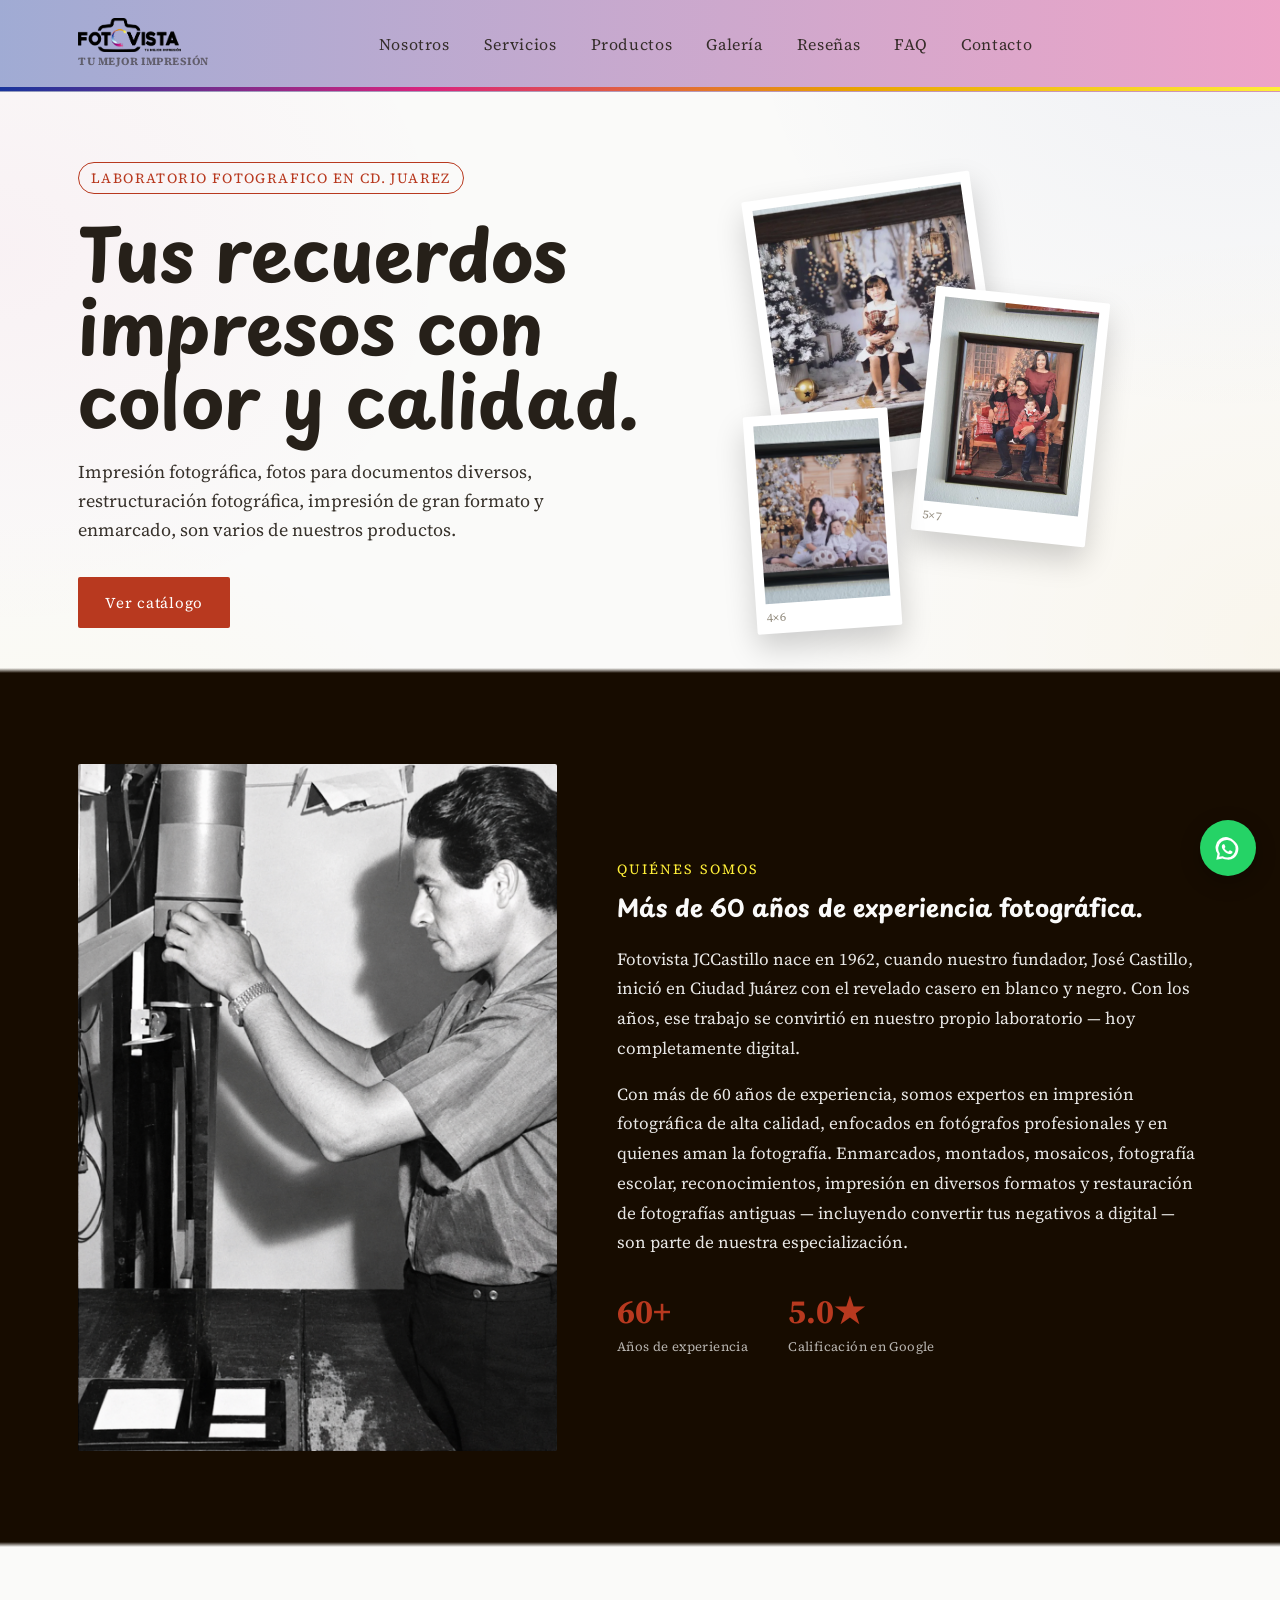
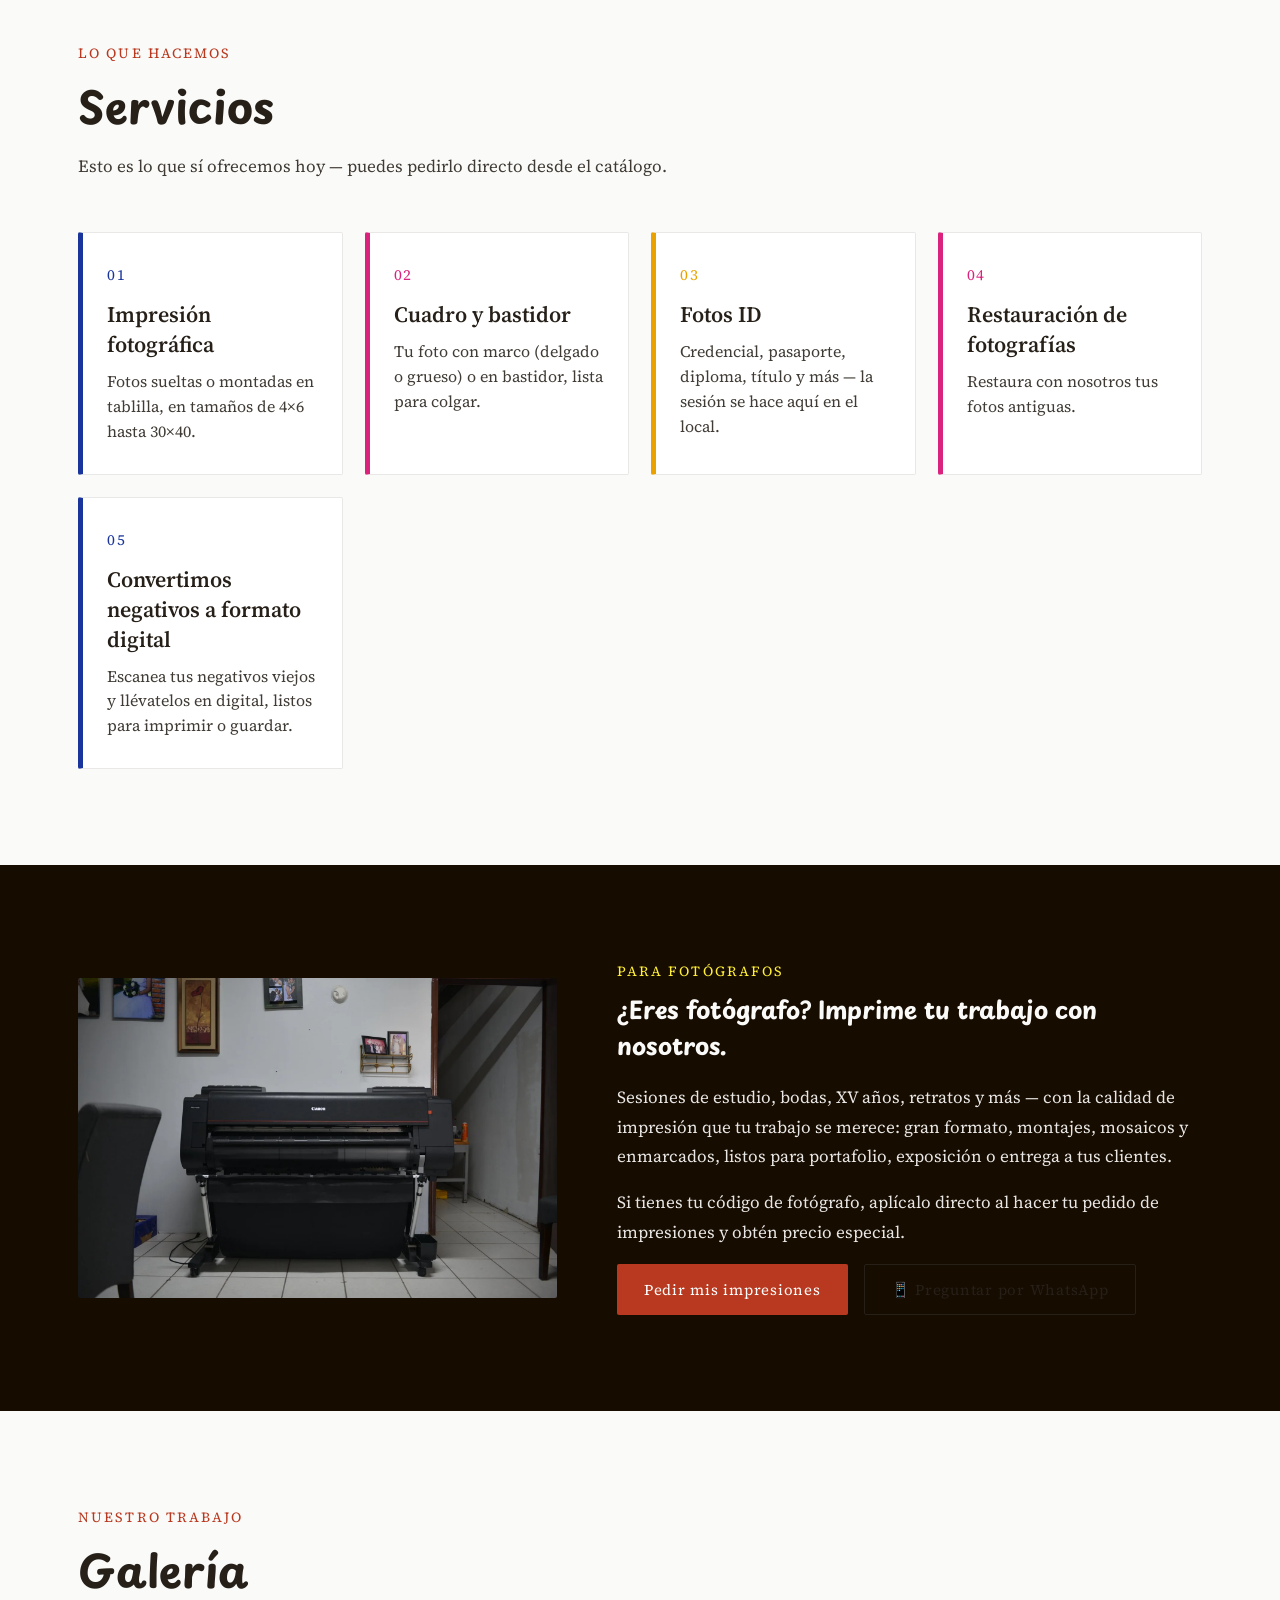
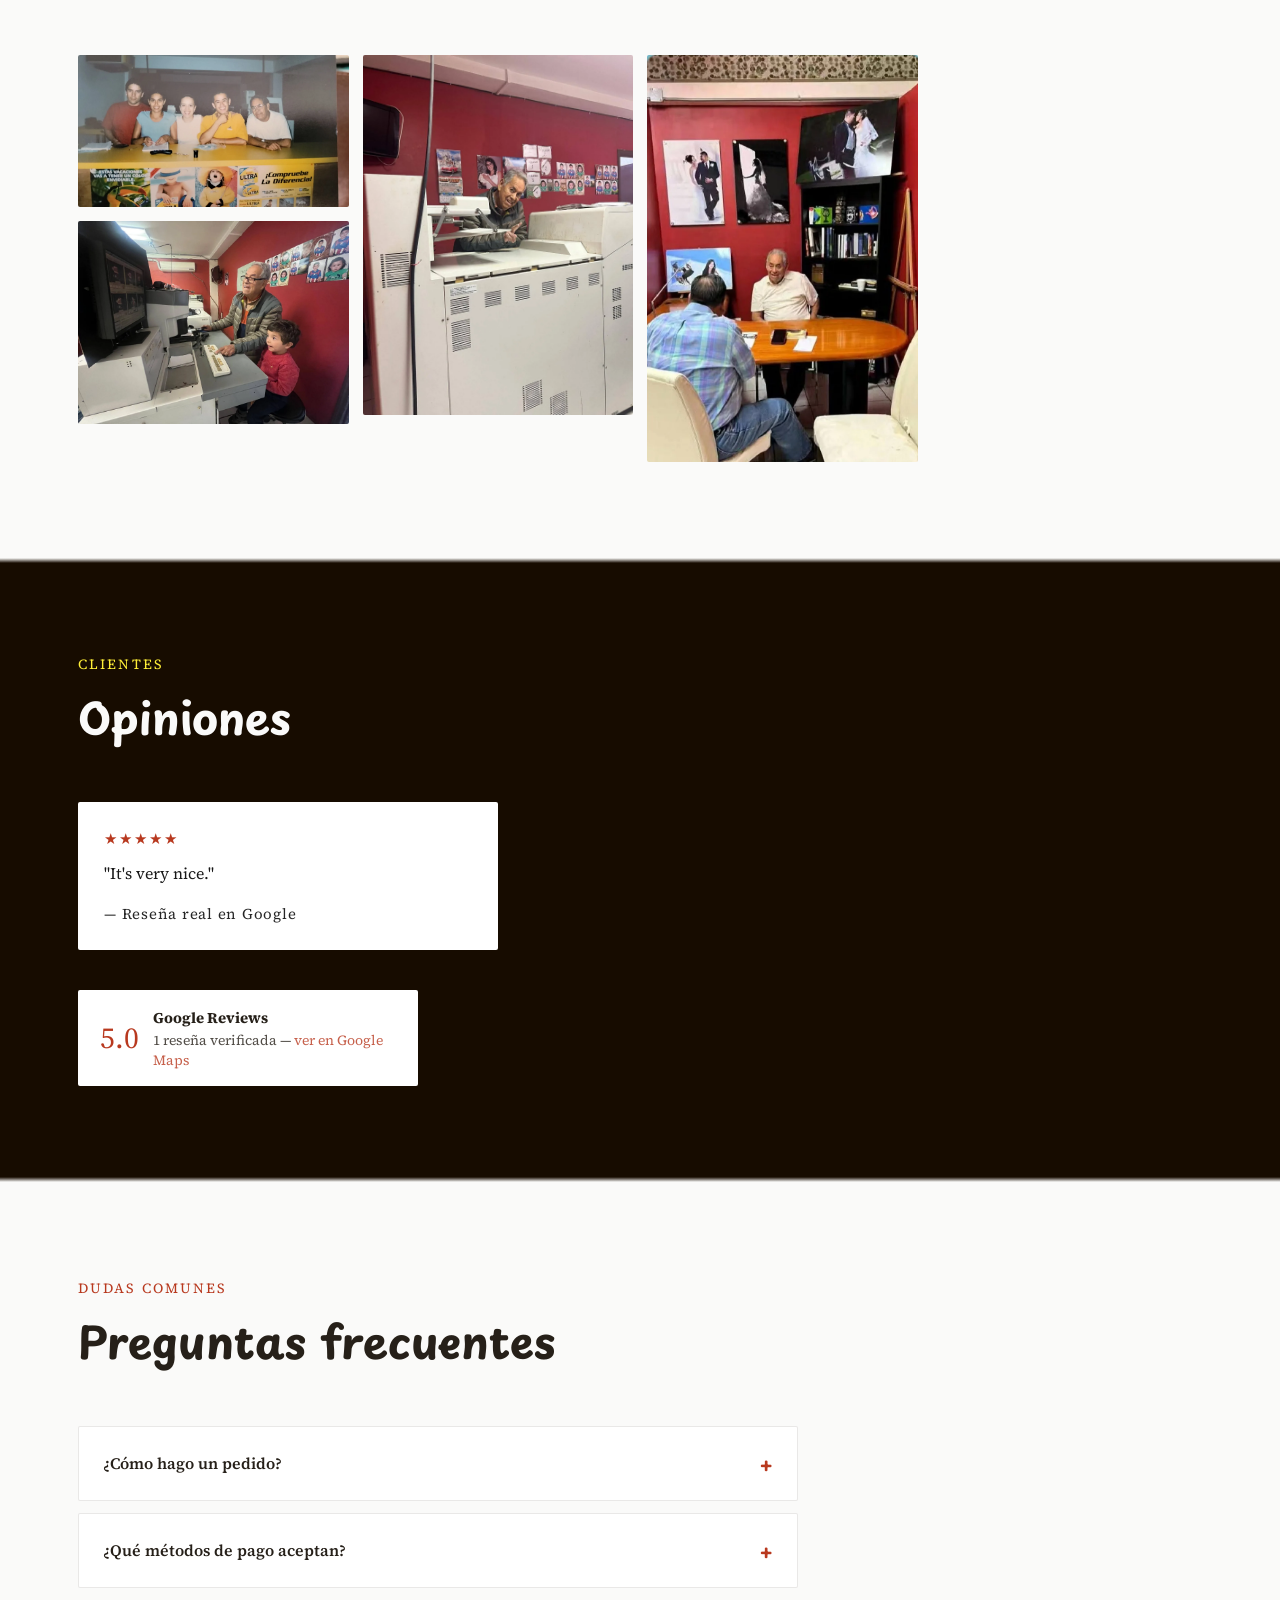
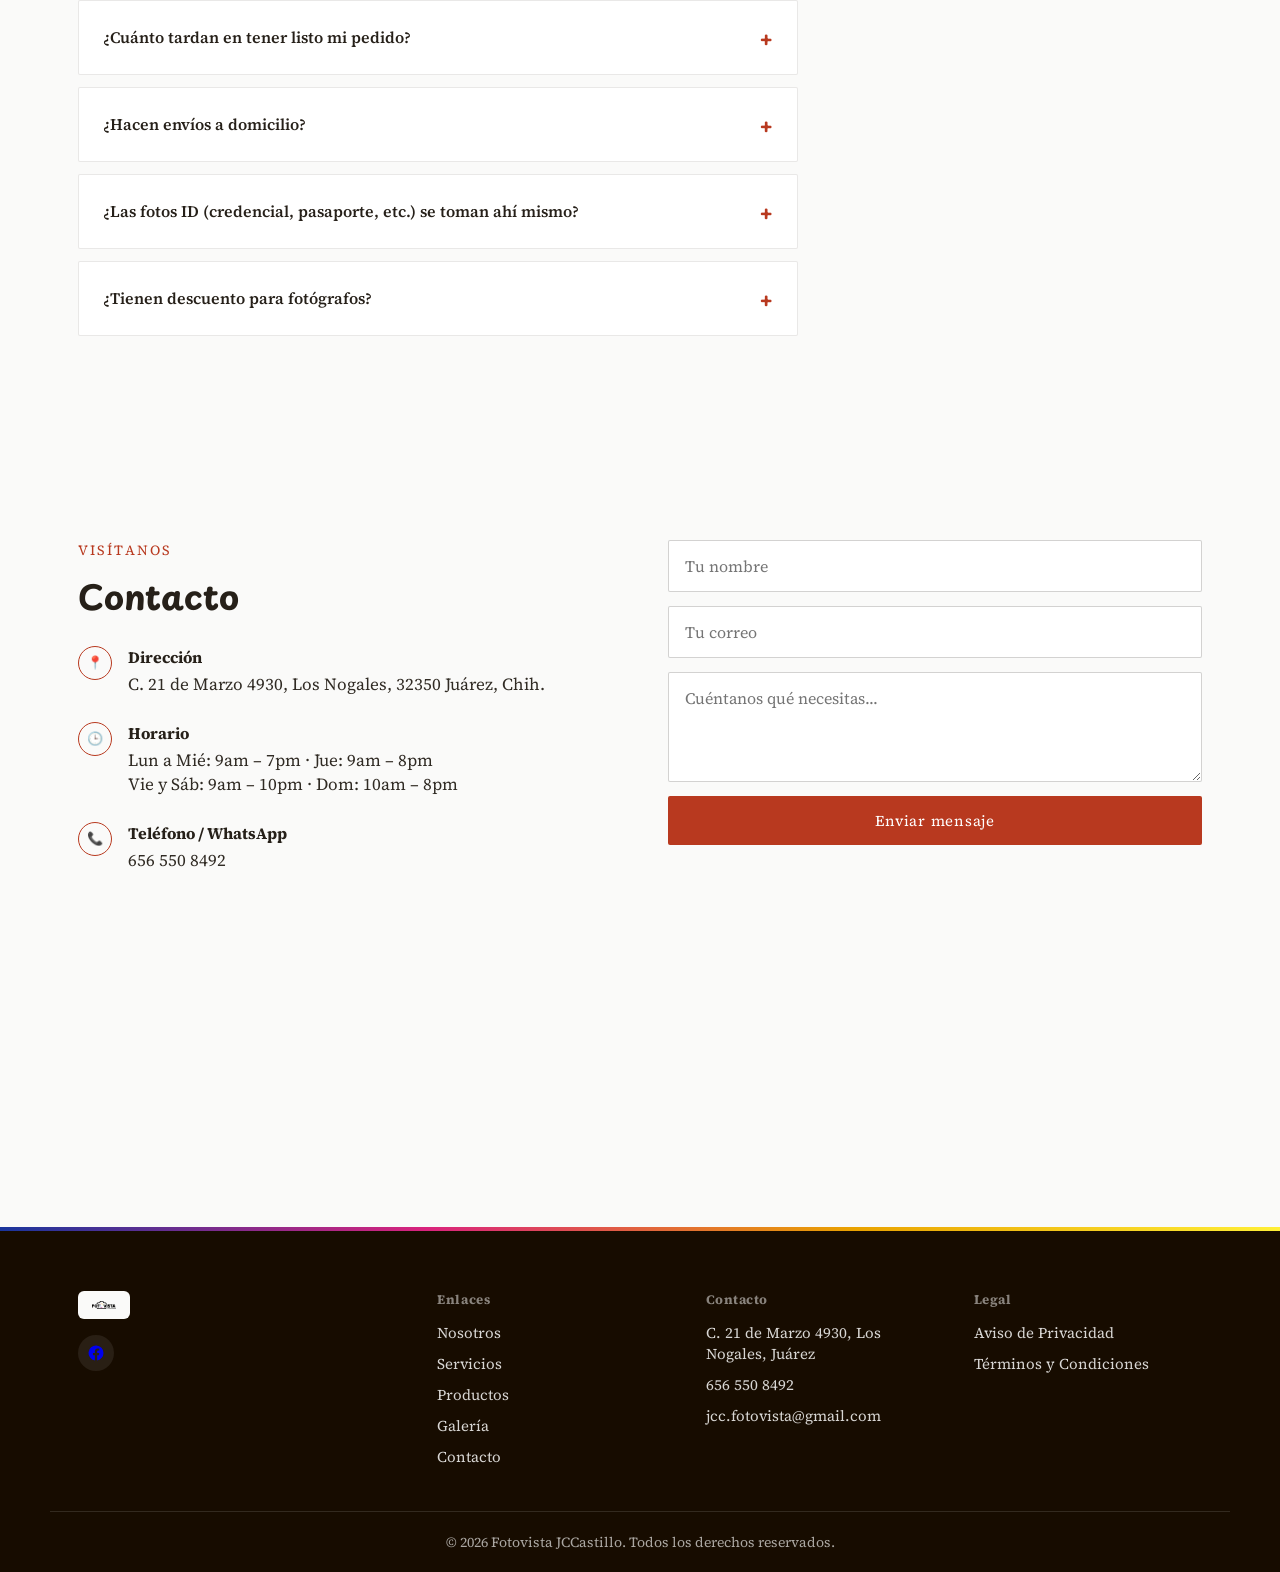
==== index.html @ 5ea89495 "Add files via upload" ====
<!DOCTYPE html>
<html lang="es">

<head>
  <meta charset="UTF-8">
  <meta name="viewport" content="width=device-width, initial-scale=1.0">
  <title>Fotovista JCCastillo — Laboratorio Fotográfico en Juárez</title>
  <meta name="description"
    content="Laboratorio fotográfico en Los Nogales, Juárez. Impresión fotográfica, fotos montadas en tablilla, cuadro, bastidor y fotos ID (credencial, pasaporte, diploma, título). Pide en línea por WhatsApp o correo.">
  <link rel="canonical" href="https://fotovistajz.com/">

  <!-- Favicon / ícono del sitio. El logo original es un lockup de letras + ícono
       entrelazados, así que se recortó a mano solo el remolino de color (el "swirl"
       del pincel) para que se vea reconocible incluso a 16px en la pestaña del
       navegador. Si algún día rehacen el logo con un ícono separado, basta con
       regenerar estos archivos en assets/ (favicon.ico, favicon-16/32/48/192/512,
       apple-touch-icon.png) con las mismas medidas. -->
  <link rel="icon" href="assets/favicon.ico" sizes="any">
  <link rel="icon" type="image/png" sizes="32x32" href="assets/favicon-32x32.png">
  <link rel="icon" type="image/png" sizes="16x16" href="assets/favicon-16x16.png">
  <link rel="apple-touch-icon" href="assets/apple-touch-icon.png">
  <link rel="manifest" href="assets/site.webmanifest">

  <!-- Vista previa cuando comparten el link en WhatsApp, Facebook, etc. Usa una
       imagen aparte (og-image.jpg, 1200x630 con fondo sólido) en vez del logo con
       fondo transparente, porque el logo transparente se ve mal en varios temas
       de WhatsApp/Facebook (se funde con el fondo oscuro o claro). -->
  <meta property="og:type" content="website">
  <meta property="og:site_name" content="Fotovista JCCastillo">
  <meta property="og:title" content="Fotovista JCCastillo — Laboratorio Fotográfico en Juárez">
  <meta property="og:description"
    content="Impresión fotográfica, cuadro, bastidor y fotos ID en Los Nogales, Juárez. Pide en línea por WhatsApp o correo.">
  <meta property="og:image" content="https://fotovistajz.com/assets/og-image.jpg">
  <meta property="og:image:width" content="1200">
  <meta property="og:image:height" content="630">
  <meta property="og:url" content="https://fotovistajz.com/">
  <meta property="og:locale" content="es_MX">
  <meta name="twitter:card" content="summary_large_image">
  <meta name="twitter:title" content="Fotovista JCCastillo — Laboratorio Fotográfico en Juárez">
  <meta name="twitter:description"
    content="Impresión fotográfica, cuadro, bastidor y fotos ID en Los Nogales, Juárez. Pide en línea por WhatsApp o correo.">
  <meta name="twitter:image" content="https://fotovistajz.com/assets/og-image.jpg">

  <link rel="preconnect" href="https://fonts.googleapis.com">
  <link rel="preconnect" href="https://fonts.gstatic.com" crossorigin>
  <!-- Solo 2 fuentes en todo el sitio: Playpen Sans (títulos h1/h2/h3) y
       Source Serif 4 (todo lo demás: texto, botones, menú, etiquetas). -->
  <link
    href="https://fonts.googleapis.com/css2?family=Playpen+Sans:wght@100..800&family=Source+Serif+4:opsz,wght@8..60,400;8..60,600;8..60,700&display=swap"
    rel="stylesheet">
  <link rel="stylesheet" href="styles.css">

  <!-- Datos estructurados para Google (JSON-LD). Usa los MISMOS datos que su
       ficha real de Google Business — nombre, dirección, teléfono y horario
       deben coincidir exactamente en los dos lugares, si no Google desconfía. -->
  <script type="application/ld+json">
  {
    "@context": "https://schema.org",
    "@type": "LocalBusiness",
    "name": "Fotovista JCCastillo",
    "image": "https://fotovistajz.com/assets/logo.png",
    "url": "https://fotovistajz.com/",
    "telephone": "+52 656 550 8492",
    "priceRange": "$",
    "address": {
      "@type": "PostalAddress",
      "streetAddress": "C. 21 de Marzo 4930, Los Nogales",
      "addressLocality": "Juárez",
      "addressRegion": "Chihuahua",
      "postalCode": "32350",
      "addressCountry": "MX"
    },
    "geo": {
      "@type": "GeoCoordinates",
      "latitude": 31.7218404,
      "longitude": -106.4437917
    },
    "openingHoursSpecification": [
      { "@type": "OpeningHoursSpecification", "dayOfWeek": ["Monday","Tuesday","Wednesday"], "opens": "09:00", "closes": "19:00" },
      { "@type": "OpeningHoursSpecification", "dayOfWeek": "Thursday", "opens": "09:00", "closes": "20:00" },
      { "@type": "OpeningHoursSpecification", "dayOfWeek": ["Friday","Saturday"], "opens": "09:00", "closes": "22:00" },
      { "@type": "OpeningHoursSpecification", "dayOfWeek": "Sunday", "opens": "10:00", "closes": "20:00" }
    ],
    "sameAs": [
      "https://www.facebook.com/profile.php?id=61593201084522"
    ]
  }
  </script>

  <!-- ============ GOOGLE ANALYTICS (GA4) ============
       Listo para activar en cuanto David tenga su Measurement ID (algo como
       "G-XXXXXXXXXX", se obtiene gratis en analytics.google.com creando una
       propiedad para fotovistajz.com). Mientras no se reemplace el ID de abajo,
       este bloque se queda comentado para no mandar datos falsos a una
       propiedad que no existe.

  <script async src="https://www.googletagmanager.com/gtag/js?id=G-XXXXXXXXXX"></script>
  <script>
    window.dataLayer = window.dataLayer || [];
    function gtag(){dataLayer.push(arguments);}
    gtag('js', new Date());
    gtag('config', 'G-XXXXXXXXXX');
  </script>
  -->
</head>

<body>

  <div id="safelight-overlay"></div>

  <!-- ============ SITE HEADER ============ -->
  <header>
    <div class="wrap">
      <div class="logo" id="siteLogo">
        <img src="assets/logo.webp" alt="Fotovista JCCastillo" class="logo-img" width="2073" height="687">
        <span class="logo-tagline">Tu mejor impresión</span>
      </div>
      <nav id="nav">
        <a href="#nosotros">Nosotros</a>
        <a href="#servicios">Servicios</a>
        <a href="#" id="navProductos">Productos</a>
        <a href="#galeria">Galería</a>
        <a href="#resenas">Reseñas</a>
        <a href="#faq">FAQ</a>
        <a href="#contacto">Contacto</a>
      </nav>
      <div style="display:flex; align-items:center; gap:14px;">
        <button class="menu-btn" id="menuBtn">☰</button>
      </div>
    </div>
  </header>

  <!-- ============ HERO ============ -->
  <section class="hero site-section">
    <div class="wrap hero-grid">
      <div>
        <span class="eyebrow">LABORATORIO FOTOGRAFICO EN CD. JUAREZ</span>
        <h1>Tus recuerdos impresos con color y calidad.</h1>
        <p>Impresión fotográfica, fotos para documentos diversos, restructuración fotográfica, impresión de gran
          formato y enmarcado, son varios de nuestros productos.</p>
        <div class="btn-row">
          <a href="#" class="btn btn-primary" id="heroCatalogoBtn">Ver catálogo</a>
        </div>
      </div>
      <!-- Montón de fotos regadas, cada una con su medida real. Tienen animación
           (se mecen solas) y se pueden arrastrar con el mouse o el dedo — ver
           el bloque "PHOTO STACK" en script.js para la parte de arrastrar. -->
      <div class="photo-stack" id="photoStack">
        <div class="photo-card pc-1" style="--rot:-8deg;">
          <img src="assets/fotos/hero-1.webp" alt="Trabajo de Fotovista, impresión 16×20" width="600" height="800">
          <span class="pc-tag">16×20</span>
        </div>
        <div class="photo-card pc-2" style="--rot:6deg;">
          <img src="assets/fotos/hero-2.webp" alt="Trabajo de Fotovista, impresión 5×7" width="600" height="800">
          <span class="pc-tag">5×7</span>
        </div>
        <div class="photo-card pc-3" style="--rot:-4deg;">
          <img src="assets/fotos/hero-3.webp" alt="Trabajo de Fotovista, impresión 4×6" width="600" height="800">
          <span class="pc-tag">4×6</span>
        </div>
      </div>
    </div>
  </section>

  <!-- ============ NOSOTROS ============ -->
  <section class="about site-section dark-section" id="nosotros">
    <div class="wrap about-grid">
      <img src="assets/fotos/srcastillo.webp" alt="Interior del laboratorio Fotovista" width="989" height="1420">
      <div>
        <span class="sec-num">QUIÉNES SOMOS</span>
        <h2 style="margin-bottom:20px;">Más de 60 años de experiencia fotográfica.</h2>
        <p>Fotovista JCCastillo nace en 1962, cuando nuestro fundador, José Castillo, inició en Ciudad Juárez con
          el revelado casero en blanco y negro. Con los años, ese trabajo se convirtió en nuestro propio
          laboratorio — hoy completamente digital.</p>
        <p>Con más de 60 años de experiencia, somos expertos en impresión fotográfica de alta calidad,
          enfocados en fotógrafos profesionales y en quienes aman la fotografía. Enmarcados, montados, mosaicos,
          fotografía escolar, reconocimientos, impresión en diversos formatos y restauración de fotografías
          antiguas — incluyendo convertir tus negativos a digital — son parte de nuestra especialización.</p>
        <div class="stat-row">
          <div class="stat"><b>60+</b><span>Años de experiencia</span></div>
          <div class="stat"><b>5.0★</b><span>Calificación en Google</span></div>
        </div>
      </div>
    </div>
  </section>

  <!-- ============ SERVICIOS ============ -->
  <section id="servicios" class="site-section">
    <div class="wrap">
      <div class="sec-head">
        <span class="sec-num">LO QUE HACEMOS</span>
        <h2>Servicios</h2>
        <p>Esto es lo que sí ofrecemos hoy — puedes pedirlo directo desde el catálogo.</p>
      </div>
      <div class="services-grid">
        <div class="card svc-blue">
          <span class="card-num">01</span>
          <h3>Impresión fotográfica</h3>
          <p>Fotos sueltas o montadas en tablilla, en tamaños de 4×6 hasta 30×40.</p>
        </div>
        <div class="card svc-pink">
          <span class="card-num">02</span>
          <h3>Cuadro y bastidor</h3>
          <p>Tu foto con marco (delgado o grueso) o en bastidor, lista para colgar.</p>
        </div>
        <div class="card svc-amber">
          <span class="card-num">03</span>
          <h3>Fotos ID</h3>
          <p>Credencial, pasaporte, diploma, título y más — la sesión se hace aquí en el local.</p>
        </div>
        <div class="card svc-pink">
          <span class="card-num">04</span>
          <h3>Restauración de fotografías</h3>
          <p>Restaura con nosotros tus fotos antiguas.</p>
        </div>
        <div class="card svc-blue">
          <span class="card-num">05</span>
          <h3>Convertimos negativos a formato digital</h3>
          <p>Escanea tus negativos viejos y llévatelos en digital, listos para imprimir o guardar.</p>
        </div>
      </div>
    </div>
  </section>

  <!-- ============ PARA FOTÓGRAFOS ============
       Anuncio dirigido a fotógrafos profesionales para que impriman su
       trabajo (sesiones, bodas, portafolios) con nosotros. Reutiliza el
       mismo layout de imagen + texto de la sección de Nosotros (clase
       "about-grid"). El botón principal abre el catálogo directo en
       Impresiones (openProductShortcut ya hace eso) y el de WhatsApp manda
       un mensaje con contexto de fotógrafo — armado en script.js, busca
       "photogWhatsappBtn". -->
  <section class="products site-section dark-section" id="para-fotografos">
    <div class="wrap about-grid">
      <img src="assets/fotos/extra/extra-1.webp" alt="Impresora de gran formato en el laboratorio Fotovista"
        width="1600" height="1068">
      <div>
        <span class="sec-num">PARA FOTÓGRAFOS</span>
        <h2 style="margin-bottom:20px;">¿Eres fotógrafo? Imprime tu trabajo con nosotros.</h2>
        <p>Sesiones de estudio, bodas, XV años, retratos y más — con la calidad de impresión que tu
          trabajo se merece: gran formato, montajes, mosaicos y enmarcados, listos para portafolio,
          exposición o entrega a tus clientes.</p>
        <p>Si tienes tu código de fotógrafo, aplícalo directo al hacer tu pedido de impresiones y obtén
          precio especial.</p>
        <div class="btn-row">
          <button type="button" class="btn btn-primary" onclick="openProductShortcut('impresiones')">Pedir mis
            impresiones</button>
          <a href="#" id="photogWhatsappBtn" class="btn btn-ghost" target="_blank" rel="noopener">📱 Preguntar por
            WhatsApp</a>
        </div>
      </div>
    </div>
  </section>

  <!-- ============ GALERÍA ============ -->
  <section id="galeria" class="site-section">
    <div class="wrap">
      <div class="sec-head">
        <span class="sec-num">NUESTRO TRABAJO</span>
        <h2>Galería</h2>
      </div>
      <div class="gallery-grid">
        <img src="assets/fotos/1.webp" alt="Trabajo Fotovista 1" width="1920" height="1080">
        <img src="assets/fotos/2.webp" alt="Trabajo Fotovista 2" width="1600" height="1200">
        <img src="assets/fotos/3.webp" alt="Trabajo Fotovista 3" width="1200" height="1600">
        <img src="assets/fotos/4.webp" alt="Trabajo Fotovista 4" width="742" height="1118">
      </div>
    </div>
  </section>

  <!-- ============ RESEÑAS ============ -->
  <section class="reviews site-section dark-section" id="resenas">
    <div class="wrap">
      <div class="sec-head">
        <span class="sec-num">CLIENTES</span>
        <h2>Opiniones</h2>
      </div>
      <!-- GOOGLE-REVIEWS-WIDGET: si más adelante conectan un widget (Elfsight, SociableKit, etc.)
           conectado al Place ID de Fotovista, pegar aquí el código que dé el proveedor y borrar
           el .reviews-grid de abajo. -->
      <div class="reviews-grid reviews-grid-1">
        <div class="review-card">
          <div class="stars">★★★★★</div>
          <p>"It's very nice."</p>
          <div class="review-name">— Reseña real en Google</div>
        </div>
      </div>
      <div class="google-badge">
        <div class="gscore">5.0</div>
        <div>
          <b style="font-size:15px;">Google Reviews</b>
          <small>1 reseña verificada — <a
              href="https://www.google.com/maps/search/?api=1&amp;query=Fotovista&amp;query_place_id=ChIJgVFO0Zlf54YR9XI2x5h827Y"
              target="_blank" rel="noopener">ver en Google Maps</a></small>
        </div>
      </div>
    </div>
  </section>

  <!-- ============ FAQ ============ -->
  <!-- Usa <details>/<summary> nativo del navegador: no necesita JavaScript para
       abrir/cerrar. Para agregar una pregunta nueva, copia un bloque <details> completo. -->
  <section id="faq" class="site-section">
    <div class="wrap">
      <div class="sec-head">
        <span class="sec-num">DUDAS COMUNES</span>
        <h2>Preguntas frecuentes</h2>
      </div>
      <div class="faq-list">
        <details class="faq-item">
          <summary>¿Cómo hago un pedido?</summary>
          <p>Eliges tu producto en el catálogo del sitio, confirmas y se abre WhatsApp o tu correo con el
            resumen. Nos mandas tus fotos ahí mismo, te confirmamos y te compartimos el link de pago.</p>
        </details>
        <details class="faq-item">
          <summary>¿Qué métodos de pago aceptan?</summary>
          <p>Pago por Mercado Pago: te mandamos un link de pago después de confirmar tu pedido.</p>
        </details>
        <details class="faq-item">
          <summary>¿Cuánto tardan en tener listo mi pedido?</summary>
          <p>Los pedidos de impresiones, cuadro y bastidor quedan listos el mismo día.</p>
        </details>
        <details class="faq-item">
          <summary>¿Hacen envíos a domicilio?</summary>
          <p>No por ahora — todos los pedidos se recogen en el local, en C. 21 de Marzo 4930, Los Nogales,
            Juárez.</p>
        </details>
        <details class="faq-item">
          <summary>¿Las fotos ID (credencial, pasaporte, etc.) se toman ahí mismo?</summary>
          <p>Sí, esas se toman en el local — no son fotos que nos mandes tú. Agenda tu tipo de foto desde el
            catálogo y te confirmamos por WhatsApp o correo.</p>
        </details>
        <details class="faq-item">
          <summary>¿Tienen descuento para fotógrafos?</summary>
          <p>Sí, si tienes membresía de fotógrafo puedes aplicar tu código en el paso de confirmar tu pedido
            de Impresiones.</p>
        </details>
      </div>
    </div>
  </section>

  <!-- ============ CONTACTO ============ -->
  <section id="contacto" class="site-section">
    <div class="wrap contact-grid">
      <div>
        <span class="sec-num">VISÍTANOS</span>
        <h2 style="font-size:34px; margin-bottom:24px;">Contacto</h2>
        <div class="info-row">
          <div class="ico">📍</div>
          <div><b>Dirección</b><span>C. 21 de Marzo 4930, Los Nogales, 32350 Juárez, Chih.</span></div>
        </div>
        <div class="info-row">
          <div class="ico">🕒</div>
          <div><b>Horario</b><span>
              Lun a Mié: 9am – 7pm · Jue: 9am – 8pm<br>
              Vie y Sáb: 9am – 10pm · Dom: 10am – 8pm
            </span></div>
        </div>
        <div class="info-row">
          <div class="ico">📞</div>
          <div><b>Teléfono / WhatsApp</b><span>656 550 8492</span></div>
        </div>
        <!-- Mapa incrustado sin necesidad de API key de Google. Antes usaba el texto
             de la dirección ("q=C. 21 de Marzo..."), pero el buscador de Google a
             veces no lo ubica bien y termina mostrando un mapa genérico sin el pin.
             Ahora usa directamente las coordenadas exactas (las mismas del JSON-LD
             de arriba en el <head>) con zoom fijo, que sí cae siempre en el punto
             correcto. Si alguna vez cambian de dirección, hay que actualizar TANTO
             estas coordenadas como las del JSON-LD arriba. -->
        <iframe class="map-embed" loading="lazy"
          src="https://www.google.com/maps?q=31.7218404,-106.4437917(Fotovista+JCCastillo)&z=17&output=embed"
          title="Ubicación de Fotovista JCCastillo"></iframe>
      </div>
      <form id="contactForm">
        <input type="text" id="contactName" placeholder="Tu nombre" required>
        <input type="email" id="contactEmail" placeholder="Tu correo" required>
        <textarea id="contactMessage" placeholder="Cuéntanos qué necesitas..." required></textarea>
        <button type="submit" class="btn btn-primary" style="border:none; cursor:pointer;">Enviar mensaje</button>

        <!-- Respaldo para cuando el "mailto:" no abre nada (muy común en celular,
             porque no todos tienen una app de correo configurada). Se muestra
             siempre después de enviar, con el mensaje listo para copiar o
             mandar por WhatsApp, para no perder el contacto si el correo no
             abrió. Ver "CONTACT FORM FALLBACK" en script.js. -->
        <div id="contactFallback" class="contact-fallback" hidden>
          <p><b>¿No se abrió tu correo?</b> No hay problema — aquí está tu mensaje listo para copiar o mandarlo por
            WhatsApp.</p>
          <pre id="contactFallbackText" class="contact-fallback-text"></pre>
          <div class="contact-fallback-actions">
            <button type="button" id="contactFallbackCopy" class="btn btn-ghost">📋 Copiar mensaje</button>
            <a id="contactFallbackWhatsapp" href="#" target="_blank" rel="noopener" class="btn btn-primary">📱 Mandar
              por WhatsApp</a>
            <a id="contactFallbackMailto" href="#" class="btn btn-ghost">✉️ Reintentar por correo</a>
          </div>
        </div>
      </form>
    </div>
  </section>

  <footer class="site-section">
    <div class="wrap footer-grid">
      <div class="footer-brand">
        <div class="logo"><img src="assets/logo.webp" alt="Fotovista JCCastillo" class="logo-img" width="2073"
            height="687"></div>
        <!-- Si más adelante tienen Instagram o TikTok, agrega otro <a class="social-link">
             igual al de abajo, con su propio emoji o SVG. -->
        <div class="social-row">
          <a class="social-link" href="https://www.facebook.com/profile.php?id=61593201084522" target="_blank"
            rel="noopener" aria-label="Facebook de Fotovista">
            <!-- Ícono de Facebook como SVG en vez de emoji (📘), porque en varios
                 sistemas/navegadores sin fuente de emoji a color el emoji se ve
                 como un cuadrito azul en vez del ícono — el SVG siempre se ve igual. -->
            <svg viewBox="0 0 24 24" width="18" height="18" fill="currentColor" aria-hidden="true">
              <path
                d="M22 12a10 10 0 1 0-11.56 9.88v-6.99H7.9V12h2.54V9.8c0-2.5 1.49-3.89 3.78-3.89 1.1 0 2.24.2 2.24.2v2.46h-1.26c-1.24 0-1.63.77-1.63 1.56V12h2.78l-.44 2.89h-2.34v6.99A10 10 0 0 0 22 12Z" />
            </svg>
          </a>
        </div>
      </div>
      <div class="footer-col">
        <b>Enlaces</b>
        <a href="#nosotros">Nosotros</a>
        <a href="#servicios">Servicios</a>
        <a href="#" id="footerProductos">Productos</a>
        <a href="#galeria">Galería</a>
        <a href="#contacto">Contacto</a>
      </div>
      <div class="footer-col">
        <b>Contacto</b>
        <span>C. 21 de Marzo 4930, Los Nogales, Juárez</span>
        <span>656 550 8492</span>
        <span>jcc.fotovista@gmail.com</span>
      </div>
      <div class="footer-col">
        <b>Legal</b>
        <a href="privacidad.html">Aviso de Privacidad</a>
        <a href="terminos.html">Términos y Condiciones</a>
      </div>
    </div>
    <div class="wrap footer-bottom">
      <p>© <span id="footerYear"></span> Fotovista JCCastillo. Todos los derechos reservados.</p>
    </div>
  </footer>

  <!-- ============ CATALOG / CONFIGURATOR OVERLAY ============ -->
  <div id="catalogOverlay">

    <main class="cfg-wrap">

      <!-- CATALOG ROOT -->
      <section class="view active" id="view-catalog">
        <span class="sec-num">CATÁLOGO</span>
        <h2 class="cfg-title">¿Qué quieres pedir hoy?</h2>
        <p class="subtitle">Elige una categoría, arma tu pedido y mándalo por WhatsApp o correo — ahí mismo
          nos mandas tus fotos y te confirmamos.</p>
        <div class="cat-grid">
          <div class="cat-card cat-c-blue" onclick="startImpresiones()">
            <span class="cat-icon">🖨️</span>
            <h3>Impresiones</h3>
            <p>Fotos sueltas o montadas en tablilla. Elige tamaño y cantidad.</p>
            <span class="cat-tag">PEDIR →</span>
          </div>
          <div class="cat-card cat-c-pink" onclick="startCuadro()">
            <span class="cat-icon">🖼️</span>
            <h3>Cuadro</h3>
            <p>Foto con marco (delgado o grueso) o en bastidor, en varios tamaños.</p>
            <span class="cat-tag">PEDIR →</span>
            <button type="button" class="cat-preview-link" onclick="event.stopPropagation(); startWallPreview();">👀
              Pruébalo en tu pared</button>
          </div>
          <div class="cat-card cat-c-amber" onclick="startPostumas()">
            <span class="cat-icon">🕯️</span>
            <h3>Homenaje Póstumo</h3>
            <p>Esquelas con foto grande, en el tamaño que elijas. El diseño lo vemos contigo por WhatsApp.</p>
            <span class="cat-tag">PEDIR →</span>
          </div>
          <div class="cat-card cat-c-yellow" onclick="startIdPhoto()">
            <span class="cat-icon">🪪</span>
            <h3>Fotos ID</h3>
            <p>Credencial, pasaporte, diploma, título y más. Se toman en el local.</p>
            <span class="cat-tag">AGENDAR →</span>
          </div>
          <!-- PAQUETES — todavía no hay precios definidos, así que por ahora es
               solo un aviso + contacto directo (igual que Póstumas al principio).
               En cuanto la jefa defina los combos y precios, se arma con pasos
               de verdad como las demás categorías. -->
          <div class="cat-card cat-c-gray" onclick="startPaquetes()">
            <span class="cat-icon">📦</span>
            <h3>Paquetes</h3>
            <p>Combos armados para fotógrafos y clientes frecuentes.</p>
            <span class="cat-tag">PRÓXIMAMENTE</span>
          </div>
        </div>
      </section>

      <!-- IMPRESIONES CONFIGURATOR -->
      <section class="view" id="view-impresiones">
        <span class="sec-num">IMPRESIONES</span>
        <h2 class="cfg-title">Manda tus fotos a imprimir</h2>
        <p class="subtitle">Cuatro pasos: acabado, tamaño, cantidad y confirmar.</p>

        <div class="steps">
          <div class="step" data-step="1"><span class="stepnum">1</span><span class="step-label">Acabado</span></div>
          <div class="step" data-step="2"><span class="stepnum">2</span><span class="step-label">Tamaño</span></div>
          <div class="step" data-step="3"><span class="stepnum">3</span><span class="step-label">Cantidad</span></div>
          <div class="step" data-step="4"><span class="stepnum">4</span><span class="step-label">Confirmar</span></div>
        </div>

        <div class="fstep" data-istep="1">
          <div class="opt-grid opt-grid-2" id="impAcabadoGrid"></div>
        </div>

        <div class="fstep" data-istep="2" style="display:none;">
          <div class="opt-grid" id="impSizeGrid"></div>
        </div>

        <div class="fstep" data-istep="3" style="display:none;">
          <div class="qty-stepper" id="impQtyStepper"></div>
        </div>

        <div class="fstep" data-istep="4" style="display:none;">
          <div class="review-box" id="impReview"></div>
          <div class="member-box">
            <b>¿Tienes código de fotógrafo?</b>
            <div class="member-row">
              <input type="text" id="impMemberInput" placeholder="Código">
              <button type="button" class="btn btn-ghost" onclick="applyImpMemberCode()">Aplicar</button>
            </div>
            <div class="member-feedback" id="impMemberFeedback"></div>
          </div>
          <div class="channel-row" id="impChannelRow" style="display:none;">
            <button class="btn btn-primary" onclick="submitImpresiones('whatsapp')">📱 Pedir por WhatsApp</button>
            <button class="btn btn-ghost" onclick="submitImpresiones('email')">✉️ Pedir por correo</button>
          </div>
        </div>

        <div class="nav-row" id="impNavRow">
          <button class="btn btn-ghost" onclick="impresionesBack()">← Atrás</button>
          <button class="btn btn-primary" id="impNextBtn" onclick="impresionesNext()" disabled>Continuar</button>
        </div>
      </section>

      <!-- CUADRO CONFIGURATOR -->
      <section class="view" id="view-cuadro">
        <span class="sec-num">CUADRO</span>
        <h2 class="cfg-title">Pide tu cuadro o bastidor</h2>
        <p class="subtitle">Tres pasos: elige marco o bastidor, cantidad y confirmar.</p>

        <div class="steps">
          <div class="step" data-step="1"><span class="stepnum">1</span><span class="step-label">Opción</span></div>
          <div class="step" data-step="2"><span class="stepnum">2</span><span class="step-label">Cantidad</span></div>
          <div class="step" data-step="3"><span class="stepnum">3</span><span class="step-label">Confirmar</span></div>
        </div>

        <div class="fstep" data-istep="1">
          <div class="opt-grid" id="cuadroOptionGrid"></div>
        </div>

        <div class="fstep" data-istep="2" style="display:none;">
          <div class="qty-stepper" id="cuadroQtyStepper"></div>
        </div>

        <div class="fstep" data-istep="3" style="display:none;">
          <div class="review-box" id="cuadroReview"></div>
          <div class="channel-row" id="cuadroChannelRow" style="display:none;">
            <button class="btn btn-primary" onclick="submitCuadro('whatsapp')">📱 Pedir por WhatsApp</button>
            <button class="btn btn-ghost" onclick="submitCuadro('email')">✉️ Pedir por correo</button>
          </div>
        </div>

        <div class="nav-row" id="cuadroNavRow">
          <button class="btn btn-ghost" onclick="cuadroBack()">← Atrás</button>
          <button class="btn btn-primary" id="cuadroNextBtn" onclick="cuadroNext()" disabled>Continuar</button>
        </div>
      </section>

      <!-- PÓSTUMAS (Homenaje Póstumo) — paquete = cantidad de esquelas, y cada
           paquete se puede pedir con la foto grande en distintos tamaños; el
           precio depende de esa combinación (ver postumasPackages en
           script.js). El diseño de la esquela en sí (texto, fotos chicas,
           estilo) no se elige aquí — se ve directo por WhatsApp/correo una
           vez que llega el pedido, por eso el paso 3 solo confirma
           paquete + tamaño y manda el mensaje. -->
      <section class="view" id="view-postumas">
        <span class="sec-num">PÓSTUMAS</span>
        <h2 class="cfg-title">Homenaje póstumo</h2>
        <p class="subtitle">Tres pasos: elige tu paquete de esquelas, el tamaño de la foto grande y
          confirma. El diseño y los detalles los vemos contigo directo por WhatsApp o correo.</p>

        <div class="steps">
          <div class="step" data-step="1"><span class="stepnum">1</span><span class="step-label">Paquete</span></div>
          <div class="step" data-step="2"><span class="stepnum">2</span><span class="step-label">Foto grande</span>
          </div>
          <div class="step" data-step="3"><span class="stepnum">3</span><span class="step-label">Confirmar</span>
          </div>
        </div>

        <div class="fstep" data-istep="1">
          <div class="opt-grid" id="postumasPackGrid"></div>
        </div>

        <div class="fstep" data-istep="2" style="display:none;">
          <div class="opt-grid" id="postumasSizeGrid"></div>
        </div>

        <div class="fstep" data-istep="3" style="display:none;">
          <div class="review-box" id="postumasReview"></div>
          <p class="postumas-note">El diseño de la esquela (texto, estilo, fotos chicas) lo vemos contigo
            directo por WhatsApp o correo en cuanto nos escribas — aquí solo confirmas el paquete.</p>
          <div class="channel-row" id="postumasChannelRow" style="display:none;">
            <button class="btn btn-primary" onclick="submitPostumas('whatsapp')">📱 Pedir por WhatsApp</button>
            <button class="btn btn-ghost" onclick="submitPostumas('email')">✉️ Pedir por correo</button>
          </div>
        </div>

        <div class="nav-row" id="postumasNavRow">
          <button class="btn btn-ghost" onclick="postumasBack()">← Atrás</button>
          <button class="btn btn-primary" id="postumasNextBtn" onclick="postumasNext()" disabled>Continuar</button>
        </div>

        <!-- EJEMPLOS DE TRABAJOS — galería de referencia para que el cliente vea
             más o menos cómo queda el producto antes de pedir. -->
        <div class="postumas-examples">
          <h3 class="postumas-examples-title">Ejemplos de nuestros trabajos</h3>
          <div class="gallery-grid" id="postumasExamplesGrid">
            <img src="assets/fotos/postuma 1.webp" alt="Ejemplo de homenaje póstumo" width="900" height="1200">
            <img src="assets/fotos/postuma 2.webp" alt="Ejemplo de homenaje póstumo" width="900" height="1200">
            <img src="assets/fotos/postuma 3.webp" alt="Ejemplo de homenaje póstumo" width="900" height="1200">
            <img src="assets/fotos/postuma 4.webp" alt="Ejemplo de homenaje póstumo" width="900" height="1200">
          </div>
        </div>
      </section>

      <!-- FOTOS ID CONFIGURATOR (se toman en el local, no llevan "manda tus fotos") -->
      <section class="view" id="view-fotosid">
        <span class="sec-num">FOTOS ID</span>
        <h2 class="cfg-title">Agenda tu foto ID</h2>
        <p class="subtitle">Estas fotos se toman aquí en el local. Dos pasos: elige el tipo y agenda por
          WhatsApp o correo.</p>

        <div class="steps">
          <div class="step" data-step="1"><span class="stepnum">1</span><span class="step-label">Tipo</span></div>
          <div class="step" data-step="2"><span class="stepnum">2</span><span class="step-label">Confirmar</span></div>
        </div>

        <div class="fstep" data-istep="1">
          <div class="opt-grid" id="idPhotoGrid"></div>
        </div>

        <div class="fstep" data-istep="2" style="display:none;">
          <div class="review-box" id="idPhotoReview"></div>
          <div class="channel-row" id="idPhotoChannelRow" style="display:none;">
            <button class="btn btn-primary" onclick="submitIdPhoto('whatsapp')">📱 Agendar por WhatsApp</button>
            <button class="btn btn-ghost" onclick="submitIdPhoto('email')">✉️ Agendar por correo</button>
          </div>
        </div>

        <div class="nav-row" id="idPhotoNavRow">
          <button class="btn btn-ghost" onclick="idPhotoBack()">← Atrás</button>
          <button class="btn btn-primary" id="idPhotoNextBtn" onclick="idPhotoNext()" disabled>Continuar</button>
        </div>
      </section>

      <!-- PAQUETES — todavía no hay combos ni precios definidos, así que por
           ahora es solo un aviso + contacto directo, no un flujo de pedido
           completo. En cuanto la jefa tenga los datos, se arma igual que las
           demás categorías (avísenme y le hago los pasos de elegir/confirmar). -->
      <section class="view" id="view-paquetes">
        <span class="sec-num">PAQUETES</span>
        <h2 class="cfg-title">Paquetes</h2>
        <p class="subtitle">Estamos armando combos especiales para fotógrafos y clientes frecuentes —
          todavía no tenemos los precios definidos. Escríbenos directo y te avisamos en cuanto estén listos.</p>

        <div class="channel-row" style="display:flex;">
          <button class="btn btn-primary" onclick="submitPaquetes('whatsapp')">📱 Preguntar por WhatsApp</button>
          <button class="btn btn-ghost" onclick="submitPaquetes('email')">✉️ Preguntar por correo</button>
        </div>

        <div class="nav-row">
          <button class="btn btn-ghost" onclick="goToCatalog()">← Atrás</button>
        </div>
      </section>

      <!-- VISTA PREVIA "CÓMO SE VERÍA EN TU PARED"
               Herramienta de solo diseño/entretenimiento — NO es parte del flujo de
               pedido. Todo pasa en el navegador del cliente: la foto que sube nunca
               se manda a ningún lado, solo se muestra ahí mismo con FileReader. -->
      <section class="view" id="view-preview">
        <span class="sec-num" id="previewSecNum">VISTA PREVIA</span>
        <h2 class="cfg-title">Pruébalo antes de pedir</h2>
        <p class="subtitle">Sube una foto tuya y velo montado en la pared. Tu foto no se guarda ni se
          manda a ningún lado — solo se muestra aquí en tu pantalla.</p>

        <div class="wall-preview-stage" id="wallPreviewStage">
          <div class="wall-frame" id="wallFrame">
            <img id="wallFrameImg" alt="Tu foto en el marco" style="display:none;">
            <span class="wall-frame-placeholder" id="wallFramePlaceholder">Tu foto aparece aquí</span>
          </div>
        </div>

        <!-- Selector de acabado: Cuadro y Bastidor ahora son un solo producto,
             así que aquí se eligen los 3 estilos posibles. -->
        <div class="frame-type-row" id="frameTypeRow">
          <button type="button" class="frame-type-btn active" id="frameTypeDelgadoBtn"
            onclick="setWallFrameType('delgado')">Marco delgado</button>
          <button type="button" class="frame-type-btn" id="frameTypeGruesoBtn"
            onclick="setWallFrameType('grueso')">Marco grueso</button>
          <button type="button" class="frame-type-btn" id="frameTypeBastidorBtn"
            onclick="setWallFrameType('bastidor')">Bastidor</button>
        </div>

        <div class="upload-row">
          <label class="btn btn-primary" for="wallPreviewInput">📤 Subir mi foto</label>
          <input type="file" id="wallPreviewInput" accept="image/*" style="display:none;">
          <span class="upload-hint">JPG o PNG, no se guarda en ningún servidor</span>
        </div>

        <div class="nav-row">
          <button class="btn btn-ghost" onclick="goToCatalog()">← Atrás</button>
          <button class="btn btn-primary" id="wallPreviewOrderBtn" onclick="startCuadro()">Pedir este producto
            →</button>
        </div>
      </section>

      <!-- SUCCESS -->
      <section class="view" id="view-success">
        <div class="success-box">
          <div class="success-icon">✓</div>
          <h2 class="cfg-title">¡Ya casi!</h2>
          <p>Se abrió tu pedido <b id="successChannel">por WhatsApp</b> con el resumen de lo que elegiste.
            Solo falta que mandes tus fotos ahí mismo — en cuanto las tengamos te confirmamos y te
            mandamos el link de pago.</p>
          <button class="btn btn-primary" onclick="goToCatalog()">Volver al catálogo</button>
        </div>
      </section>

    </main>
  </div>

  <script src="script.js"></script>

  <!-- Botón flotante de WhatsApp: visible en toda la página para preguntas rápidas
         (se oculta solo mientras el catálogo está abierto, para no estorbar ahí).
         Ícono de WhatsApp como SVG en vez de emoji (💬), por la misma razón que
         el de Facebook en el footer: sin fuente de emoji a color, un emoji se
         puede ver como un cuadrito roto — el SVG siempre se ve igual. -->
  <a href="#" id="whatsappFloat" class="whatsapp-float" aria-label="Escríbenos por WhatsApp" target="_blank"
    rel="noopener">
    <svg viewBox="0 0 24 24" width="28" height="28" fill="currentColor" aria-hidden="true">
      <path
        d="M17.6 6.32A8.86 8.86 0 0 0 3.05 16.9L2 22l5.25-1.02a8.86 8.86 0 0 0 4.02.97h.01a8.86 8.86 0 0 0 6.32-15.63ZM11.28 20.2h-.01a7.36 7.36 0 0 1-3.75-1.03l-.27-.16-2.78.54.56-2.7-.18-.28a7.36 7.36 0 0 1 11.5-9.1 7.3 7.3 0 0 1 2.17 5.22 7.37 7.37 0 0 1-7.24 7.51Zm4.03-5.5c-.22-.11-1.3-.64-1.5-.72-.2-.07-.35-.11-.5.11-.15.22-.57.72-.7.87-.13.15-.26.16-.48.06-.22-.11-.94-.35-1.8-1.1-.66-.6-1.11-1.33-1.24-1.55-.13-.22-.01-.34.1-.45.1-.1.22-.26.33-.39.11-.13.15-.22.22-.37.07-.15.04-.28-.02-.4-.06-.11-.5-1.2-.68-1.65-.18-.43-.36-.37-.5-.38h-.43c-.15 0-.39.06-.6.28-.2.22-.79.77-.79 1.87 0 1.1.81 2.16.92 2.31.11.15 1.6 2.44 3.87 3.42.54.23.96.37 1.29.48.54.17 1.03.15 1.42.09.43-.06 1.3-.53 1.49-1.05.18-.51.18-.95.13-1.05-.05-.1-.2-.16-.42-.27Z" />
    </svg>
  </a>

  <!-- Burbujita de "avísenme de promociones" — chiquita, aparece sola cada
         cierto tiempo y se puede cerrar con la X. Toda la lógica de cuándo
         aparece/desaparece está en script.js (busca "PROMO BUBBLE"). -->
  <div id="promoBubble" class="promo-bubble">
    <button type="button" id="promoBubbleClose" class="promo-bubble-close" aria-label="Cerrar aviso">×</button>
    <p>¿Te avisamos cuando haya promociones? 🎉</p>
    <a href="#" id="promoOptInBtn" class="promo-bubble-btn" target="_blank" rel="noopener">Sí, avísenme</a>
  </div>

</body>

</html>
---- styles.css ----
:root {
  --paper: #FAFAF9;
  --paper-dim: #F0ECE3;
  --charcoal: #170c00;
  --charcoal-2: #2A241E;
  --amber: #C97A3D;
  --safelight: #B8391F;
  --ink: #262019;
  --metal: #968F82;
  --ok: #4C7A5A;

  --dark-r: 190;
  --dark-g: 40;
  --dark-b: 20;

  /* Colores de marca nuevos */
  --brand-pink: #D9237D;
  --brand-blue: #19359C;
  --brand-amber: #E9A200;
  --brand-yellow: #FFEF37;
}

* {
  box-sizing: border-box;
  margin: 0;
  padding: 0;
}

html {
  scroll-behavior: smooth;
}

img,
svg {
  max-width: 100%;
}

/* ==========================================================
   BODY
   ========================================================== */

body {
  font-family: 'Source Serif 4', serif;
  color: var(--ink);
  transition: background .6s ease, color .6s ease;
  overflow-x: hidden;

  background:
    radial-gradient(700px 600px at 96% 0%,
      color-mix(in srgb, var(--brand-blue) 5%, transparent),
      transparent 70%),
    radial-gradient(650px 550px at 0% 28%,
      color-mix(in srgb, var(--brand-pink) 4%, transparent),
      transparent 70%),
    radial-gradient(700px 600px at 100% 72%,
      color-mix(in srgb, var(--brand-amber) 5%, transparent),
      transparent 70%),
    radial-gradient(650px 550px at 4% 100%,
      color-mix(in srgb, var(--brand-yellow) 6%, transparent),
      transparent 70%),
    var(--paper);

  background-attachment: fixed;
  background-color: var(--paper);
}

/* ==========================================================
   DARKROOM
   ========================================================== */

body.darkroom {
  background:
    radial-gradient(700px 600px at 96% 0%,
      color-mix(in srgb, var(--brand-blue) 8%, transparent),
      transparent 70%),
    radial-gradient(650px 550px at 0% 28%,
      color-mix(in srgb, var(--brand-pink) 7%, transparent),
      transparent 70%),
    radial-gradient(700px 600px at 100% 72%,
      color-mix(in srgb, var(--brand-amber) 8%, transparent),
      transparent 70%),
    radial-gradient(650px 550px at 4% 100%,
      color-mix(in srgb, var(--brand-yellow) 9%, transparent),
      transparent 70%),
    #120c0a;

  background-attachment: fixed;
  color: #EAD9C9;
}

body.darkroom .panel {
  background: #1c1210;
}

body.darkroom .card {
  background: #1c1210;
  border-color: #4a2318;
}

body.darkroom img {
  filter: grayscale(.2) contrast(1.05);
}

/* ---------- Fuentes ---------- */

.label,
nav a,
.btn,
.card-tag,
.logo,
.stepnum {
  font-family: 'Source Serif 4', serif;
  letter-spacing: .04em;
}

h1,
h2,
h3,
.cfg-title {
  font-family: 'Playpen Sans', cursive;
  letter-spacing: normal;
}

/* ---------- Darkroom overlay ---------- */

#safelight-overlay {
  position: fixed;
  inset: 0;
  pointer-events: none;
  z-index: 9998;
  background: rgba(var(--dark-r), var(--dark-g), var(--dark-b), 0);
  mix-blend-mode: multiply;
  transition: background .8s ease;
}

body.darkroom #safelight-overlay {
  background: rgba(var(--dark-r), var(--dark-g), var(--dark-b), .55);
}

/* ==========================================================
   LAYOUT
   ========================================================== */

.wrap {
  max-width: 1180px;
  margin: 0 auto;
  padding: 0 28px;
}

section {
  padding: 96px 0;
}

/* ==========================================================
   HEADER
   ========================================================== */

header {
  position: sticky;
  top: 0;
  z-index: 50;

  background: linear-gradient(90deg,
      color-mix(in srgb, var(--brand-blue) 40%, var(--paper)),
      color-mix(in srgb, var(--brand-pink) 40%, var(--paper)));

  border-bottom: 1px solid rgba(38, 32, 25, .12);
  transition: background .6s ease, border-color .6s ease;
}

header::after {
  content: '';
  display: block;
  height: 4px;

  background: linear-gradient(90deg,
      var(--brand-blue),
      var(--brand-pink),
      var(--brand-amber),
      var(--brand-yellow));
}

body.darkroom header::after {
  opacity: .7;
}

body.darkroom header {
  background: #120c0a;
  border-bottom-color: rgba(234, 217, 201, .15);
}

header .wrap {
  display: flex;
  align-items: center;
  justify-content: space-between;
  padding-top: 18px;
  padding-bottom: 18px;
}

.logo {
  font-size: 26px;
  color: var(--ink);
  transition: color .6s;
  cursor: pointer;
  display: flex;
  flex-direction: column;
  align-items: flex-start;
  gap: 2px;
}

/* Frase corta bajo el logo del header, para que se identifique el giro del
   negocio de un vistazo (el logo ya trae "Tu mejor impresión" dentro de la
   imagen, pero a este tamaño es ilegible, así que se repite como texto real). */
.logo-tagline {
  font-size: 11px;
  letter-spacing: .05em;
  text-transform: uppercase;
  color: var(--ink);
  opacity: .55;
  transition: color .6s;
}

body.darkroom .logo-tagline {
  color: #EAD9C9;
}

footer .logo-tagline {
  display: none;
}

body.darkroom .logo {
  color: #EAD9C9;
}

.logo span {
  color: var(#000000);
  font-weight: bold;
}

nav {
  display: flex;
  gap: 34px;
  align-items: center;
}

nav a {
  font-size: 16px;
  color: var(--ink);
  text-decoration: none;
  opacity: .9;
  transition: opacity .2s, color .6s;
  cursor: pointer;
}

nav a:hover {
  opacity: 1;
}

body.darkroom nav a {
  color: #EAD9C9;
}

.safelight-toggle {
  display: flex;
  align-items: center;
  gap: 10px;

  background: transparent;
  border: 1px solid var(--metal);
  color: var(--ink);

  font-family: 'Source Serif 4', serif;
  font-size: 14px;
  letter-spacing: .06em;

  padding: 9px 16px;
  border-radius: 20px;
  cursor: pointer;

  transition: all .3s;
}

.safelight-toggle:hover {
  border-color: var(--safelight);
  color: var(--safelight);
}

body.darkroom .safelight-toggle {
  color: #EAD9C9;
  border-color: #EAD9C9;
}

.dot {
  width: 9px;
  height: 9px;
  border-radius: 50%;
  background: var(--metal);
  transition: background .4s;
}

body.darkroom .dot {
  background: var(--safelight);
  box-shadow: 0 0 8px var(--safelight);
}

.menu-btn {
  display: none;
  background: none;
  border: none;
  font-size: 26px;
  color: var(--ink);
  cursor: pointer;
}

body.darkroom .menu-btn {
  color: #EAD9C9;
}

/* ==========================================================
   HERO
   ========================================================== */

.hero {
  padding: 70px 0 40px;
}

.hero-grid {
  display: grid;
  grid-template-columns: 1.1fr .9fr;
  gap: 56px;
  align-items: center;
}

.eyebrow {
  display: inline-block;
  font-size: 14px;
  color: var(--safelight);
  border: 1px solid var(--safelight);
  padding: 5px 12px;
  border-radius: 16px;
  margin-bottom: 22px;

  font-family: 'Source Serif 4', serif;
  letter-spacing: .1em;
}

.hero h1 {
  font-size: clamp(42px, 6vw, 72px);
  line-height: 1.02;
  color: var(--ink);
  transition: color .6s;
  margin-bottom: 22px;
}

body.darkroom .hero h1 {
  color: #EAD9C9;
}

.hero p {
  font-size: 18px;
  line-height: 1.6;
  color: var(--ink);
  max-width: 480px;
  opacity: .92;
  margin-bottom: 32px;
}

body.darkroom .hero p {
  color: #EAD9C9;
}

.btn-row {
  display: flex;
  gap: 16px;
  flex-wrap: wrap;
}

.btn {
  font-size: 15px;
  padding: 14px 26px;
  border-radius: 2px;
  text-decoration: none;
  display: inline-block;
  cursor: pointer;

  border: 1px solid transparent;
  letter-spacing: .05em;

  transition:
    transform .2s,
    background .3s,
    color .3s;
}

.btn-primary {
  background: var(--safelight);
  color: #fff;
}

.btn-primary:hover {
  transform: translateY(-2px);
}

.btn-ghost {
  border-color: var(--ink);
  color: var(--ink);
  background: transparent;
}

body.darkroom .btn-ghost {
  border-color: #EAD9C9;
  color: #EAD9C9;
}

.btn-ghost:hover {
  transform: translateY(-2px);
}

.btn:disabled {
  opacity: .35;
  cursor: not-allowed;
}

/* ==========================================================
   PHOTO STACK
   ========================================================== */

.photo-stack {
  position: relative;
  height: 420px;
  width: 100%;
}

.photo-card {
  position: absolute;
  background: #fff;

  padding: 10px 10px 30px;
  border-radius: 2px;

  box-shadow: 0 14px 30px rgba(0, 0, 0, .18);

  transform: rotate(var(--rot));
  animation: pc-float 6s ease-in-out infinite;

  cursor: grab;
  touch-action: none;
  user-select: none;
}

.photo-card:active {
  cursor: grabbing;
}

.photo-card img {
  display: block;
  width: 100%;
  height: 100%;
  object-fit: cover;
  pointer-events: none;
}

.photo-card .pc-tag {
  position: absolute;
  left: 10px;
  bottom: 8px;

  font-family: 'Source Serif 4', serif;
  font-size: 12px;
  letter-spacing: .04em;
  color: var(--metal);
}

.pc-1 {
  width: min(46vw, 230px);
  aspect-ratio: 16/20;
  top: 0;
  left: 8%;
  z-index: 1;
}

.pc-2 {
  width: min(34vw, 175px);
  aspect-ratio: 5/7;
  top: 26%;
  left: 42%;
  z-index: 2;
}

.pc-3 {
  width: min(28vw, 145px);
  aspect-ratio: 4/6;
  top: 54%;
  left: 6%;
  z-index: 3;
}

.photo-card.dragging {
  animation-play-state: paused;
  box-shadow: 0 20px 40px rgba(0, 0, 0, .28);
}

@keyframes pc-float {

  0%,
  100% {
    transform: rotate(var(--rot)) translateY(0);
  }

  50% {
    transform: rotate(calc(var(--rot) + 1.5deg)) translateY(-10px);
  }
}

@media(prefers-reduced-motion: reduce) {
  .photo-card {
    animation: none;
  }
}

@media(max-width:900px) {
  .photo-stack {
    height: 360px;
    margin-top: 20px;
  }
}

/* ==========================================================
   SECTION HEADS
   ========================================================== */

.sec-head {
  margin-bottom: 52px;
  max-width: 640px;
}

.sec-num {
  font-size: 14px;
  color: var(--safelight);

  font-family: 'Source Serif 4', serif;
  letter-spacing: .15em;

  margin-bottom: 10px;
  display: block;
}

.sec-head h2 {
  font-size: clamp(30px, 4vw, 44px);
  color: var(--ink);
  transition: color .6s;
}

body.darkroom .sec-head h2 {
  color: #EAD9C9;
}

.sec-head p {
  margin-top: 14px;
  font-size: 17px;
  opacity: .88;
  line-height: 1.6;
}

/* ==========================================================
   NOSOTROS
   ========================================================== */

.dark-section {
  position: relative;
  color: var(--paper);

  background-image:
    linear-gradient(to bottom,
      transparent,
      var(--charcoal) 5px,
      var(--charcoal) calc(100% - 5px),
      transparent);
}

.dark-section h1,
.dark-section h2,
.dark-section h3 {
  color: var(--paper);
}

.dark-section .sec-num {
  color: var(--brand-yellow);
}

.dark-section .stat span {
  color: var(--paper);
  opacity: .7;
}

.about {
  transition: background .6s;
}

.about-grid {
  display: grid;
  grid-template-columns: .9fr 1.1fr;
  gap: 60px;
  align-items: center;
}

.about-grid img {
  width: 100%;
  height: auto;
  border-radius: 2px;
  display: block;
}

.about-grid p {
  font-size: 17px;
  line-height: 1.75;
  opacity: .92;
  margin-bottom: 16px;
}

.stat-row {
  display: flex;
  gap: 40px;
  margin-top: 30px;
}

.stat b {
  display: block;

  font-family: 'Source Serif 4', serif;
  font-size: 34px;
  color: var(--safelight);
}

.stat span {
  font-size: 13px;
  opacity: .7;
  letter-spacing: .03em;
}

/* ==========================================================
   SERVICIOS
   ========================================================== */

.services-grid {
  display: grid;
  grid-template-columns: repeat(4, 1fr);
  gap: 22px;
}

.card {
  background: #fff;
  border: 1px solid rgba(38, 32, 25, .1);
  border-radius: 2px;

  padding: 30px 24px;

  transition:
    transform .25s,
    background .6s,
    border-color .6s;
}

body.darkroom .card {
  background: #1c1210;
  border-color: #3a231c;
}

.card:hover {
  transform: translateY(-6px);
}

.card-num {
  font-family: 'Source Serif 4', serif;
  color: var(--safelight);
  font-size: 15px;
  letter-spacing: .1em;
}

.card h3 {
  font-size: 22px;
  margin: 14px 0 10px;

  font-family: 'Source Serif 4', serif;
  font-weight: 600;
}

.card p {
  font-size: 16px;
  opacity: .88;
  line-height: 1.55;
}

.svc-blue {
  border-left: 5px solid var(--brand-blue);
}

.svc-pink {
  border-left: 5px solid var(--brand-pink);
}

.svc-amber {
  border-left: 5px solid var(--brand-amber);
}

.svc-blue .card-num {
  color: var(--brand-blue);
}

.svc-pink .card-num {
  color: var(--brand-pink);
}

.svc-amber .card-num {
  color: var(--brand-amber);
}

.svc-blue:hover {
  background: color-mix(in srgb, var(--brand-blue) 14%, #fff);
}

.svc-pink:hover {
  background: color-mix(in srgb, var(--brand-pink) 14%, #fff);
}

.svc-amber:hover {
  background: color-mix(in srgb, var(--brand-amber) 16%, #fff);
}

body.darkroom .svc-blue:hover {
  background: color-mix(in srgb, var(--brand-blue) 22%, #1c1210);
}

body.darkroom .svc-pink:hover {
  background: color-mix(in srgb, var(--brand-pink) 22%, #1c1210);
}

body.darkroom .svc-amber:hover {
  background: color-mix(in srgb, var(--brand-amber) 22%, #1c1210);
}

/* ==========================================================
   PRODUCTOS
   ========================================================== */

.products {
  background: var(--charcoal);
  color: var(--paper);
}

.products .sec-head h2 {
  color: var(--paper);
}

.products .sec-head p {
  color: var(--paper);
  opacity: .65;
}

.prod-grid {
  display: grid;
  grid-template-columns: repeat(3, 1fr);
  gap: 24px;
}

.prod-card {
  position: relative;
  border-radius: 2px;
  overflow: hidden;

  border: none;
  padding: 0;
  margin: 0;

  cursor: pointer;
  text-align: left;

  background: none;
  display: block;
  width: 100%;

  transition: transform .2s;
}

.prod-card:hover {
  transform: translateY(-4px);
}

.prod-card:focus-visible {
  outline: 2px solid var(--safelight);
  outline-offset: 3px;
}

.prod-card img {
  width: 100%;
  height: 280px;
  object-fit: cover;
  display: block;

  transition: transform .5s;
}

.prod-card:hover img {
  transform: scale(1.06);
}

.prod-tag {
  position: absolute;
  top: 16px;
  left: 16px;

  background: var(--safelight);
  color: #fff;

  font-family: 'Source Serif 4', serif;
  font-size: 12px;
  letter-spacing: .08em;

  padding: 5px 10px;
  border-radius: 20px;
}

.prod-info {
  position: absolute;
  bottom: 0;
  left: 0;
  right: 0;

  padding: 20px;

  background: linear-gradient(0deg,
      rgba(0, 0, 0, .75),
      transparent);
}

.prod-info h3 {
  font-family: 'Source Serif 4', serif;
  font-size: 19px;
  color: #fff;
  font-weight: 600;
}

.prod-info span {
  font-size: 15px;
  color: #e6c9a8;
  display: block;
  margin-top: 2px;
}

.prod-info em {
  font-style: normal;
  display: block;
  margin-top: 8px;

  font-family: 'Source Serif 4', serif;
  font-size: 12px;
  letter-spacing: .08em;

  color: var(--safelight);
}

/* ==========================================================
   GALERÍA
   ========================================================== */

.gallery-grid {
  columns: 4 220px;
  column-gap: 14px;
}

.gallery-grid img {
  width: 100%;
  height: auto;
  display: block;
  object-fit: contain;

  border-radius: 2px;
  cursor: pointer;

  transition: opacity .2s;

  margin-bottom: 14px;
  break-inside: avoid;
}

.gallery-grid img:hover {
  opacity: .85;
}

/* ==========================================================
   RESEÑAS
   ========================================================== */

.reviews {
  transition: background .6s;
}

.reviews-grid {
  display: grid;
  grid-template-columns: repeat(3, 1fr);
  gap: 22px;
  margin-bottom: 40px;
}

.reviews-grid-1 {
  grid-template-columns: 1fr;
  max-width: 420px;
}

.review-card {
  color: #000000;
  background: #fff;

  padding: 26px;
  border-radius: 2px;

  transition: background .6s;
}

body.darkroom .review-card {
  background: #1c1210;
  color: #EAD9C9;
}

.stars {
  color: var(--safelight);
  font-size: 15px;
  margin-bottom: 12px;
  letter-spacing: 2px;
}

.review-card p {
  font-size: 16px;
  line-height: 1.6;
  opacity: .9;
  margin-bottom: 16px;
}

.review-name {
  font-family: 'Source Serif 4', serif;
  font-size: 15px;
  letter-spacing: .05em;
  opacity: .85;
}

.google-badge {
  display: flex;
  align-items: center;
  gap: 14px;

  color: var(--ink);
  background: #fff;
  padding: 16px 22px;
  border-radius: 2px;

  max-width: 340px;

  transition: background .6s;
}

body.darkroom .google-badge {
  background: #1c1210;
  color: #EAD9C9;
}

.google-badge .gscore {
  font-family: 'Source Serif 4', serif;
  font-size: 30px;
  color: var(--safelight);
}

.google-badge small {
  display: block;
  opacity: .8;
  font-size: 14px;
  margin-top: 2px;
}

.google-badge small a {
  color: var(--safelight);
  text-decoration: none;
}

.google-badge small a:hover {
  text-decoration: underline;
}

/* ==========================================================
   PROMO BUBBLE
   ========================================================== */

.promo-bubble {
  position: fixed;
  bottom: 96px;
  right: 24px;
  z-index: 69;

  width: 230px;

  background: #fff;
  border-radius: 14px;

  padding: 16px 18px 18px;

  box-shadow: 0 10px 30px rgba(0, 0, 0, .18);

  opacity: 0;
  visibility: hidden;

  transform: translateY(10px) scale(.96);

  transition:
    opacity .3s,
    transform .3s,
    visibility .3s;

  pointer-events: none;
}

.promo-bubble.show {
  opacity: 1;
  visibility: visible;

  transform: translateY(0) scale(1);

  pointer-events: auto;
}

.promo-bubble::after {
  content: '';

  position: absolute;
  bottom: -8px;
  right: 26px;

  width: 16px;
  height: 16px;

  background: #fff;

  clip-path: polygon(0 0, 100% 0, 0 100%);
}

.promo-bubble-close {
  position: absolute;
  top: 6px;
  right: 8px;

  background: none;
  border: none;

  font-size: 18px;
  line-height: 1;

  color: var(--metal);
  cursor: pointer;
  padding: 4px;
}

.promo-bubble-close:hover {
  color: var(--ink);
}

.promo-bubble p {
  font-size: 14px;
  line-height: 1.4;

  margin: 6px 0 12px;
  padding-right: 10px;
}

.promo-bubble-btn {
  display: inline-block;

  background: var(--safelight);
  color: #fff;

  text-decoration: none;

  font-size: 13px;
  padding: 8px 14px;
  border-radius: 16px;

  font-family: 'Source Serif 4', serif;
}

body.catalog-mode .promo-bubble {
  display: none;
}

@media(max-width:560px) {
  .promo-bubble {
    right: 16px;
    bottom: 80px;
    width: 200px;
  }
}

/* ==========================================================
   FAQ
   ========================================================== */

.faq-list {
  max-width: 720px;
}

.faq-item {
  background: #fff;

  border: 1px solid rgba(38, 32, 25, .1);
  border-radius: 2px;

  padding: 20px 24px;
  margin-bottom: 12px;

  transition: border-color .2s;
}

.faq-item[open] {
  border-color: var(--safelight);
}

body.darkroom .faq-item {
  background: #1c1210;
}

.faq-item summary {
  cursor: pointer;

  font-size: 16px;
  font-weight: 600;

  list-style: none;

  display: flex;
  align-items: center;
  justify-content: space-between;

  gap: 16px;
}

.faq-item summary::-webkit-details-marker {
  display: none;
}

.faq-item summary::after {
  content: '+';

  font-family: 'Playpen Sans', cursive;
  font-size: 22px;

  color: var(--safelight);

  flex-shrink: 0;
}

.faq-item[open] summary::after {
  content: '–';
}

.faq-item p {
  font-size: 16px;
  opacity: .88;
  line-height: 1.6;
  margin-top: 14px;
}

/* ==========================================================
   CONTACTO
   ========================================================== */

.contact-grid {
  display: grid;
  grid-template-columns: 1fr 1fr;
  gap: 56px;
}

.info-row {
  display: flex;
  gap: 16px;
  margin-bottom: 26px;
  align-items: flex-start;
}

.info-row .ico {
  font-family: 'Source Serif 4', serif;

  color: var(--safelight);

  font-size: 13px;

  border: 1px solid var(--safelight);
  border-radius: 50%;

  width: 34px;
  height: 34px;

  display: flex;
  align-items: center;
  justify-content: center;

  flex-shrink: 0;
}

.map-embed {
  width: 100%;
  height: 220px;

  border: 0;
  border-radius: 3px;

  margin-top: 8px;

  filter: grayscale(.15);
}

body.darkroom .map-embed {
  filter: grayscale(.4) invert(.92) contrast(.9);
}

.info-row b {
  display: block;
  font-size: 16px;
  margin-bottom: 4px;
}

.info-row span {
  font-size: 17px;
  opacity: .95;
}

form {
  display: flex;
  flex-direction: column;
  gap: 14px;
}

input,
textarea {
  width: 100%;

  font-family: 'Source Serif 4', serif;
  font-size: 16px;

  padding: 14px 16px;

  border: 1px solid rgba(38, 32, 25, .2);
  border-radius: 2px;

  background: #fff;
  color: var(--ink);

  transition:
    background .6s,
    color .6s,
    border-color .3s;
}

body.darkroom input,
body.darkroom textarea {
  background: #1c1210;
  color: #EAD9C9;
  border-color: #4a2318;
}

input:focus,
textarea:focus {
  outline: 2px solid var(--safelight);
  outline-offset: 1px;
}

textarea {
  resize: vertical;
  min-height: 110px;
}

/* ==========================================================
   FOOTER
   ========================================================== */

footer {
  background: var(--charcoal);
  color: var(--paper);

  padding: 60px 0 0;

  border-top: 4px solid transparent;

  border-image:
    linear-gradient(90deg,
      var(--brand-blue),
      var(--brand-pink),
      var(--brand-amber),
      var(--brand-yellow)) 1;
}

.footer-grid {
  display: grid;
  grid-template-columns: 1.4fr 1fr 1fr 1fr;

  gap: 40px;
  padding-bottom: 44px;
}

.footer-brand p {
  font-size: 15px;
  opacity: .8;

  margin-top: 10px;

  max-width: 260px;
  line-height: 1.5;
}

/* El logo trae texto negro + un remolino de color, así que sobre el fondo
   oscuro del footer no se puede dejar "tal cual" (se pierde) ni ponerlo
   todo blanco con un filtro (se pierde el color de marca). En vez de eso
   se le da una placa clara detrás, para que se vea completo y con color. */
.footer-brand .logo-img {
  background: var(--paper);
  padding: 10px 14px;
  border-radius: 6px;
  opacity: 1;
}

.social-row {
  display: flex;
  gap: 10px;
  margin-top: 16px;
}

.social-link {
  width: 36px;
  height: 36px;

  border-radius: 50%;

  background: rgba(255, 255, 255, .08);

  display: flex;
  align-items: center;
  justify-content: center;

  font-size: 17px;
  text-decoration: none;

  transition: background .2s;
}

.social-link:hover {
  background: rgba(255, 255, 255, .18);
}

.footer-col {
  display: flex;
  flex-direction: column;

  gap: 10px;

  font-size: 15px;
}

.footer-col b {
  font-family: 'Source Serif 4', serif;

  letter-spacing: .04em;
  opacity: .5;

  font-size: 13px;

  margin-bottom: 4px;
}

.footer-col a,
.footer-col span {
  color: var(--paper);
  opacity: .85;
  text-decoration: none;
}

.footer-col a:hover {
  opacity: 1;
}

.footer-bottom {
  border-top: 1px solid rgba(255, 255, 255, .12);

  padding: 20px 0;

  text-align: center;
}

.footer-bottom p {
  font-size: 14px;
  opacity: .65;
}

/* ==========================================================
   CATALOG / CONFIGURATOR
   ========================================================== */

body.catalog-mode .site-section {
  display: none;
}

#catalogOverlay {
  display: none;
}

body.catalog-mode #catalogOverlay {
  display: block;
}

.cfg-wrap {
  max-width: 900px;
  margin: 0 auto;
  padding: 0 28px;
}

.cfg-topbar {
  background: var(--paper-dim);

  border-bottom: 1px solid rgba(38, 32, 25, .12);

  padding: 14px 0;

  position: sticky;
  top: 0;
  z-index: 20;
}

.cfg-topbar .cfg-wrap {
  display: flex;
  align-items: center;
  justify-content: space-between;
}

.cfg-topbar .sec-num {
  color: var(--metal);
}

.back-link {
  font-size: 14px;

  color: var(--metal);

  background: none;
  border: 1px solid transparent;

  cursor: pointer;

  opacity: .85;

  font-family: 'Source Serif 4', serif;
}

.back-link:hover {
  color: var(--safelight);
}

/* Antes esto decía "padding: 24px 0 100px" — al usar un ID (#catalogOverlay)
   le ganaba en especificidad a .cfg-wrap y ponía el padding izquierdo y
   derecho en 0 en TODO el catálogo, pegando todo al borde en el celular.
   Ahora solo toca arriba/abajo; los lados los controla .cfg-wrap. */
#catalogOverlay main {
  padding-top: 24px;
  padding-bottom: 100px;
}

.view {
  display: none;
}

.view.active {
  display: block;
  animation: cfg-fadein .35s ease;
}

@keyframes cfg-fadein {
  from {
    opacity: 0;
    transform: translateY(6px);
  }

  to {
    opacity: 1;
    transform: translateY(0);
  }
}

.cfg-title {
  font-size: clamp(28px, 4vw, 40px);
  margin-bottom: 12px;
}

.subtitle {
  font-size: 16px;
  opacity: .85;

  max-width: 560px;

  margin-bottom: 44px;

  line-height: 1.55;
}

/* ==========================================================
   CATÁLOGO
   ========================================================== */

.cat-grid {
  display: grid;
  grid-template-columns: repeat(2, 1fr);
  gap: 20px;
}

.cat-card {
  background: #fff;

  border: 1px solid rgba(38, 32, 25, .1);
  border-radius: 2px;

  padding: 32px;

  cursor: pointer;

  transition:
    transform .2s,
    border-color .2s;

  text-align: left;
}

.cat-card:hover {
  transform: translateY(-4px);
  border-color: var(--safelight);
}

.cat-icon {
  font-size: 26px;
  margin-bottom: 16px;

  width: 56px;
  height: 56px;

  border-radius: 50%;

  display: flex;
  align-items: center;
  justify-content: center;

  background: var(--paper-dim);
}

.cat-card h3 {
  font-family: 'Source Serif 4', serif;
  font-weight: 600;
  font-size: 22px;
  margin-bottom: 8px;
}

.cat-card p {
  font-size: 15px;
  opacity: .85;
  line-height: 1.5;
}

.cat-tag {
  display: inline-block;

  margin-top: 14px;

  font-size: 12px;
  color: var(--safelight);

  letter-spacing: .06em;

  font-family: 'Source Serif 4', serif;
}

/* ---------- Colores de categoría ---------- */

.cat-c-blue {
  border-top: 4px solid var(--brand-blue);
}

.cat-c-pink {
  border-top: 4px solid var(--brand-pink);
}

.cat-c-amber {
  border-top: 4px solid var(--brand-amber);
}

.cat-c-yellow {
  border-top: 4px solid var(--brand-yellow);
}

/* Paquetes — todavía "próximamente", por eso usa un tono neutro (--metal)
   en vez de uno de los 4 colores de marca, para que se vea distinto a las
   categorías que sí se pueden pedir hoy. */
.cat-c-gray {
  border-top: 4px solid var(--metal);
}

.cat-c-blue .cat-icon {
  background: color-mix(in srgb, var(--brand-blue) 14%, transparent);
}

.cat-c-pink .cat-icon {
  background: color-mix(in srgb, var(--brand-pink) 14%, transparent);
}

.cat-c-amber .cat-icon {
  background: color-mix(in srgb, var(--brand-amber) 16%, transparent);
}

.cat-c-yellow .cat-icon {
  background: color-mix(in srgb, var(--brand-yellow) 30%, transparent);
}

.cat-c-gray .cat-icon {
  background: color-mix(in srgb, var(--metal) 20%, transparent);
}

.cat-c-blue .cat-tag {
  color: var(--brand-blue);
}

.cat-c-pink .cat-tag {
  color: var(--brand-pink);
}

.cat-c-amber .cat-tag {
  color: var(--brand-amber);
}

.cat-c-yellow .cat-tag {
  color: #8a7400;
}

.cat-c-gray .cat-tag {
  color: var(--metal);
}

.prod-card.cat-c-blue .prod-info em {
  color: var(--brand-blue);
}

.prod-card.cat-c-pink .prod-info em {
  color: var(--brand-pink);
}

.prod-card.cat-c-amber .prod-info em {
  color: var(--brand-amber);
}

/* ==========================================================
   STEPS
   ========================================================== */

.steps {
  display: flex;
  gap: 0;

  margin-bottom: 48px;

  border-bottom: 1px solid rgba(38, 32, 25, .15);
}

.step {
  flex: 1;

  padding-bottom: 14px;

  border-bottom: 2px solid transparent;

  opacity: .4;

  display: flex;
  align-items: center;

  gap: 8px;

  font-size: 13px;
}

.step.active {
  opacity: 1;
  border-color: var(--safelight);
}

.step.done {
  opacity: .8;
}

.stepnum {
  width: 22px;
  height: 22px;

  border-radius: 50%;

  border: 1px solid currentColor;

  display: flex;
  align-items: center;
  justify-content: center;

  font-size: 12px;

  flex-shrink: 0;
}

/* ==========================================================
   OPTION CARDS
   ========================================================== */

.opt-grid {
  display: grid;
  grid-template-columns: repeat(4, 1fr);

  gap: 16px;

  margin-bottom: 40px;
}

.opt-grid-2 {
  grid-template-columns: repeat(2, 1fr);
}

.opt-card {
  background: #fff;

  border: 2px solid rgba(38, 32, 25, .12);
  border-radius: 2px;

  padding: 18px 14px;

  text-align: center;

  cursor: pointer;

  transition: all .2s;
}

.opt-card:hover {
  border-color: var(--metal);
}

.opt-card.selected {
  border-color: var(--safelight);

  box-shadow:
    0 0 0 1px var(--safelight);
}

.opt-preview {
  height: 90px;

  display: flex;
  align-items: center;
  justify-content: center;

  margin-bottom: 12px;
}

.opt-preview .rect {
  background: var(--paper-dim);
  border: 1px solid var(--metal);
}

.opt-card b {
  display: block;

  font-size: 16px;

  font-family: 'Source Serif 4', serif;
  font-weight: 600;
}

.opt-card span {
  font-size: 14px;
  opacity: .85;
}

/* ==========================================================
   FRAME SWATCHES
   ========================================================== */

.swatch {
  width: 64px;
  height: 64px;
  border-radius: 3px;
}

.sw-madera {
  background:
    repeating-linear-gradient(115deg,
      #8B5A2B,
      #8B5A2B 4px,
      #a06a35 4px,
      #a06a35 8px);

  border: 3px solid #6e451f;
}

.sw-negro {
  background: #1c1c1c;
  border: 5px solid #0c0c0c;
}

.sw-blanco {
  background: #fff;

  border: 5px solid #eee;

  box-shadow:
    inset 0 0 0 1px #ccc;
}

.sw-dorado {
  background:
    linear-gradient(135deg,
      #d4af6a,
      #a9812f,
      #e8cf8f);

  border: 4px solid #a9812f;
}

/* ==========================================================
   UPLOAD
   ========================================================== */

.upload-zone {
  border: 2px dashed var(--metal);
  border-radius: 4px;

  padding: 40px 20px;

  text-align: center;

  cursor: pointer;

  transition: border-color .2s;

  margin-bottom: 32px;

  background: #fff;
}

.upload-zone:hover,
.upload-zone.drag {
  border-color: var(--safelight);
}

.upload-zone p {
  font-size: 15px;
  opacity: .7;
  margin-top: 8px;
}

.upload-zone .up-ico {
  font-size: 30px;
}

/* ==========================================================
   PREVIEW
   ========================================================== */

.preview-stage {
  display: flex;
  align-items: center;
  justify-content: center;

  background: var(--paper-dim);

  border-radius: 4px;

  padding: 50px 20px;

  margin-bottom: 32px;

  min-height: 340px;
}

.frame-box {
  display: flex;
  align-items: center;
  justify-content: center;

  background: #fff;

  box-shadow:
    0 12px 30px rgba(0, 0, 0, .18);
}

.frame-box img {
  display: block;

  object-fit: cover;

  width: 100%;
  height: 100%;
}

.frame-placeholder {
  color: var(--metal);

  font-size: 14px;

  text-align: center;

  padding: 20px;
}

/* ==========================================================
   PHOTO GRID
   ========================================================== */

.photo-grid {
  display: grid;
  grid-template-columns: repeat(4, 1fr);

  gap: 14px;

  margin-bottom: 32px;
}

.photo-item {
  position: relative;

  border-radius: 3px;
  overflow: hidden;

  background: #fff;

  border: 1px solid rgba(38, 32, 25, .1);
}

.photo-item img {
  width: 100%;
  height: 120px;

  object-fit: cover;

  display: block;
}

.photo-item .qty-row {
  display: flex;
  align-items: center;
  justify-content: space-between;

  padding: 8px 10px;

  font-size: 13px;
}

.qty-row button {
  width: 22px;
  height: 22px;

  border: 1px solid var(--metal);

  background: #fff;

  border-radius: 50%;

  cursor: pointer;

  font-size: 13px;
  line-height: 1;
}

.photo-item .remove {
  position: absolute;

  top: 6px;
  right: 6px;

  background: rgba(0, 0, 0, .6);
  color: #fff;

  border: none;

  width: 22px;
  height: 22px;

  border-radius: 50%;

  cursor: pointer;

  font-size: 13px;
}

.add-more {
  border: 2px dashed var(--metal);
  border-radius: 3px;

  display: flex;
  align-items: center;
  justify-content: center;

  min-height: 120px;

  cursor: pointer;

  font-size: 26px;

  color: var(--metal);

  background: #fff;
}

.add-more:hover {
  border-color: var(--safelight);
  color: var(--safelight);
}

/* ==========================================================
   REVIEW SUMMARY
   ========================================================== */

.review-box {
  background: #fff;

  border: 1px solid rgba(38, 32, 25, .1);

  border-radius: 3px;

  padding: 26px;

  margin-bottom: 32px;
}

.review-row {
  display: flex;
  justify-content: space-between;

  padding: 10px 0;

  border-bottom: 1px solid rgba(38, 32, 25, .08);

  font-size: 16px;
}

.review-row:last-child {
  border-bottom: none;
}

.review-row span:first-child {
  opacity: .8;
}

.review-row b {
  font-family: 'Source Serif 4', serif;
  font-weight: 600;
}

/* ==========================================================
   NAV ROW
   ========================================================== */

.nav-row {
  display: flex;
  justify-content: space-between;

  gap: 14px;
}

/* ==========================================================
   PÓSTUMAS — nota de diseño + galería de ejemplos
   ========================================================== */

.postumas-note {
  font-size: 14px;
  opacity: .75;
  line-height: 1.6;

  margin: -14px 0 32px;
}

.postumas-examples {
  margin-top: 56px;

  padding-top: 40px;

  border-top: 1px solid rgba(38, 32, 25, .12);
}

.postumas-examples-title {
  font-size: 18px;
  margin-bottom: 18px;
}

.postumas-examples-empty {
  font-size: 14px;
  opacity: .7;
  line-height: 1.6;

  max-width: 480px;
}

/* ==========================================================
   SUCCESS
   ========================================================== */

.success-box {
  text-align: center;

  padding: 60px 20px;
}

.success-icon {
  width: 70px;
  height: 70px;

  border-radius: 50%;

  background: var(--ok);
  color: #fff;

  display: flex;
  align-items: center;
  justify-content: center;

  font-size: 32px;

  margin: 0 auto 26px;
}

.folio {
  font-family: 'Source Serif 4', serif;

  font-size: 38px;

  color: var(--safelight);

  margin: 14px 0;
}

.success-box p {
  font-size: 16px;
  opacity: .88;

  max-width: 460px;

  margin: 0 auto 30px;

  line-height: 1.6;
}

input[type=file] {
  display: none;
}

input[type=number] {
  width: 46px;

  text-align: center;

  border: 1px solid var(--metal);

  border-radius: 2px;

  padding: 4px;

  font-family: 'Source Serif 4', serif;
}

/* ==========================================================
   LOGO IMAGE
   ========================================================== */

.logo-img {
  height: 34px;
  width: auto;

  display: block;
}

footer .logo-img {
  height: 28px;
}

/* ==========================================================
   QUANTITY STEPPER
   ========================================================== */

.qty-stepper {
  display: flex;
  align-items: center;

  gap: 22px;

  margin-bottom: 40px;
}

.qty-btn {
  width: 44px;
  height: 44px;

  border-radius: 50%;

  border: 1px solid var(--metal);

  background: #fff;

  font-size: 20px;
  line-height: 1;

  cursor: pointer;

  transition: all .2s;
}

.qty-btn:hover {
  border-color: var(--safelight);
  color: var(--safelight);
}

.qty-value {
  font-family: 'Source Serif 4', serif;

  font-size: 30px;

  min-width: 40px;

  text-align: center;
}

/* ==========================================================
   ORDER CHANNEL
   ========================================================== */

.channel-row {
  display: flex;
  gap: 14px;
  flex-wrap: wrap;
}

.channel-row .btn {
  flex: 1;

  min-width: 200px;

  text-align: center;
}

/* ==========================================================
   MEMBERSHIP
   ========================================================== */

.member-box {
  background: var(--paper-dim);

  border: 1px dashed rgba(38, 32, 25, .25);

  border-radius: 3px;

  padding: 18px 20px;

  margin-bottom: 28px;
}

.member-box b {
  display: block;

  font-size: 14px;

  margin-bottom: 10px;
}

.member-row {
  display: flex;

  gap: 10px;
}

.member-row input {
  flex: 1;

  border: 1px solid rgba(38, 32, 25, .2);

  border-radius: 2px;

  padding: 10px 12px;

  font-family: 'Source Serif 4', serif;

  font-size: 16px;

  background: #fff;
}

.member-row .btn {
  padding: 10px 18px;
}

.member-feedback {
  font-size: 13px;

  margin-top: 8px;

  min-height: 16px;
}

.member-feedback.ok {
  color: var(--ok);
}

.member-feedback.err {
  color: var(--safelight);
}

.pro-tag {
  color: var(--ok);
}

/* ==========================================================
   BOTÓN "PRUÉBALO EN TU PARED"
   ========================================================== */

.cat-preview-link {
  display: block;

  margin-top: 10px;

  background: none;
  border: none;

  padding: 0;

  font-family: 'Source Serif 4', serif;

  font-size: 13px;

  color: var(--metal);

  cursor: pointer;

  text-align: left;
}

.cat-preview-link:hover {
  color: var(--safelight);
}

/* ==========================================================
   WALL PREVIEW
   ========================================================== */

.wall-preview-stage {
  position: relative;

  border-radius: 4px;

  overflow: hidden;

  height: 360px;

  display: flex;
  align-items: center;
  justify-content: center;

  margin-bottom: 20px;

  background:
    radial-gradient(120% 100% at 50% 20%,
      rgba(0, 0, 0, 0) 55%,
      rgba(0, 0, 0, .06) 100%),
    linear-gradient(180deg,
      #E7E6E2,
      #DAD8D2);
}

.wall-frame {
  position: relative;

  z-index: 1;

  width: min(70%, 280px);

  aspect-ratio: 4/5;

  display: flex;
  align-items: center;
  justify-content: center;

  overflow: hidden;

  box-shadow:
    0 20px 40px rgba(0, 0, 0, .28);
}

.wall-frame-delgado {
  padding: 10px;

  border-radius: 1px;

  background:
    linear-gradient(155deg,
      #3a3a3a,
      #060606 55%,
      #2c2c2c);
}

.wall-frame-grueso {
  padding: 32px;

  border-radius: 1px;

  background:
    linear-gradient(155deg,
      #7a7067,
      #4f463e 55%,
      #6b6157);
}

.wall-frame-bastidor {
  padding: 0;

  box-shadow:
    0 20px 40px rgba(0, 0, 0, .3),
    inset 0 0 0 3px rgba(255, 255, 255, .5);
}

.wall-frame img {
  width: 100%;
  height: 100%;

  object-fit: cover;

  display: block;

  background: #fff;
}

.wall-frame-placeholder {
  color: #565049;

  font-size: 14px;

  text-align: center;

  padding: 0 20px;

  opacity: .7;

  font-family: 'Source Serif 4', serif;
}

/* ==========================================================
   FRAME TYPE SELECTOR
   ========================================================== */

.frame-type-row {
  display: flex;

  gap: 10px;

  margin-bottom: 20px;
}

.frame-type-btn {
  padding: 9px 18px;

  border-radius: 20px;

  border: 1px solid rgba(38, 32, 25, .2);

  background: #fff;

  font-family: 'Source Serif 4', serif;

  font-size: 14px;

  cursor: pointer;

  transition: all .2s;
}

.frame-type-btn.active {
  background: var(--ink);

  color: #fff;

  border-color: var(--ink);
}

.upload-row {
  display: flex;

  align-items: center;

  gap: 16px;

  flex-wrap: wrap;

  margin-bottom: 32px;
}

.upload-hint {
  font-size: 13px;
  color: var(--metal);
}

/* ==========================================================
   WHATSAPP FLOAT
   ========================================================== */

.whatsapp-float {
  position: fixed;

  bottom: 24px;
  right: 24px;

  width: 56px;
  height: 56px;

  border-radius: 50%;

  background: #25D366;
  color: #fff;

  display: flex;
  align-items: center;
  justify-content: center;

  font-size: 26px;

  text-decoration: none;

  box-shadow:
    0 6px 20px rgba(0, 0, 0, .25);

  z-index: 70;

  transition: transform .2s;
}

.whatsapp-float:hover {
  transform: scale(1.08);
}

body.catalog-mode .whatsapp-float {
  display: none;
}

/* ==========================================================
   ACCESSIBILITY / MOTION
   ========================================================== */

@media (prefers-reduced-motion: reduce) {
  * {
    transition: none !important;
  }
}

/* ==========================================================
   RESPONSIVE — 900px
   ========================================================== */

@media(max-width:900px) {

  .hero .wrap {
    grid-template-columns: 1fr !important;
  }

  .about-grid,
  .contact-grid {
    grid-template-columns: 1fr;
  }

  .services-grid {
    grid-template-columns: repeat(2, 1fr);
  }

  .prod-grid {
    grid-template-columns: 1fr 1fr;
  }

  .reviews-grid {
    grid-template-columns: 1fr;
  }

  .gallery-grid {
    columns: 2 200px;
  }

  .cat-grid,
  .opt-grid {
    grid-template-columns: repeat(2, 1fr);
  }

  .photo-grid {
    grid-template-columns: repeat(2, 1fr);
  }

  nav {
    position: fixed;

    top: 64px;
    left: 0;
    right: 0;

    background: var(--paper);

    flex-direction: column;

    padding: 20px 28px;

    gap: 18px;

    border-bottom: 1px solid rgba(0, 0, 0, .1);

    transform: translateY(-140%);

    transition: transform .3s;

    z-index: 60;
  }

  body.darkroom nav {
    background: #120c0a;
  }

  nav.open {
    transform: translateY(0);
  }

  .menu-btn {
    display: block;
  }

  .footer-grid {
    grid-template-columns: 1fr 1fr;
    gap: 32px;
  }
}

/* ==========================================================
   RESPONSIVE — 560px
   ========================================================== */

@media(max-width:560px) {

  .services-grid,
  .prod-grid,
  .cat-grid,
  .opt-grid {
    grid-template-columns: 1fr;
  }

  section {
    padding: 64px 0;
  }

  .steps {
    flex-wrap: wrap;
    gap: 10px;
  }

  .step span.step-label {
    display: none;
  }

  .channel-row {
    flex-direction: column;
  }

  .channel-row .btn {
    min-width: 0;
  }

  .member-row {
    flex-direction: column;
    align-items: stretch;
  }

  .cat-card {
    padding: 24px;
  }

  .whatsapp-float {
    width: 50px;
    height: 50px;

    font-size: 22px;

    bottom: 18px;
    right: 18px;
  }

  .promo-bubble {
    right: 16px;
    bottom: 80px;
    width: 200px;
  }
}

/* ==========================================================
   RESPONSIVE — 420px
   ========================================================== */

@media(max-width:420px) {

  .footer-grid {
    grid-template-columns: 1fr;
  }
}

/* ==========================================================
   CONTACT FORM FALLBACK
   Respaldo que aparece bajo el formulario cuando se manda el mensaje,
   por si el "mailto:" no abrió ninguna app de correo (común en celular).
   ========================================================== */

.contact-fallback {
  background: var(--paper-dim);
  border: 1px dashed rgba(38, 32, 25, .25);
  border-radius: 3px;
  padding: 18px 20px;
}

.contact-fallback p {
  font-size: 14px;
  margin-bottom: 12px;
}

.contact-fallback-text {
  white-space: pre-wrap;
  word-break: break-word;
  font-family: 'Source Serif 4', serif;
  font-size: 14px;
  background: #fff;
  border: 1px solid rgba(38, 32, 25, .15);
  border-radius: 2px;
  padding: 12px 14px;
  margin-bottom: 14px;
}

.contact-fallback-actions {
  display: flex;
  flex-wrap: wrap;
  gap: 10px;
}

.contact-fallback-actions .btn {
  font-size: 14px;
  padding: 10px 16px;
}
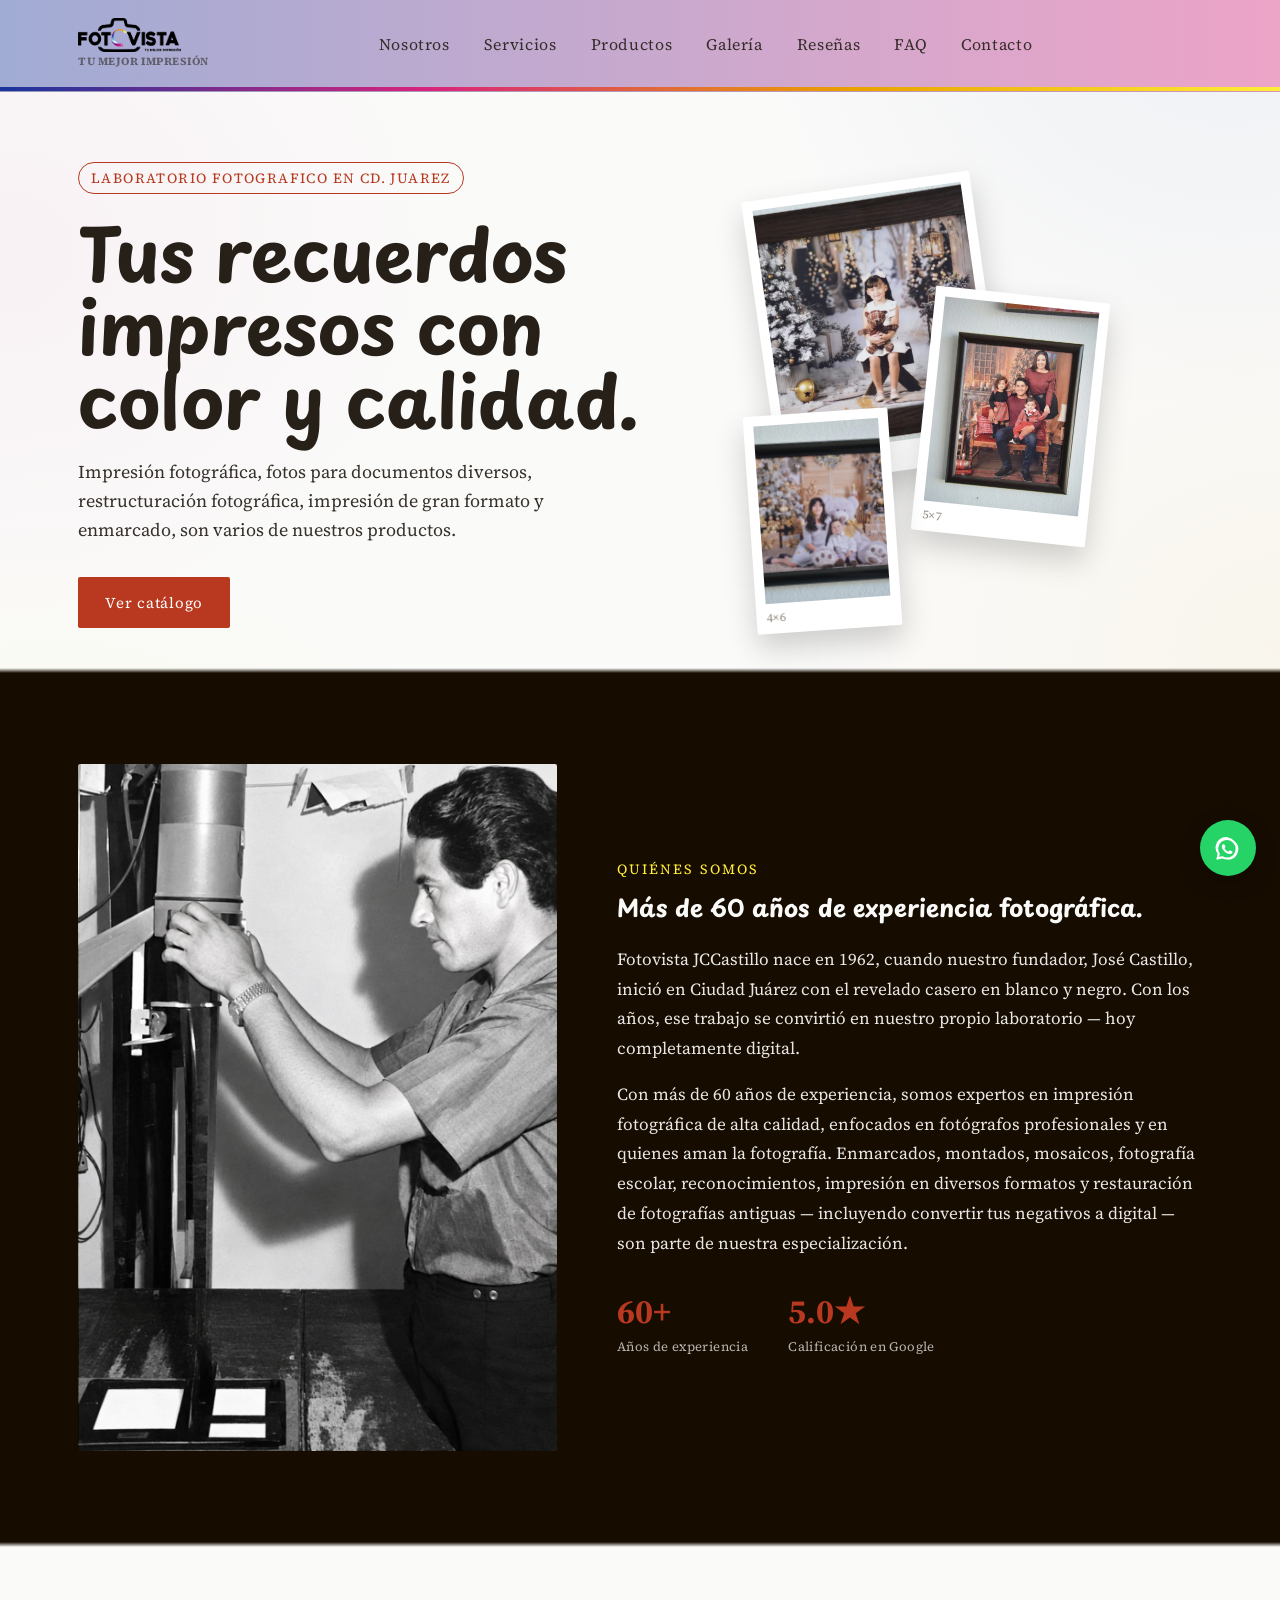
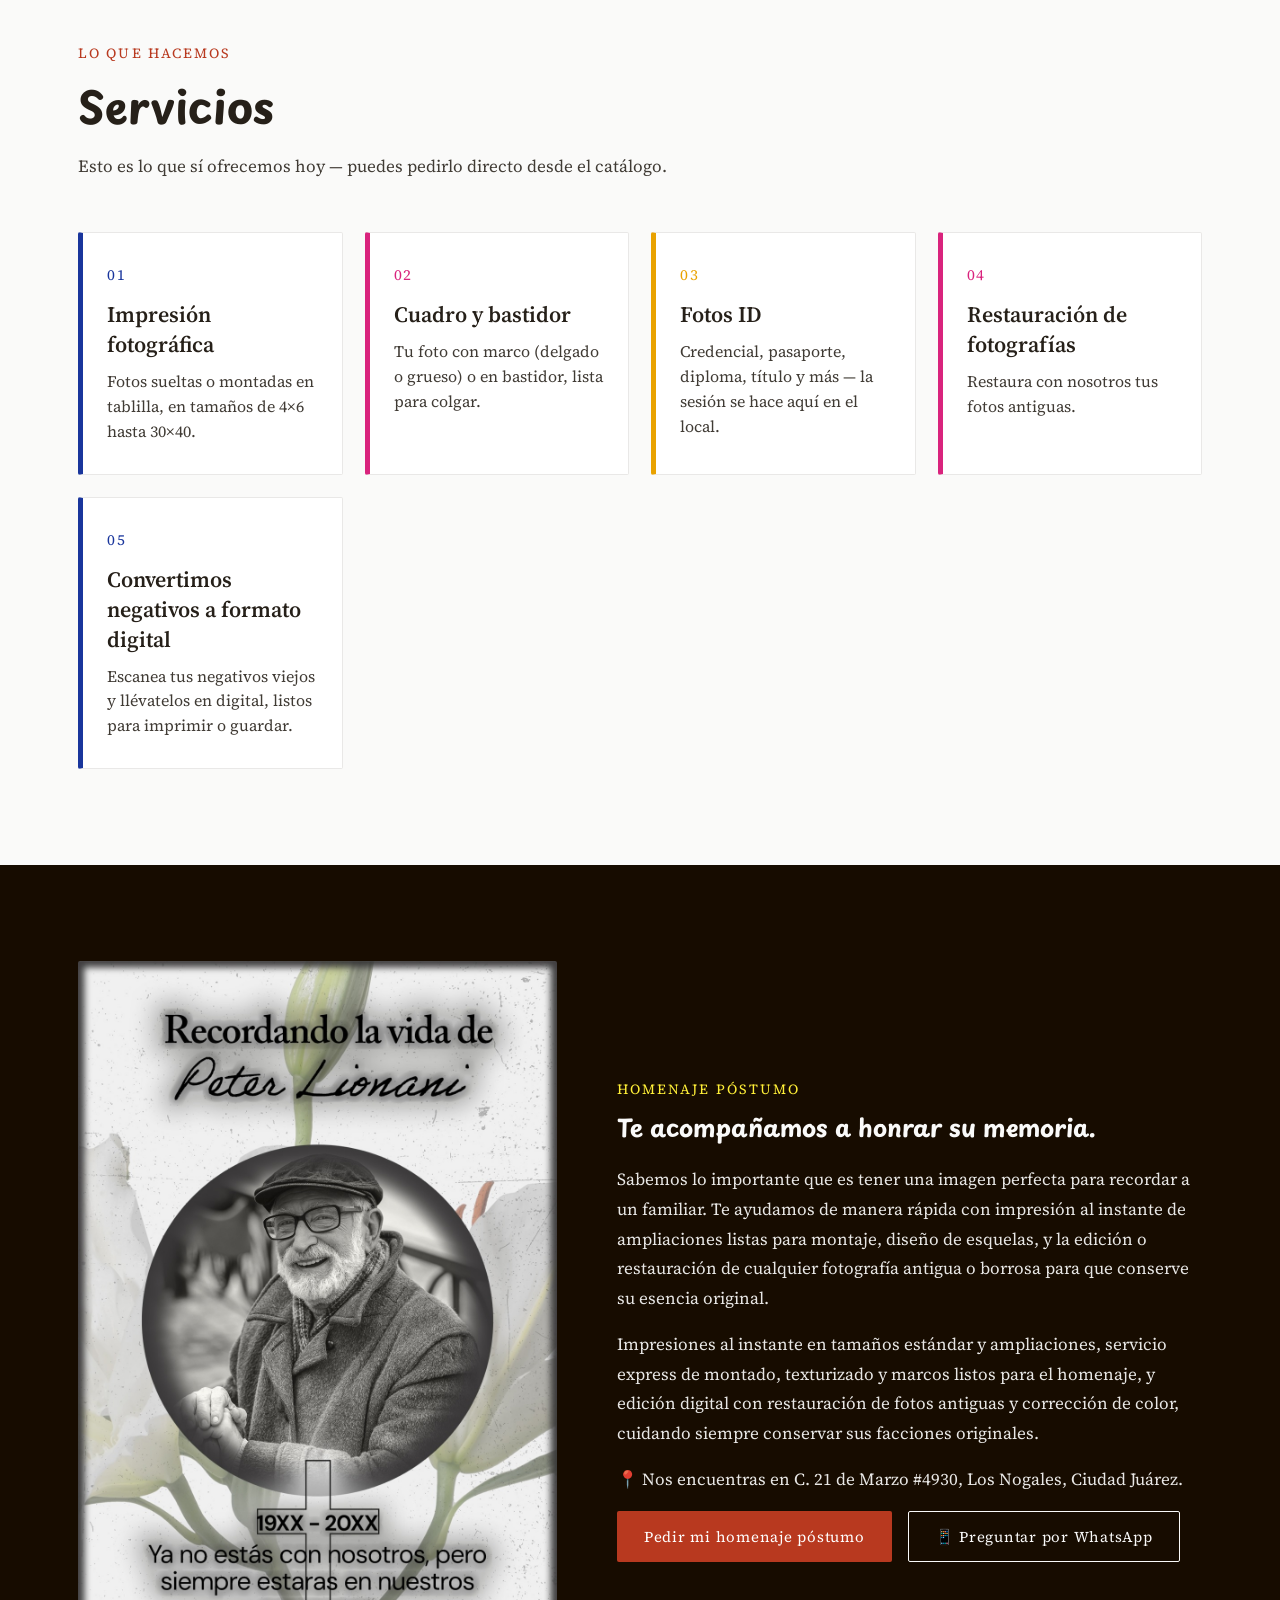
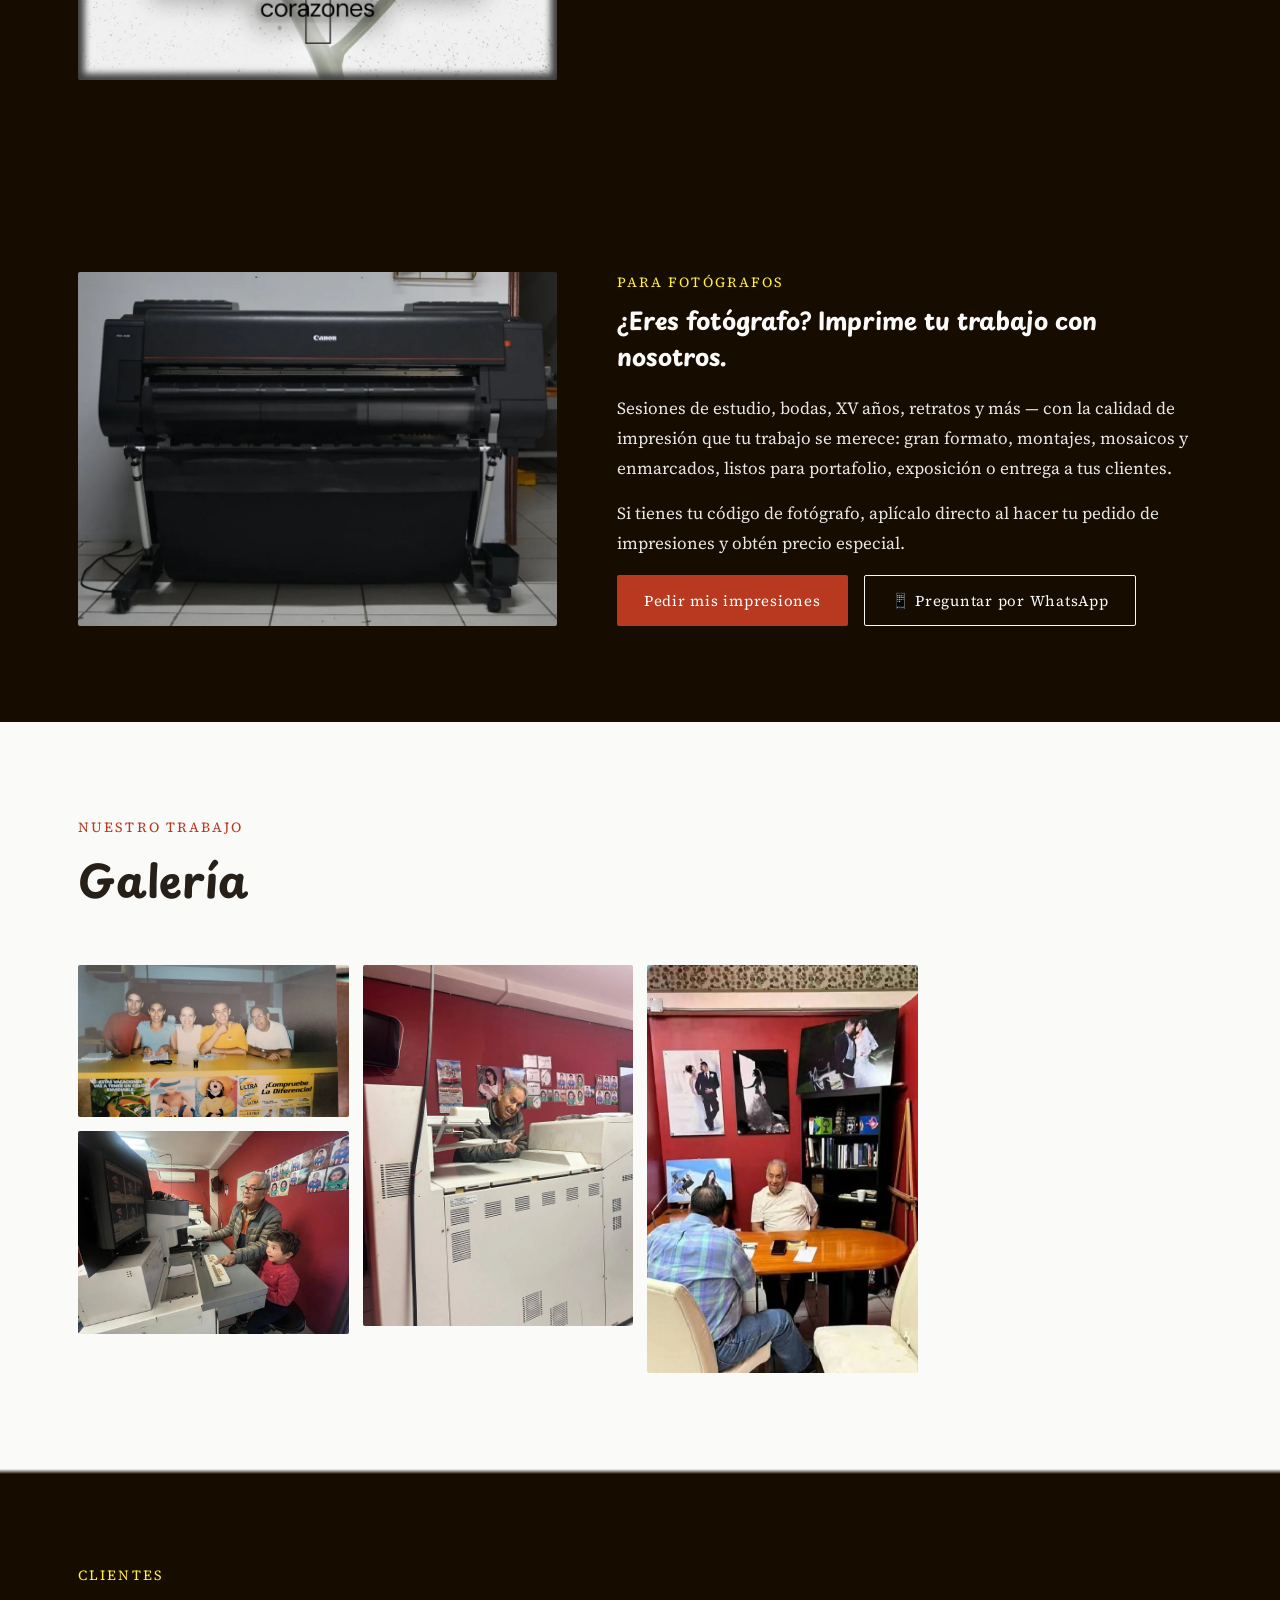
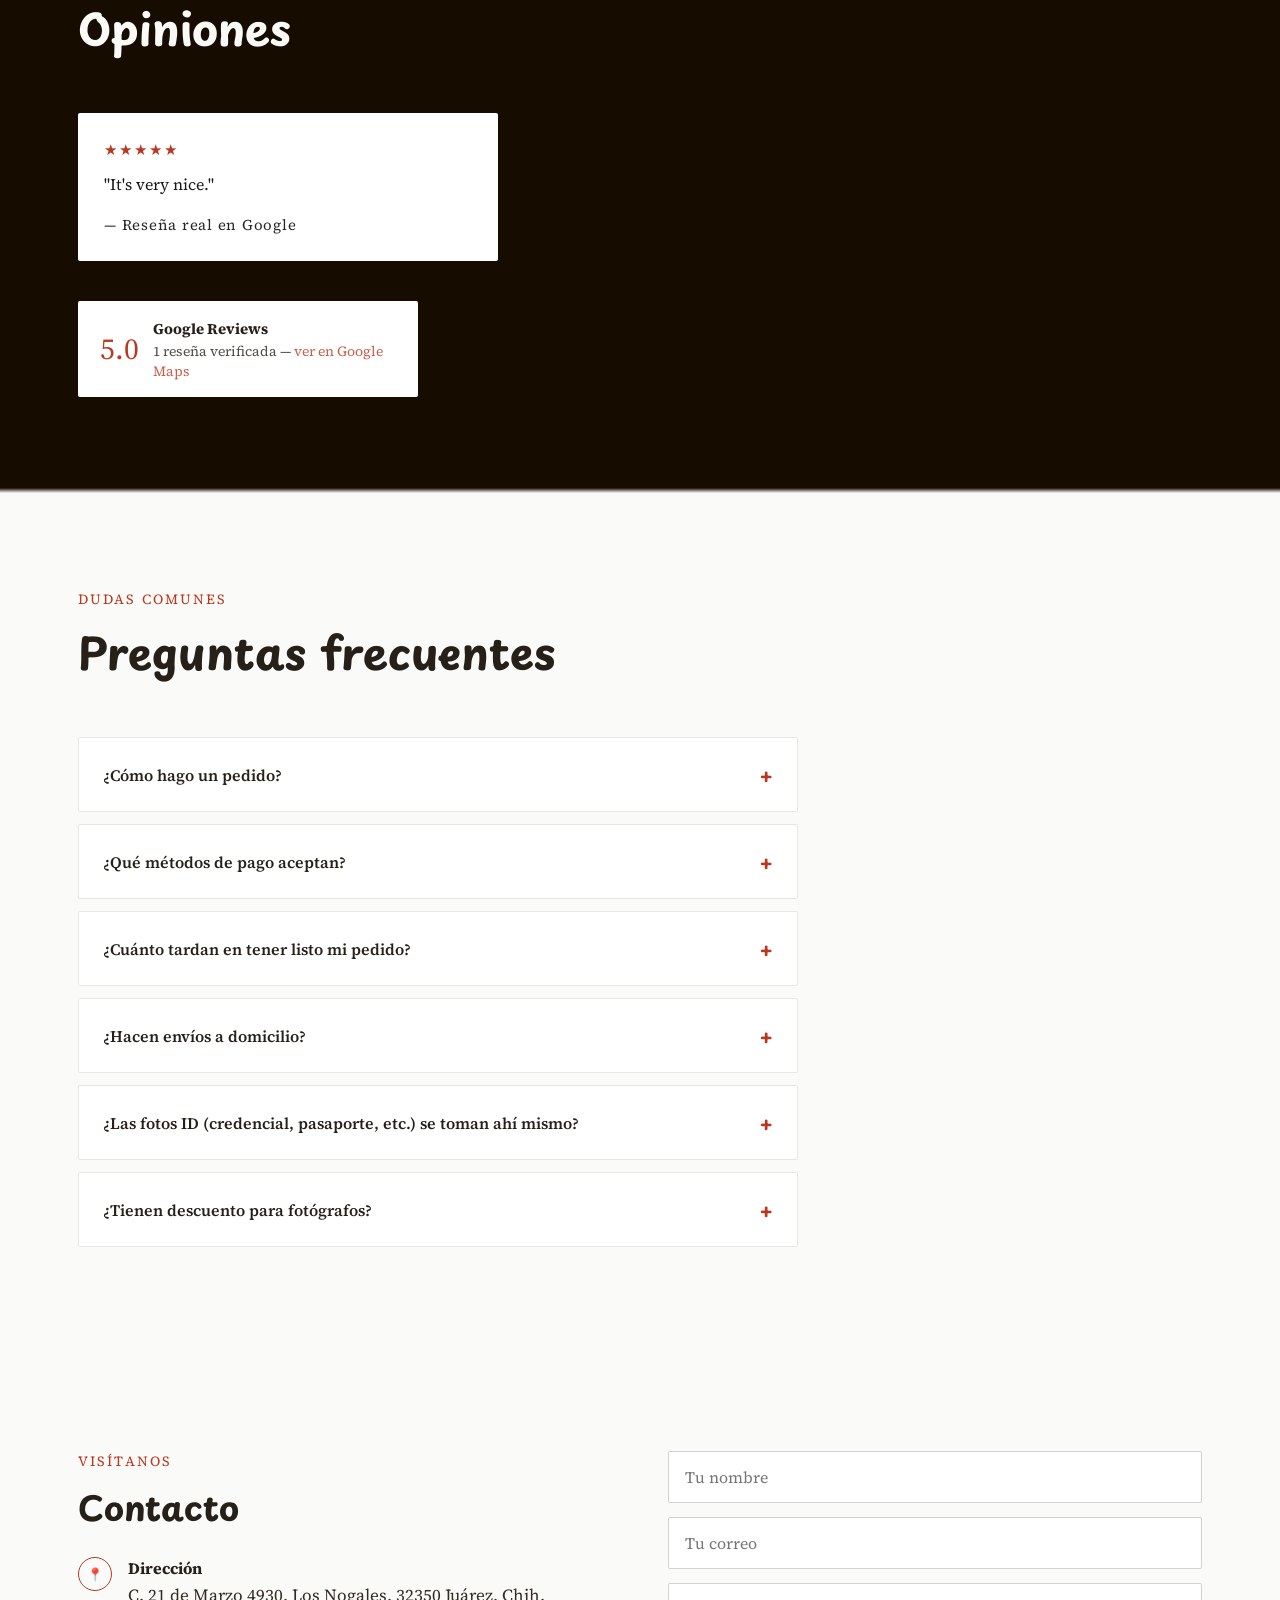
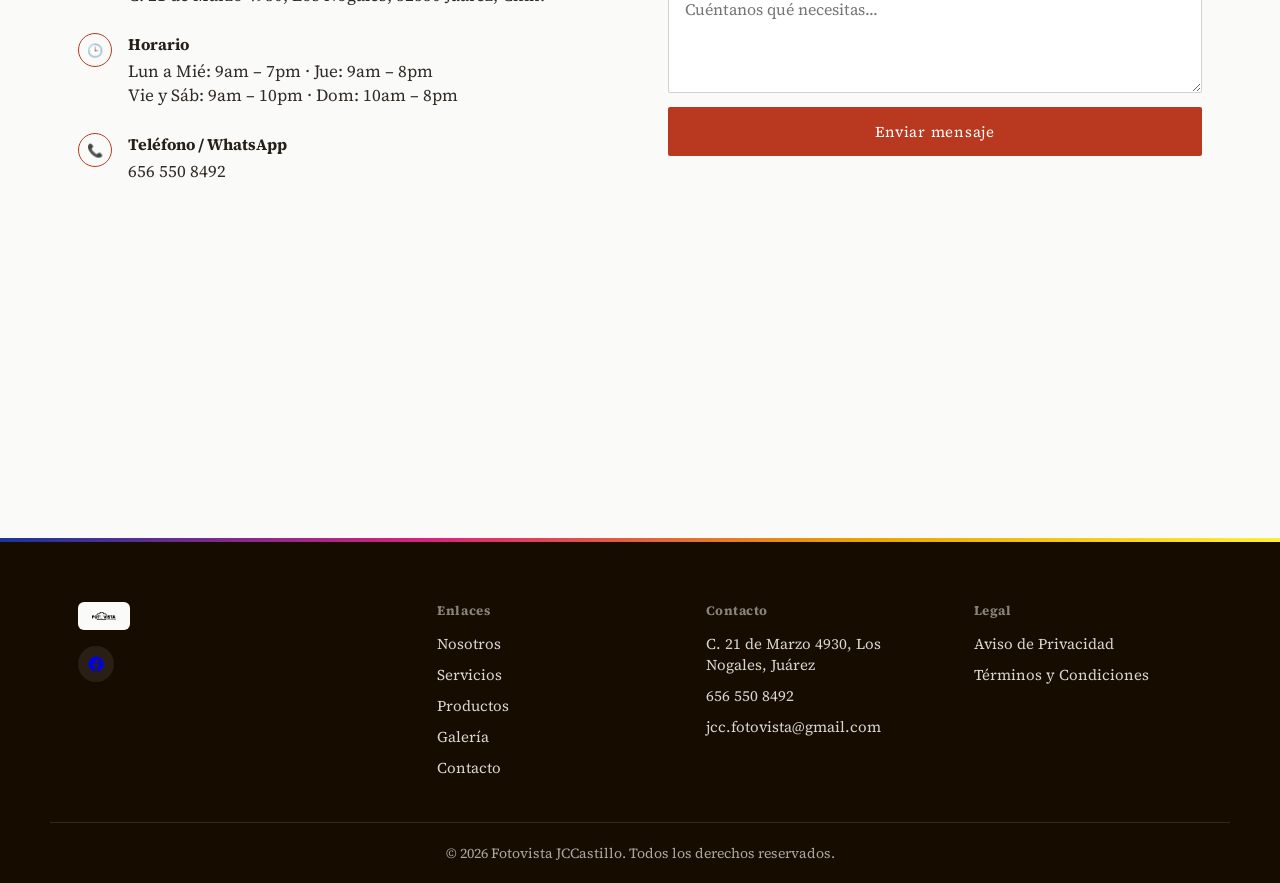
==== commit 6f7dffde: "Add files via upload" ====
--- a/index.html
+++ b/index.html
@@ -177,8 +177,9 @@
           fotografía escolar, reconocimientos, impresión en diversos formatos y restauración de fotografías
           antiguas — incluyendo convertir tus negativos a digital — son parte de nuestra especialización.</p>
         <div class="stat-row">
-          <div class="stat"><b>60+</b><span>Años de experiencia</span></div>
-          <div class="stat"><b>5.0★</b><span>Calificación en Google</span></div>
+          <div class="stat"><b data-count-to="60" data-suffix="+">60+</b><span>Años de experiencia</span></div>
+          <div class="stat"><b data-count-to="5" data-decimals="1" data-suffix="★">5.0★</b><span>Calificación en
+              Google</span></div>
         </div>
       </div>
     </div>
@@ -217,6 +218,37 @@
           <span class="card-num">05</span>
           <h3>Convertimos negativos a formato digital</h3>
           <p>Escanea tus negativos viejos y llévatelos en digital, listos para imprimir o guardar.</p>
+        </div>
+      </div>
+    </div>
+  </section>
+
+  <!-- ============ HOMENAJE PÓSTUMO ============
+       Anuncio del servicio de Homenaje Póstumo (esquelas, ampliaciones y
+       restauración) pedido por la jefa. Mismo layout imagen + texto
+       ("about-grid") que Nosotros/Para fotógrafos. El botón principal abre
+       el catálogo directo en Póstumas (openProductShortcut ya tiene el caso
+       'postumas') y el de WhatsApp manda un mensaje con este contexto —
+       armado en script.js, busca "homenajeWhatsappBtn". -->
+  <section class="products site-section dark-section" id="homenaje">
+    <div class="wrap about-grid">
+      <img src="assets/fotos/postuma 2.webp" alt="Ejemplo de homenaje póstumo enmarcado" width="900" height="1200">
+      <div>
+        <span class="sec-num">HOMENAJE PÓSTUMO</span>
+        <h2 style="margin-bottom:20px;">Te acompañamos a honrar su memoria.</h2>
+        <p>Sabemos lo importante que es tener una imagen perfecta para recordar a un familiar. Te ayudamos
+          de manera rápida con impresión al instante de ampliaciones listas para montaje, diseño de
+          esquelas, y la edición o restauración de cualquier fotografía antigua o borrosa para que conserve
+          su esencia original.</p>
+        <p>Impresiones al instante en tamaños estándar y ampliaciones, servicio express de montado,
+          texturizado y marcos listos para el homenaje, y edición digital con restauración de fotos
+          antiguas y corrección de color, cuidando siempre conservar sus facciones originales.</p>
+        <p>📍 Nos encuentras en C. 21 de Marzo #4930, Los Nogales, Ciudad Juárez.</p>
+        <div class="btn-row">
+          <button type="button" class="btn btn-primary" onclick="openProductShortcut('postumas')">Pedir mi
+            homenaje póstumo</button>
+          <a href="#" id="homenajeWhatsappBtn" class="btn btn-ghost" target="_blank" rel="noopener">📱 Preguntar por
+            WhatsApp</a>
         </div>
       </div>
     </div>
@@ -763,4 +795,4 @@
 
 </body>
 
-</html>
+</html>
--- a/styles.css
+++ b/styles.css
@@ -412,6 +412,11 @@
   color: #EAD9C9;
 }
 
+.dark-section .btn-ghost {
+  border-color: var(--paper);
+  color: var(--paper);
+}
+
 .btn-ghost:hover {
   transform: translateY(-2px);
 }
@@ -657,6 +662,7 @@
 
   transition:
     transform .25s,
+    box-shadow .25s,
     background .6s,
     border-color .6s;
 }
@@ -668,6 +674,7 @@
 
 .card:hover {
   transform: translateY(-6px);
+  box-shadow: 0 14px 28px rgba(38, 32, 25, .12);
 }
 
 .card-num {
@@ -877,14 +884,15 @@
   border-radius: 2px;
   cursor: pointer;
 
-  transition: opacity .2s;
+  transition: transform .3s, box-shadow .3s;
 
   margin-bottom: 14px;
   break-inside: avoid;
 }
 
 .gallery-grid img:hover {
-  opacity: .85;
+  transform: scale(1.045);
+  box-shadow: 0 12px 24px rgba(38, 32, 25, .25);
 }
 
 /* ==========================================================
@@ -1526,6 +1534,7 @@
 
   transition:
     transform .2s,
+    box-shadow .2s,
     border-color .2s;
 
   text-align: left;
@@ -1534,6 +1543,7 @@
 .cat-card:hover {
   transform: translateY(-4px);
   border-color: var(--safelight);
+  box-shadow: 0 14px 28px rgba(38, 32, 25, .12);
 }
 
 .cat-icon {
@@ -2750,4 +2760,90 @@
 .contact-fallback-actions .btn {
   font-size: 14px;
   padding: 10px 16px;
+}
+
+/* ==========================================================
+   ANIMACIONES AL HACER SCROLL
+   script.js le pone la clase "reveal-on-scroll" a cada sección
+   principal y luego prende/apaga "is-visible" según entra o sale de
+   la pantalla — por eso la transición sirve tanto bajando como
+   subiendo la página.
+   ========================================================== */
+.reveal-on-scroll {
+  opacity: 0;
+  transform: translateY(32px);
+  transition: opacity .7s cubic-bezier(.22, .61, .36, 1),
+    transform .7s cubic-bezier(.22, .61, .36, 1);
+  will-change: opacity, transform;
+}
+
+.reveal-on-scroll.is-visible {
+  opacity: 1;
+  transform: translateY(0);
+}
+
+@media (prefers-reduced-motion: reduce) {
+  .reveal-on-scroll {
+    opacity: 1;
+    transform: none;
+    transition: none;
+  }
+}
+
+/* Cuadrículas con aparición "en cascada": script.js le pone la clase
+   "stagger-grid" a las cuadrículas (servicios, categorías, galería) y
+   luego prende/apaga "is-visible" igual que arriba. Cada tarjeta/foto
+   tiene su propio pequeño retraso según su posición, así no aparecen
+   todas de golpe. */
+.stagger-grid>* {
+  transition: opacity .5s ease, transform .5s ease;
+}
+
+.stagger-grid:not(.is-visible)>* {
+  opacity: 0;
+  transform: translateY(20px);
+}
+
+.stagger-grid.is-visible>*:nth-child(1) {
+  transition-delay: 0ms;
+}
+
+.stagger-grid.is-visible>*:nth-child(2) {
+  transition-delay: 70ms;
+}
+
+.stagger-grid.is-visible>*:nth-child(3) {
+  transition-delay: 140ms;
+}
+
+.stagger-grid.is-visible>*:nth-child(4) {
+  transition-delay: 210ms;
+}
+
+.stagger-grid.is-visible>*:nth-child(5) {
+  transition-delay: 280ms;
+}
+
+.stagger-grid.is-visible>*:nth-child(6) {
+  transition-delay: 350ms;
+}
+
+.stagger-grid.is-visible>*:nth-child(7) {
+  transition-delay: 420ms;
+}
+
+.stagger-grid.is-visible>*:nth-child(8) {
+  transition-delay: 490ms;
+}
+
+.stagger-grid.is-visible>*:nth-child(n+9) {
+  transition-delay: 560ms;
+}
+
+@media (prefers-reduced-motion: reduce) {
+  .stagger-grid>* {
+    opacity: 1;
+    transform: none;
+    transition: none;
+  }
 }
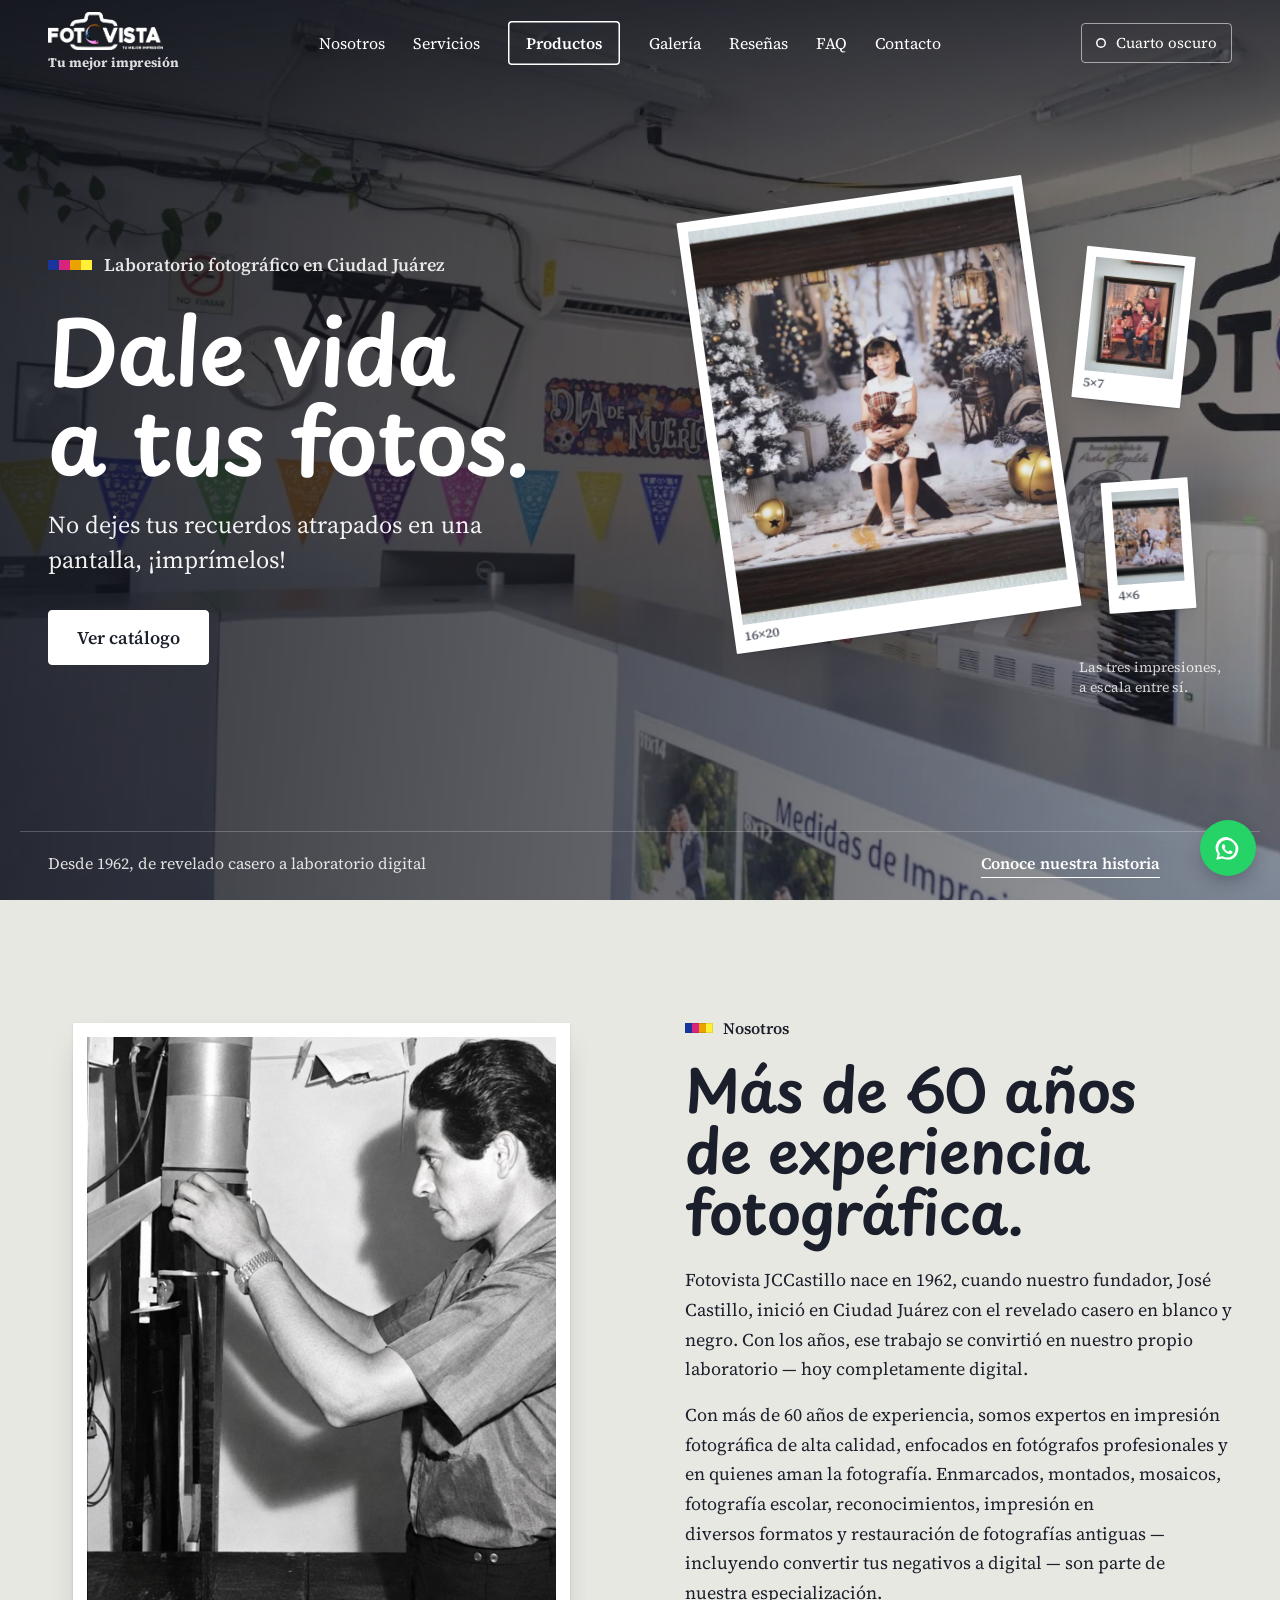
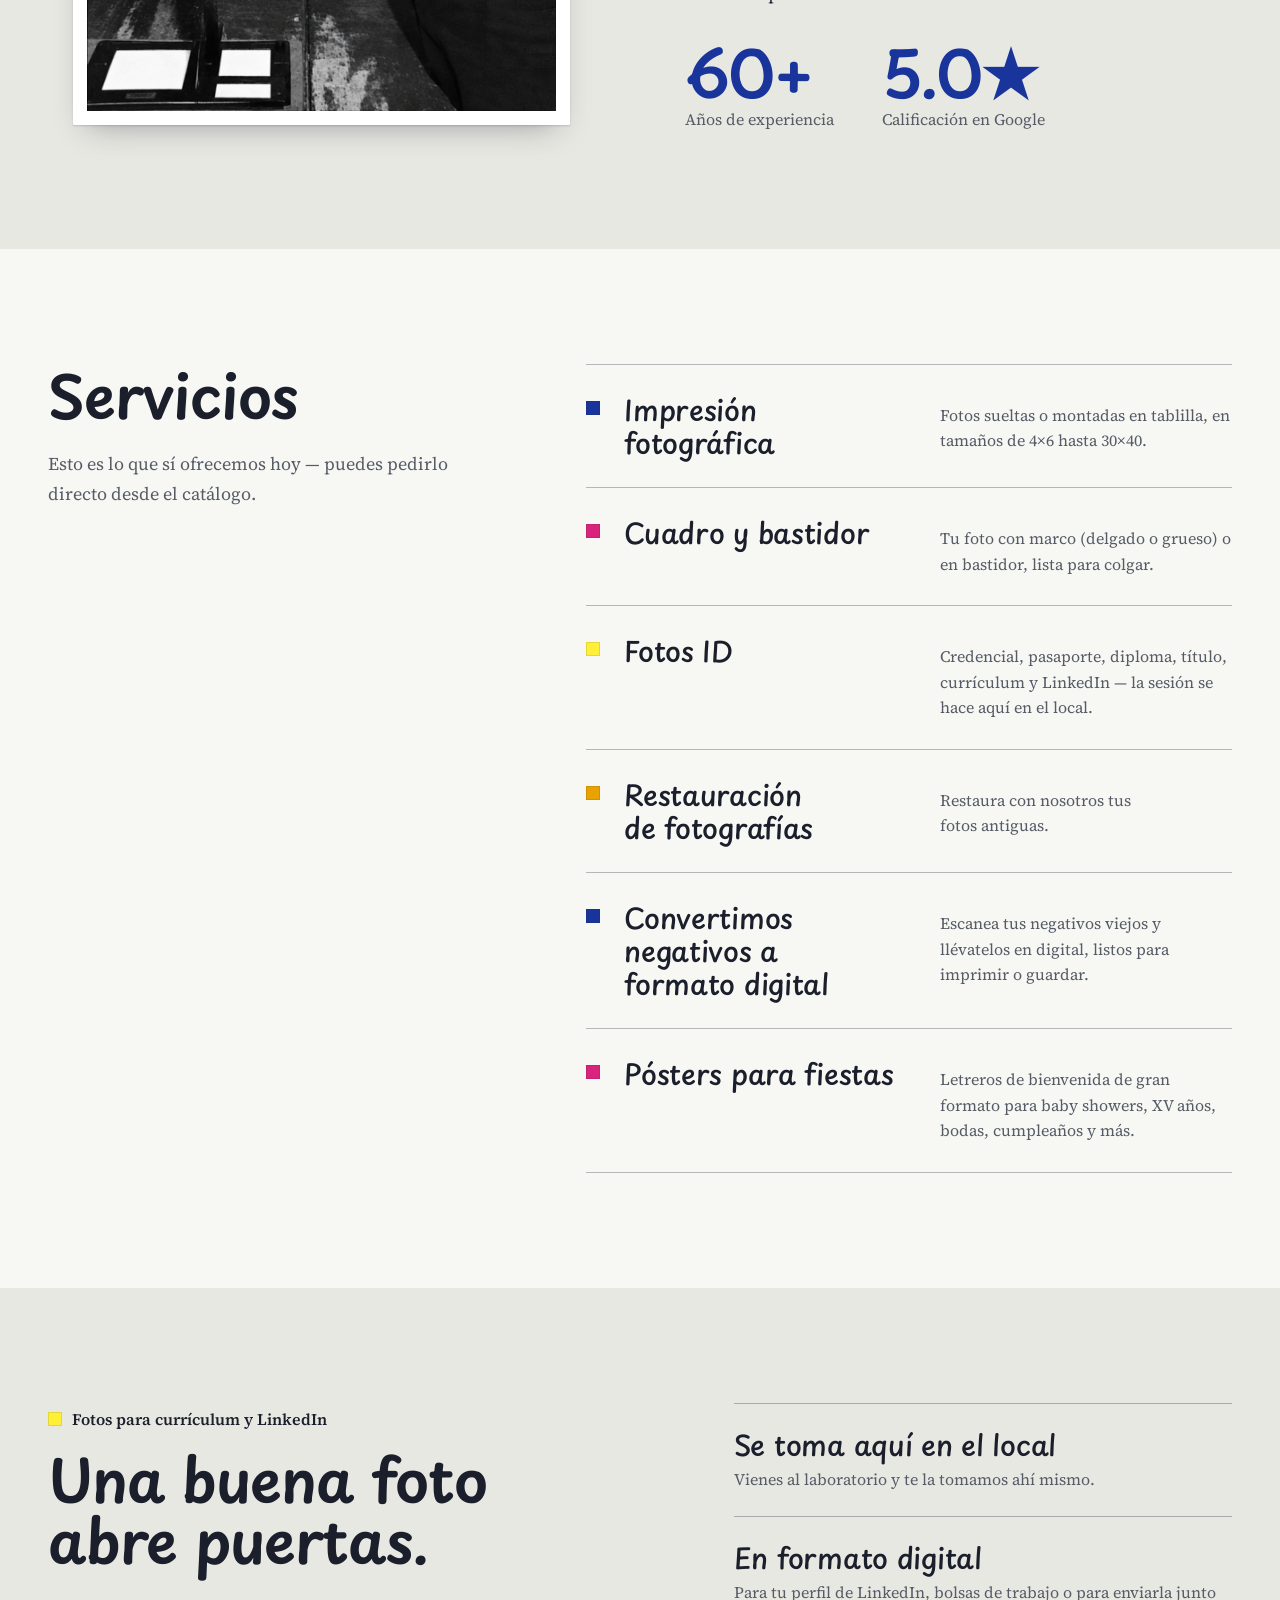
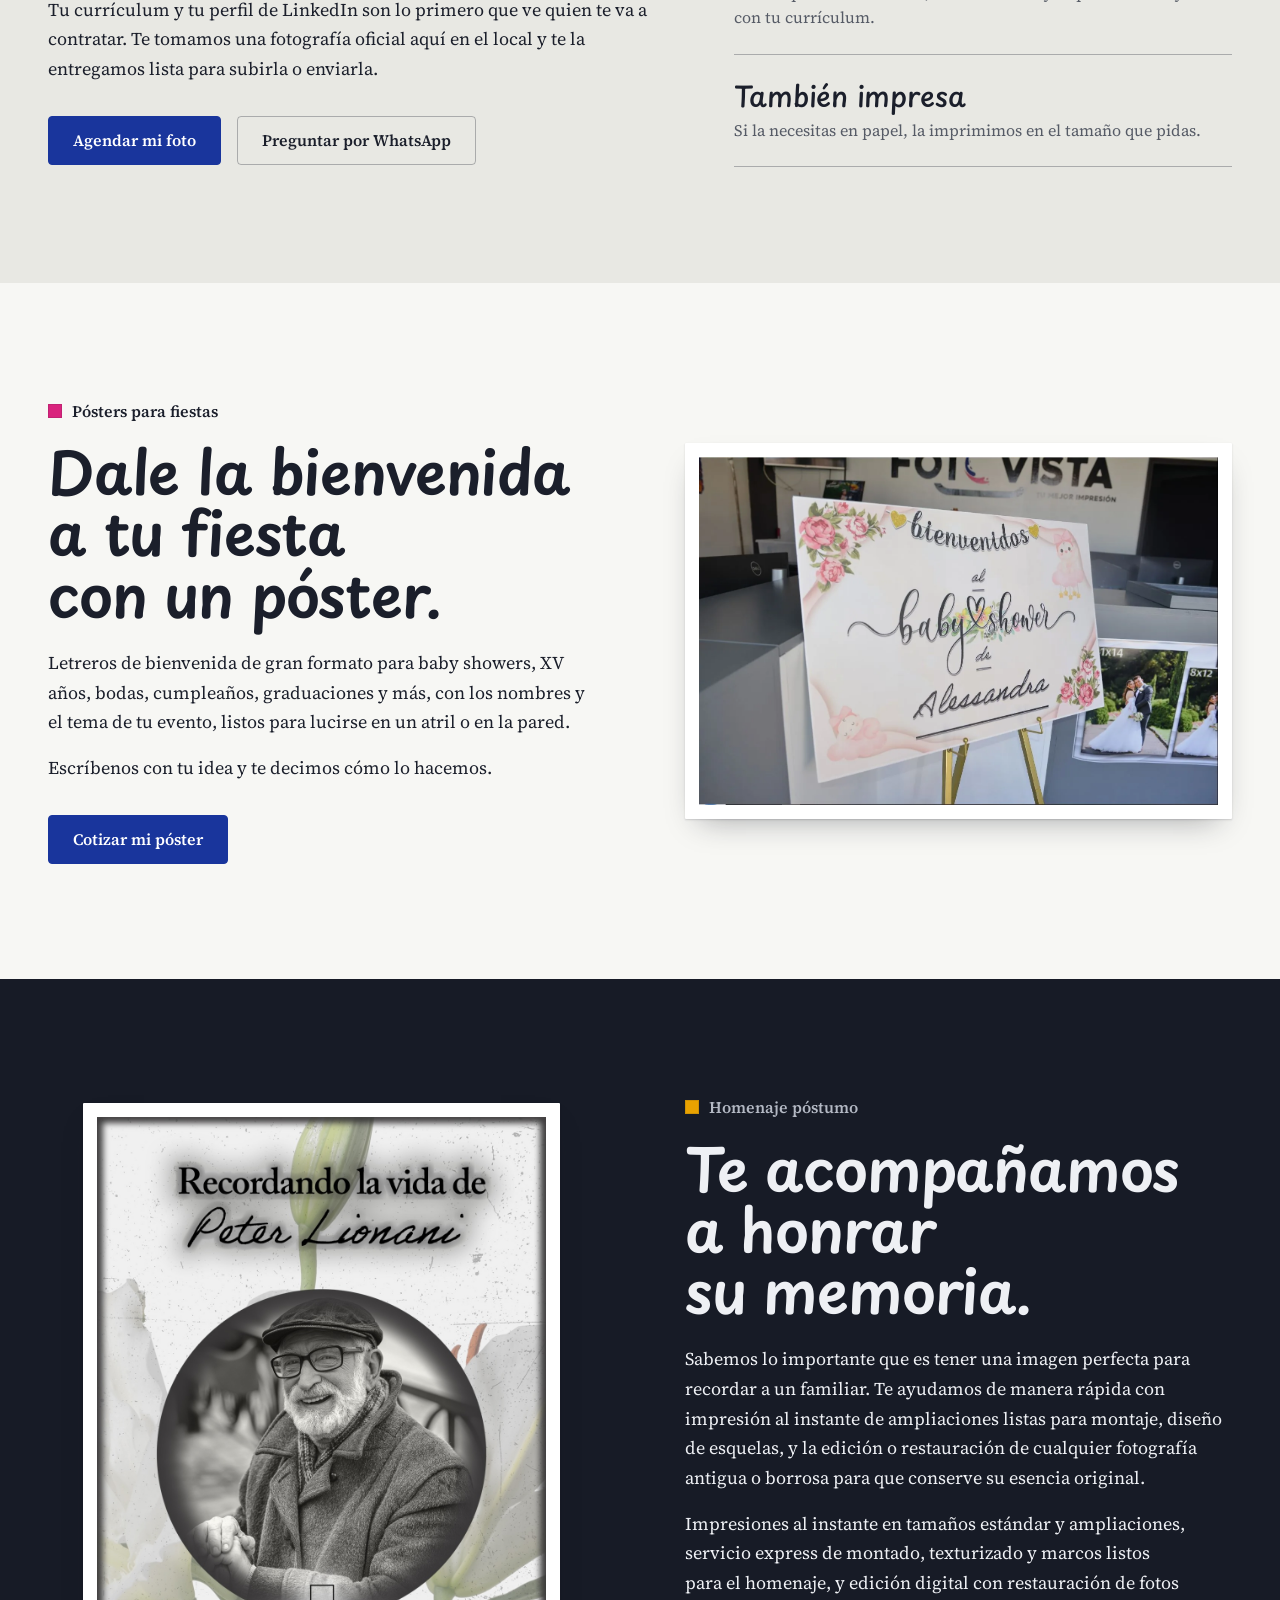
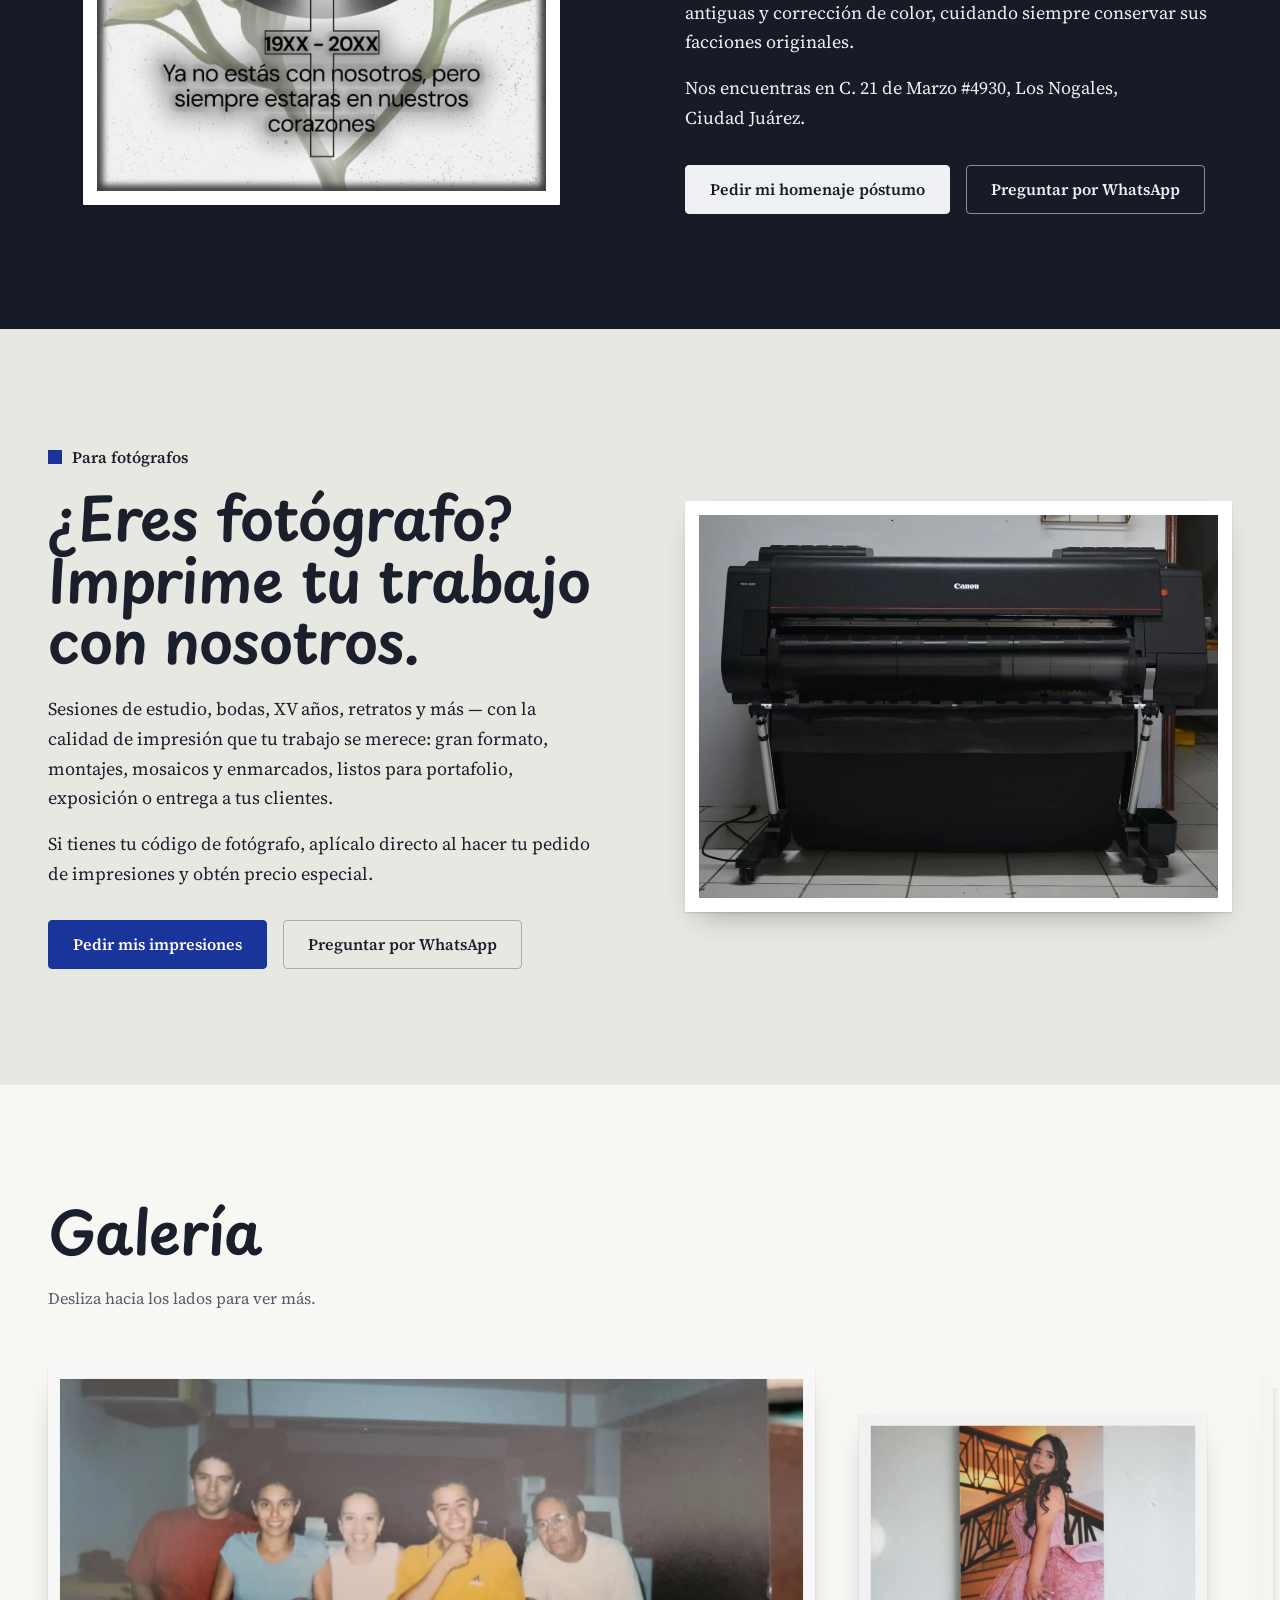
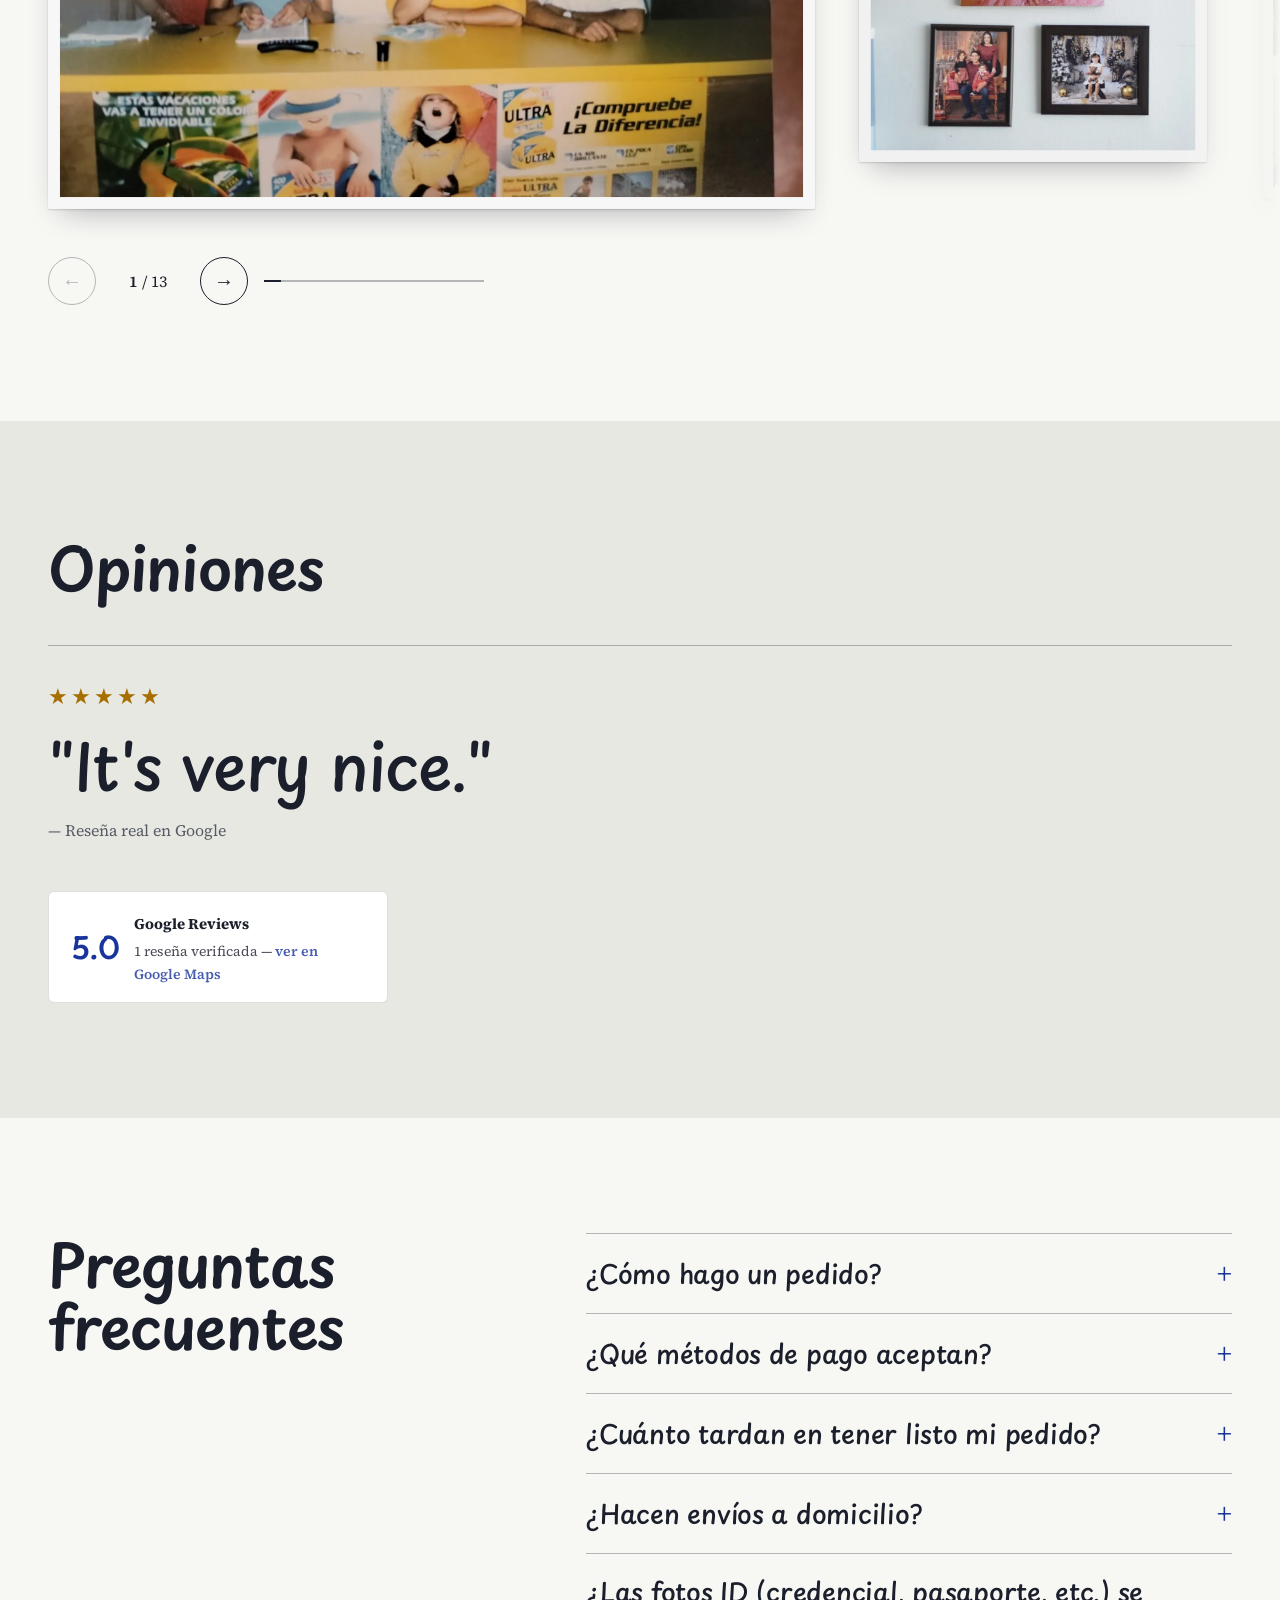
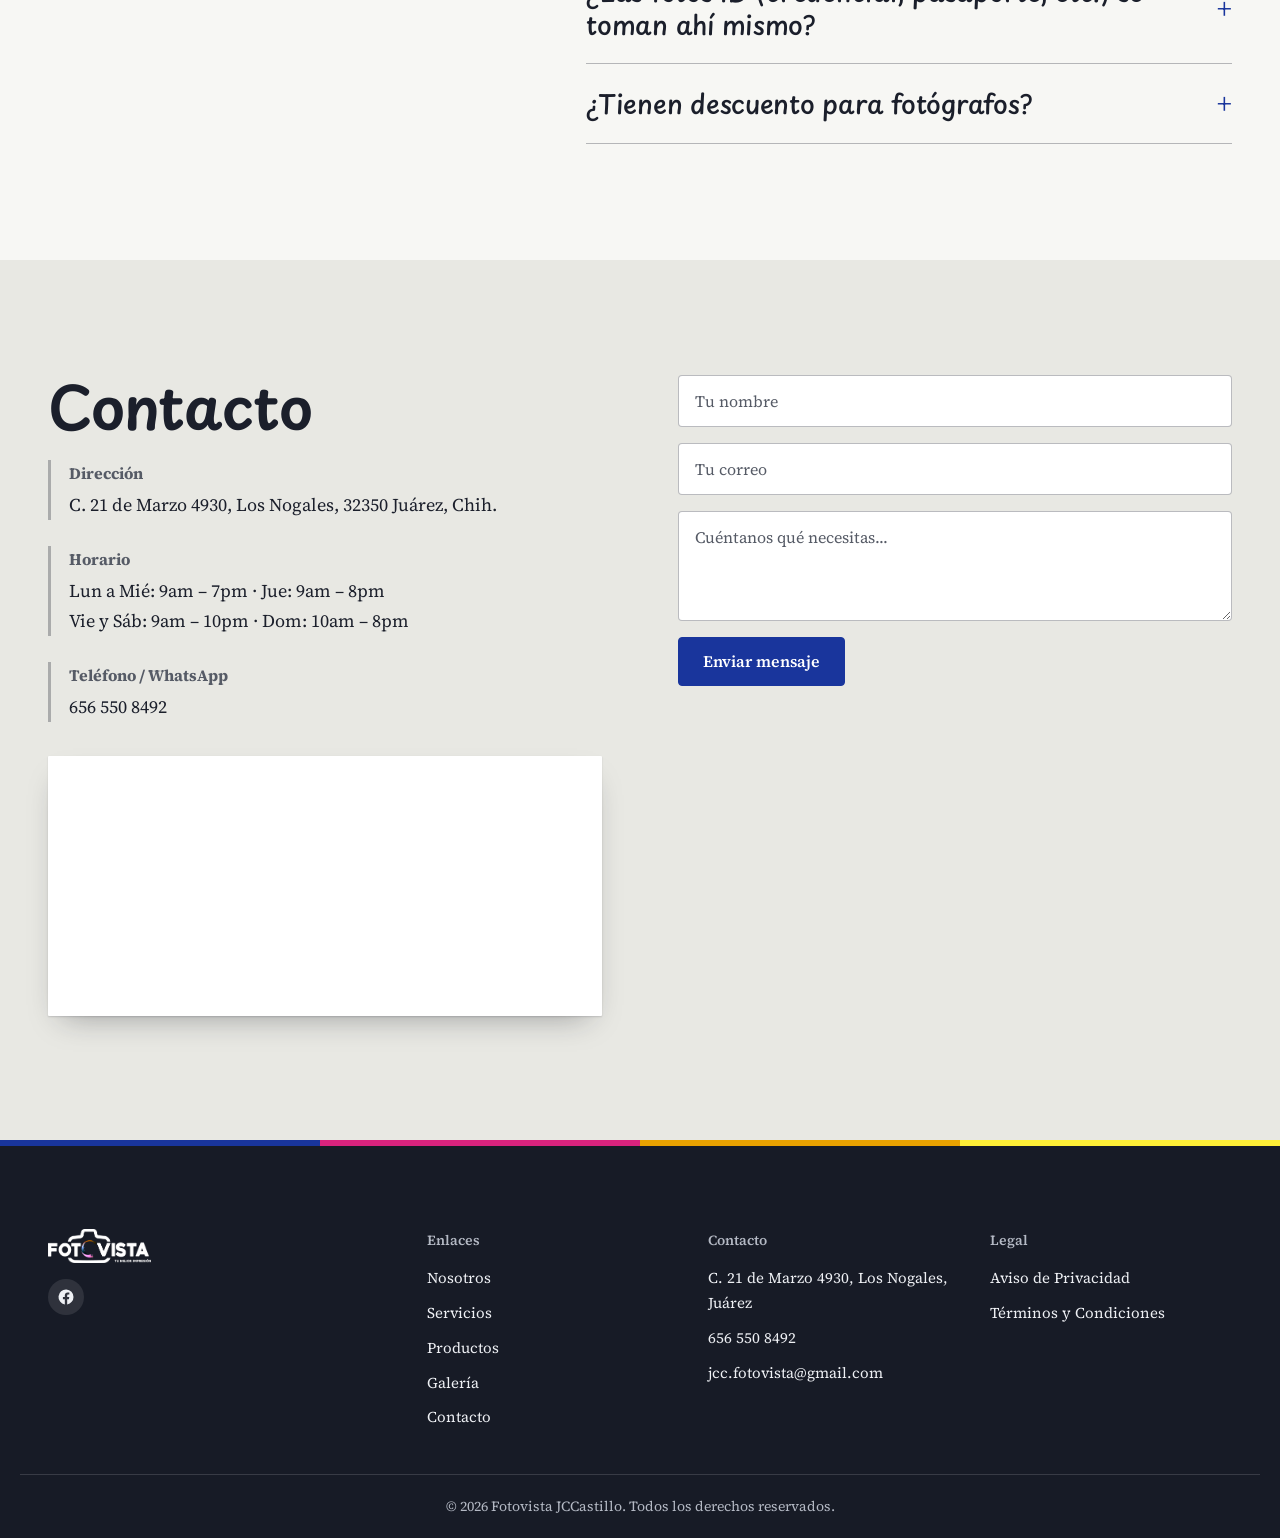
==== commit 24a58b56: "Add files via upload" ====
--- a/index.html
+++ b/index.html
@@ -6,7 +6,7 @@
   <meta name="viewport" content="width=device-width, initial-scale=1.0">
   <title>Fotovista JCCastillo — Laboratorio Fotográfico en Juárez</title>
   <meta name="description"
-    content="Laboratorio fotográfico en Los Nogales, Juárez. Impresión fotográfica, fotos montadas en tablilla, cuadro, bastidor y fotos ID (credencial, pasaporte, diploma, título). Pide en línea por WhatsApp o correo.">
+    content="Laboratorio fotográfico en Los Nogales, Juárez. Impresión fotográfica, fotos montadas en tablilla, cuadro, bastidor y fotos ID (credencial, pasaporte, diploma, título), fotos para currículum y LinkedIn y pósters para fiestas. Pide en línea por WhatsApp o correo.">
   <link rel="canonical" href="https://fotovistajz.com/">
 
   <!-- Favicon / ícono del sitio. El logo original es un lockup de letras + ícono
@@ -49,6 +49,7 @@
     href="https://fonts.googleapis.com/css2?family=Playpen+Sans:wght@100..800&family=Source+Serif+4:opsz,wght@8..60,400;8..60,600;8..60,700&display=swap"
     rel="stylesheet">
   <link rel="stylesheet" href="styles.css">
+  <link rel="stylesheet" href="theme.css">
 
   <!-- Datos estructurados para Google (JSON-LD). Usa los MISMOS datos que su
        ficha real de Google Business — nombre, dirección, teléfono y horario
@@ -104,7 +105,7 @@
   -->
 </head>
 
-<body>
+<body class="immersive">
 
   <div id="safelight-overlay"></div>
 
@@ -124,20 +125,22 @@
         <a href="#faq">FAQ</a>
         <a href="#contacto">Contacto</a>
       </nav>
-      <div style="display:flex; align-items:center; gap:14px;">
-        <button class="menu-btn" id="menuBtn">☰</button>
+      <div class="header-tools">
+        <button type="button" class="safelight-toggle" id="safelightBtn" aria-pressed="false" aria-label="Modo cuarto oscuro"><span class="dot" aria-hidden="true"></span><span class="safelight-label">Cuarto oscuro</span></button>
+        <button class="menu-btn" id="menuBtn" type="button" aria-label="Abrir menú" aria-expanded="false" aria-controls="nav"><span class="menu-label">Menú</span><span class="menu-lines" aria-hidden="true"></span></button>
       </div>
     </div>
   </header>
 
   <!-- ============ HERO ============ -->
   <section class="hero site-section">
+    <!-- Foto de fondo a pantalla completa: lab-1.webp (se cambia en theme.css, busca ".hero-bg") -->
+    <div class="hero-bg" aria-hidden="true"></div>
     <div class="wrap hero-grid">
       <div>
-        <span class="eyebrow">LABORATORIO FOTOGRAFICO EN CD. JUAREZ</span>
-        <h1>Tus recuerdos impresos con color y calidad.</h1>
-        <p>Impresión fotográfica, fotos para documentos diversos, restructuración fotográfica, impresión de gran
-          formato y enmarcado, son varios de nuestros productos.</p>
+        <span class="eyebrow">Laboratorio fotográfico en Ciudad Juárez</span>
+        <h1>Dale vida a tus fotos.</h1>
+        <p>No dejes tus recuerdos atrapados en una pantalla, ¡imprímelos!</p>
         <div class="btn-row">
           <a href="#" class="btn btn-primary" id="heroCatalogoBtn">Ver catálogo</a>
         </div>
@@ -158,17 +161,22 @@
           <img src="assets/fotos/hero-3.webp" alt="Trabajo de Fotovista, impresión 4×6" width="600" height="800">
           <span class="pc-tag">4×6</span>
         </div>
-      </div>
+        <span class="stack-note">Las tres impresiones, a escala entre sí.</span>
+      </div>
+    </div>
+    <div class="hero-foot">
+      <span>Desde 1962, de revelado casero a laboratorio digital</span>
+      <a href="#nosotros">Conoce nuestra historia</a>
     </div>
   </section>
 
   <!-- ============ NOSOTROS ============ -->
-  <section class="about site-section dark-section" id="nosotros">
+  <section class="about site-section dark-section tone-light" id="nosotros">
     <div class="wrap about-grid">
       <img src="assets/fotos/srcastillo.webp" alt="Interior del laboratorio Fotovista" width="989" height="1420">
       <div>
-        <span class="sec-num">QUIÉNES SOMOS</span>
-        <h2 style="margin-bottom:20px;">Más de 60 años de experiencia fotográfica.</h2>
+        <span class="sec-num">Nosotros</span>
+        <h2>Más de 60 años de experiencia fotográfica.</h2>
         <p>Fotovista JCCastillo nace en 1962, cuando nuestro fundador, José Castillo, inició en Ciudad Juárez con
           el revelado casero en blanco y negro. Con los años, ese trabajo se convirtió en nuestro propio
           laboratorio — hoy completamente digital.</p>
@@ -189,37 +197,87 @@
   <section id="servicios" class="site-section">
     <div class="wrap">
       <div class="sec-head">
-        <span class="sec-num">LO QUE HACEMOS</span>
         <h2>Servicios</h2>
         <p>Esto es lo que sí ofrecemos hoy — puedes pedirlo directo desde el catálogo.</p>
       </div>
       <div class="services-grid">
         <div class="card svc-blue">
-          <span class="card-num">01</span>
           <h3>Impresión fotográfica</h3>
           <p>Fotos sueltas o montadas en tablilla, en tamaños de 4×6 hasta 30×40.</p>
         </div>
         <div class="card svc-pink">
-          <span class="card-num">02</span>
           <h3>Cuadro y bastidor</h3>
           <p>Tu foto con marco (delgado o grueso) o en bastidor, lista para colgar.</p>
         </div>
+        <div class="card svc-yellow">
+          <h3>Fotos ID</h3>
+          <p>Credencial, pasaporte, diploma, título, currículum y LinkedIn — la sesión se hace aquí en el local.</p>
+        </div>
         <div class="card svc-amber">
-          <span class="card-num">03</span>
-          <h3>Fotos ID</h3>
-          <p>Credencial, pasaporte, diploma, título y más — la sesión se hace aquí en el local.</p>
-        </div>
-        <div class="card svc-pink">
-          <span class="card-num">04</span>
           <h3>Restauración de fotografías</h3>
           <p>Restaura con nosotros tus fotos antiguas.</p>
         </div>
         <div class="card svc-blue">
-          <span class="card-num">05</span>
           <h3>Convertimos negativos a formato digital</h3>
           <p>Escanea tus negativos viejos y llévatelos en digital, listos para imprimir o guardar.</p>
         </div>
-      </div>
+        <div class="card svc-pink">
+          <h3>Pósters para fiestas</h3>
+          <p>Letreros de bienvenida de gran formato para baby showers, XV años, bodas, cumpleaños y más.</p>
+        </div>
+      </div>
+    </div>
+  </section>
+
+  <!-- ============ FOTOS PARA CURRÍCULUM Y LINKEDIN ============
+       Anuncio del servicio de fotografía oficial (formato digital) para CV y
+       perfiles profesionales. Reutiliza el flujo de "Fotos ID" del catálogo:
+       el botón principal abre directo "Agenda tu foto ID" (openProductShortcut
+       ya tiene el caso 'fotosid'). El botón de WhatsApp lleva el mensaje
+       escrito en el href (mismo número que WHATSAPP_NUMBER en script.js).
+       Para poner una foto de ejemplo, agrega un <img> como en "Pósters". -->
+  <section class="products site-section dark-section" id="foto-cv">
+    <div class="wrap cv-grid">
+      <div>
+        <span class="sec-num">Fotos para currículum y LinkedIn</span>
+        <h2>Una buena foto abre puertas.</h2>
+        <p>Tu currículum y tu perfil de LinkedIn son lo primero que ve quien te va a contratar. Te tomamos una
+          fotografía oficial aquí en el local y te la entregamos lista para subirla o enviarla.</p>
+        <div class="btn-row">
+          <button type="button" class="btn btn-primary" onclick="openProductShortcut('fotosid')">Agendar mi foto</button>
+          <a href="https://wa.me/526565508492?text=Hola%2C%20quisiera%20agendar%20una%20foto%20para%20mi%20curr%C3%ADculum%20o%20LinkedIn.%20%C2%BFMe%20pueden%20dar%20informaci%C3%B3n%3F"
+            class="btn btn-ghost" target="_blank" rel="noopener">Preguntar por WhatsApp</a>
+        </div>
+      </div>
+      <ul class="cv-points">
+        <li><div><h3>Se toma aquí en el local</h3>
+            <p>Vienes al laboratorio y te la tomamos ahí mismo.</p></div></li>
+        <li><div><h3>En formato digital</h3>
+            <p>Para tu perfil de LinkedIn, bolsas de trabajo o para enviarla junto con tu currículum.</p></div></li>
+        <li><div><h3>También impresa</h3>
+            <p>Si la necesitas en papel, la imprimimos en el tamaño que pidas.</p></div></li>
+      </ul>
+    </div>
+  </section>
+
+  <!-- ============ PÓSTERS PARA FIESTAS ============
+       Letreros de bienvenida de gran formato (baby shower, XV años, bodas...).
+       Todavía no hay flujo de pedido ni precios en el catálogo, así que el
+       único botón es WhatsApp con el mensaje en el href. -->
+  <section class="products site-section dark-section tone-light" id="posters">
+    <div class="wrap about-grid">
+      <div>
+        <span class="sec-num">Pósters para fiestas</span>
+        <h2>Dale la bienvenida a tu fiesta con un póster.</h2>
+        <p>Letreros de bienvenida de gran formato para baby showers, XV años, bodas, cumpleaños, graduaciones y más,
+          con los nombres y el tema de tu evento, listos para lucirse en un atril o en la pared.</p>
+        <p>Escríbenos con tu idea y te decimos cómo lo hacemos.</p>
+        <div class="btn-row">
+          <a href="https://wa.me/526565508492?text=Hola%2C%20quisiera%20informaci%C3%B3n%20para%20hacer%20un%20p%C3%B3ster%20de%20bienvenida%20para%20mi%20fiesta."
+            class="btn btn-primary" target="_blank" rel="noopener">Cotizar mi póster</a>
+        </div>
+      </div>
+      <img src="assets/fotos/lab-4.webp" alt="Póster de bienvenida para baby shower impreso en gran formato, sobre un atril dorado" width="1377" height="922" loading="lazy">
     </div>
   </section>
 
@@ -234,8 +292,8 @@
     <div class="wrap about-grid">
       <img src="assets/fotos/postuma 2.webp" alt="Ejemplo de homenaje póstumo enmarcado" width="900" height="1200">
       <div>
-        <span class="sec-num">HOMENAJE PÓSTUMO</span>
-        <h2 style="margin-bottom:20px;">Te acompañamos a honrar su memoria.</h2>
+        <span class="sec-num">Homenaje póstumo</span>
+        <h2>Te acompañamos a honrar su memoria.</h2>
         <p>Sabemos lo importante que es tener una imagen perfecta para recordar a un familiar. Te ayudamos
           de manera rápida con impresión al instante de ampliaciones listas para montaje, diseño de
           esquelas, y la edición o restauración de cualquier fotografía antigua o borrosa para que conserve
@@ -243,11 +301,11 @@
         <p>Impresiones al instante en tamaños estándar y ampliaciones, servicio express de montado,
           texturizado y marcos listos para el homenaje, y edición digital con restauración de fotos
           antiguas y corrección de color, cuidando siempre conservar sus facciones originales.</p>
-        <p>📍 Nos encuentras en C. 21 de Marzo #4930, Los Nogales, Ciudad Juárez.</p>
+        <p>Nos encuentras en C. 21 de Marzo #4930, Los Nogales, Ciudad Juárez.</p>
         <div class="btn-row">
           <button type="button" class="btn btn-primary" onclick="openProductShortcut('postumas')">Pedir mi
             homenaje póstumo</button>
-          <a href="#" id="homenajeWhatsappBtn" class="btn btn-ghost" target="_blank" rel="noopener">📱 Preguntar por
+          <a href="#" id="homenajeWhatsappBtn" class="btn btn-ghost" target="_blank" rel="noopener">Preguntar por
             WhatsApp</a>
         </div>
       </div>
@@ -262,13 +320,13 @@
        Impresiones (openProductShortcut ya hace eso) y el de WhatsApp manda
        un mensaje con contexto de fotógrafo — armado en script.js, busca
        "photogWhatsappBtn". -->
-  <section class="products site-section dark-section" id="para-fotografos">
+  <section class="products site-section dark-section tone-light" id="para-fotografos">
     <div class="wrap about-grid">
       <img src="assets/fotos/extra/extra-1.webp" alt="Impresora de gran formato en el laboratorio Fotovista"
         width="1600" height="1068">
       <div>
-        <span class="sec-num">PARA FOTÓGRAFOS</span>
-        <h2 style="margin-bottom:20px;">¿Eres fotógrafo? Imprime tu trabajo con nosotros.</h2>
+        <span class="sec-num">Para fotógrafos</span>
+        <h2>¿Eres fotógrafo? Imprime tu trabajo con nosotros.</h2>
         <p>Sesiones de estudio, bodas, XV años, retratos y más — con la calidad de impresión que tu
           trabajo se merece: gran formato, montajes, mosaicos y enmarcados, listos para portafolio,
           exposición o entrega a tus clientes.</p>
@@ -277,7 +335,7 @@
         <div class="btn-row">
           <button type="button" class="btn btn-primary" onclick="openProductShortcut('impresiones')">Pedir mis
             impresiones</button>
-          <a href="#" id="photogWhatsappBtn" class="btn btn-ghost" target="_blank" rel="noopener">📱 Preguntar por
+          <a href="#" id="photogWhatsappBtn" class="btn btn-ghost" target="_blank" rel="noopener">Preguntar por
             WhatsApp</a>
         </div>
       </div>
@@ -288,23 +346,31 @@
   <section id="galeria" class="site-section">
     <div class="wrap">
       <div class="sec-head">
-        <span class="sec-num">NUESTRO TRABAJO</span>
         <h2>Galería</h2>
+        <span class="gallery-hint">Desliza hacia los lados para ver más.</span>
       </div>
       <div class="gallery-grid">
-        <img src="assets/fotos/1.webp" alt="Trabajo Fotovista 1" width="1920" height="1080">
-        <img src="assets/fotos/2.webp" alt="Trabajo Fotovista 2" width="1600" height="1200">
-        <img src="assets/fotos/3.webp" alt="Trabajo Fotovista 3" width="1200" height="1600">
-        <img src="assets/fotos/4.webp" alt="Trabajo Fotovista 4" width="742" height="1118">
+        <img src="assets/fotos/1.webp" alt="Equipo de Fotovista en el mostrador del laboratorio" width="1920" height="1080">
+        <img src="assets/fotos/producto-cuadro.webp" alt="Fotografías enmarcadas y en cuadro colgadas en la pared" width="900" height="900">
+        <img src="assets/fotos/2.webp" alt="Trabajando con la impresora fotográfica del laboratorio" width="1600" height="1200">
+        <img src="assets/fotos/galeria-6.webp" alt="Retrato de quinceañera impreso en gran formato" width="700" height="525">
+        <img src="assets/fotos/3.webp" alt="Revisando impresiones en el laboratorio" width="1200" height="1600">
+        <img src="assets/fotos/producto-bastidor.webp" alt="Fotografía en bastidor lista para colgar" width="900" height="900">
+        <img src="assets/fotos/4.webp" alt="Atención a un cliente en el laboratorio" width="742" height="1118">
+        <img src="assets/fotos/galeria-1-tall.webp" alt="Pared con muestras de fotografías de nuestros clientes" width="700" height="1050">
+        <img src="assets/fotos/lab-1.webp" alt="Mostrador y área de impresión del laboratorio, con papel picado de Día de Muertos" width="1378" height="917">
+        <img src="assets/fotos/lab-2.webp" alt="Logotipo de Fotovista en la pared del laboratorio, junto a las impresoras" width="1377" height="919">
+        <img src="assets/fotos/lab-3.webp" alt="Muro del laboratorio con retratos enmarcados y muestras de paquetes para graduaciones y confirmaciones" width="1378" height="915">
+        <img src="assets/fotos/lab-4.webp" alt="Letrero de bienvenida para baby shower impreso en gran formato sobre un atril" width="1377" height="922">
+        <img src="assets/fotos/lab-5.webp" alt="Homenaje póstumo enmarcado sobre un atril, listo para entregar" width="613" height="919">
       </div>
     </div>
   </section>
 
   <!-- ============ RESEÑAS ============ -->
-  <section class="reviews site-section dark-section" id="resenas">
+  <section class="reviews site-section dark-section tone-light" id="resenas">
     <div class="wrap">
       <div class="sec-head">
-        <span class="sec-num">CLIENTES</span>
         <h2>Opiniones</h2>
       </div>
       <!-- GOOGLE-REVIEWS-WIDGET: si más adelante conectan un widget (Elfsight, SociableKit, etc.)
@@ -335,7 +401,6 @@
   <section id="faq" class="site-section">
     <div class="wrap">
       <div class="sec-head">
-        <span class="sec-num">DUDAS COMUNES</span>
         <h2>Preguntas frecuentes</h2>
       </div>
       <div class="faq-list">
@@ -375,8 +440,7 @@
   <section id="contacto" class="site-section">
     <div class="wrap contact-grid">
       <div>
-        <span class="sec-num">VISÍTANOS</span>
-        <h2 style="font-size:34px; margin-bottom:24px;">Contacto</h2>
+        <h2>Contacto</h2>
         <div class="info-row">
           <div class="ico">📍</div>
           <div><b>Dirección</b><span>C. 21 de Marzo 4930, Los Nogales, 32350 Juárez, Chih.</span></div>
@@ -407,7 +471,7 @@
         <input type="text" id="contactName" placeholder="Tu nombre" required>
         <input type="email" id="contactEmail" placeholder="Tu correo" required>
         <textarea id="contactMessage" placeholder="Cuéntanos qué necesitas..." required></textarea>
-        <button type="submit" class="btn btn-primary" style="border:none; cursor:pointer;">Enviar mensaje</button>
+        <button type="submit" class="btn btn-primary">Enviar mensaje</button>
 
         <!-- Respaldo para cuando el "mailto:" no abre nada (muy común en celular,
              porque no todos tienen una app de correo configurada). Se muestra
@@ -419,10 +483,10 @@
             WhatsApp.</p>
           <pre id="contactFallbackText" class="contact-fallback-text"></pre>
           <div class="contact-fallback-actions">
-            <button type="button" id="contactFallbackCopy" class="btn btn-ghost">📋 Copiar mensaje</button>
-            <a id="contactFallbackWhatsapp" href="#" target="_blank" rel="noopener" class="btn btn-primary">📱 Mandar
+            <button type="button" id="contactFallbackCopy" class="btn btn-ghost">Copiar mensaje</button>
+            <a id="contactFallbackWhatsapp" href="#" target="_blank" rel="noopener" class="btn btn-primary">Mandar
               por WhatsApp</a>
-            <a id="contactFallbackMailto" href="#" class="btn btn-ghost">✉️ Reintentar por correo</a>
+            <a id="contactFallbackMailto" href="#" class="btn btn-ghost">Reintentar por correo</a>
           </div>
         </div>
       </form>
@@ -481,53 +545,52 @@
 
       <!-- CATALOG ROOT -->
       <section class="view active" id="view-catalog">
-        <span class="sec-num">CATÁLOGO</span>
+        <span class="sec-num">Catálogo</span>
         <h2 class="cfg-title">¿Qué quieres pedir hoy?</h2>
         <p class="subtitle">Elige una categoría, arma tu pedido y mándalo por WhatsApp o correo — ahí mismo
           nos mandas tus fotos y te confirmamos.</p>
         <div class="cat-grid">
           <div class="cat-card cat-c-blue" onclick="startImpresiones()">
-            <span class="cat-icon">🖨️</span>
+            <span class="cat-icon" aria-hidden="true"></span>
             <h3>Impresiones</h3>
             <p>Fotos sueltas o montadas en tablilla. Elige tamaño y cantidad.</p>
-            <span class="cat-tag">PEDIR →</span>
+            <span class="cat-tag">Pedir</span>
           </div>
           <div class="cat-card cat-c-pink" onclick="startCuadro()">
-            <span class="cat-icon">🖼️</span>
+            <span class="cat-icon" aria-hidden="true"></span>
             <h3>Cuadro</h3>
             <p>Foto con marco (delgado o grueso) o en bastidor, en varios tamaños.</p>
-            <span class="cat-tag">PEDIR →</span>
-            <button type="button" class="cat-preview-link" onclick="event.stopPropagation(); startWallPreview();">👀
-              Pruébalo en tu pared</button>
+            <span class="cat-tag">Pedir</span>
+            <button type="button" class="cat-preview-link" onclick="event.stopPropagation(); startWallPreview();">Pruébalo en tu pared</button>
           </div>
           <div class="cat-card cat-c-amber" onclick="startPostumas()">
-            <span class="cat-icon">🕯️</span>
+            <span class="cat-icon" aria-hidden="true"></span>
             <h3>Homenaje Póstumo</h3>
             <p>Esquelas con foto grande, en el tamaño que elijas. El diseño lo vemos contigo por WhatsApp.</p>
-            <span class="cat-tag">PEDIR →</span>
+            <span class="cat-tag">Pedir</span>
           </div>
           <div class="cat-card cat-c-yellow" onclick="startIdPhoto()">
-            <span class="cat-icon">🪪</span>
+            <span class="cat-icon" aria-hidden="true"></span>
             <h3>Fotos ID</h3>
             <p>Credencial, pasaporte, diploma, título y más. Se toman en el local.</p>
-            <span class="cat-tag">AGENDAR →</span>
+            <span class="cat-tag">Agendar</span>
           </div>
           <!-- PAQUETES — todavía no hay precios definidos, así que por ahora es
                solo un aviso + contacto directo (igual que Póstumas al principio).
                En cuanto la jefa defina los combos y precios, se arma con pasos
                de verdad como las demás categorías. -->
           <div class="cat-card cat-c-gray" onclick="startPaquetes()">
-            <span class="cat-icon">📦</span>
+            <span class="cat-icon" aria-hidden="true"></span>
             <h3>Paquetes</h3>
             <p>Combos armados para fotógrafos y clientes frecuentes.</p>
-            <span class="cat-tag">PRÓXIMAMENTE</span>
+            <span class="cat-tag">Próximamente</span>
           </div>
         </div>
       </section>
 
       <!-- IMPRESIONES CONFIGURATOR -->
       <section class="view" id="view-impresiones">
-        <span class="sec-num">IMPRESIONES</span>
+        <span class="sec-num">Impresiones</span>
         <h2 class="cfg-title">Manda tus fotos a imprimir</h2>
         <p class="subtitle">Cuatro pasos: acabado, tamaño, cantidad y confirmar.</p>
 
@@ -561,20 +624,20 @@
             <div class="member-feedback" id="impMemberFeedback"></div>
           </div>
           <div class="channel-row" id="impChannelRow" style="display:none;">
-            <button class="btn btn-primary" onclick="submitImpresiones('whatsapp')">📱 Pedir por WhatsApp</button>
-            <button class="btn btn-ghost" onclick="submitImpresiones('email')">✉️ Pedir por correo</button>
+            <button class="btn btn-primary" onclick="submitImpresiones('whatsapp')">Pedir por WhatsApp</button>
+            <button class="btn btn-ghost" onclick="submitImpresiones('email')">Pedir por correo</button>
           </div>
         </div>
 
         <div class="nav-row" id="impNavRow">
-          <button class="btn btn-ghost" onclick="impresionesBack()">← Atrás</button>
+          <button class="btn btn-ghost" onclick="impresionesBack()">Atrás</button>
           <button class="btn btn-primary" id="impNextBtn" onclick="impresionesNext()" disabled>Continuar</button>
         </div>
       </section>
 
       <!-- CUADRO CONFIGURATOR -->
       <section class="view" id="view-cuadro">
-        <span class="sec-num">CUADRO</span>
+        <span class="sec-num">Cuadro</span>
         <h2 class="cfg-title">Pide tu cuadro o bastidor</h2>
         <p class="subtitle">Tres pasos: elige marco o bastidor, cantidad y confirmar.</p>
 
@@ -595,13 +658,13 @@
         <div class="fstep" data-istep="3" style="display:none;">
           <div class="review-box" id="cuadroReview"></div>
           <div class="channel-row" id="cuadroChannelRow" style="display:none;">
-            <button class="btn btn-primary" onclick="submitCuadro('whatsapp')">📱 Pedir por WhatsApp</button>
-            <button class="btn btn-ghost" onclick="submitCuadro('email')">✉️ Pedir por correo</button>
+            <button class="btn btn-primary" onclick="submitCuadro('whatsapp')">Pedir por WhatsApp</button>
+            <button class="btn btn-ghost" onclick="submitCuadro('email')">Pedir por correo</button>
           </div>
         </div>
 
         <div class="nav-row" id="cuadroNavRow">
-          <button class="btn btn-ghost" onclick="cuadroBack()">← Atrás</button>
+          <button class="btn btn-ghost" onclick="cuadroBack()">Atrás</button>
           <button class="btn btn-primary" id="cuadroNextBtn" onclick="cuadroNext()" disabled>Continuar</button>
         </div>
       </section>
@@ -614,7 +677,7 @@
            vez que llega el pedido, por eso el paso 3 solo confirma
            paquete + tamaño y manda el mensaje. -->
       <section class="view" id="view-postumas">
-        <span class="sec-num">PÓSTUMAS</span>
+        <span class="sec-num">Póstumas</span>
         <h2 class="cfg-title">Homenaje póstumo</h2>
         <p class="subtitle">Tres pasos: elige tu paquete de esquelas, el tamaño de la foto grande y
           confirma. El diseño y los detalles los vemos contigo directo por WhatsApp o correo.</p>
@@ -640,13 +703,13 @@
           <p class="postumas-note">El diseño de la esquela (texto, estilo, fotos chicas) lo vemos contigo
             directo por WhatsApp o correo en cuanto nos escribas — aquí solo confirmas el paquete.</p>
           <div class="channel-row" id="postumasChannelRow" style="display:none;">
-            <button class="btn btn-primary" onclick="submitPostumas('whatsapp')">📱 Pedir por WhatsApp</button>
-            <button class="btn btn-ghost" onclick="submitPostumas('email')">✉️ Pedir por correo</button>
+            <button class="btn btn-primary" onclick="submitPostumas('whatsapp')">Pedir por WhatsApp</button>
+            <button class="btn btn-ghost" onclick="submitPostumas('email')">Pedir por correo</button>
           </div>
         </div>
 
         <div class="nav-row" id="postumasNavRow">
-          <button class="btn btn-ghost" onclick="postumasBack()">← Atrás</button>
+          <button class="btn btn-ghost" onclick="postumasBack()">Atrás</button>
           <button class="btn btn-primary" id="postumasNextBtn" onclick="postumasNext()" disabled>Continuar</button>
         </div>
 
@@ -665,7 +728,7 @@
 
       <!-- FOTOS ID CONFIGURATOR (se toman en el local, no llevan "manda tus fotos") -->
       <section class="view" id="view-fotosid">
-        <span class="sec-num">FOTOS ID</span>
+        <span class="sec-num">Fotos ID</span>
         <h2 class="cfg-title">Agenda tu foto ID</h2>
         <p class="subtitle">Estas fotos se toman aquí en el local. Dos pasos: elige el tipo y agenda por
           WhatsApp o correo.</p>
@@ -682,13 +745,13 @@
         <div class="fstep" data-istep="2" style="display:none;">
           <div class="review-box" id="idPhotoReview"></div>
           <div class="channel-row" id="idPhotoChannelRow" style="display:none;">
-            <button class="btn btn-primary" onclick="submitIdPhoto('whatsapp')">📱 Agendar por WhatsApp</button>
-            <button class="btn btn-ghost" onclick="submitIdPhoto('email')">✉️ Agendar por correo</button>
+            <button class="btn btn-primary" onclick="submitIdPhoto('whatsapp')">Agendar por WhatsApp</button>
+            <button class="btn btn-ghost" onclick="submitIdPhoto('email')">Agendar por correo</button>
           </div>
         </div>
 
         <div class="nav-row" id="idPhotoNavRow">
-          <button class="btn btn-ghost" onclick="idPhotoBack()">← Atrás</button>
+          <button class="btn btn-ghost" onclick="idPhotoBack()">Atrás</button>
           <button class="btn btn-primary" id="idPhotoNextBtn" onclick="idPhotoNext()" disabled>Continuar</button>
         </div>
       </section>
@@ -698,18 +761,18 @@
            completo. En cuanto la jefa tenga los datos, se arma igual que las
            demás categorías (avísenme y le hago los pasos de elegir/confirmar). -->
       <section class="view" id="view-paquetes">
-        <span class="sec-num">PAQUETES</span>
+        <span class="sec-num">Paquetes</span>
         <h2 class="cfg-title">Paquetes</h2>
         <p class="subtitle">Estamos armando combos especiales para fotógrafos y clientes frecuentes —
           todavía no tenemos los precios definidos. Escríbenos directo y te avisamos en cuanto estén listos.</p>
 
         <div class="channel-row" style="display:flex;">
-          <button class="btn btn-primary" onclick="submitPaquetes('whatsapp')">📱 Preguntar por WhatsApp</button>
-          <button class="btn btn-ghost" onclick="submitPaquetes('email')">✉️ Preguntar por correo</button>
+          <button class="btn btn-primary" onclick="submitPaquetes('whatsapp')">Preguntar por WhatsApp</button>
+          <button class="btn btn-ghost" onclick="submitPaquetes('email')">Preguntar por correo</button>
         </div>
 
         <div class="nav-row">
-          <button class="btn btn-ghost" onclick="goToCatalog()">← Atrás</button>
+          <button class="btn btn-ghost" onclick="goToCatalog()">Atrás</button>
         </div>
       </section>
 
@@ -718,7 +781,7 @@
                pedido. Todo pasa en el navegador del cliente: la foto que sube nunca
                se manda a ningún lado, solo se muestra ahí mismo con FileReader. -->
       <section class="view" id="view-preview">
-        <span class="sec-num" id="previewSecNum">VISTA PREVIA</span>
+        <span class="sec-num" id="previewSecNum">Vista previa</span>
         <h2 class="cfg-title">Pruébalo antes de pedir</h2>
         <p class="subtitle">Sube una foto tuya y velo montado en la pared. Tu foto no se guarda ni se
           manda a ningún lado — solo se muestra aquí en tu pantalla.</p>
@@ -742,15 +805,14 @@
         </div>
 
         <div class="upload-row">
-          <label class="btn btn-primary" for="wallPreviewInput">📤 Subir mi foto</label>
+          <label class="btn btn-primary" for="wallPreviewInput">Subir mi foto</label>
           <input type="file" id="wallPreviewInput" accept="image/*" style="display:none;">
           <span class="upload-hint">JPG o PNG, no se guarda en ningún servidor</span>
         </div>
 
         <div class="nav-row">
-          <button class="btn btn-ghost" onclick="goToCatalog()">← Atrás</button>
-          <button class="btn btn-primary" id="wallPreviewOrderBtn" onclick="startCuadro()">Pedir este producto
-            →</button>
+          <button class="btn btn-ghost" onclick="goToCatalog()">Atrás</button>
+          <button class="btn btn-primary" id="wallPreviewOrderBtn" onclick="startCuadro()">Pedir este producto</button>
         </div>
       </section>
 
@@ -770,6 +832,7 @@
   </div>
 
   <script src="script.js"></script>
+  <script src="immersive.js" defer></script>
 
   <!-- Botón flotante de WhatsApp: visible en toda la página para preguntas rápidas
          (se oculta solo mientras el catálogo está abierto, para no estorbar ahí).
@@ -789,7 +852,7 @@
          aparece/desaparece está en script.js (busca "PROMO BUBBLE"). -->
   <div id="promoBubble" class="promo-bubble">
     <button type="button" id="promoBubbleClose" class="promo-bubble-close" aria-label="Cerrar aviso">×</button>
-    <p>¿Te avisamos cuando haya promociones? 🎉</p>
+    <p>¿Te avisamos cuando haya promociones?</p>
     <a href="#" id="promoOptInBtn" class="promo-bubble-btn" target="_blank" rel="noopener">Sí, avísenme</a>
   </div>
 
--- a/theme.css
+++ b/theme.css
@@ -0,0 +1,1744 @@
+/* ==========================================================
+   theme.css — identidad "Hoja de contactos" (se carga DESPUÉS de styles.css)
+
+   Idea: un laboratorio fotográfico de barrio con 60 años de oficio.
+   - Papel claro y neutro, tinta negro-azulada (sale del azul del logo).
+   - Los 4 colores del logo funcionan como una tira de control de color
+     de imprenta, y cada uno identifica una familia de productos:
+       azul     → Impresiones, negativos, fotógrafos
+       rosa     → Cuadro, bastidor y pósters
+       ámbar    → Homenaje póstumo y restauración
+       amarillo → Fotos ID, currículum y LinkedIn
+   - Las fotos se ven como impresiones físicas: borde blanco de papel y
+     sombra de mesa. Lo más llamativo son las tres impresiones del hero,
+     dibujadas a escala real entre sí (16×20, 5×7 y 4×6).
+   - Modo "cuarto oscuro": luz roja de seguridad, se prende con el botón
+     del header (body.darkroom). Solo cambia los tokens de color.
+
+   Títulos: Playpen Sans (elegida por la dueña). Texto: Source Serif 4.
+
+   La lógica (script.js, immersive.js, IDs, onclick) NO se toca.
+   ========================================================== */
+
+/* ==========================================================
+   0) TOKENS
+   ========================================================== */
+
+:root {
+  /* Superficies y tinta */
+  --papel: #F7F7F4;          /* fondo general, blanco neutro (no crema) */
+  --fijador: #E8E8E3;        /* gris de cuba de fijador: secciones alternas */
+  --superficie: #FFFFFF;     /* tarjetas, campos, recuadros */
+  --tinta: #1B1F2B;          /* texto principal, negro azulado */
+  --tinta-2: #565B66;        /* texto secundario (≥5.5:1 sobre papel y fijador) */
+  --linea: rgba(27, 31, 43, .14);
+  --linea-fuerte: rgba(27, 31, 43, .30);
+
+  /* Escenario oscuro (Homenaje y footer) */
+  --escenario: #171B26;
+  --sobre-escenario: #EEF0F4;
+  --sobre-escenario-2: #B4B9C4;
+
+  /* Los 4 colores del logo */
+  --azul: #19359C;           /* acciones y enlaces (10:1 sobre papel) */
+  --azul-hondo: #11266F;
+  --rosa: #D9237D;           /* solo bloques, bordes y textos grandes */
+  --ambar: #E9A200;          /* solo bloques de color */
+  --ambar-oscuro: #A66F00;   /* estrellas y detalles sobre fondo claro */
+  --amarillo: #FFEF37;       /* solo bloques y detalles sobre oscuro */
+
+  --accion: var(--azul);
+  --accion-hover: var(--azul-hondo);
+  --sobre-accion: #FFFFFF;
+  --foco: var(--azul);
+
+  /* Tira de control de color: 4 bloques sólidos, sin degradado */
+  --tira: linear-gradient(90deg,
+      var(--azul) 0 25%, var(--rosa) 25% 50%,
+      var(--ambar) 50% 75%, var(--amarillo) 75% 100%);
+
+  /* Impresión física */
+  --impresion-borde: #FFFFFF;
+  --sombra-impresion: 0 1px 2px rgba(23, 27, 38, .16), 0 14px 30px -14px rgba(23, 27, 38, .38);
+
+  /* Tipografía */
+  --font-display: 'Playpen Sans', cursive;
+  --font-text: 'Source Serif 4', serif;
+  --t-14: 14px;
+  --t-16: 16px;
+  --t-18: 18px;
+  --t-21: 21px;
+  --t-24: 24px;
+  --t-h3: clamp(22px, 2.2vw, 28px);
+  --t-h2: clamp(34px, 4.6vw, 60px);
+  --t-h1: clamp(50px, 7vw, 108px);
+  --lh-text: 1.65;
+  --medida: 34em;
+
+  /* Espaciado (base 4) */
+  --s-2: 8px;
+  --s-3: 12px;
+  --s-4: 16px;
+  --s-6: 24px;
+  --s-8: 32px;
+  --s-12: 48px;
+  --s-18: 72px;
+  --seccion: clamp(72px, 9vw, 128px);
+
+  /* Radios con jerarquía */
+  --r-control: 4px;
+  --r-panel: 6px;
+
+  --ancho: 1240px;
+  --margen: 28px;
+  --header-h: 72px;
+  --ease-out: cubic-bezier(0.19, 1, 0.22, 1);
+  --rapido: .15s cubic-bezier(0.4, 0, 0.2, 1);
+
+  /* Alias para que styles.css (la base) use la misma paleta */
+  --paper: var(--papel);
+  --paper-dim: var(--fijador);
+  --ink: var(--tinta);
+  --charcoal: var(--escenario);
+  --metal: #8A8E96;
+  --safelight: var(--accion);
+}
+
+/* Cuarto oscuro: mismo diseño, iluminado con luz roja de seguridad */
+body.darkroom {
+  --papel: #140C0A;
+  --fijador: #1C1210;
+  --superficie: #22160F;
+  --tinta: #F3DFD0;
+  --tinta-2: #C9AE9C;
+  --linea: rgba(243, 223, 208, .16);
+  --linea-fuerte: rgba(243, 223, 208, .32);
+
+  --escenario: #0B0605;
+  --sobre-escenario: #F3DFD0;
+  --sobre-escenario-2: #C9AE9C;
+
+  --accion: #C8361F;           /* rojo de luz de seguridad (5:1 con blanco) */
+  --accion-hover: #A82A16;
+  --foco: #FF7A5C;
+
+  --impresion-borde: #E4CDBE;
+  --sombra-impresion: 0 1px 2px rgba(0, 0, 0, .5), 0 16px 34px -14px rgba(0, 0, 0, .8);
+
+  --metal: #9C8273;
+}
+
+/* ==========================================================
+   1) BASE
+   ========================================================== */
+
+body,
+body.darkroom {
+  background: var(--papel);
+  color: var(--tinta);
+  font-family: var(--font-text);
+  font-size: var(--t-18);
+  line-height: var(--lh-text);
+  transition: background-color .6s ease, color .6s ease;
+}
+
+h1,
+h2,
+h3,
+.cfg-title {
+  font-family: var(--font-display);
+  color: inherit;
+  text-wrap: balance;
+}
+
+h1, h2 {
+  font-weight: 600;
+  letter-spacing: -0.02em;
+  line-height: 1.04;
+}
+
+h3 {
+  font-weight: 500;
+  letter-spacing: -0.01em;
+  line-height: 1.18;
+}
+
+p { text-wrap: pretty; }
+
+a { transition: color var(--rapido); }
+
+::selection { background: var(--amarillo); color: #1B1F2B; }
+
+:focus-visible {
+  outline: 3px solid var(--foco);
+  outline-offset: 3px;
+}
+
+/* La luz de seguridad: un velo rojo muy suave sobre todo, incluidas las fotos */
+#safelight-overlay { background: rgba(200, 40, 20, 0); }
+body.darkroom #safelight-overlay { background: rgba(200, 40, 20, .14); }
+
+/* Sin aparición en cascada en cada sección: el contenido ya está ahí.
+   El único momento animado es la entrada de las impresiones del hero. */
+.reveal-on-scroll,
+.reveal-on-scroll.is-visible {
+  opacity: 1;
+  transform: none;
+  transition: none;
+  will-change: auto;
+}
+
+.stagger-grid > *,
+.stagger-grid:not(.is-visible) > * {
+  opacity: 1;
+  transform: none;
+}
+
+/* ==========================================================
+   2) BOTONES Y CAMPOS
+   ========================================================== */
+
+.btn {
+  font-family: var(--font-text);
+  font-size: var(--t-16);
+  font-weight: 600;
+  letter-spacing: 0;
+  line-height: 1.2;
+  padding: 14px 24px;
+  border-radius: var(--r-control);
+  border: 1.5px solid transparent;
+  transition:
+    background-color var(--rapido),
+    color var(--rapido),
+    border-color var(--rapido),
+    transform var(--rapido);
+}
+
+.btn:active { transform: translateY(1px); }
+
+.btn-primary,
+body.darkroom .btn-primary {
+  background: var(--accion);
+  border-color: var(--accion);
+  color: var(--sobre-accion);
+}
+
+.btn-primary:hover {
+  background: var(--accion-hover);
+  border-color: var(--accion-hover);
+  transform: none;
+}
+
+.btn-ghost,
+.dark-section .btn-ghost,
+body.darkroom .btn-ghost {
+  background: transparent;
+  border-color: var(--linea-fuerte);
+  color: var(--tinta);
+}
+
+.btn-ghost:hover {
+  border-color: var(--tinta);
+  background: transparent;
+  transform: none;
+}
+
+.btn:disabled,
+.btn[disabled] {
+  opacity: .4;
+  cursor: not-allowed;
+  transform: none;
+}
+
+input,
+textarea,
+body.darkroom input,
+body.darkroom textarea {
+  font-family: var(--font-text);
+  font-size: var(--t-16);
+  background: var(--superficie);
+  color: var(--tinta);
+  border: 1px solid var(--linea-fuerte);
+  border-radius: var(--r-control);
+}
+
+input::placeholder,
+textarea::placeholder { color: var(--tinta-2); opacity: 1; }
+
+input:focus,
+textarea:focus {
+  outline: 3px solid color-mix(in srgb, var(--foco) 35%, transparent);
+  outline-offset: 0;
+  border-color: var(--foco);
+}
+
+/* ==========================================================
+   3) ETIQUETAS DE SECCIÓN
+   Una muestra de color dice a qué familia de productos pertenece
+   la sección. Si no hay familia, la muestra es la tira completa.
+   ========================================================== */
+
+.sec-num {
+  display: flex;
+  align-items: center;
+  gap: 10px;
+  font-family: var(--font-text);
+  font-size: var(--t-16);
+  font-weight: 600;
+  letter-spacing: 0;
+  text-transform: none;
+  color: var(--tinta-2);
+  margin-bottom: var(--s-4);
+}
+
+.sec-num::before {
+  content: '';
+  flex: none;
+  width: 28px;
+  height: 10px;
+  background: var(--muestra, var(--tira));
+  box-shadow: inset 0 0 0 1px rgba(27, 31, 43, .12);
+}
+
+.dark-section .sec-num,
+body.immersive .dark-section .sec-num { color: inherit; }
+
+#foto-cv, .cat-c-yellow, .svc-yellow, #view-fotosid { --muestra: var(--amarillo); --familia: var(--amarillo); }
+#posters, .cat-c-pink, .svc-pink, #view-cuadro, #view-preview { --muestra: var(--rosa); --familia: var(--rosa); }
+#homenaje, .cat-c-amber, .svc-amber, #view-postumas { --muestra: var(--ambar); --familia: var(--ambar); }
+#para-fotografos, .cat-c-blue, .svc-blue, #view-impresiones { --muestra: var(--azul); --familia: var(--azul); }
+.cat-c-gray, #view-paquetes { --familia: var(--metal); }
+
+/* Muestra cuadrada para las secciones de producto */
+#foto-cv .sec-num::before,
+#posters .sec-num::before,
+#homenaje .sec-num::before,
+#para-fotografos .sec-num::before,
+.view .sec-num::before {
+  width: 14px;
+  height: 14px;
+}
+
+/* ==========================================================
+   4) HEADER
+   ========================================================== */
+
+body.immersive header,
+body.darkroom header {
+  position: fixed;
+  top: 0;
+  left: 0;
+  right: 0;
+  z-index: 80;
+  background: color-mix(in srgb, var(--papel) 94%, transparent);
+  border-bottom: 0;
+  transition: background-color .6s ease;
+}
+
+@supports (backdrop-filter: blur(1px)) {
+  body.immersive header {
+    backdrop-filter: blur(12px);
+    -webkit-backdrop-filter: blur(12px);
+  }
+}
+
+header::after,
+body.darkroom header::after {
+  height: 4px;
+  background: var(--tira);
+  opacity: 1;
+}
+
+body.immersive header .wrap {
+  max-width: var(--ancho);
+  min-height: var(--header-h);
+  padding: 12px var(--margen);
+  gap: 24px;
+}
+
+body.immersive header .logo,
+body.immersive .menu-btn {
+  position: relative;
+  z-index: 2;
+}
+
+body.immersive .logo-img {
+  height: 38px;
+  width: auto;
+}
+
+/* El logo tiene letras negras: en oscuro se invierten sin perder el color del remolino */
+body.darkroom .logo-img {
+  filter: invert(1) hue-rotate(180deg);
+}
+
+.logo-tagline,
+body.darkroom .logo-tagline {
+  font-size: 13px;
+  letter-spacing: 0;
+  text-transform: none;
+  color: var(--tinta-2);
+  opacity: 1;
+}
+
+nav a,
+body.darkroom nav a {
+  font-family: var(--font-text);
+  color: var(--tinta);
+  letter-spacing: 0;
+}
+
+.header-tools {
+  display: flex;
+  align-items: center;
+  gap: 12px;
+  position: relative;
+  z-index: 2;
+}
+
+/* Interruptor del cuarto oscuro */
+.safelight-toggle,
+body.darkroom .safelight-toggle {
+  display: inline-flex;
+  align-items: center;
+  gap: 10px;
+  background: transparent;
+  border: 1px solid var(--linea-fuerte);
+  border-radius: var(--r-control);
+  color: var(--tinta);
+  font-family: var(--font-text);
+  font-size: 15px;
+  letter-spacing: 0;
+  line-height: 1;
+  padding: 10px 14px;
+  min-height: 40px;
+  cursor: pointer;
+  transition: border-color var(--rapido), color var(--rapido), background-color var(--rapido);
+}
+
+.safelight-toggle:hover { border-color: var(--tinta); color: var(--tinta); }
+
+.safelight-toggle .dot {
+  width: 10px;
+  height: 10px;
+  border-radius: 50%;
+  background: transparent;
+  box-shadow: inset 0 0 0 1.5px currentColor;
+}
+
+body.darkroom .safelight-toggle .dot,
+body.darkroom .dot {
+  background: #FF3B1F;
+  box-shadow: 0 0 0 1.5px #FF3B1F, 0 0 10px 2px rgba(255, 59, 31, .7);
+}
+
+/* Escritorio: links en línea; "Productos" es la acción principal */
+@media (min-width: 901px) {
+  body.immersive .menu-btn { display: none; }
+
+  body.immersive nav { gap: clamp(16px, 2.2vw, 30px); }
+
+  body.immersive nav a {
+    font-size: var(--t-16);
+    opacity: 1;
+    position: relative;
+  }
+
+  body.immersive nav a:not(#navProductos)::after {
+    content: '';
+    position: absolute;
+    left: 0;
+    right: 0;
+    bottom: -6px;
+    height: 1.5px;
+    background: currentColor;
+    transform: scaleX(0);
+    transform-origin: left;
+    transition: transform .35s var(--ease-out);
+  }
+
+  body.immersive nav a:not(#navProductos):hover::after { transform: scaleX(1); }
+
+  body.immersive nav #navProductos {
+    background: var(--accion);
+    color: var(--sobre-accion);
+    border-radius: var(--r-control);
+    padding: 9px 18px;
+    font-weight: 600;
+    transition: background-color var(--rapido);
+  }
+
+  body.immersive nav #navProductos:hover { background: var(--accion-hover); }
+}
+
+@media (min-width: 901px) and (max-width: 1140px) {
+  .safelight-label {
+    position: absolute;
+    width: 1px;
+    height: 1px;
+    overflow: hidden;
+    clip: rect(0 0 0 0);
+    white-space: nowrap;
+  }
+}
+
+/* Botón "Menú" (celular) */
+body.immersive .menu-btn {
+  align-items: center;
+  gap: 10px;
+  background: var(--tinta);
+  color: var(--papel);
+  border: 0;
+  border-radius: var(--r-control);
+  padding: 11px 16px;
+  min-height: 40px;
+  font-family: var(--font-text);
+  font-size: var(--t-16);
+  line-height: 1;
+  cursor: pointer;
+}
+
+body.immersive .menu-lines {
+  display: inline-block;
+  width: 18px;
+  height: 9px;
+  border-top: 1.5px solid currentColor;
+  border-bottom: 1.5px solid currentColor;
+}
+
+body.menu-open { overflow: hidden; }
+
+@media (max-width: 900px) {
+  body.immersive .menu-btn { display: inline-flex; }
+
+  .safelight-label {
+    position: absolute;
+    width: 1px;
+    height: 1px;
+    overflow: hidden;
+    clip: rect(0 0 0 0);
+    white-space: nowrap;
+  }
+
+  /* Menú a pantalla completa, sobre papel */
+  body.immersive nav,
+  body.darkroom nav {
+    position: fixed;
+    inset: 0;
+    height: 100vh;
+    height: 100dvh;
+    z-index: 1;
+    background: var(--papel);
+    padding: calc(var(--header-h) + 28px) 24px 40px;
+    gap: 0;
+    align-items: stretch;
+    justify-content: flex-start;
+    overflow-y: auto;
+    border: 0;
+    transform: none;
+    opacity: 0;
+    visibility: hidden;
+    transition: opacity .35s var(--ease-out), visibility .35s;
+  }
+
+  body.immersive nav.open {
+    opacity: 1;
+    visibility: visible;
+    transform: none;
+  }
+
+  body.immersive nav a {
+    display: block;
+    font-family: var(--font-display);
+    font-weight: 500;
+    font-size: clamp(28px, 8vw, 40px);
+    letter-spacing: -0.01em;
+    line-height: 1.15;
+    padding: 14px 0;
+    border-bottom: 1px solid var(--linea);
+  }
+
+  body.immersive nav #navProductos { color: var(--accion); }
+}
+
+/* ---------- Header transparente sobre la foto del hero ----------
+   Arriba del todo el header no tiene fondo y va en blanco. Al bajar
+   (immersive.js le pone .scrolled), con el menú del celular abierto o
+   con el catálogo abierto vuelve a ser sólido. */
+
+body.immersive:not(.catalog-mode):not(.menu-open) header:not(.scrolled) {
+  background: transparent;
+  backdrop-filter: none;
+  -webkit-backdrop-filter: none;
+}
+
+body.immersive:not(.catalog-mode):not(.menu-open) header:not(.scrolled)::after { opacity: 0; }
+
+header::after { transition: opacity .45s ease; }
+
+body.immersive:not(.catalog-mode):not(.menu-open) header:not(.scrolled) .logo-img {
+  filter: invert(1) hue-rotate(180deg);
+}
+
+body.immersive:not(.catalog-mode):not(.menu-open) header:not(.scrolled) .logo-tagline,
+body.immersive:not(.catalog-mode):not(.menu-open) header:not(.scrolled) nav a,
+body.immersive:not(.catalog-mode):not(.menu-open) header:not(.scrolled) .safelight-toggle {
+  color: #FFFFFF;
+}
+
+body.immersive:not(.catalog-mode):not(.menu-open) header:not(.scrolled) .logo-tagline { opacity: .85; }
+
+body.immersive:not(.catalog-mode):not(.menu-open) header:not(.scrolled) .safelight-toggle {
+  border-color: rgba(255, 255, 255, .55);
+}
+
+body.immersive:not(.catalog-mode):not(.menu-open) header:not(.scrolled) .safelight-toggle:hover {
+  border-color: #FFFFFF;
+}
+
+/* "Productos": contorno blanco sobre la foto, se rellena al pasar el mouse */
+@media (min-width: 901px) {
+  body.immersive:not(.catalog-mode):not(.menu-open) header:not(.scrolled) nav #navProductos {
+    background: transparent;
+    box-shadow: inset 0 0 0 1.5px #FFFFFF;
+  }
+  body.immersive:not(.catalog-mode):not(.menu-open) header:not(.scrolled) nav #navProductos:hover {
+    background: #FFFFFF;
+    color: #1B1F2B;
+  }
+}
+
+body.immersive:not(.catalog-mode):not(.menu-open) header:not(.scrolled) .menu-btn {
+  background: rgba(255, 255, 255, .12);
+  color: #FFFFFF;
+  box-shadow: inset 0 0 0 1px rgba(255, 255, 255, .45);
+}
+
+/* Con el catálogo abierto se ocultan las secciones (incluido el hero) */
+body.immersive.catalog-mode .site-section { display: none; }
+body.immersive #catalogOverlay { padding-top: var(--header-h); }
+
+/* ==========================================================
+   5) HERO — foto del laboratorio de fondo (lab-1.webp, pedido de la
+      jefa) y encima las tres impresiones a escala real.
+      Para cambiar la foto, edita la url de ".hero-bg".
+   ========================================================== */
+
+body.immersive .hero {
+  position: relative;
+  display: flex;
+  flex-direction: column;
+  min-height: min(100svh, 940px);
+  padding: calc(var(--header-h) + clamp(24px, 5vw, 64px)) 0 0;
+  background: var(--escenario);
+  color: #FFFFFF;
+  overflow: hidden;
+  isolation: isolate;
+}
+
+body.immersive .hero-bg {
+  display: block;
+  position: absolute;
+  inset: -8% 0;
+  z-index: -2;
+  background: url("assets/fotos/lab-1.webp") center 40% / cover no-repeat;
+  will-change: transform;
+}
+
+/* Velo para que el texto blanco siempre se lea sobre la foto */
+body.immersive .hero::before {
+  content: '';
+  display: block;
+  position: absolute;
+  inset: 0;
+  z-index: -1;
+  background:
+    linear-gradient(180deg, rgba(14, 16, 24, .6) 0, rgba(14, 16, 24, 0) 180px),
+    linear-gradient(95deg, rgba(14, 16, 24, .86) 0%, rgba(14, 16, 24, .66) 50%, rgba(14, 16, 24, .38) 100%);
+}
+
+body.darkroom .hero::before {
+  background:
+    linear-gradient(180deg, rgba(20, 8, 6, .6) 0, rgba(20, 8, 6, 0) 180px),
+    linear-gradient(95deg, rgba(20, 8, 6, .9) 0%, rgba(20, 8, 6, .74) 50%, rgba(20, 8, 6, .5) 100%);
+}
+
+.hero-mark { display: none; }
+
+body.immersive .hero-grid {
+  flex: 1;
+  width: 100%;
+  max-width: var(--ancho);
+  padding: 0 var(--margen);
+  display: grid;
+  grid-template-columns: minmax(0, 1.05fr) minmax(0, .95fr);
+  gap: clamp(32px, 5vw, 80px);
+  align-items: center;
+}
+
+body.immersive .hero .eyebrow {
+  display: flex;
+  align-items: center;
+  gap: 12px;
+  padding: 0;
+  margin-bottom: var(--s-6);
+  border: 0;
+  border-radius: 0;
+  background: none;
+  font-family: var(--font-text);
+  font-size: var(--t-18);
+  font-weight: 600;
+  letter-spacing: 0;
+  text-transform: none;
+  color: rgba(255, 255, 255, .88);
+}
+
+body.immersive .hero .eyebrow::before {
+  content: '';
+  flex: none;
+  width: 44px;
+  height: 10px;
+  background: var(--tira);
+}
+
+body.immersive .hero h1 {
+  font-size: var(--t-h1);
+  line-height: 1;
+  max-width: 9em;
+  margin-bottom: var(--s-6);
+  color: #FFFFFF;
+}
+
+body.immersive .hero p {
+  font-size: clamp(20px, 1.9vw, 26px);
+  line-height: 1.45;
+  max-width: 22em;
+  margin-bottom: var(--s-8);
+  color: rgba(255, 255, 255, .94);
+  opacity: 1;
+}
+
+/* Sobre la foto oscura el botón principal va en blanco */
+body.immersive .hero .btn-primary {
+  font-size: var(--t-18);
+  padding: 16px 28px;
+  background: #FFFFFF;
+  border-color: #FFFFFF;
+  color: #1B1F2B;
+}
+
+body.immersive .hero .btn-primary:hover {
+  background: var(--amarillo);
+  border-color: var(--amarillo);
+  color: #1B1F2B;
+}
+
+/* La mesa de impresiones: 1 "pulgada" = --pulgada px, así que las tres
+   fotos guardan la proporción real entre sus tamaños. */
+body.immersive .photo-stack {
+  --pulgada: clamp(14px, 1.7vw, 22px);
+  position: relative;
+  width: calc(var(--pulgada) * 24);
+  max-width: 100%;
+  height: calc(var(--pulgada) * 24);
+  justify-self: center;
+  transform: perspective(1100px) rotateX(var(--rx, 0deg)) rotateY(var(--ry, 0deg));
+  transition: transform .9s var(--ease-out);
+}
+
+body.immersive .photo-card {
+  background: var(--impresion-borde);
+  padding: calc(var(--pulgada) * .45) calc(var(--pulgada) * .45) 28px;
+  border-radius: 1px;
+  box-shadow: var(--sombra-impresion);
+  transform: rotate(var(--rot));
+  animation: pc-in 1.1s var(--ease-out) var(--d, .3s) both;
+}
+
+body.immersive .photo-card.dragging { box-shadow: 0 24px 48px -16px rgba(23, 27, 38, .5); }
+
+body.immersive .pc-1 { width: calc(var(--pulgada) * 16); top: 0; left: 0; --d: .25s; }
+body.immersive .pc-2 { width: calc(var(--pulgada) * 5); top: calc(var(--pulgada) * 2.5); left: calc(var(--pulgada) * 17.2); --d: .45s; }
+body.immersive .pc-3 { width: calc(var(--pulgada) * 4); top: calc(var(--pulgada) * 13); left: calc(var(--pulgada) * 18.4); --d: .65s; }
+
+body.immersive .photo-card .pc-tag {
+  left: calc(var(--pulgada) * .45);
+  bottom: 6px;
+  font-family: var(--font-text);
+  font-size: 13px;
+  font-weight: 600;
+  letter-spacing: 0;
+  color: #565B66;
+}
+
+.stack-note {
+  position: absolute;
+  left: calc(var(--pulgada) * 17.2);
+  top: calc(var(--pulgada) * 21.2);
+  max-width: calc(var(--pulgada) * 6.8);
+  font-size: var(--t-14);
+  line-height: 1.4;
+  color: rgba(255, 255, 255, .8);
+}
+
+@keyframes pc-in {
+  from { opacity: 0; transform: rotate(calc(var(--rot) * 2.2)) translateY(-60px) scale(1.04); }
+  to { opacity: 1; transform: rotate(var(--rot)); }
+}
+
+.hero-foot {
+  width: 100%;
+  max-width: var(--ancho);
+  margin: clamp(32px, 4vw, 56px) auto 0;
+  padding: 18px var(--margen) 22px;
+  display: flex;
+  justify-content: space-between;
+  flex-wrap: wrap;
+  gap: 8px 32px;
+  border-top: 1px solid rgba(255, 255, 255, .22);
+  font-size: var(--t-16);
+  color: rgba(255, 255, 255, .85);
+}
+
+.hero-foot a {
+  color: #FFFFFF;
+  font-weight: 600;
+  text-decoration: none;
+  border-bottom: 1.5px solid currentColor;
+  padding-bottom: 1px;
+}
+
+.hero-foot a:hover { color: var(--amarillo); }
+
+@media (max-width: 900px) {
+  body.immersive .hero { min-height: 0; }
+  body.immersive .hero-grid {
+    grid-template-columns: 1fr;
+    gap: var(--s-12);
+    padding: 0 20px;
+  }
+  body.immersive .hero h1 { font-size: clamp(46px, 13vw, 76px); }
+  body.immersive .hero p { font-size: var(--t-21); }
+  body.immersive .photo-stack {
+    --pulgada: min(18px, calc((100vw - 40px) / 24));
+    justify-self: start;
+  }
+  .hero-foot { padding: 16px 20px 20px; }
+}
+
+/* deja libre la esquina del botón flotante de WhatsApp */
+@media (min-width: 901px) {
+  .hero-foot { padding-right: calc(var(--margen) + 72px); }
+}
+
+/* ==========================================================
+   6) SECCIONES — ritmo papel / fijador, una sola sección oscura
+   ========================================================== */
+
+body.immersive .site-section h2,
+body.immersive .site-section h3 { color: inherit; }
+
+/* Al saltar desde el menú, el título no queda bajo el header fijo */
+body.immersive .site-section { scroll-margin-top: var(--header-h); }
+
+body.immersive .sec-head { max-width: 620px; margin-bottom: var(--s-12); }
+
+body.immersive .sec-head h2,
+body.immersive .about-grid h2,
+body.immersive #foto-cv h2,
+body.immersive #contacto h2 {
+  font-size: var(--t-h2);
+  margin-bottom: var(--s-6);
+}
+
+body.immersive .sec-head p {
+  font-size: var(--t-18);
+  line-height: var(--lh-text);
+  color: var(--tinta-2);
+  opacity: 1;
+  max-width: 28em;
+  margin-top: var(--s-4);
+}
+
+/* Fondos: claro predomina; Homenaje y footer son el escenario oscuro */
+body.immersive #nosotros,
+body.immersive #foto-cv,
+body.immersive #para-fotografos,
+body.immersive #resenas,
+body.immersive #contacto {
+  background: var(--fijador);
+  background-image: none;
+  color: var(--tinta);
+}
+
+body.immersive #servicios,
+body.immersive #posters,
+body.immersive #galeria,
+body.immersive #faq {
+  background: var(--papel);
+  background-image: none;
+  color: var(--tinta);
+}
+
+body.immersive #homenaje {
+  background: var(--escenario);
+  background-image: none;
+  color: var(--sobre-escenario);
+}
+
+/* ---------- Secciones partidas foto | texto ---------- */
+
+body.immersive .about,
+body.immersive #posters,
+body.immersive #homenaje,
+body.immersive #para-fotografos {
+  padding: var(--seccion) 0;
+}
+
+body.immersive .about-grid {
+  max-width: var(--ancho);
+  margin: 0 auto;
+  padding: 0 var(--margen);
+  display: grid;
+  grid-template-columns: minmax(0, 1fr) minmax(0, 1fr);
+  gap: clamp(40px, 7vw, 112px);
+  align-items: center;
+}
+
+body.immersive .about-grid > div { padding: 0; }
+
+body.immersive .about-grid p,
+body.immersive #foto-cv p {
+  font-size: var(--t-18);
+  line-height: var(--lh-text);
+  max-width: var(--medida);
+  opacity: 1;
+  margin-bottom: var(--s-4);
+}
+
+body.immersive .about-grid .btn-row,
+body.immersive #foto-cv .btn-row { margin-top: var(--s-8); }
+
+/* La foto de cada sección es una impresión puesta sobre la mesa */
+body.immersive .about-grid > img {
+  justify-self: center;
+  width: auto;
+  height: auto;
+  max-width: 100%;
+  max-height: min(78vh, 720px);
+  object-fit: contain;
+  background: var(--impresion-borde);
+  padding: clamp(8px, 1.1vw, 14px);
+  border-radius: 1px;
+  box-shadow: var(--sombra-impresion);
+}
+
+body.immersive #posters .about-grid > img,
+body.immersive #para-fotografos .about-grid > img { order: 2; }
+
+body.immersive #homenaje .about-grid p { color: var(--sobre-escenario); }
+body.immersive #homenaje .sec-num { color: var(--sobre-escenario-2); }
+body.immersive #homenaje .btn-primary {
+  background: var(--sobre-escenario);
+  border-color: var(--sobre-escenario);
+  color: var(--escenario);
+}
+body.immersive #homenaje .btn-primary:hover { background: #FFFFFF; border-color: #FFFFFF; }
+body.immersive #homenaje .btn-ghost {
+  border-color: rgba(238, 240, 244, .55);
+  color: var(--sobre-escenario);
+}
+body.immersive #homenaje .btn-ghost:hover { border-color: var(--sobre-escenario); }
+body.darkroom #homenaje .btn-primary { color: #0B0605; }
+
+/* Cifras de Nosotros */
+body.immersive .stat-row { gap: var(--s-12); margin-top: var(--s-8); }
+
+body.immersive .stat b {
+  font-family: var(--font-display);
+  font-weight: 600;
+  font-size: clamp(44px, 5vw, 64px);
+  letter-spacing: -0.03em;
+  line-height: 1;
+  color: var(--accion);
+}
+
+body.immersive .stat span {
+  font-size: var(--t-16);
+  color: var(--tinta-2);
+  opacity: 1;
+  letter-spacing: 0;
+}
+
+@media (max-width: 900px) {
+  body.immersive .about-grid {
+    grid-template-columns: 1fr;
+    padding: 0 20px;
+  }
+  body.immersive .about-grid > img,
+  body.immersive #posters .about-grid > img,
+  body.immersive #para-fotografos .about-grid > img {
+    order: -1;
+    max-height: 64vh;
+  }
+}
+
+/* ---------- Servicios: lista con la muestra de color de cada familia ---------- */
+
+body.immersive #servicios,
+body.immersive #faq,
+body.immersive #galeria,
+body.immersive .reviews,
+body.immersive #contacto,
+body.immersive #foto-cv {
+  padding: var(--seccion) 0;
+}
+
+body.immersive #servicios > .wrap,
+body.immersive #faq > .wrap {
+  max-width: var(--ancho);
+  display: grid;
+  grid-template-columns: 5fr 7fr;
+  gap: clamp(32px, 6vw, 96px);
+  align-items: start;
+}
+
+body.immersive #servicios .sec-head,
+body.immersive #faq .sec-head {
+  position: sticky;
+  top: calc(var(--header-h) + 32px);
+}
+
+body.immersive .services-grid {
+  display: grid;
+  grid-template-columns: 1fr;
+  gap: 0;
+}
+
+body.immersive .services-grid .card,
+body.darkroom .services-grid .card {
+  display: grid;
+  grid-template-columns: 14px minmax(0, 1fr) minmax(0, 1fr);
+  gap: 6px 24px;
+  align-items: baseline;
+  padding: 28px 0;
+  background: transparent;
+  border: 0;
+  border-top: 1px solid var(--linea-fuerte);
+  border-radius: 0;
+  box-shadow: none;
+  transform: none;
+}
+
+body.immersive .services-grid .card:last-child { border-bottom: 1px solid var(--linea-fuerte); }
+
+body.immersive .services-grid .card::before {
+  content: '';
+  width: 14px;
+  height: 14px;
+  background: var(--familia, var(--tinta));
+  box-shadow: inset 0 0 0 1px rgba(27, 31, 43, .12);
+  align-self: start;
+  margin-top: .45em;
+}
+
+body.immersive .services-grid .card h3 {
+  margin: 0;
+  font-family: var(--font-display);
+  font-size: var(--t-h3);
+  font-weight: 500;
+}
+
+body.immersive .services-grid .card p {
+  margin: 0;
+  font-size: var(--t-16);
+  line-height: 1.6;
+  color: var(--tinta-2);
+  opacity: 1;
+}
+
+body.immersive .services-grid .card:hover,
+body.darkroom .services-grid .card:hover {
+  background: transparent;
+  transform: none;
+  box-shadow: none;
+}
+
+@media (max-width: 900px) {
+  body.immersive #servicios > .wrap,
+  body.immersive #faq > .wrap { grid-template-columns: 1fr; }
+
+  body.immersive #servicios .sec-head,
+  body.immersive #faq .sec-head { position: static; margin-bottom: var(--s-6); }
+
+  body.immersive .services-grid .card {
+    grid-template-columns: 14px 1fr;
+    padding: 22px 0;
+  }
+  body.immersive .services-grid .card p { grid-column: 2; }
+}
+
+/* ---------- Fotos para currículum ---------- */
+
+body.immersive #foto-cv .cv-grid {
+  max-width: var(--ancho);
+  margin: 0 auto;
+  padding: 0 var(--margen);
+  display: grid;
+  grid-template-columns: minmax(0, 1.1fr) minmax(0, .9fr);
+  gap: clamp(32px, 6vw, 96px);
+  align-items: center;
+}
+
+body.immersive #foto-cv .cv-points {
+  list-style: none;
+  margin: 0;
+  padding: 0;
+  border-top: 1px solid var(--linea-fuerte);
+}
+
+body.immersive #foto-cv .cv-points li {
+  padding: 24px 0;
+  border-bottom: 1px solid var(--linea-fuerte);
+}
+
+body.immersive #foto-cv .cv-points h3 {
+  font-size: var(--t-h3);
+  margin-bottom: 6px;
+}
+
+body.immersive #foto-cv .cv-points p {
+  font-size: var(--t-16);
+  line-height: 1.55;
+  margin: 0;
+  color: var(--tinta-2);
+}
+
+@media (max-width: 900px) {
+  body.immersive #foto-cv .cv-grid { grid-template-columns: 1fr; padding: 0 20px; }
+}
+
+/* ---------- Galería: impresiones en fila, sobre papel ---------- */
+
+body.immersive #galeria > .wrap { max-width: var(--ancho); }
+body.immersive #galeria .sec-head { margin-bottom: var(--s-4); }
+
+.gallery-hint {
+  display: block;
+  margin-top: var(--s-3);
+  font-size: var(--t-16);
+  color: var(--tinta-2);
+}
+
+body.immersive #galeria .gallery-grid {
+  columns: auto;
+  display: flex;
+  align-items: center;
+  gap: clamp(20px, 2.4vw, 32px);
+  overflow-x: auto;
+  overscroll-behavior-x: contain;
+  scroll-snap-type: x proximity;
+  width: 100vw;
+  margin-left: calc(50% - 50vw);
+  padding: 36px var(--margen) 44px max(var(--margen), calc((100vw - var(--ancho)) / 2 + var(--margen)));
+  scroll-padding-left: max(var(--margen), calc((100vw - var(--ancho)) / 2 + var(--margen)));
+  scrollbar-width: none;
+  cursor: grab;
+  -webkit-overflow-scrolling: touch;
+  --fl: 0px;
+  --fr: 96px;
+  -webkit-mask-image: linear-gradient(90deg, transparent 0, #000 var(--fl), #000 calc(100% - var(--fr)), transparent 100%);
+  mask-image: linear-gradient(90deg, transparent 0, #000 var(--fl), #000 calc(100% - var(--fr)), transparent 100%);
+}
+
+body.immersive #galeria .gallery-grid::-webkit-scrollbar { display: none; }
+body.immersive #galeria .gallery-grid.is-dragging { cursor: grabbing; scroll-snap-type: none; }
+
+body.immersive #galeria .gallery-grid:focus-visible {
+  outline: 3px solid var(--foco);
+  outline-offset: -6px;
+}
+
+body.immersive #galeria .gallery-grid img {
+  flex: none;
+  width: auto;
+  max-width: none;
+  height: clamp(260px, 50vh, 520px);
+  margin: 0;
+  background: var(--impresion-borde);
+  padding: clamp(8px, 1vw, 12px);
+  object-fit: contain;
+  border-radius: 1px;
+  box-shadow: var(--sombra-impresion);
+  cursor: inherit;
+  scroll-snap-align: start;
+  -webkit-user-drag: none;
+  user-select: none;
+  transition: box-shadow .3s ease;
+}
+
+body.immersive #galeria .gallery-grid img:nth-child(even) { height: clamp(220px, 40vh, 420px); }
+
+body.immersive #galeria .gallery-grid img:hover {
+  transform: none;
+  box-shadow: 0 2px 4px rgba(23, 27, 38, .2), 0 22px 40px -16px rgba(23, 27, 38, .45);
+}
+
+body.immersive #galeria .gallery-grid img:focus-visible {
+  outline: 3px solid var(--foco);
+  outline-offset: 4px;
+}
+
+.gal-controls {
+  display: flex;
+  align-items: center;
+  gap: var(--s-4);
+  margin-top: 0;
+}
+
+.gal-btn {
+  flex: none;
+  width: 48px;
+  height: 48px;
+  border-radius: 50%;
+  border: 1.5px solid var(--tinta);
+  background: transparent;
+  color: var(--tinta);
+  font-size: 20px;
+  line-height: 1;
+  cursor: pointer;
+  display: inline-flex;
+  align-items: center;
+  justify-content: center;
+  transition: background-color var(--rapido), color var(--rapido), opacity var(--rapido);
+}
+
+.gal-btn:not([aria-disabled="true"]):hover { background: var(--tinta); color: var(--papel); }
+.gal-btn[aria-disabled="true"] { opacity: .3; cursor: default; }
+
+.gal-count {
+  font-size: var(--t-16);
+  min-width: 4.5em;
+  text-align: center;
+  font-variant-numeric: tabular-nums;
+}
+
+.gal-count b { font-weight: 600; }
+
+.gal-progress {
+  flex: none;
+  width: clamp(80px, 20vw, 220px);
+  height: 2px;
+  background: var(--linea-fuerte);
+  position: relative;
+  overflow: hidden;
+}
+
+.gal-progress i {
+  position: absolute;
+  inset: 0;
+  background: var(--tinta);
+  transform-origin: left;
+  transform: scaleX(var(--p, .1));
+  transition: transform .5s var(--ease-out);
+}
+
+/* ---------- Visor de foto grande (lo crea immersive.js) ---------- */
+
+body.lb-open { overflow: hidden; }
+
+.lb {
+  position: fixed;
+  inset: 0;
+  z-index: 200;
+  display: flex;
+  align-items: center;
+  justify-content: center;
+  flex-direction: column;
+  gap: 16px;
+  padding: 72px 16px 28px;
+  background: rgba(15, 18, 26, .94);
+  animation: lb-fade .35s var(--ease-out) both;
+}
+
+.lb[hidden] { display: none; }
+
+.lb img {
+  max-width: min(94vw, 1400px);
+  max-height: calc(100vh - 170px);
+  max-height: calc(100dvh - 170px);
+  width: auto;
+  height: auto;
+  background: var(--impresion-borde);
+  padding: 10px;
+  border-radius: 1px;
+  animation: lb-pop .45s var(--ease-out) both;
+}
+
+.lb-cap {
+  color: rgba(255, 255, 255, .85);
+  font-size: var(--t-16);
+  text-align: center;
+  max-width: 40em;
+}
+
+.lb-btn {
+  position: absolute;
+  width: 48px;
+  height: 48px;
+  border-radius: 50%;
+  border: 1px solid rgba(255, 255, 255, .4);
+  background: rgba(255, 255, 255, .08);
+  color: #fff;
+  font-size: 20px;
+  line-height: 1;
+  cursor: pointer;
+  display: inline-flex;
+  align-items: center;
+  justify-content: center;
+  transition: background-color var(--rapido);
+}
+
+.lb-btn:hover { background: rgba(255, 255, 255, .22); }
+.lb-close { top: 16px; right: 16px; }
+.lb-prev { left: 16px; top: 50%; margin-top: -24px; }
+.lb-next { right: 16px; top: 50%; margin-top: -24px; }
+
+@media (max-width: 700px) {
+  .lb-prev, .lb-next { top: auto; bottom: 20px; margin-top: 0; }
+  .lb-prev { left: calc(50% - 60px); }
+  .lb-next { right: calc(50% - 60px); }
+  .lb { padding-bottom: 92px; }
+  .lb-cap { display: none; }
+}
+
+@keyframes lb-fade { from { opacity: 0; } to { opacity: 1; } }
+@keyframes lb-pop { from { opacity: 0; scale: .96; } to { opacity: 1; scale: 1; } }
+
+/* ---------- Reseñas ---------- */
+
+body.immersive .reviews .wrap { max-width: var(--ancho); }
+
+body.immersive .reviews-grid,
+body.immersive .reviews-grid-1 {
+  max-width: none;
+  grid-template-columns: 1fr;
+  margin-bottom: 0;
+}
+
+body.immersive .review-card,
+body.darkroom .review-card {
+  background: transparent;
+  color: var(--tinta);
+  border: 0;
+  border-top: 1px solid var(--linea-fuerte);
+  border-radius: 0;
+  padding: var(--s-8) 0 0;
+  box-shadow: none;
+}
+
+body.immersive .review-card .stars {
+  color: var(--ambar-oscuro);
+  font-size: 22px;
+  letter-spacing: 3px;
+  margin-bottom: var(--s-4);
+}
+
+body.darkroom .review-card .stars { color: var(--ambar); }
+
+body.immersive .review-card p {
+  font-family: var(--font-display);
+  font-weight: 500;
+  font-size: clamp(32px, 5vw, 64px);
+  letter-spacing: -0.02em;
+  line-height: 1.1;
+  opacity: 1;
+  margin-bottom: var(--s-4);
+}
+
+body.immersive .review-name {
+  font-size: var(--t-16);
+  letter-spacing: 0;
+  color: var(--tinta-2);
+  opacity: 1;
+}
+
+body.immersive .google-badge,
+body.darkroom .google-badge {
+  margin-top: var(--s-12);
+  background: var(--superficie);
+  color: var(--tinta);
+  border: 1px solid var(--linea);
+  border-radius: var(--r-panel);
+}
+
+.google-badge .gscore {
+  font-family: var(--font-display);
+  font-weight: 600;
+  color: var(--accion);
+}
+
+.google-badge small a { color: var(--accion); font-weight: 600; }
+
+/* ---------- Preguntas frecuentes ---------- */
+
+body.immersive .faq-list { max-width: none; }
+
+body.immersive .faq-item,
+body.darkroom .faq-item {
+  background: transparent;
+  border: 0;
+  border-top: 1px solid var(--linea-fuerte);
+  border-radius: 0;
+  box-shadow: none;
+  margin: 0;
+  padding: 22px 0;
+}
+
+body.immersive .faq-item:last-child { border-bottom: 1px solid var(--linea-fuerte); }
+body.immersive .faq-item[open] { border-color: var(--linea-fuerte); }
+
+body.immersive .faq-item summary {
+  font-family: var(--font-display);
+  font-weight: 500;
+  font-size: clamp(20px, 2.1vw, 26px);
+  letter-spacing: -0.01em;
+  line-height: 1.25;
+  gap: var(--s-6);
+}
+
+body.immersive .faq-item summary::after {
+  font-family: var(--font-text);
+  font-size: 28px;
+  font-weight: 400;
+  color: var(--accion);
+}
+
+body.immersive .faq-item p {
+  font-size: var(--t-18);
+  line-height: var(--lh-text);
+  color: var(--tinta-2);
+  opacity: 1;
+  margin-top: var(--s-3);
+  max-width: var(--medida);
+}
+
+body.immersive .faq-item p a { color: var(--accion); }
+
+/* ---------- Contacto ---------- */
+
+body.immersive #contacto .contact-grid {
+  max-width: var(--ancho);
+  gap: clamp(32px, 6vw, 96px);
+}
+
+.info-row .ico { display: none; }
+
+.info-row {
+  padding-left: 18px;
+  border-left: 3px solid var(--linea-fuerte);
+}
+
+.info-row b {
+  font-family: var(--font-text);
+  font-size: var(--t-16);
+  color: var(--tinta-2);
+}
+
+.info-row span { font-size: var(--t-18); opacity: 1; }
+
+body.immersive .map-embed,
+body.darkroom .map-embed {
+  height: 260px;
+  margin-top: var(--s-2);
+  background: var(--impresion-borde);
+  padding: 8px;
+  border: 0;
+  border-radius: 1px;
+  box-shadow: var(--sombra-impresion);
+}
+
+body.darkroom .map-embed { filter: grayscale(.4) invert(.9) contrast(.9); }
+
+body.immersive #contactForm { gap: var(--s-4); }
+body.immersive #contactForm .btn { align-self: flex-start; }
+
+.contact-fallback,
+.member-box {
+  background: var(--superficie);
+  border: 1px dashed var(--linea-fuerte);
+  border-radius: var(--r-panel);
+}
+
+.contact-fallback-text {
+  background: var(--papel);
+  border-color: var(--linea);
+  color: var(--tinta);
+}
+
+/* ---------- Footer ---------- */
+
+body.immersive footer,
+footer {
+  background: var(--escenario);
+  color: var(--sobre-escenario);
+  padding-top: clamp(56px, 7vw, 96px);
+  border-top: 0;
+  border-image: none;
+  position: relative;
+  overflow: hidden;
+}
+
+footer::before {
+  content: '';
+  position: absolute;
+  top: 0;
+  left: 0;
+  right: 0;
+  height: 6px;
+  background: var(--tira);
+}
+
+body.immersive footer .wrap { max-width: var(--ancho); }
+
+body.immersive footer .logo-img,
+.footer-brand .logo-img {
+  background: none;
+  padding: 0;
+  border-radius: 0;
+  height: 34px;
+  filter: invert(1) hue-rotate(180deg);
+}
+
+.footer-col b {
+  font-family: var(--font-text);
+  font-size: var(--t-14);
+  font-weight: 600;
+  letter-spacing: 0;
+  color: var(--sobre-escenario-2);
+  opacity: 1;
+}
+
+.footer-col a,
+.footer-col span {
+  color: var(--sobre-escenario);
+  opacity: 1;
+}
+
+.footer-col a:hover { color: #FFFFFF; text-decoration: underline; text-underline-offset: 3px; }
+
+body.immersive .social-link,
+.social-link {
+  color: var(--sobre-escenario);
+  border-radius: 50%;
+  background: rgba(255, 255, 255, .1);
+}
+
+.footer-bottom { border-top-color: rgba(255, 255, 255, .14); }
+.footer-bottom p { color: var(--sobre-escenario-2); opacity: 1; }
+
+/* ==========================================================
+   7) CATÁLOGO Y CONFIGURADOR
+   ========================================================== */
+
+.cfg-title { font-weight: 600; }
+
+.subtitle {
+  font-size: var(--t-18);
+  color: var(--tinta-2);
+  opacity: 1;
+}
+
+body.immersive .cat-grid {
+  gap: 1px;
+  background: var(--linea-fuerte);
+  border: 1px solid var(--linea-fuerte);
+}
+
+body.immersive .cat-card {
+  position: relative;
+  background: var(--superficie);
+  color: var(--tinta);
+  border: 0;
+  border-top: 6px solid var(--familia, var(--metal));
+  border-radius: 0;
+  box-shadow: none;
+  transition: background-color var(--rapido);
+}
+
+body.immersive .cat-card:hover {
+  transform: none;
+  box-shadow: none;
+  background: var(--fijador);
+}
+
+body.immersive .cat-card h3 {
+  font-family: var(--font-display);
+  font-weight: 500;
+  font-size: var(--t-24);
+}
+
+body.immersive .cat-card p { color: var(--tinta-2); opacity: 1; }
+
+/* El ícono es la muestra de color de la familia */
+body.immersive .cat-icon,
+body.immersive .cat-card .cat-icon {
+  width: 18px;
+  height: 18px;
+  border-radius: 0;
+  background: var(--familia, var(--metal));
+  font-size: 0;
+  margin-bottom: var(--s-6);
+}
+
+body.immersive .cat-tag,
+body.immersive .cat-card .cat-tag {
+  margin-top: var(--s-4);
+  font-size: var(--t-16);
+  font-weight: 600;
+  letter-spacing: 0;
+  color: var(--accion);
+}
+
+body.immersive .cat-c-gray .cat-tag { color: var(--tinta-2); }
+
+.cat-preview-link {
+  font-size: var(--t-16);
+  color: var(--accion);
+  text-decoration: underline;
+  text-underline-offset: 3px;
+  margin-top: var(--s-3);
+}
+
+.cat-preview-link:hover { color: var(--accion-hover); }
+
+/* Pasos */
+.steps { border-bottom-color: var(--linea-fuerte); }
+.step { font-size: var(--t-16); opacity: .5; }
+.step.active { opacity: 1; border-color: var(--accion); }
+.step.done { opacity: .8; }
+.stepnum { font-size: var(--t-14); font-variant-numeric: tabular-nums; }
+.step.active .stepnum { background: var(--accion); border-color: var(--accion); color: var(--sobre-accion); }
+
+/* Tarjetas de opción */
+.opt-card {
+  background: var(--superficie);
+  color: var(--tinta);
+  border: 1.5px solid var(--linea-fuerte);
+  border-radius: var(--r-control);
+  transition: border-color var(--rapido), background-color var(--rapido);
+}
+
+.opt-card:hover { border-color: var(--tinta); }
+.opt-card:active { transform: translateY(1px); }
+
+.opt-card.selected {
+  border-color: var(--accion);
+  background: color-mix(in srgb, var(--accion) 8%, var(--superficie));
+  box-shadow: inset 0 0 0 1.5px var(--accion);
+}
+
+.opt-card span { color: var(--tinta-2); opacity: 1; }
+
+.review-box {
+  background: var(--superficie);
+  border: 1px solid var(--linea);
+  border-radius: var(--r-panel);
+}
+
+.review-row { border-bottom-color: var(--linea); }
+
+.qty-btn {
+  background: var(--superficie);
+  color: var(--tinta);
+  border: 1.5px solid var(--linea-fuerte);
+  transition: border-color var(--rapido), color var(--rapido);
+}
+
+.qty-btn:hover { border-color: var(--accion); color: var(--accion); }
+.qty-value { font-variant-numeric: tabular-nums; }
+
+.member-row input { background: var(--superficie); border-color: var(--linea-fuerte); color: var(--tinta); }
+
+.frame-type-btn {
+  background: var(--superficie);
+  color: var(--tinta);
+  border: 1.5px solid var(--linea-fuerte);
+  border-radius: var(--r-control);
+  font-size: var(--t-16);
+  transition: background-color var(--rapido), color var(--rapido), border-color var(--rapido);
+}
+
+.frame-type-btn.active {
+  background: var(--tinta);
+  border-color: var(--tinta);
+  color: var(--papel);
+}
+
+.upload-hint { font-size: var(--t-14); color: var(--tinta-2); }
+
+.postumas-examples { border-top-color: var(--linea); }
+
+#postumasExamplesGrid img {
+  background: var(--impresion-borde);
+  padding: 8px;
+  border-radius: 1px;
+  box-shadow: var(--sombra-impresion);
+}
+
+#postumasExamplesGrid img:hover { transform: none; }
+
+.wall-preview-stage { border-radius: var(--r-panel); }
+
+/* ==========================================================
+   8) FLOTANTES
+   ========================================================== */
+
+.promo-bubble,
+body.darkroom .promo-bubble {
+  background: var(--superficie);
+  color: var(--tinta);
+  border: 1px solid var(--linea);
+  border-radius: var(--r-panel);
+  box-shadow: 0 12px 32px -12px rgba(23, 27, 38, .35);
+}
+
+.promo-bubble::after { background: var(--superficie); }
+
+.promo-bubble p { font-size: 15px; }
+
+.promo-bubble-btn {
+  background: var(--accion);
+  color: var(--sobre-accion);
+  border-radius: var(--r-control);
+  font-weight: 600;
+  font-size: 14px;
+}
+
+.promo-bubble-btn:hover { background: var(--accion-hover); }
+
+.whatsapp-float { box-shadow: 0 8px 20px -6px rgba(23, 27, 38, .45); }
+
+/* ==========================================================
+   9) PÁGINAS SECUNDARIAS (404, privacidad, términos)
+   ========================================================== */
+
+/* Sus enlaces ya usan var(--safelight), que ahora apunta al azul de acción */
+body:not(.immersive)::before {
+  content: '';
+  display: block;
+  height: 6px;
+  background: var(--tira);
+}
+
+/* ==========================================================
+   10) MENOS MOVIMIENTO
+   ========================================================== */
+
+@media (prefers-reduced-motion: reduce) {
+  .hero-bg { transform: none !important; }
+  body.immersive .photo-card { animation: none; opacity: 1; }
+  body.immersive .photo-stack { transform: none !important; }
+  .lb, .lb img { animation: none !important; }
+  .btn, .opt-card { transform: none !important; }
+}
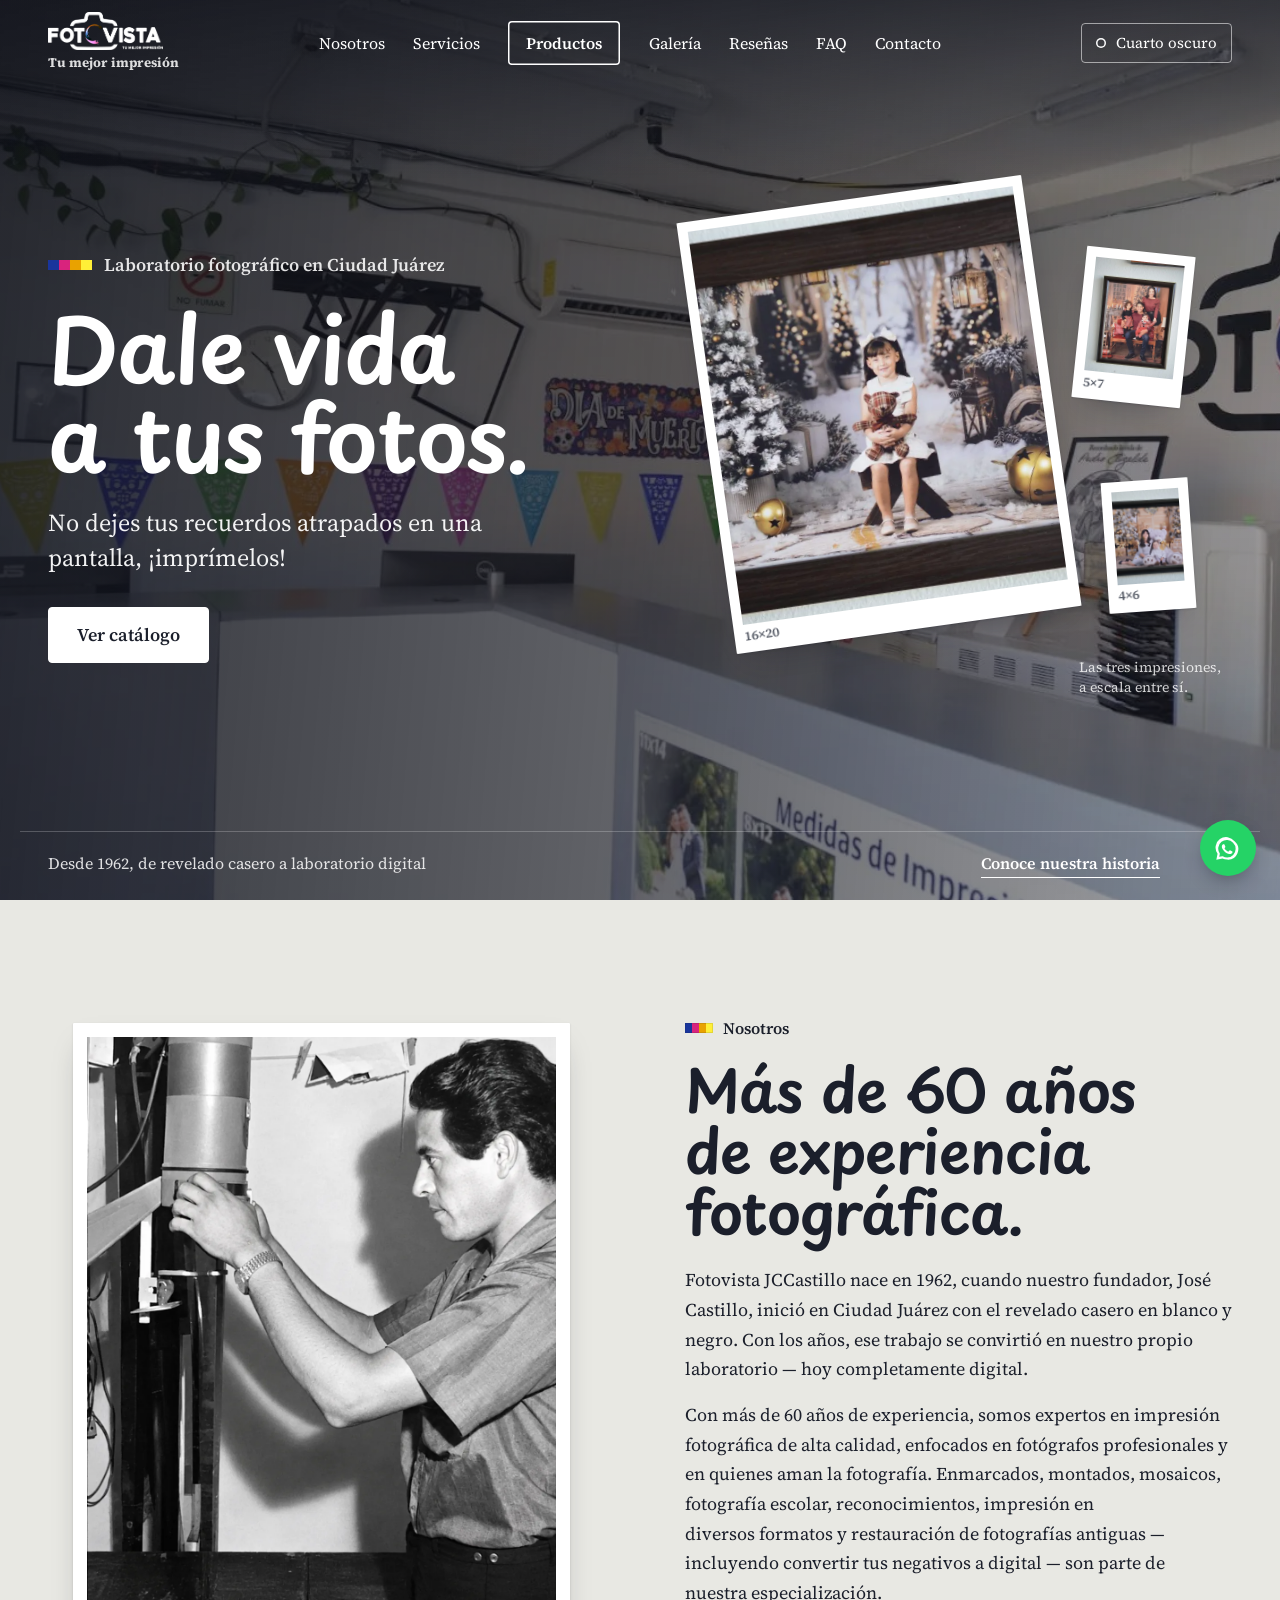
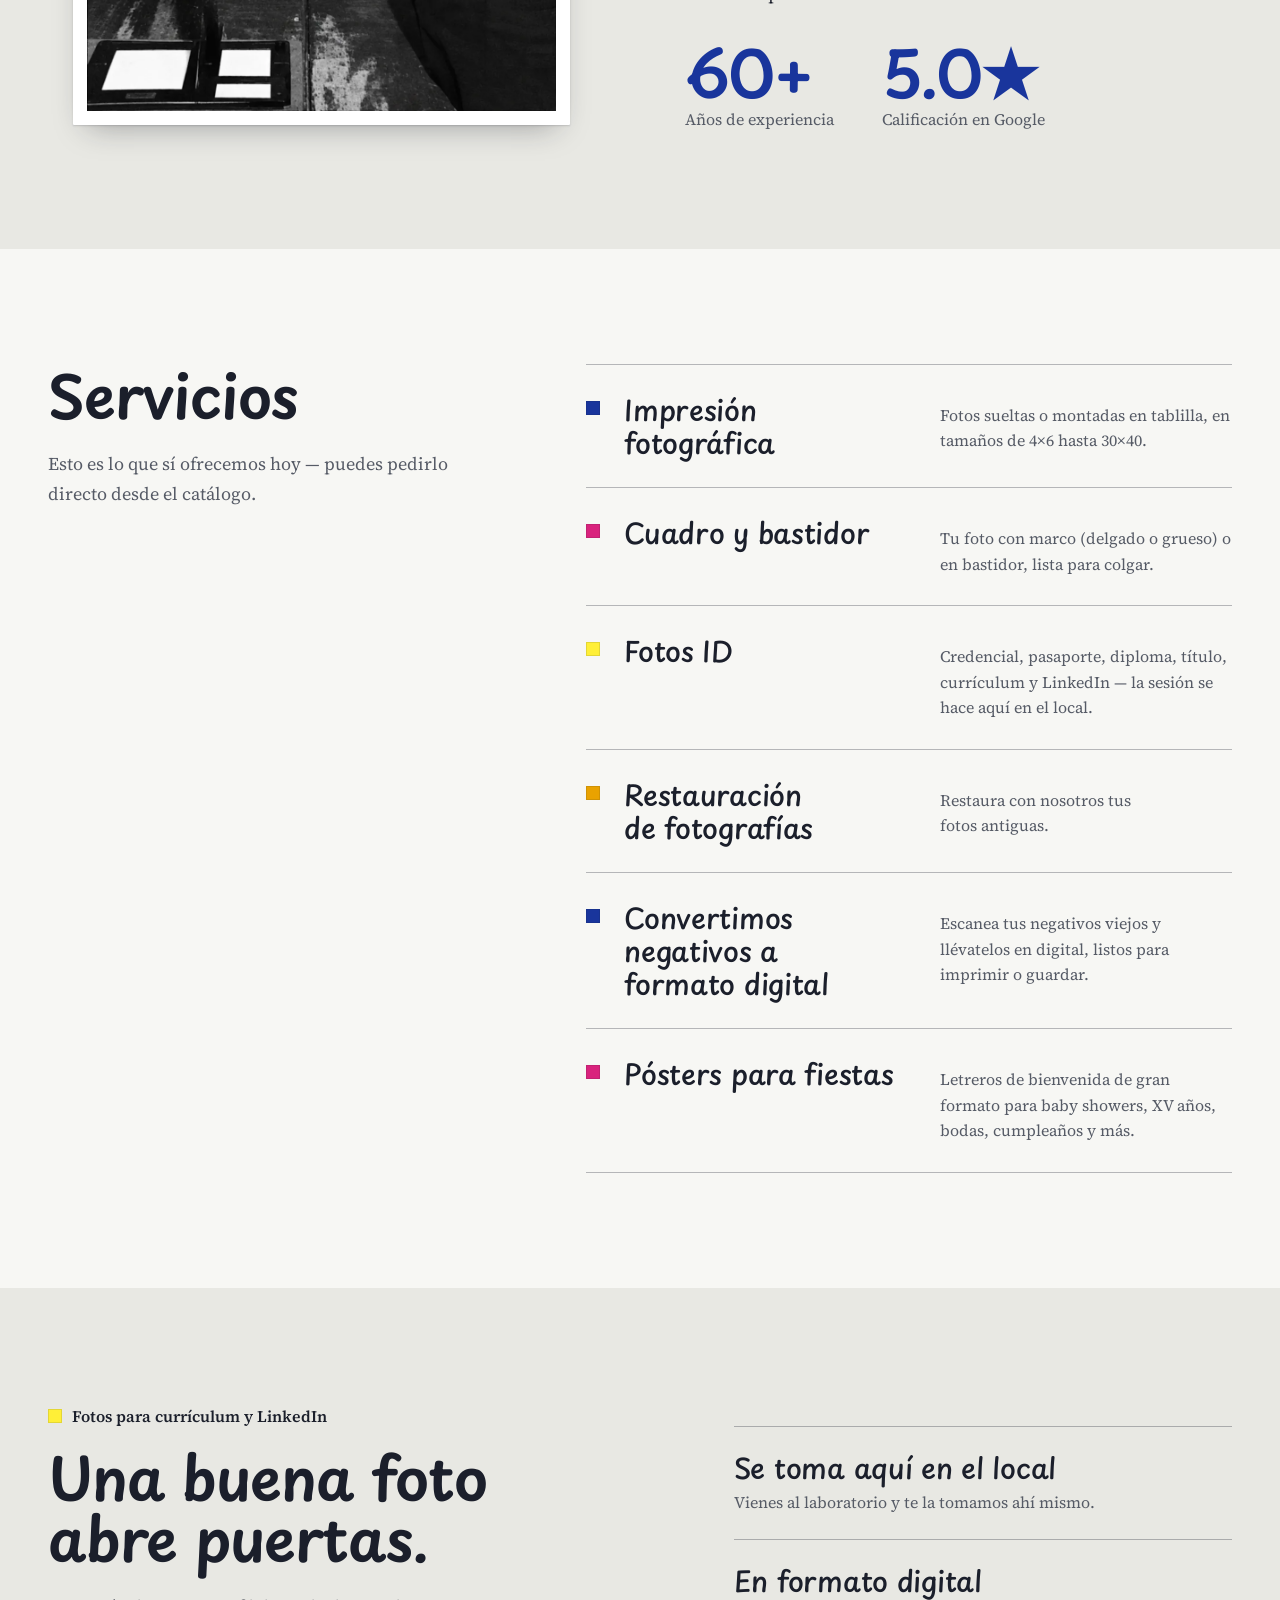
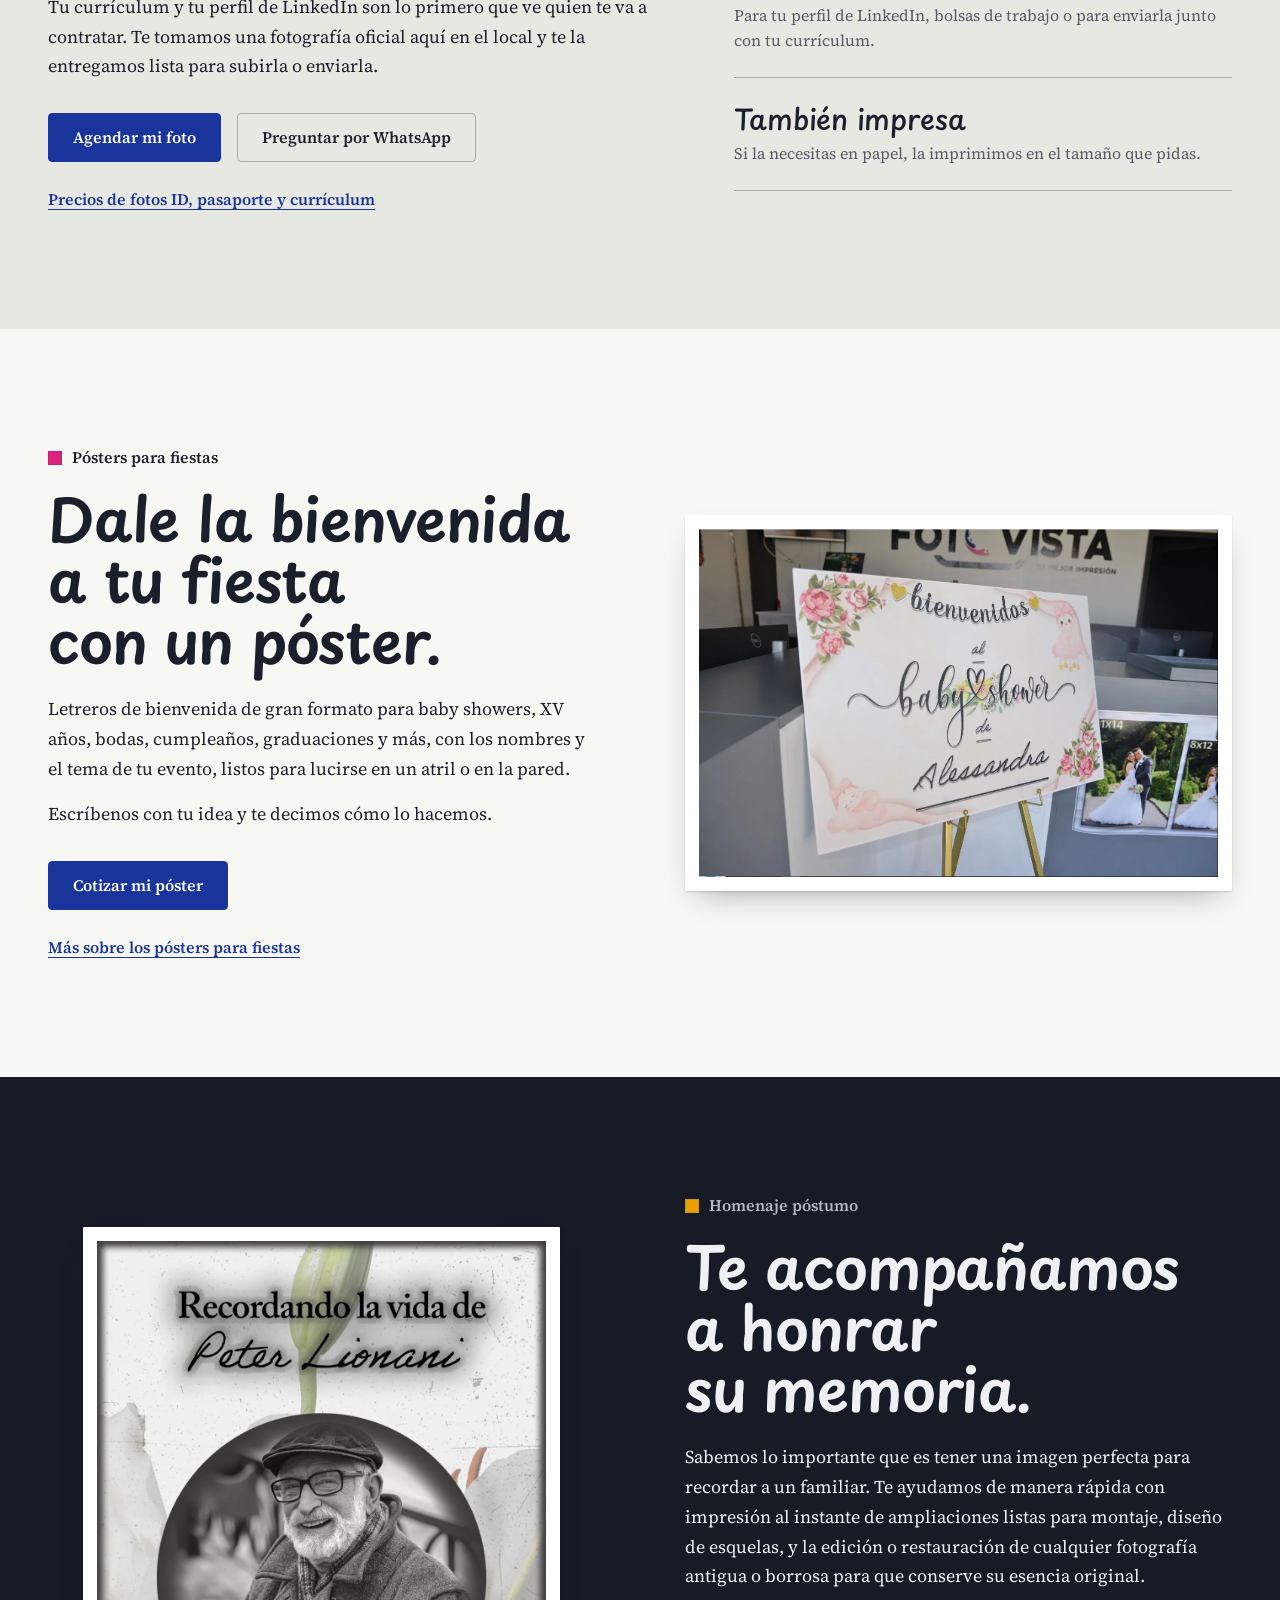
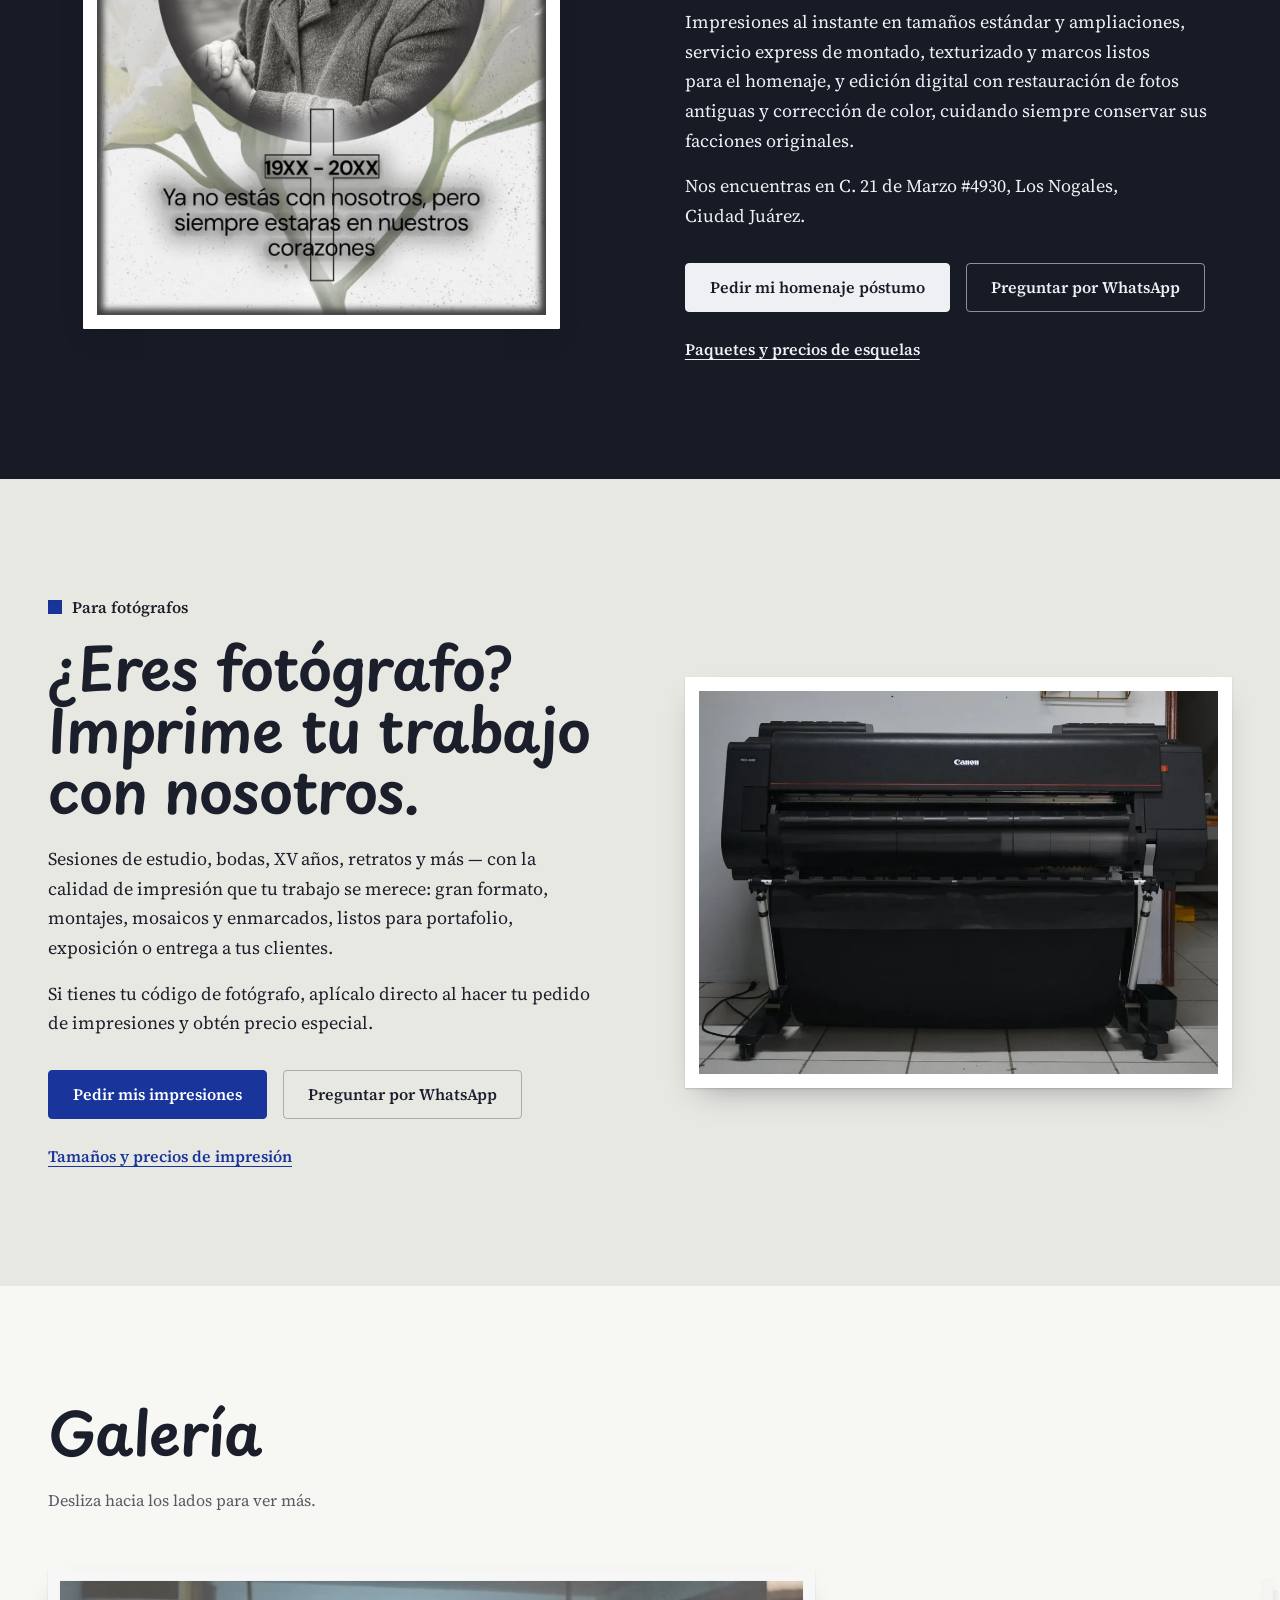
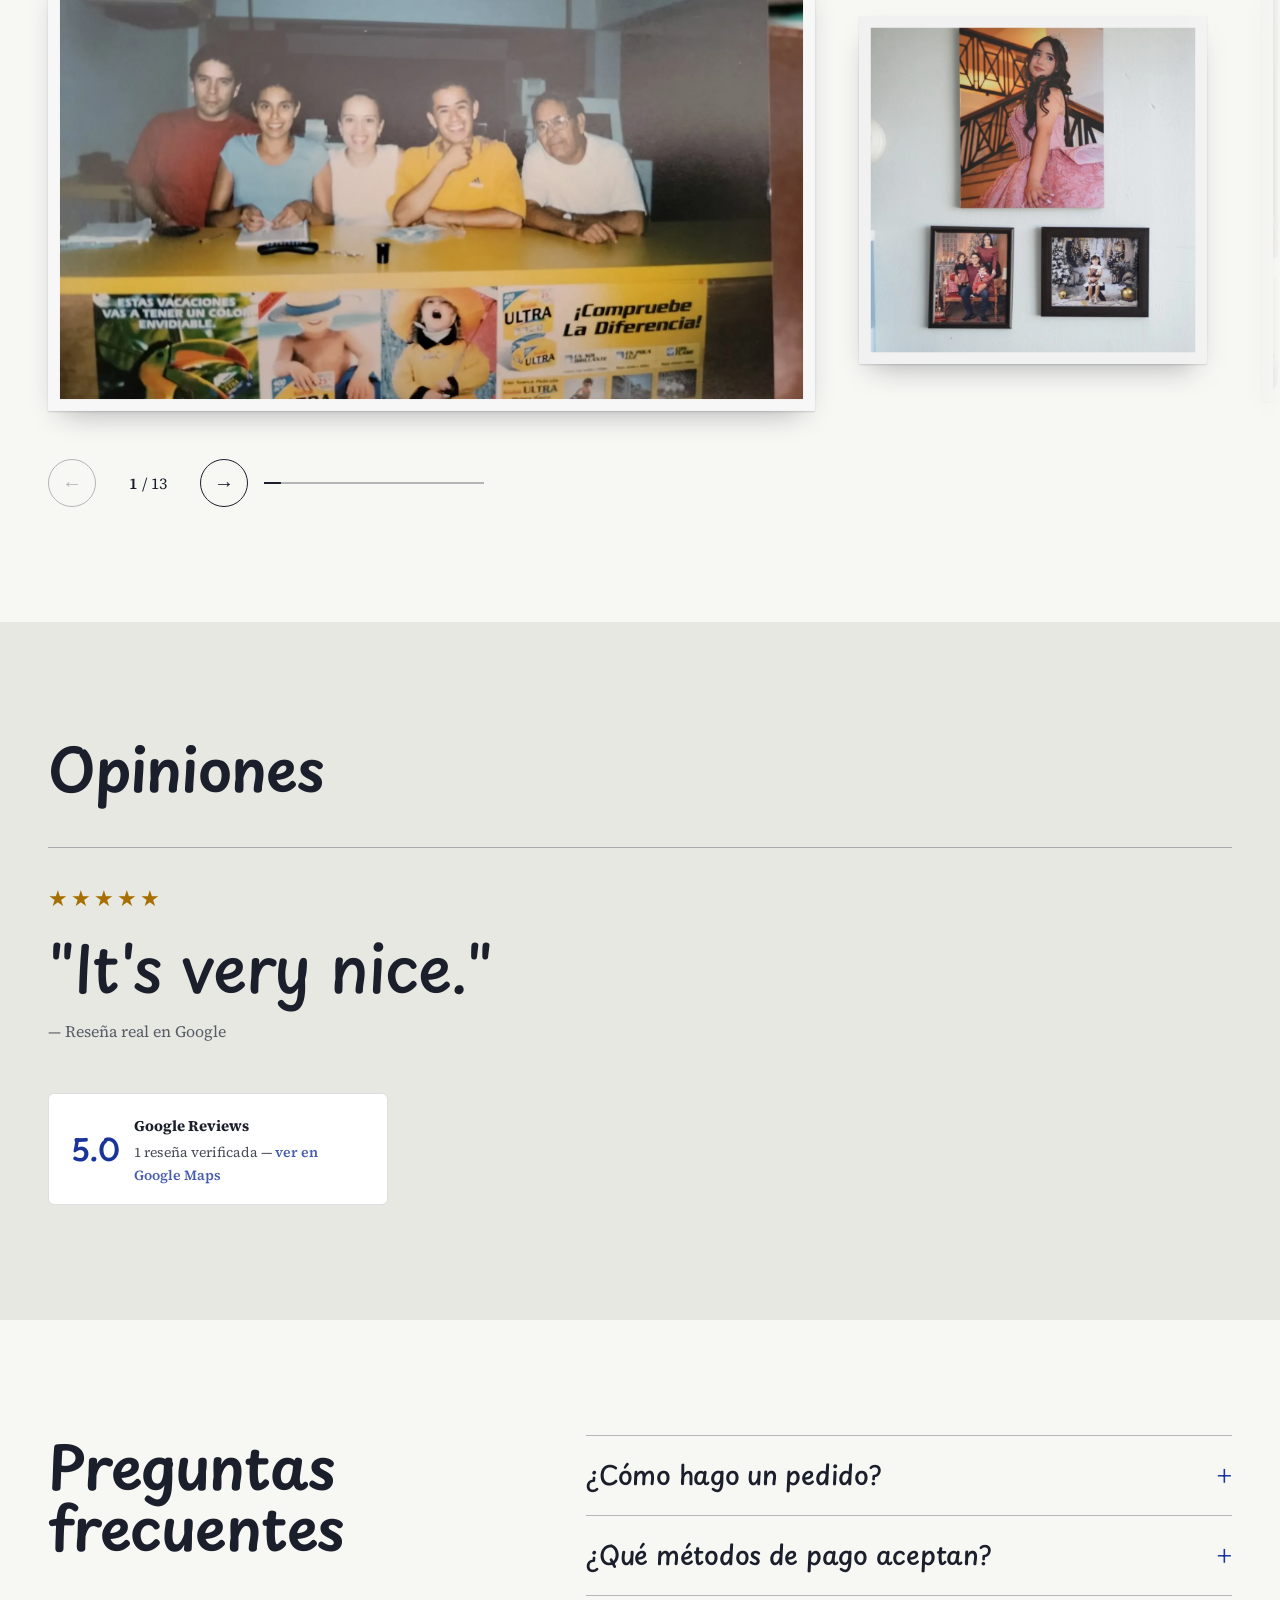
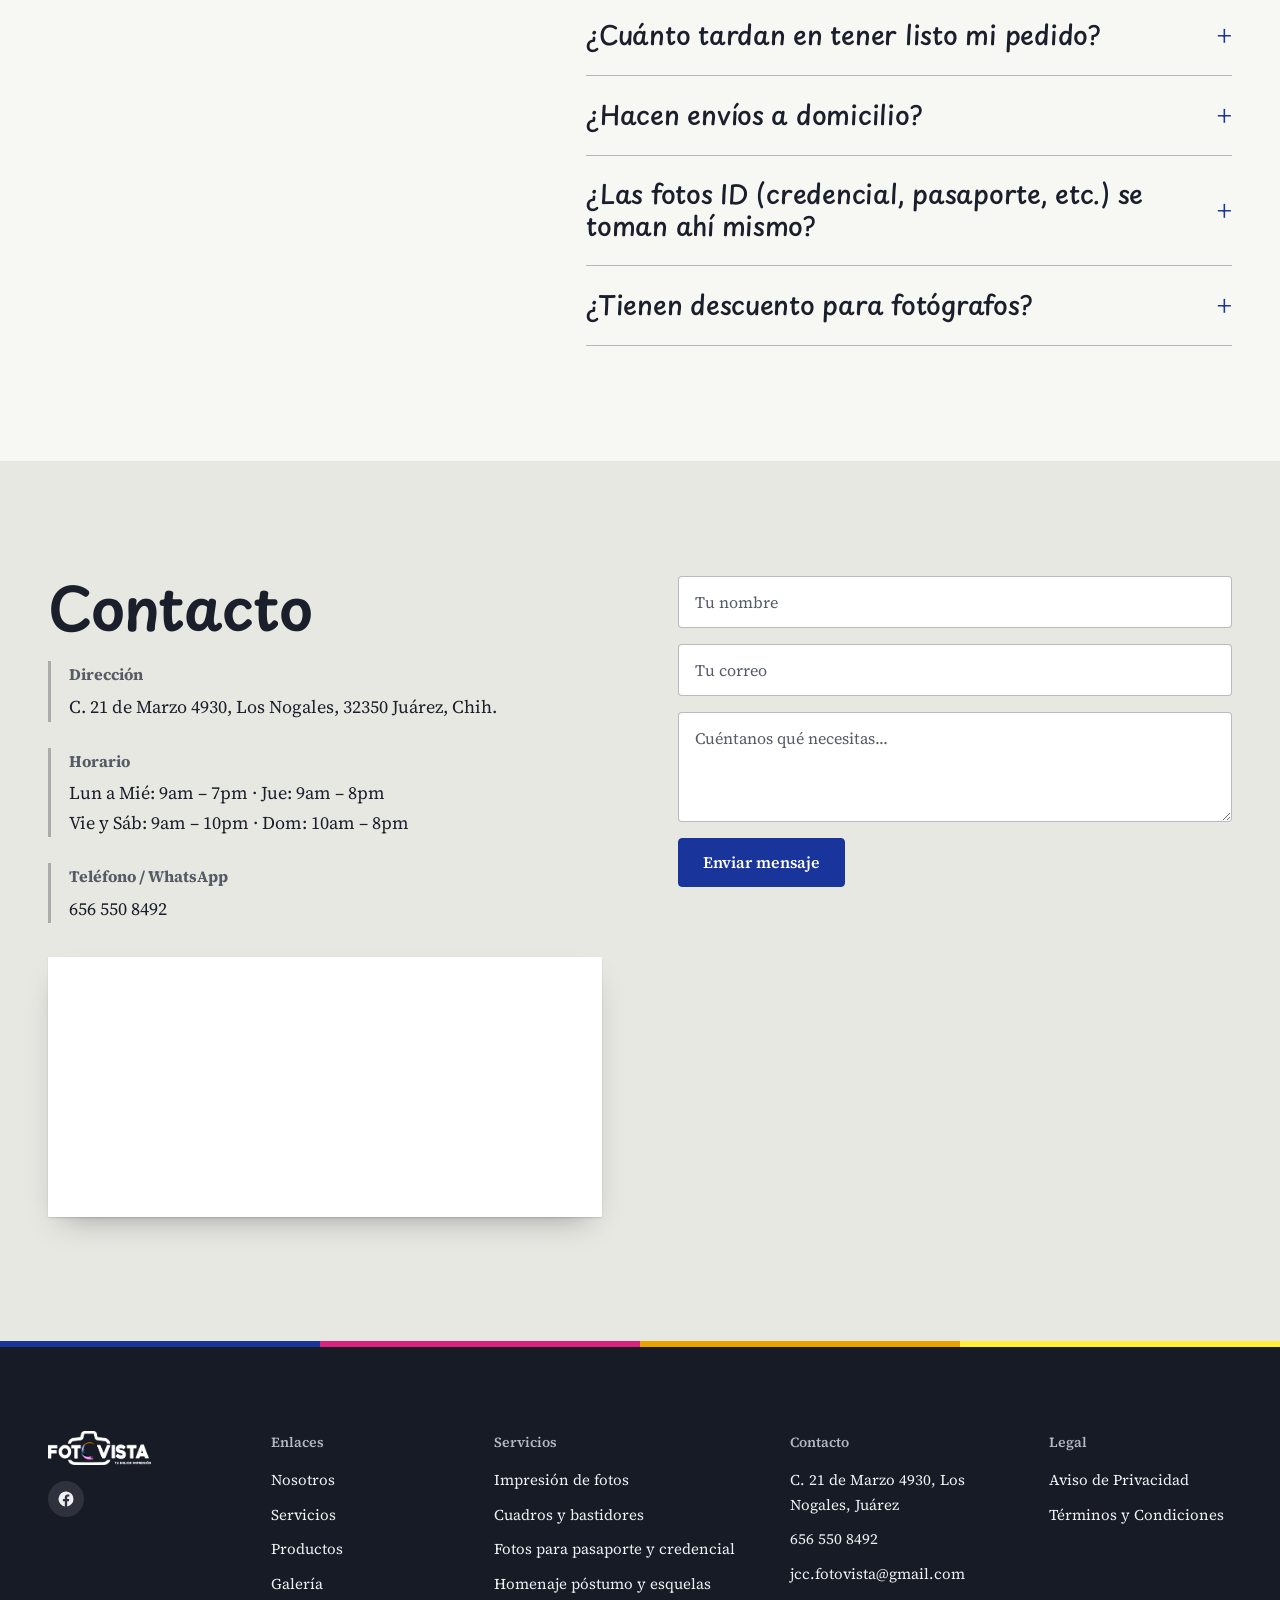
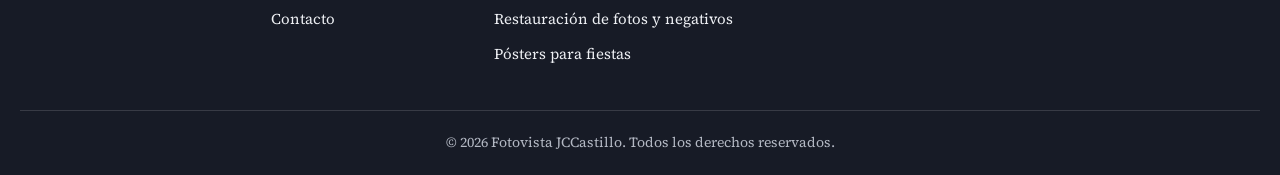
==== commit 57c9ae26: "Add files via upload" ====
--- a/index.html
+++ b/index.html
@@ -4,7 +4,7 @@
 <head>
   <meta charset="UTF-8">
   <meta name="viewport" content="width=device-width, initial-scale=1.0">
-  <title>Fotovista JCCastillo — Laboratorio Fotográfico en Juárez</title>
+  <title>Laboratorio fotográfico en Ciudad Juárez | Fotovista JCCastillo</title>
   <meta name="description"
     content="Laboratorio fotográfico en Los Nogales, Juárez. Impresión fotográfica, fotos montadas en tablilla, cuadro, bastidor y fotos ID (credencial, pasaporte, diploma, título), fotos para currículum y LinkedIn y pósters para fiestas. Pide en línea por WhatsApp o correo.">
   <link rel="canonical" href="https://fotovistajz.com/">
@@ -84,7 +84,20 @@
     ],
     "sameAs": [
       "https://www.facebook.com/profile.php?id=61593201084522"
-    ]
+    ],
+    "areaServed": { "@type": "City", "name": "Ciudad Juárez" },
+    "hasOfferCatalog": {
+      "@type": "OfferCatalog",
+      "name": "Servicios de laboratorio fotográfico",
+      "itemListElement": [
+        { "@type": "Offer", "itemOffered": { "@type": "Service", "name": "Impresión de fotos", "url": "https://fotovistajz.com/impresion-de-fotos.html" } },
+        { "@type": "Offer", "itemOffered": { "@type": "Service", "name": "Cuadros y bastidores", "url": "https://fotovistajz.com/cuadros-y-bastidores.html" } },
+        { "@type": "Offer", "itemOffered": { "@type": "Service", "name": "Fotos para pasaporte, visa y credencial", "url": "https://fotovistajz.com/fotos-para-pasaporte-y-credencial.html" } },
+        { "@type": "Offer", "itemOffered": { "@type": "Service", "name": "Esquelas y homenaje póstumo", "url": "https://fotovistajz.com/homenaje-postumo.html" } },
+        { "@type": "Offer", "itemOffered": { "@type": "Service", "name": "Restauración de fotos y negativos a digital", "url": "https://fotovistajz.com/restauracion-de-fotos.html" } },
+        { "@type": "Offer", "itemOffered": { "@type": "Service", "name": "Pósters de bienvenida para fiestas", "url": "https://fotovistajz.com/posters-para-fiestas.html" } }
+      ]
+    }
   }
   </script>
 
@@ -138,8 +151,7 @@
     <div class="hero-bg" aria-hidden="true"></div>
     <div class="wrap hero-grid">
       <div>
-        <span class="eyebrow">Laboratorio fotográfico en Ciudad Juárez</span>
-        <h1>Dale vida a tus fotos.</h1>
+        <h1><span class="eyebrow">Laboratorio fotográfico en Ciudad Juárez</span> Dale vida a tus fotos.</h1>
         <p>No dejes tus recuerdos atrapados en una pantalla, ¡imprímelos!</p>
         <div class="btn-row">
           <a href="#" class="btn btn-primary" id="heroCatalogoBtn">Ver catálogo</a>
@@ -173,7 +185,7 @@
   <!-- ============ NOSOTROS ============ -->
   <section class="about site-section dark-section tone-light" id="nosotros">
     <div class="wrap about-grid">
-      <img src="assets/fotos/srcastillo.webp" alt="Interior del laboratorio Fotovista" width="989" height="1420">
+      <img src="assets/fotos/srcastillo.webp" alt="José Castillo, fundador de Fotovista, trabajando en el laboratorio" width="1047" height="1503">
       <div>
         <span class="sec-num">Nosotros</span>
         <h2>Más de 60 años de experiencia fotográfica.</h2>
@@ -202,27 +214,27 @@
       </div>
       <div class="services-grid">
         <div class="card svc-blue">
-          <h3>Impresión fotográfica</h3>
+          <h3><a href="impresion-de-fotos.html">Impresión fotográfica</a></h3>
           <p>Fotos sueltas o montadas en tablilla, en tamaños de 4×6 hasta 30×40.</p>
         </div>
         <div class="card svc-pink">
-          <h3>Cuadro y bastidor</h3>
+          <h3><a href="cuadros-y-bastidores.html">Cuadro y bastidor</a></h3>
           <p>Tu foto con marco (delgado o grueso) o en bastidor, lista para colgar.</p>
         </div>
         <div class="card svc-yellow">
-          <h3>Fotos ID</h3>
+          <h3><a href="fotos-para-pasaporte-y-credencial.html">Fotos ID</a></h3>
           <p>Credencial, pasaporte, diploma, título, currículum y LinkedIn — la sesión se hace aquí en el local.</p>
         </div>
         <div class="card svc-amber">
-          <h3>Restauración de fotografías</h3>
+          <h3><a href="restauracion-de-fotos.html">Restauración de fotografías</a></h3>
           <p>Restaura con nosotros tus fotos antiguas.</p>
         </div>
         <div class="card svc-blue">
-          <h3>Convertimos negativos a formato digital</h3>
+          <h3><a href="restauracion-de-fotos.html">Convertimos negativos a formato digital</a></h3>
           <p>Escanea tus negativos viejos y llévatelos en digital, listos para imprimir o guardar.</p>
         </div>
         <div class="card svc-pink">
-          <h3>Pósters para fiestas</h3>
+          <h3><a href="posters-para-fiestas.html">Pósters para fiestas</a></h3>
           <p>Letreros de bienvenida de gran formato para baby showers, XV años, bodas, cumpleaños y más.</p>
         </div>
       </div>
@@ -248,6 +260,7 @@
           <a href="https://wa.me/526565508492?text=Hola%2C%20quisiera%20agendar%20una%20foto%20para%20mi%20curr%C3%ADculum%20o%20LinkedIn.%20%C2%BFMe%20pueden%20dar%20informaci%C3%B3n%3F"
             class="btn btn-ghost" target="_blank" rel="noopener">Preguntar por WhatsApp</a>
         </div>
+        <a class="sec-more" href="fotos-para-pasaporte-y-credencial.html">Precios de fotos ID, pasaporte y currículum</a>
       </div>
       <ul class="cv-points">
         <li><div><h3>Se toma aquí en el local</h3>
@@ -276,6 +289,7 @@
           <a href="https://wa.me/526565508492?text=Hola%2C%20quisiera%20informaci%C3%B3n%20para%20hacer%20un%20p%C3%B3ster%20de%20bienvenida%20para%20mi%20fiesta."
             class="btn btn-primary" target="_blank" rel="noopener">Cotizar mi póster</a>
         </div>
+        <a class="sec-more" href="posters-para-fiestas.html">Más sobre los pósters para fiestas</a>
       </div>
       <img src="assets/fotos/lab-4.webp" alt="Póster de bienvenida para baby shower impreso en gran formato, sobre un atril dorado" width="1377" height="922" loading="lazy">
     </div>
@@ -308,6 +322,7 @@
           <a href="#" id="homenajeWhatsappBtn" class="btn btn-ghost" target="_blank" rel="noopener">Preguntar por
             WhatsApp</a>
         </div>
+        <a class="sec-more" href="homenaje-postumo.html">Paquetes y precios de esquelas</a>
       </div>
     </div>
   </section>
@@ -323,7 +338,7 @@
   <section class="products site-section dark-section tone-light" id="para-fotografos">
     <div class="wrap about-grid">
       <img src="assets/fotos/extra/extra-1.webp" alt="Impresora de gran formato en el laboratorio Fotovista"
-        width="1600" height="1068">
+        width="978" height="722">
       <div>
         <span class="sec-num">Para fotógrafos</span>
         <h2>¿Eres fotógrafo? Imprime tu trabajo con nosotros.</h2>
@@ -338,6 +353,7 @@
           <a href="#" id="photogWhatsappBtn" class="btn btn-ghost" target="_blank" rel="noopener">Preguntar por
             WhatsApp</a>
         </div>
+        <a class="sec-more" href="impresion-de-fotos.html">Tamaños y precios de impresión</a>
       </div>
     </div>
   </section>
@@ -522,6 +538,15 @@
         <a href="#contacto">Contacto</a>
       </div>
       <div class="footer-col">
+        <b>Servicios</b>
+        <a href="impresion-de-fotos.html">Impresión de fotos</a>
+        <a href="cuadros-y-bastidores.html">Cuadros y bastidores</a>
+        <a href="fotos-para-pasaporte-y-credencial.html">Fotos para pasaporte y credencial</a>
+        <a href="homenaje-postumo.html">Homenaje póstumo y esquelas</a>
+        <a href="restauracion-de-fotos.html">Restauración de fotos y negativos</a>
+        <a href="posters-para-fiestas.html">Pósters para fiestas</a>
+      </div>
+      <div class="footer-col">
         <b>Contacto</b>
         <span>C. 21 de Marzo 4930, Los Nogales, Juárez</span>
         <span>656 550 8492</span>
--- a/theme.css
+++ b/theme.css
@@ -693,6 +693,10 @@
   color: rgba(255, 255, 255, .88);
 }
 
+/* La etiqueta va dentro del h1 (le dice a Google qué es el negocio),
+   pero se ve igual que una línea pequeña aparte */
+body.immersive .hero h1 .eyebrow { line-height: 1.4; }
+
 body.immersive .hero .eyebrow::before {
   content: '';
   flex: none;
@@ -936,6 +940,20 @@
 body.immersive #posters .about-grid > img,
 body.immersive #para-fotografos .about-grid > img { order: 2; }
 
+/* Enlace a la página del servicio, bajo los botones de cada sección */
+.sec-more {
+  display: inline-block;
+  margin-top: var(--s-6);
+  font-size: var(--t-16);
+  font-weight: 600;
+  color: var(--accion);
+  text-decoration: underline;
+  text-underline-offset: 4px;
+}
+
+.sec-more:hover { color: var(--accion-hover); }
+body.immersive #homenaje .sec-more { color: var(--sobre-escenario); }
+
 body.immersive #homenaje .about-grid p { color: var(--sobre-escenario); }
 body.immersive #homenaje .sec-num { color: var(--sobre-escenario-2); }
 body.immersive #homenaje .btn-primary {
@@ -1047,6 +1065,18 @@
   font-family: var(--font-display);
   font-size: var(--t-h3);
   font-weight: 500;
+}
+
+body.immersive .services-grid .card h3 a {
+  color: inherit;
+  text-decoration: none;
+}
+
+body.immersive .services-grid .card h3 a:hover {
+  color: var(--accion);
+  text-decoration: underline;
+  text-decoration-thickness: 1.5px;
+  text-underline-offset: 5px;
 }
 
 body.immersive .services-grid .card p {
@@ -1499,7 +1529,21 @@
   background: var(--tira);
 }
 
-body.immersive footer .wrap { max-width: var(--ancho); }
+body.immersive footer .wrap,
+.service-page footer .wrap { max-width: var(--ancho); }
+
+.footer-grid { grid-template-columns: 1.2fr 1.4fr 1.2fr 1fr; }
+body.immersive .footer-grid { grid-template-columns: 1fr 1fr 1.4fr 1.2fr 1fr; }
+
+@media (max-width: 900px) {
+  .footer-grid,
+  body.immersive .footer-grid { grid-template-columns: 1fr 1fr; }
+}
+
+@media (max-width: 420px) {
+  .footer-grid,
+  body.immersive .footer-grid { grid-template-columns: 1fr; }
+}
 
 body.immersive footer .logo-img,
 .footer-brand .logo-img {
@@ -1732,6 +1776,281 @@
 }
 
 /* ==========================================================
+   9b) PÁGINAS DE SERVICIO (impresion-de-fotos.html, etc.)
+   ========================================================== */
+
+body[data-familia="azul"], li[data-familia="azul"] { --familia: var(--azul); --muestra: var(--azul); }
+body[data-familia="rosa"], li[data-familia="rosa"] { --familia: var(--rosa); --muestra: var(--rosa); }
+body[data-familia="ambar"], li[data-familia="ambar"] { --familia: var(--ambar); --muestra: var(--ambar); }
+body[data-familia="amarillo"], li[data-familia="amarillo"] { --familia: var(--amarillo); --muestra: var(--amarillo); }
+
+body.service-page::before { content: none; }
+
+.sp-header {
+  position: sticky;
+  top: 0;
+  z-index: 50;
+  background: color-mix(in srgb, var(--papel) 94%, transparent);
+  border-bottom: 0;
+}
+
+@supports (backdrop-filter: blur(1px)) {
+  .sp-header { backdrop-filter: blur(12px); -webkit-backdrop-filter: blur(12px); }
+}
+
+.sp-header .wrap {
+  max-width: var(--ancho);
+  min-height: var(--header-h);
+  padding: 12px var(--margen);
+  gap: 16px;
+}
+
+.sp-header .logo { text-decoration: none; }
+.sp-header .logo-img { height: 38px; width: auto; }
+
+.sp-nav {
+  display: flex;
+  align-items: center;
+  gap: clamp(14px, 2.4vw, 28px);
+}
+
+.sp-nav-link {
+  color: var(--tinta);
+  text-decoration: none;
+  font-size: var(--t-16);
+}
+
+.sp-nav-link:hover { text-decoration: underline; text-underline-offset: 4px; }
+.sp-nav .btn { padding: 10px 18px; }
+
+.sp-main .wrap { max-width: var(--ancho); }
+
+.sp-breadcrumb {
+  list-style: none;
+  display: flex;
+  flex-wrap: wrap;
+  gap: 4px 8px;
+  margin: 0;
+  padding: var(--s-6) 0 0;
+  font-size: var(--t-14);
+  color: var(--tinta-2);
+}
+
+.sp-breadcrumb li + li::before { content: '/'; margin-right: 8px; opacity: .6; }
+.sp-breadcrumb a { color: var(--tinta-2); }
+.sp-breadcrumb a:hover { color: var(--accion); }
+
+.sp-hero { padding: clamp(32px, 5vw, 64px) 0 0; }
+
+.sp-hero-grid {
+  display: grid;
+  grid-template-columns: minmax(0, 1.1fr) minmax(0, .9fr);
+  gap: clamp(32px, 6vw, 96px);
+  align-items: center;
+}
+
+.sp-hero h1 {
+  font-size: clamp(38px, 5.2vw, 72px);
+  margin-bottom: var(--s-6);
+}
+
+.sp-lead {
+  font-size: clamp(19px, 1.6vw, 22px);
+  line-height: 1.55;
+  max-width: 32em;
+  margin-bottom: var(--s-8);
+}
+
+.sp-print {
+  justify-self: center;
+  width: auto;
+  height: auto;
+  max-width: 100%;
+  max-height: min(70vh, 620px);
+  object-fit: contain;
+  background: var(--impresion-borde);
+  padding: clamp(8px, 1.1vw, 14px);
+  border-radius: 1px;
+  box-shadow: var(--sombra-impresion);
+}
+
+.sp-block { padding: var(--seccion) 0; background: var(--papel); }
+.sp-block-alt { background: var(--fijador); }
+
+.sp-block h2 {
+  font-size: clamp(30px, 3.6vw, 46px);
+  margin-bottom: var(--s-6);
+}
+
+.sp-split {
+  display: grid;
+  grid-template-columns: 5fr 7fr;
+  gap: clamp(24px, 6vw, 96px);
+  align-items: start;
+}
+
+.sp-list,
+.sp-steps {
+  list-style: none;
+  margin: 0;
+  padding: 0;
+  border-top: 1px solid var(--linea-fuerte);
+}
+
+.sp-list li {
+  display: grid;
+  grid-template-columns: 14px minmax(0, 1fr);
+  gap: 4px 20px;
+  padding: 22px 0;
+  border-bottom: 1px solid var(--linea-fuerte);
+}
+
+.sp-list li::before {
+  content: '';
+  grid-row: span 2;
+  width: 14px;
+  height: 14px;
+  margin-top: .45em;
+  background: var(--familia);
+  box-shadow: inset 0 0 0 1px rgba(27, 31, 43, .12);
+}
+
+.sp-list h3 { font-size: var(--t-h3); }
+.sp-list p { color: var(--tinta-2); font-size: var(--t-16); }
+
+/* Los pasos sí son una secuencia: van numerados */
+.sp-steps { counter-reset: paso; }
+
+.sp-steps li {
+  counter-increment: paso;
+  display: grid;
+  grid-template-columns: 40px minmax(0, 1fr);
+  gap: 16px;
+  padding: 20px 0;
+  border-bottom: 1px solid var(--linea-fuerte);
+  font-size: var(--t-18);
+}
+
+.sp-steps li::before {
+  content: counter(paso);
+  width: 32px;
+  height: 32px;
+  border-radius: 50%;
+  border: 1.5px solid var(--tinta);
+  display: inline-flex;
+  align-items: center;
+  justify-content: center;
+  font-size: var(--t-16);
+  font-weight: 600;
+  font-variant-numeric: tabular-nums;
+}
+
+.sp-note {
+  font-size: var(--t-16);
+  color: var(--tinta-2);
+  max-width: 26em;
+}
+
+.sp-table-wrap { overflow-x: auto; }
+
+.sp-table {
+  width: 100%;
+  border-collapse: collapse;
+  background: var(--superficie);
+  border: 1px solid var(--linea);
+  font-size: var(--t-16);
+  font-variant-numeric: tabular-nums;
+}
+
+.sp-table caption {
+  caption-side: top;
+  text-align: left;
+  font-weight: 600;
+  padding-bottom: var(--s-3);
+  color: var(--tinta-2);
+}
+
+.sp-table th,
+.sp-table td {
+  padding: 12px 16px;
+  text-align: right;
+  border-bottom: 1px solid var(--linea);
+  white-space: nowrap;
+}
+
+.sp-table th[scope="row"],
+.sp-table thead th:first-child { text-align: left; font-weight: 600; }
+
+.sp-table thead th {
+  font-size: var(--t-14);
+  color: var(--tinta-2);
+  border-bottom: 1.5px solid var(--linea-fuerte);
+}
+
+.sp-table tbody tr:last-child > * { border-bottom: 0; }
+
+.sp-visit .info-row { margin-bottom: var(--s-6); }
+
+.sp-map-link {
+  color: var(--accion);
+  font-weight: 600;
+}
+
+.sp-others {
+  list-style: none;
+  margin: 0;
+  padding: 0;
+  display: grid;
+  grid-template-columns: repeat(auto-fill, minmax(min(100%, 260px), 1fr));
+  gap: 12px;
+}
+
+.sp-others li {
+  background: var(--superficie);
+  border: 1px solid var(--linea-fuerte);
+}
+
+.sp-others a {
+  display: flex;
+  align-items: center;
+  gap: 14px;
+  padding: 22px 20px;
+  min-height: 100%;
+  color: var(--tinta);
+  text-decoration: none;
+  font-family: var(--font-display);
+  font-size: var(--t-21);
+  font-weight: 500;
+  transition: background-color var(--rapido);
+}
+
+.sp-others a::before {
+  content: '';
+  flex: none;
+  width: 14px;
+  height: 14px;
+  background: var(--familia);
+  box-shadow: inset 0 0 0 1px rgba(27, 31, 43, .12);
+}
+
+.sp-others a:hover { background: var(--fijador); }
+
+@media (max-width: 900px) {
+  .sp-hero-grid,
+  .sp-split { grid-template-columns: 1fr; }
+  .sp-print { order: -1; max-height: 56vh; }
+  .sp-header .wrap { padding: 10px 20px; }
+  .sp-main .wrap { padding: 0 20px; }
+}
+
+@media (max-width: 560px) {
+  .sp-nav-link { display: none; }
+  .sp-header .logo-img { height: 32px; }
+  .sp-table th,
+  .sp-table td { padding: 10px 12px; }
+}
+
+/* ==========================================================
    10) MENOS MOVIMIENTO
    ========================================================== */
 
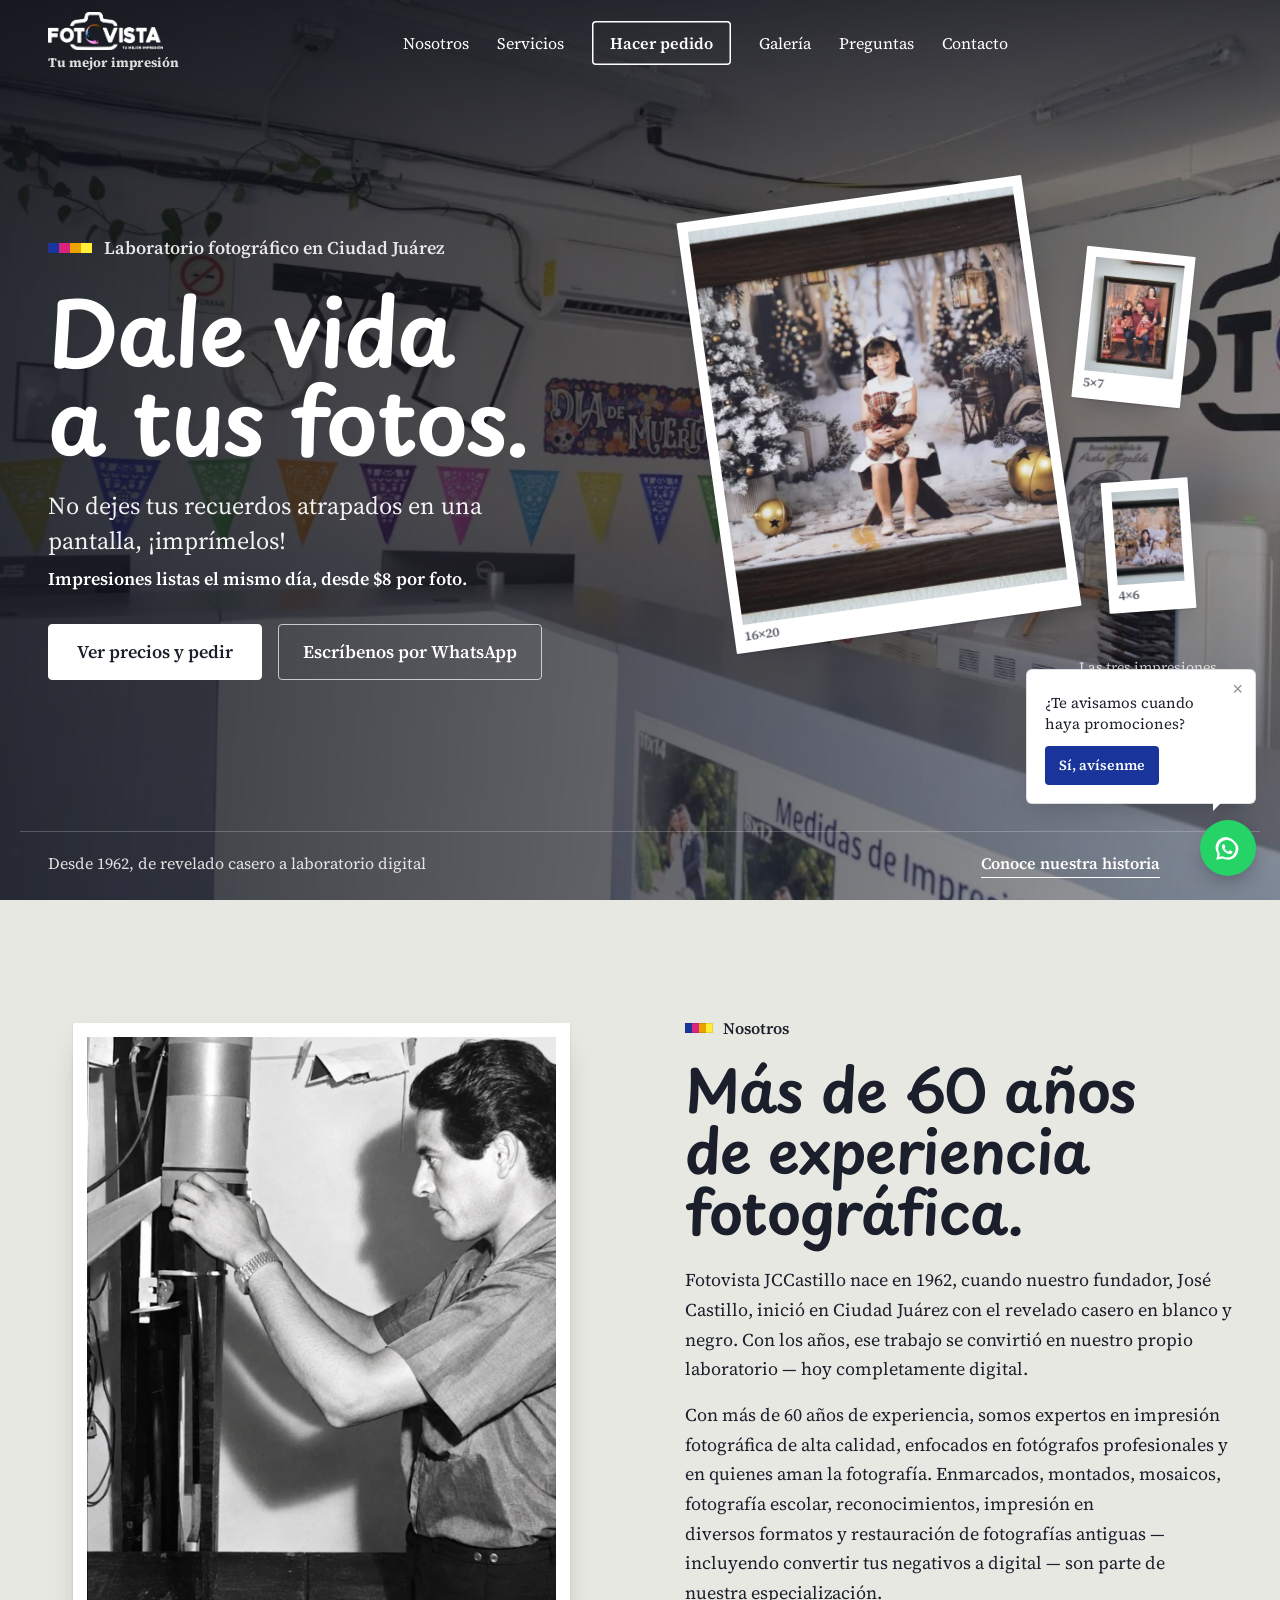
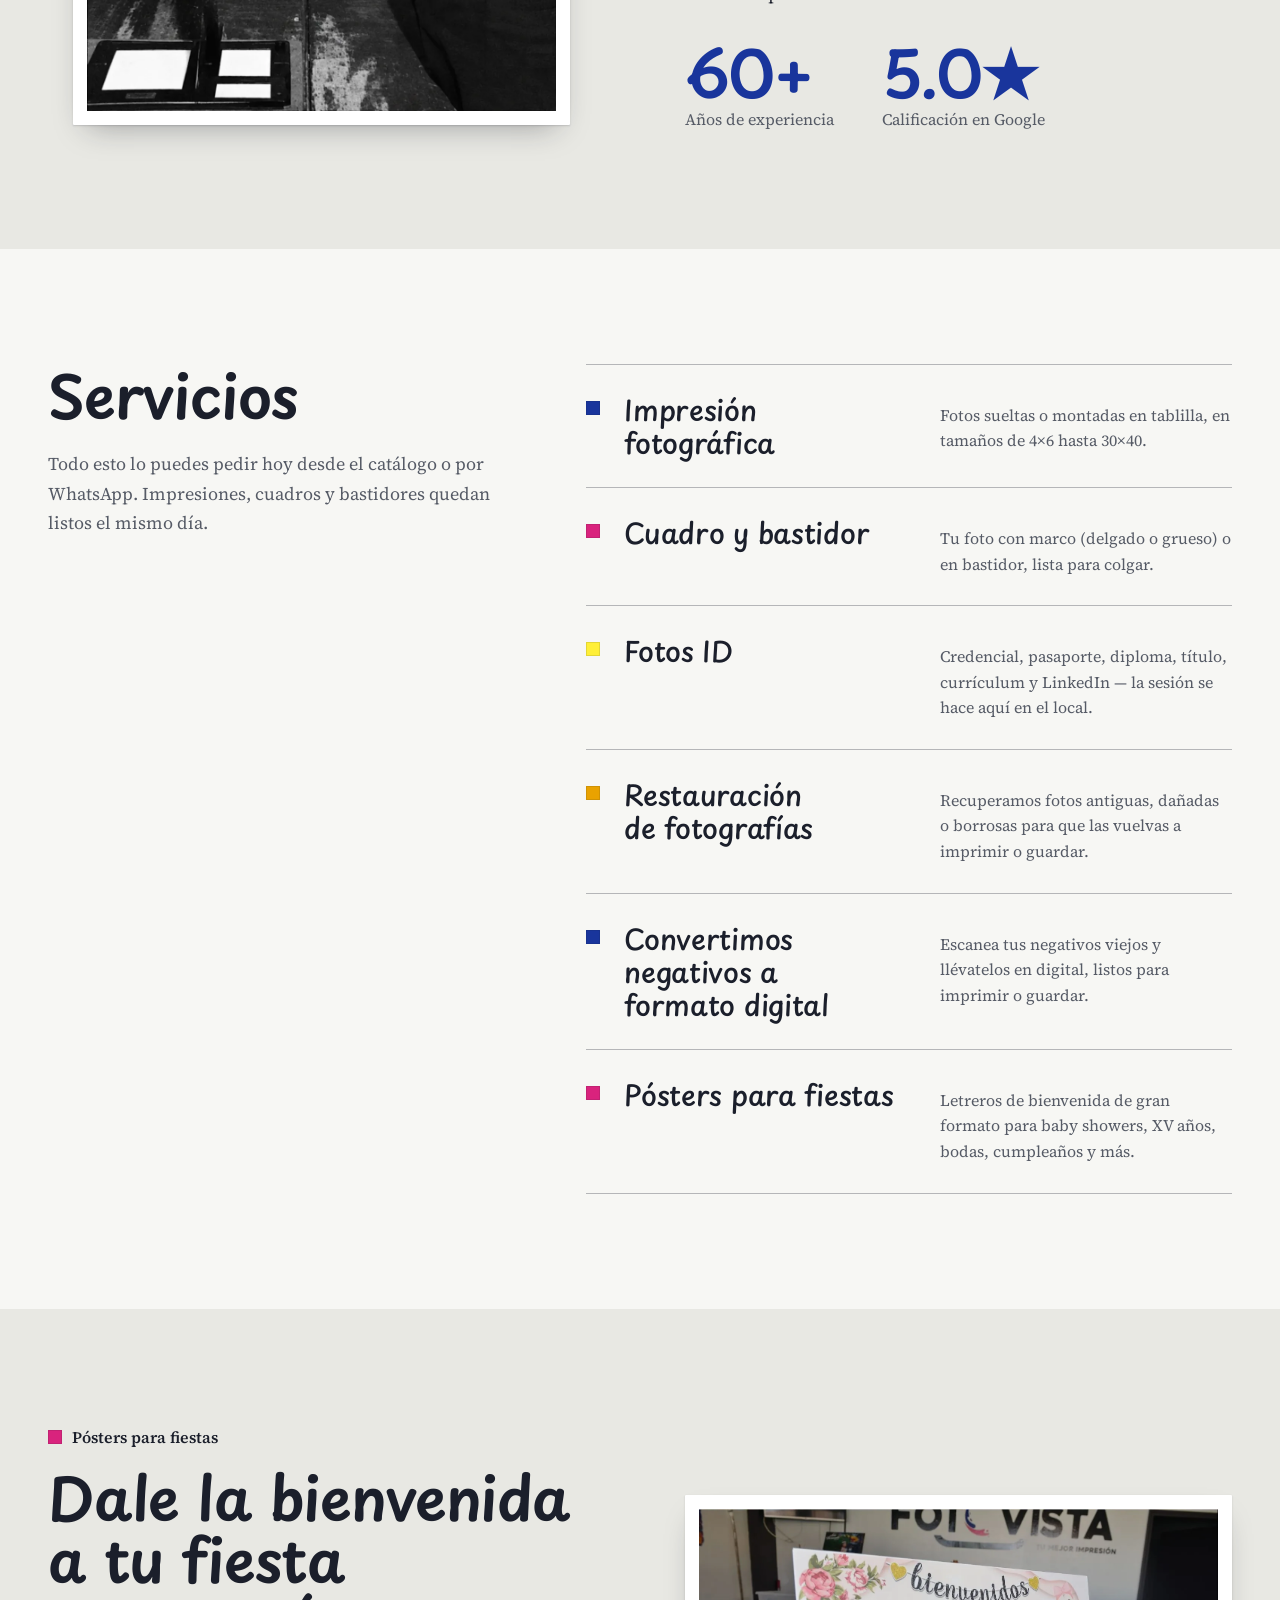
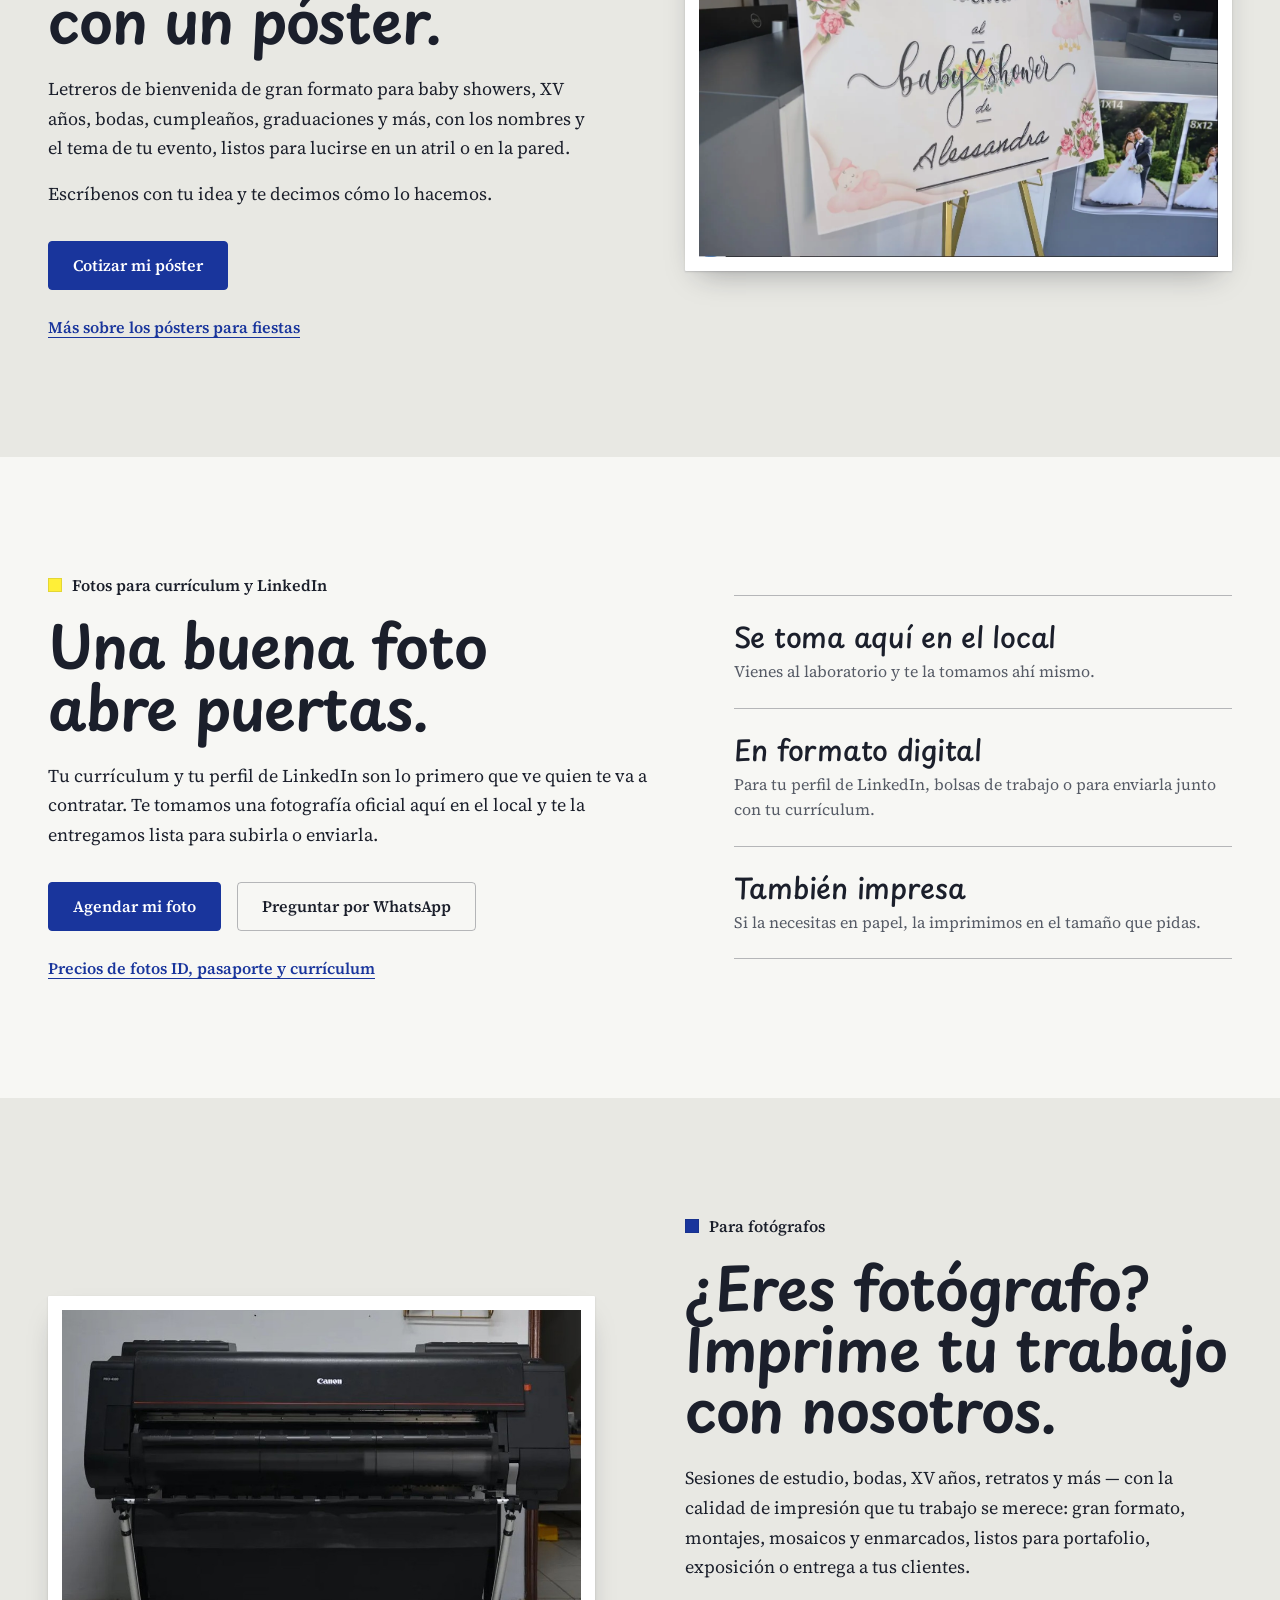
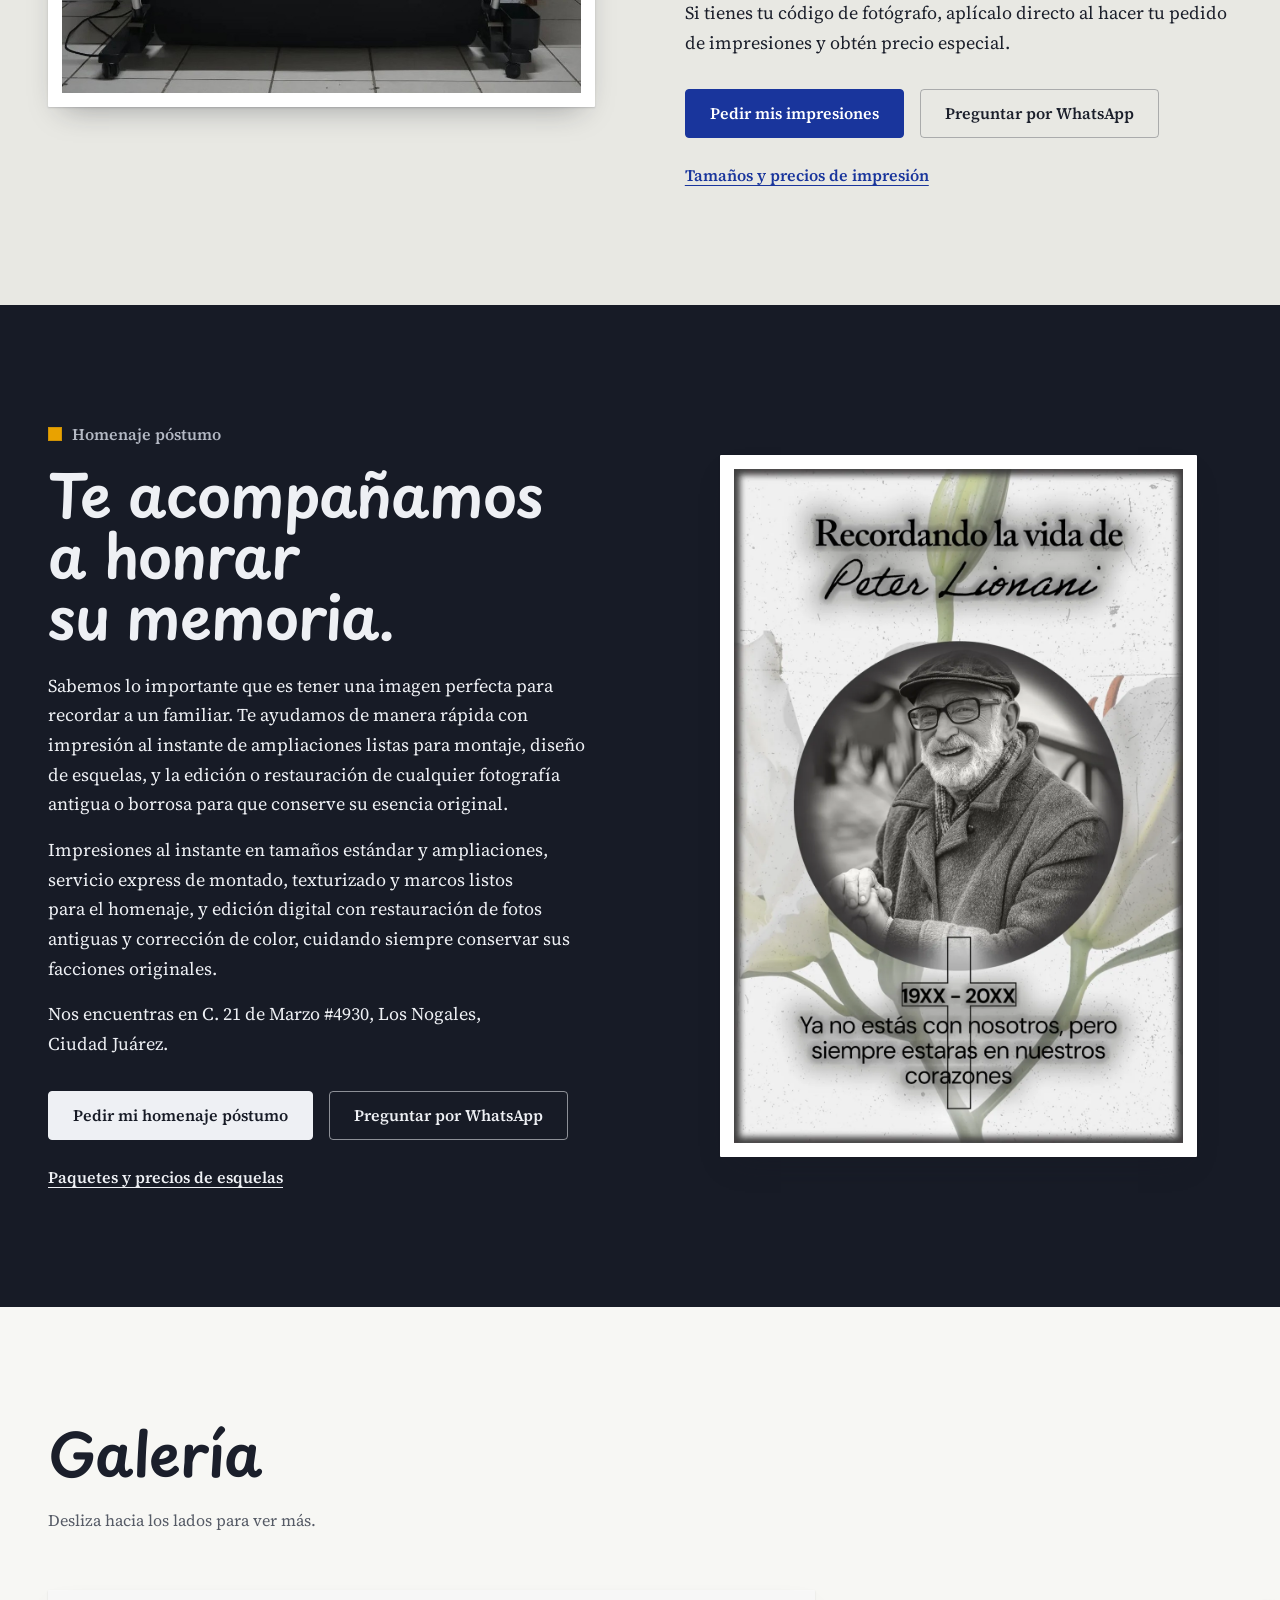
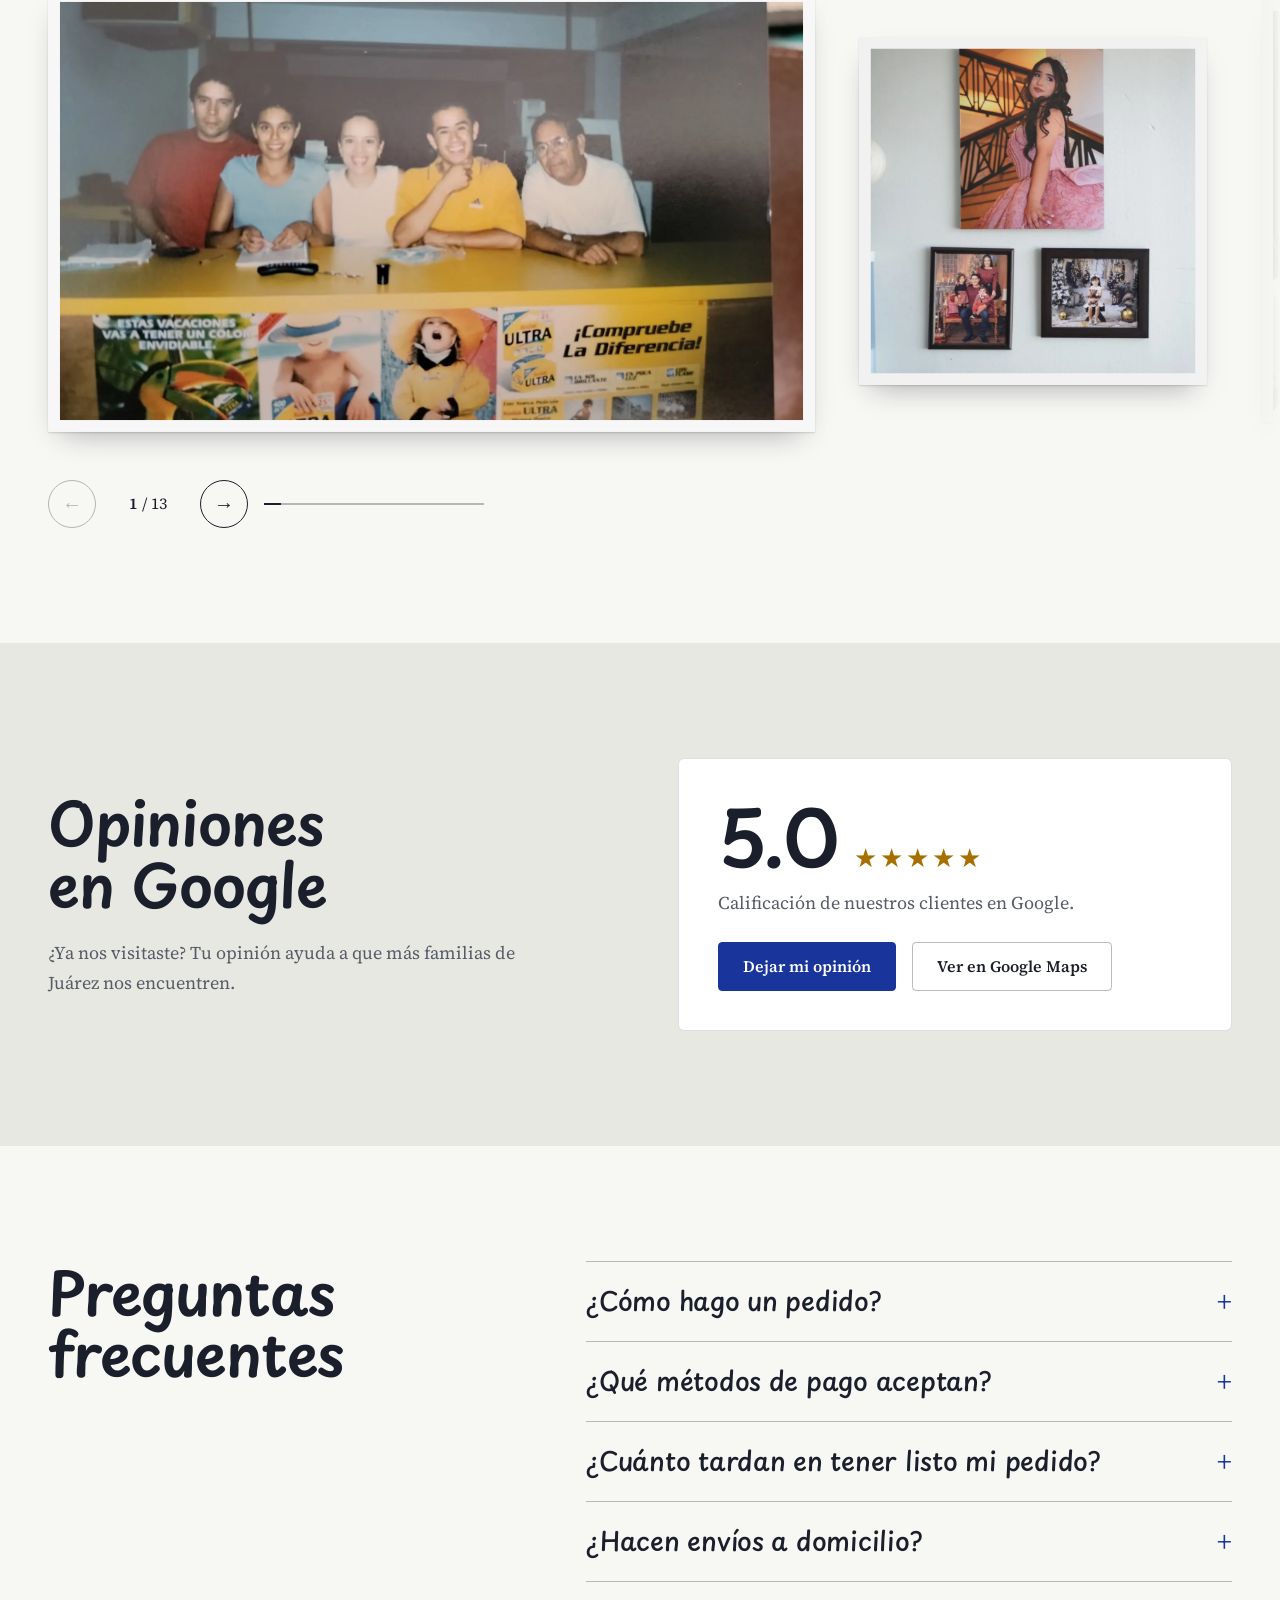
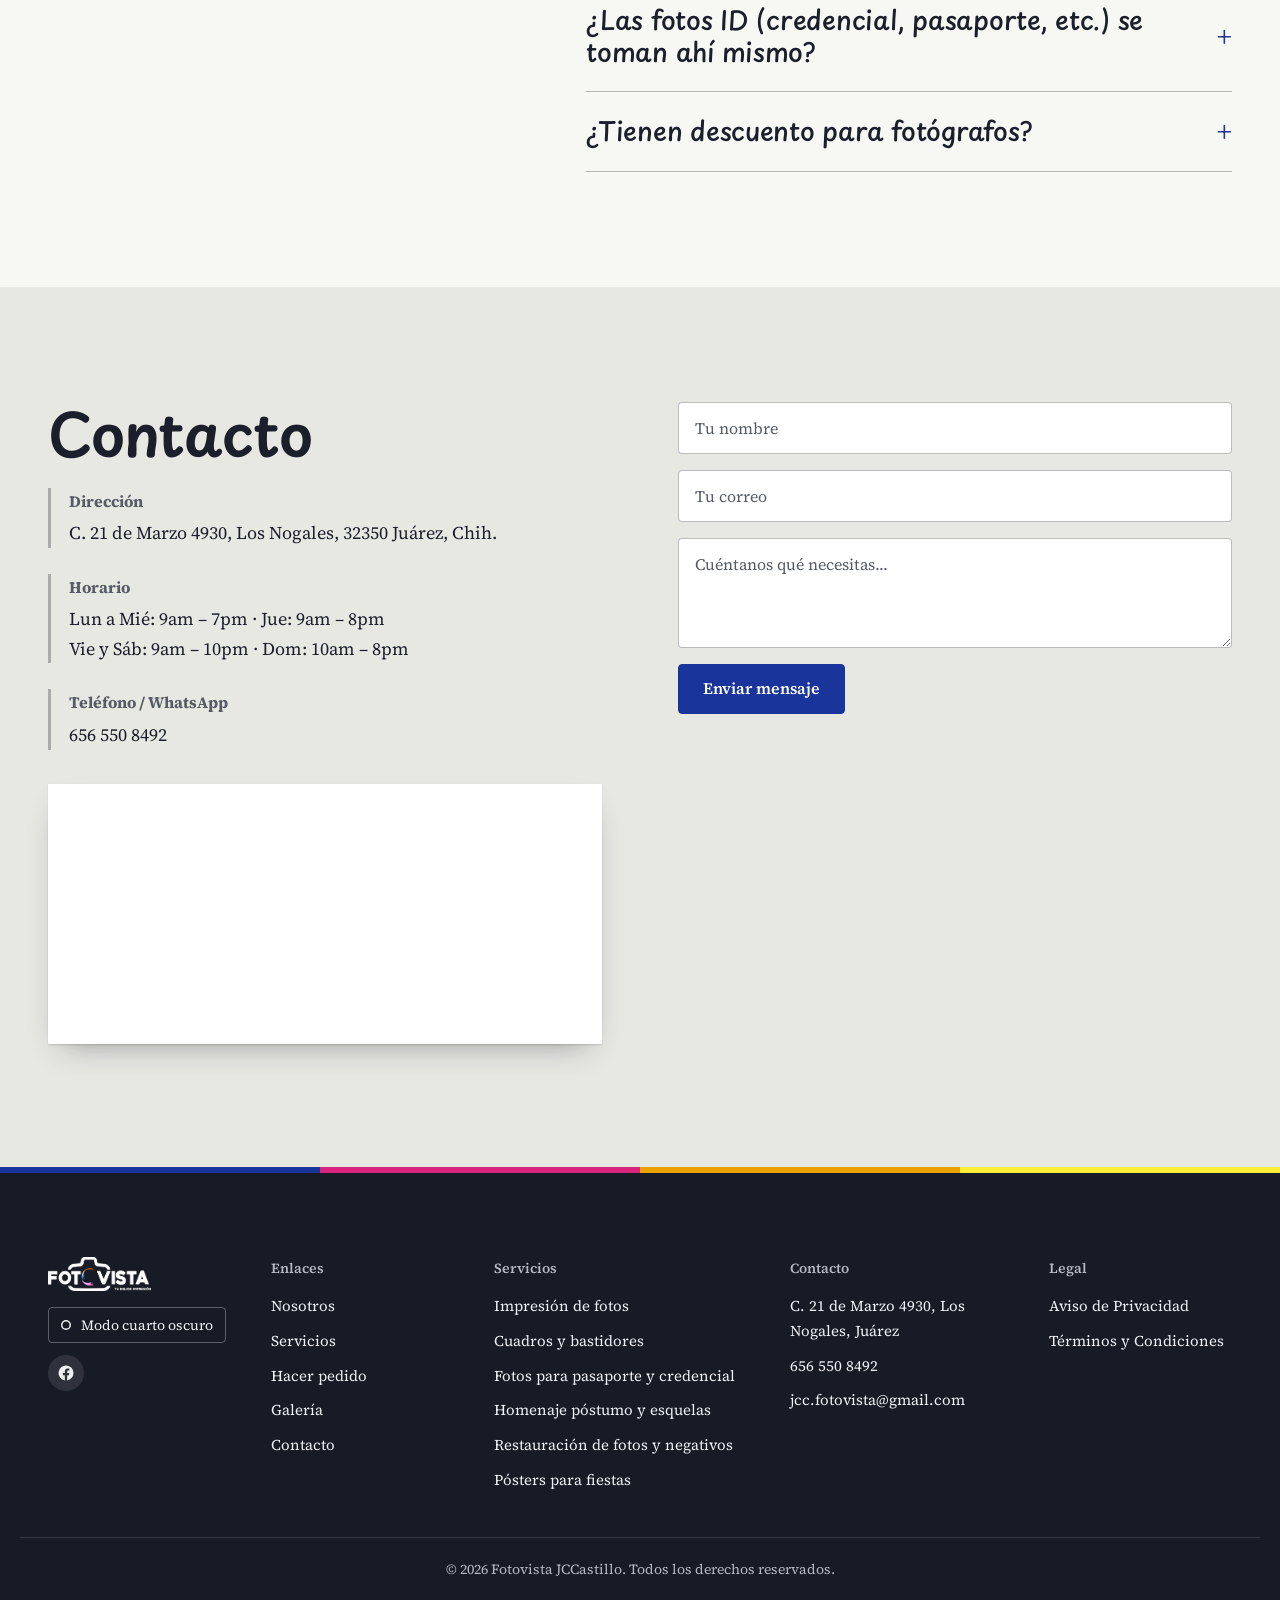
==== commit e1cb9298: "Add files via upload" ====
--- a/index.html
+++ b/index.html
@@ -46,7 +46,7 @@
   <!-- Solo 2 fuentes en todo el sitio: Playpen Sans (títulos h1/h2/h3) y
        Source Serif 4 (todo lo demás: texto, botones, menú, etiquetas). -->
   <link
-    href="https://fonts.googleapis.com/css2?family=Playpen+Sans:wght@100..800&family=Source+Serif+4:opsz,wght@8..60,400;8..60,600;8..60,700&display=swap"
+    href="https://fonts.googleapis.com/css2?family=Playpen+Sans:wght@500..600&family=Source+Serif+4:opsz,wght@8..60,400;8..60,600;8..60,700&display=swap"
     rel="stylesheet">
   <link rel="stylesheet" href="styles.css">
   <link rel="stylesheet" href="theme.css">
@@ -101,21 +101,8 @@
   }
   </script>
 
-  <!-- ============ GOOGLE ANALYTICS (GA4) ============
-       Listo para activar en cuanto David tenga su Measurement ID (algo como
-       "G-XXXXXXXXXX", se obtiene gratis en analytics.google.com creando una
-       propiedad para fotovistajz.com). Mientras no se reemplace el ID de abajo,
-       este bloque se queda comentado para no mandar datos falsos a una
-       propiedad que no existe.
-
-  <script async src="https://www.googletagmanager.com/gtag/js?id=G-XXXXXXXXXX"></script>
-  <script>
-    window.dataLayer = window.dataLayer || [];
-    function gtag(){dataLayer.push(arguments);}
-    gtag('js', new Date());
-    gtag('config', 'G-XXXXXXXXXX');
-  </script>
-  -->
+  <!-- Google Analytics: se activa poniendo el ID en medicion.js (ver instrucciones ahí) -->
+  <script src="medicion.js" defer></script>
 </head>
 
 <body class="immersive">
@@ -132,14 +119,12 @@
       <nav id="nav">
         <a href="#nosotros">Nosotros</a>
         <a href="#servicios">Servicios</a>
-        <a href="#" id="navProductos">Productos</a>
+        <a href="#" id="navProductos">Hacer pedido</a>
         <a href="#galeria">Galería</a>
-        <a href="#resenas">Reseñas</a>
-        <a href="#faq">FAQ</a>
+        <a href="#faq">Preguntas</a>
         <a href="#contacto">Contacto</a>
       </nav>
       <div class="header-tools">
-        <button type="button" class="safelight-toggle" id="safelightBtn" aria-pressed="false" aria-label="Modo cuarto oscuro"><span class="dot" aria-hidden="true"></span><span class="safelight-label">Cuarto oscuro</span></button>
         <button class="menu-btn" id="menuBtn" type="button" aria-label="Abrir menú" aria-expanded="false" aria-controls="nav"><span class="menu-label">Menú</span><span class="menu-lines" aria-hidden="true"></span></button>
       </div>
     </div>
@@ -153,8 +138,10 @@
       <div>
         <h1><span class="eyebrow">Laboratorio fotográfico en Ciudad Juárez</span> Dale vida a tus fotos.</h1>
         <p>No dejes tus recuerdos atrapados en una pantalla, ¡imprímelos!</p>
+        <p class="hero-facts">Impresiones listas el mismo día, desde $8 por foto.</p>
         <div class="btn-row">
-          <a href="#" class="btn btn-primary" id="heroCatalogoBtn">Ver catálogo</a>
+          <a href="#" class="btn btn-primary" id="heroCatalogoBtn">Ver precios y pedir</a>
+          <a href="https://wa.me/526565508492?text=Hola%2C%20quisiera%20informaci%C3%B3n%20para%20imprimir%20mis%20fotos." class="btn btn-ghost" target="_blank" rel="noopener">Escríbenos por WhatsApp</a>
         </div>
       </div>
       <!-- Montón de fotos regadas, cada una con su medida real. Tienen animación
@@ -185,7 +172,7 @@
   <!-- ============ NOSOTROS ============ -->
   <section class="about site-section dark-section tone-light" id="nosotros">
     <div class="wrap about-grid">
-      <img src="assets/fotos/srcastillo.webp" alt="José Castillo, fundador de Fotovista, trabajando en el laboratorio" width="1047" height="1503">
+      <img loading="lazy" decoding="async" src="assets/fotos/srcastillo.webp" alt="José Castillo, fundador de Fotovista, trabajando en el laboratorio" width="1047" height="1503">
       <div>
         <span class="sec-num">Nosotros</span>
         <h2>Más de 60 años de experiencia fotográfica.</h2>
@@ -210,7 +197,7 @@
     <div class="wrap">
       <div class="sec-head">
         <h2>Servicios</h2>
-        <p>Esto es lo que sí ofrecemos hoy — puedes pedirlo directo desde el catálogo.</p>
+        <p>Todo esto lo puedes pedir hoy desde el catálogo o por WhatsApp. Impresiones, cuadros y bastidores quedan listos el mismo día.</p>
       </div>
       <div class="services-grid">
         <div class="card svc-blue">
@@ -227,7 +214,7 @@
         </div>
         <div class="card svc-amber">
           <h3><a href="restauracion-de-fotos.html">Restauración de fotografías</a></h3>
-          <p>Restaura con nosotros tus fotos antiguas.</p>
+          <p>Recuperamos fotos antiguas, dañadas o borrosas para que las vuelvas a imprimir o guardar.</p>
         </div>
         <div class="card svc-blue">
           <h3><a href="restauracion-de-fotos.html">Convertimos negativos a formato digital</a></h3>
@@ -238,6 +225,28 @@
           <p>Letreros de bienvenida de gran formato para baby showers, XV años, bodas, cumpleaños y más.</p>
         </div>
       </div>
+    </div>
+  </section>
+
+  <!-- ============ PÓSTERS PARA FIESTAS ============
+       Letreros de bienvenida de gran formato (baby shower, XV años, bodas...).
+       Todavía no hay flujo de pedido ni precios en el catálogo, así que el
+       único botón es WhatsApp con el mensaje en el href. -->
+  <section class="products site-section dark-section tone-light" id="posters">
+    <div class="wrap about-grid">
+      <div>
+        <span class="sec-num">Pósters para fiestas</span>
+        <h2>Dale la bienvenida a tu fiesta con un póster.</h2>
+        <p>Letreros de bienvenida de gran formato para baby showers, XV años, bodas, cumpleaños, graduaciones y más,
+          con los nombres y el tema de tu evento, listos para lucirse en un atril o en la pared.</p>
+        <p>Escríbenos con tu idea y te decimos cómo lo hacemos.</p>
+        <div class="btn-row">
+          <a href="https://wa.me/526565508492?text=Hola%2C%20quisiera%20informaci%C3%B3n%20para%20hacer%20un%20p%C3%B3ster%20de%20bienvenida%20para%20mi%20fiesta."
+            class="btn btn-primary" target="_blank" rel="noopener">Cotizar mi póster</a>
+        </div>
+        <a class="sec-more" href="posters-para-fiestas.html">Más sobre los pósters para fiestas</a>
+      </div>
+      <img src="assets/fotos/lab-4.webp" alt="Póster de bienvenida para baby shower impreso en gran formato, sobre un atril dorado" width="1377" height="922" loading="lazy">
     </div>
   </section>
 
@@ -273,25 +282,34 @@
     </div>
   </section>
 
-  <!-- ============ PÓSTERS PARA FIESTAS ============
-       Letreros de bienvenida de gran formato (baby shower, XV años, bodas...).
-       Todavía no hay flujo de pedido ni precios en el catálogo, así que el
-       único botón es WhatsApp con el mensaje en el href. -->
-  <section class="products site-section dark-section tone-light" id="posters">
+  <!-- ============ PARA FOTÓGRAFOS ============
+       Anuncio dirigido a fotógrafos profesionales para que impriman su
+       trabajo (sesiones, bodas, portafolios) con nosotros. Reutiliza el
+       mismo layout de imagen + texto de la sección de Nosotros (clase
+       "about-grid"). El botón principal abre el catálogo directo en
+       Impresiones (openProductShortcut ya hace eso) y el de WhatsApp manda
+       un mensaje con contexto de fotógrafo — armado en script.js, busca
+       "photogWhatsappBtn". -->
+  <section class="products site-section dark-section tone-light" id="para-fotografos">
     <div class="wrap about-grid">
+      <img loading="lazy" decoding="async" src="assets/fotos/extra/extra-1.webp" alt="Impresora de gran formato en el laboratorio Fotovista"
+        width="978" height="722">
       <div>
-        <span class="sec-num">Pósters para fiestas</span>
-        <h2>Dale la bienvenida a tu fiesta con un póster.</h2>
-        <p>Letreros de bienvenida de gran formato para baby showers, XV años, bodas, cumpleaños, graduaciones y más,
-          con los nombres y el tema de tu evento, listos para lucirse en un atril o en la pared.</p>
-        <p>Escríbenos con tu idea y te decimos cómo lo hacemos.</p>
+        <span class="sec-num">Para fotógrafos</span>
+        <h2>¿Eres fotógrafo? Imprime tu trabajo con nosotros.</h2>
+        <p>Sesiones de estudio, bodas, XV años, retratos y más — con la calidad de impresión que tu
+          trabajo se merece: gran formato, montajes, mosaicos y enmarcados, listos para portafolio,
+          exposición o entrega a tus clientes.</p>
+        <p>Si tienes tu código de fotógrafo, aplícalo directo al hacer tu pedido de impresiones y obtén
+          precio especial.</p>
         <div class="btn-row">
-          <a href="https://wa.me/526565508492?text=Hola%2C%20quisiera%20informaci%C3%B3n%20para%20hacer%20un%20p%C3%B3ster%20de%20bienvenida%20para%20mi%20fiesta."
-            class="btn btn-primary" target="_blank" rel="noopener">Cotizar mi póster</a>
-        </div>
-        <a class="sec-more" href="posters-para-fiestas.html">Más sobre los pósters para fiestas</a>
-      </div>
-      <img src="assets/fotos/lab-4.webp" alt="Póster de bienvenida para baby shower impreso en gran formato, sobre un atril dorado" width="1377" height="922" loading="lazy">
+          <button type="button" class="btn btn-primary" onclick="openProductShortcut('impresiones')">Pedir mis
+            impresiones</button>
+          <a href="#" id="photogWhatsappBtn" class="btn btn-ghost" target="_blank" rel="noopener">Preguntar por
+            WhatsApp</a>
+        </div>
+        <a class="sec-more" href="impresion-de-fotos.html">Tamaños y precios de impresión</a>
+      </div>
     </div>
   </section>
 
@@ -304,7 +322,7 @@
        armado en script.js, busca "homenajeWhatsappBtn". -->
   <section class="products site-section dark-section" id="homenaje">
     <div class="wrap about-grid">
-      <img src="assets/fotos/postuma 2.webp" alt="Ejemplo de homenaje póstumo enmarcado" width="900" height="1200">
+      <img loading="lazy" decoding="async" src="assets/fotos/postuma 2.webp" alt="Ejemplo de homenaje póstumo enmarcado" width="900" height="1200">
       <div>
         <span class="sec-num">Homenaje póstumo</span>
         <h2>Te acompañamos a honrar su memoria.</h2>
@@ -327,37 +345,6 @@
     </div>
   </section>
 
-  <!-- ============ PARA FOTÓGRAFOS ============
-       Anuncio dirigido a fotógrafos profesionales para que impriman su
-       trabajo (sesiones, bodas, portafolios) con nosotros. Reutiliza el
-       mismo layout de imagen + texto de la sección de Nosotros (clase
-       "about-grid"). El botón principal abre el catálogo directo en
-       Impresiones (openProductShortcut ya hace eso) y el de WhatsApp manda
-       un mensaje con contexto de fotógrafo — armado en script.js, busca
-       "photogWhatsappBtn". -->
-  <section class="products site-section dark-section tone-light" id="para-fotografos">
-    <div class="wrap about-grid">
-      <img src="assets/fotos/extra/extra-1.webp" alt="Impresora de gran formato en el laboratorio Fotovista"
-        width="978" height="722">
-      <div>
-        <span class="sec-num">Para fotógrafos</span>
-        <h2>¿Eres fotógrafo? Imprime tu trabajo con nosotros.</h2>
-        <p>Sesiones de estudio, bodas, XV años, retratos y más — con la calidad de impresión que tu
-          trabajo se merece: gran formato, montajes, mosaicos y enmarcados, listos para portafolio,
-          exposición o entrega a tus clientes.</p>
-        <p>Si tienes tu código de fotógrafo, aplícalo directo al hacer tu pedido de impresiones y obtén
-          precio especial.</p>
-        <div class="btn-row">
-          <button type="button" class="btn btn-primary" onclick="openProductShortcut('impresiones')">Pedir mis
-            impresiones</button>
-          <a href="#" id="photogWhatsappBtn" class="btn btn-ghost" target="_blank" rel="noopener">Preguntar por
-            WhatsApp</a>
-        </div>
-        <a class="sec-more" href="impresion-de-fotos.html">Tamaños y precios de impresión</a>
-      </div>
-    </div>
-  </section>
-
   <!-- ============ GALERÍA ============ -->
   <section id="galeria" class="site-section">
     <div class="wrap">
@@ -366,19 +353,19 @@
         <span class="gallery-hint">Desliza hacia los lados para ver más.</span>
       </div>
       <div class="gallery-grid">
-        <img src="assets/fotos/1.webp" alt="Equipo de Fotovista en el mostrador del laboratorio" width="1920" height="1080">
-        <img src="assets/fotos/producto-cuadro.webp" alt="Fotografías enmarcadas y en cuadro colgadas en la pared" width="900" height="900">
-        <img src="assets/fotos/2.webp" alt="Trabajando con la impresora fotográfica del laboratorio" width="1600" height="1200">
-        <img src="assets/fotos/galeria-6.webp" alt="Retrato de quinceañera impreso en gran formato" width="700" height="525">
-        <img src="assets/fotos/3.webp" alt="Revisando impresiones en el laboratorio" width="1200" height="1600">
-        <img src="assets/fotos/producto-bastidor.webp" alt="Fotografía en bastidor lista para colgar" width="900" height="900">
-        <img src="assets/fotos/4.webp" alt="Atención a un cliente en el laboratorio" width="742" height="1118">
-        <img src="assets/fotos/galeria-1-tall.webp" alt="Pared con muestras de fotografías de nuestros clientes" width="700" height="1050">
-        <img src="assets/fotos/lab-1.webp" alt="Mostrador y área de impresión del laboratorio, con papel picado de Día de Muertos" width="1378" height="917">
-        <img src="assets/fotos/lab-2.webp" alt="Logotipo de Fotovista en la pared del laboratorio, junto a las impresoras" width="1377" height="919">
-        <img src="assets/fotos/lab-3.webp" alt="Muro del laboratorio con retratos enmarcados y muestras de paquetes para graduaciones y confirmaciones" width="1378" height="915">
-        <img src="assets/fotos/lab-4.webp" alt="Letrero de bienvenida para baby shower impreso en gran formato sobre un atril" width="1377" height="922">
-        <img src="assets/fotos/lab-5.webp" alt="Homenaje póstumo enmarcado sobre un atril, listo para entregar" width="613" height="919">
+        <img loading="lazy" decoding="async" src="assets/fotos/1.webp" alt="Equipo de Fotovista en el mostrador del laboratorio" width="1920" height="1080">
+        <img loading="lazy" decoding="async" src="assets/fotos/producto-cuadro.webp" alt="Fotografías enmarcadas y en cuadro colgadas en la pared" width="900" height="900">
+        <img loading="lazy" decoding="async" src="assets/fotos/2.webp" alt="Trabajando con la impresora fotográfica del laboratorio" width="1600" height="1200">
+        <img loading="lazy" decoding="async" src="assets/fotos/galeria-6.webp" alt="Retrato de quinceañera impreso en gran formato" width="700" height="525">
+        <img loading="lazy" decoding="async" src="assets/fotos/3.webp" alt="Revisando impresiones en el laboratorio" width="1200" height="1600">
+        <img loading="lazy" decoding="async" src="assets/fotos/producto-bastidor.webp" alt="Fotografía en bastidor lista para colgar" width="900" height="900">
+        <img loading="lazy" decoding="async" src="assets/fotos/4.webp" alt="Atención a un cliente en el laboratorio" width="742" height="1118">
+        <img loading="lazy" decoding="async" src="assets/fotos/galeria-1-tall.webp" alt="Pared con muestras de fotografías de nuestros clientes" width="700" height="1050">
+        <img loading="lazy" decoding="async" src="assets/fotos/lab-1.webp" alt="Mostrador y área de impresión del laboratorio, con papel picado de Día de Muertos" width="1378" height="917">
+        <img loading="lazy" decoding="async" src="assets/fotos/lab-2.webp" alt="Logotipo de Fotovista en la pared del laboratorio, junto a las impresoras" width="1377" height="919">
+        <img loading="lazy" decoding="async" src="assets/fotos/lab-3.webp" alt="Muro del laboratorio con retratos enmarcados y muestras de paquetes para graduaciones y confirmaciones" width="1378" height="915">
+        <img loading="lazy" decoding="async" src="assets/fotos/lab-4.webp" alt="Letrero de bienvenida para baby shower impreso en gran formato sobre un atril" width="1377" height="922">
+        <img loading="lazy" decoding="async" src="assets/fotos/lab-5.webp" alt="Homenaje póstumo enmarcado sobre un atril, listo para entregar" width="613" height="919">
       </div>
     </div>
   </section>
@@ -387,25 +374,18 @@
   <section class="reviews site-section dark-section tone-light" id="resenas">
     <div class="wrap">
       <div class="sec-head">
-        <h2>Opiniones</h2>
+        <h2>Opiniones en Google</h2>
+        <p>¿Ya nos visitaste? Tu opinión ayuda a que más familias de Juárez nos encuentren.</p>
       </div>
       <!-- GOOGLE-REVIEWS-WIDGET: si más adelante conectan un widget (Elfsight, SociableKit, etc.)
            conectado al Place ID de Fotovista, pegar aquí el código que dé el proveedor y borrar
            el .reviews-grid de abajo. -->
-      <div class="reviews-grid reviews-grid-1">
-        <div class="review-card">
-          <div class="stars">★★★★★</div>
-          <p>"It's very nice."</p>
-          <div class="review-name">— Reseña real en Google</div>
-        </div>
-      </div>
-      <div class="google-badge">
-        <div class="gscore">5.0</div>
-        <div>
-          <b style="font-size:15px;">Google Reviews</b>
-          <small>1 reseña verificada — <a
-              href="https://www.google.com/maps/search/?api=1&amp;query=Fotovista&amp;query_place_id=ChIJgVFO0Zlf54YR9XI2x5h827Y"
-              target="_blank" rel="noopener">ver en Google Maps</a></small>
+      <div class="rating-card">
+        <div class="rating-score"><b>5.0</b><span class="stars" aria-hidden="true">★★★★★</span></div>
+        <p>Calificación de nuestros clientes en Google.</p>
+        <div class="btn-row">
+          <a href="https://search.google.com/local/writereview?placeid=ChIJgVFO0Zlf54YR9XI2x5h827Y" class="btn btn-primary" target="_blank" rel="noopener">Dejar mi opinión</a>
+          <a href="https://www.google.com/maps/search/?api=1&amp;query=Fotovista&amp;query_place_id=ChIJgVFO0Zlf54YR9XI2x5h827Y" class="btn btn-ghost" target="_blank" rel="noopener">Ver en Google Maps</a>
         </div>
       </div>
     </div>
@@ -512,11 +492,12 @@
   <footer class="site-section">
     <div class="wrap footer-grid">
       <div class="footer-brand">
-        <div class="logo"><img src="assets/logo.webp" alt="Fotovista JCCastillo" class="logo-img" width="2073"
+        <div class="logo"><img loading="lazy" decoding="async" src="assets/logo.webp" alt="Fotovista JCCastillo" class="logo-img" width="2073"
             height="687"></div>
         <!-- Si más adelante tienen Instagram o TikTok, agrega otro <a class="social-link">
              igual al de abajo, con su propio emoji o SVG. -->
         <div class="social-row">
+          <button type="button" class="safelight-toggle" id="safelightBtn" aria-pressed="false" aria-label="Modo cuarto oscuro"><span class="dot" aria-hidden="true"></span><span class="safelight-label">Modo cuarto oscuro</span></button>
           <a class="social-link" href="https://www.facebook.com/profile.php?id=61593201084522" target="_blank"
             rel="noopener" aria-label="Facebook de Fotovista">
             <!-- Ícono de Facebook como SVG en vez de emoji (📘), porque en varios
@@ -533,7 +514,7 @@
         <b>Enlaces</b>
         <a href="#nosotros">Nosotros</a>
         <a href="#servicios">Servicios</a>
-        <a href="#" id="footerProductos">Productos</a>
+        <a href="#" id="footerProductos">Hacer pedido</a>
         <a href="#galeria">Galería</a>
         <a href="#contacto">Contacto</a>
       </div>
@@ -575,26 +556,26 @@
         <p class="subtitle">Elige una categoría, arma tu pedido y mándalo por WhatsApp o correo — ahí mismo
           nos mandas tus fotos y te confirmamos.</p>
         <div class="cat-grid">
-          <div class="cat-card cat-c-blue" onclick="startImpresiones()">
+          <div class="cat-card cat-c-blue" role="button" tabindex="0" onclick="startImpresiones()">
             <span class="cat-icon" aria-hidden="true"></span>
             <h3>Impresiones</h3>
             <p>Fotos sueltas o montadas en tablilla. Elige tamaño y cantidad.</p>
             <span class="cat-tag">Pedir</span>
           </div>
-          <div class="cat-card cat-c-pink" onclick="startCuadro()">
+          <div class="cat-card cat-c-pink" role="button" tabindex="0" onclick="startCuadro()">
             <span class="cat-icon" aria-hidden="true"></span>
             <h3>Cuadro</h3>
             <p>Foto con marco (delgado o grueso) o en bastidor, en varios tamaños.</p>
             <span class="cat-tag">Pedir</span>
             <button type="button" class="cat-preview-link" onclick="event.stopPropagation(); startWallPreview();">Pruébalo en tu pared</button>
           </div>
-          <div class="cat-card cat-c-amber" onclick="startPostumas()">
+          <div class="cat-card cat-c-amber" role="button" tabindex="0" onclick="startPostumas()">
             <span class="cat-icon" aria-hidden="true"></span>
             <h3>Homenaje Póstumo</h3>
             <p>Esquelas con foto grande, en el tamaño que elijas. El diseño lo vemos contigo por WhatsApp.</p>
             <span class="cat-tag">Pedir</span>
           </div>
-          <div class="cat-card cat-c-yellow" onclick="startIdPhoto()">
+          <div class="cat-card cat-c-yellow" role="button" tabindex="0" onclick="startIdPhoto()">
             <span class="cat-icon" aria-hidden="true"></span>
             <h3>Fotos ID</h3>
             <p>Credencial, pasaporte, diploma, título y más. Se toman en el local.</p>
@@ -604,7 +585,7 @@
                solo un aviso + contacto directo (igual que Póstumas al principio).
                En cuanto la jefa defina los combos y precios, se arma con pasos
                de verdad como las demás categorías. -->
-          <div class="cat-card cat-c-gray" onclick="startPaquetes()">
+          <div class="cat-card cat-c-gray" role="button" tabindex="0" onclick="startPaquetes()">
             <span class="cat-icon" aria-hidden="true"></span>
             <h3>Paquetes</h3>
             <p>Combos armados para fotógrafos y clientes frecuentes.</p>
@@ -743,10 +724,10 @@
         <div class="postumas-examples">
           <h3 class="postumas-examples-title">Ejemplos de nuestros trabajos</h3>
           <div class="gallery-grid" id="postumasExamplesGrid">
-            <img src="assets/fotos/postuma 1.webp" alt="Ejemplo de homenaje póstumo" width="900" height="1200">
-            <img src="assets/fotos/postuma 2.webp" alt="Ejemplo de homenaje póstumo" width="900" height="1200">
-            <img src="assets/fotos/postuma 3.webp" alt="Ejemplo de homenaje póstumo" width="900" height="1200">
-            <img src="assets/fotos/postuma 4.webp" alt="Ejemplo de homenaje póstumo" width="900" height="1200">
+            <img loading="lazy" decoding="async" src="assets/fotos/postuma 1.webp" alt="Ejemplo de homenaje póstumo" width="900" height="1200">
+            <img loading="lazy" decoding="async" src="assets/fotos/postuma 2.webp" alt="Ejemplo de homenaje póstumo" width="900" height="1200">
+            <img loading="lazy" decoding="async" src="assets/fotos/postuma 3.webp" alt="Ejemplo de homenaje póstumo" width="900" height="1200">
+            <img loading="lazy" decoding="async" src="assets/fotos/postuma 4.webp" alt="Ejemplo de homenaje póstumo" width="900" height="1200">
           </div>
         </div>
       </section>
@@ -813,7 +794,7 @@
 
         <div class="wall-preview-stage" id="wallPreviewStage">
           <div class="wall-frame" id="wallFrame">
-            <img id="wallFrameImg" alt="Tu foto en el marco" style="display:none;">
+            <img loading="lazy" decoding="async" id="wallFrameImg" alt="Tu foto en el marco" style="display:none;">
             <span class="wall-frame-placeholder" id="wallFramePlaceholder">Tu foto aparece aquí</span>
           </div>
         </div>
--- a/theme.css
+++ b/theme.css
@@ -471,17 +471,6 @@
   body.immersive nav #navProductos:hover { background: var(--accion-hover); }
 }
 
-@media (min-width: 901px) and (max-width: 1140px) {
-  .safelight-label {
-    position: absolute;
-    width: 1px;
-    height: 1px;
-    overflow: hidden;
-    clip: rect(0 0 0 0);
-    white-space: nowrap;
-  }
-}
-
 /* Botón "Menú" (celular) */
 body.immersive .menu-btn {
   align-items: center;
@@ -510,15 +499,6 @@
 
 @media (max-width: 900px) {
   body.immersive .menu-btn { display: inline-flex; }
-
-  .safelight-label {
-    position: absolute;
-    width: 1px;
-    height: 1px;
-    overflow: hidden;
-    clip: rect(0 0 0 0);
-    white-space: nowrap;
-  }
 
   /* Menú a pantalla completa, sobre papel */
   body.immersive nav,
@@ -722,6 +702,24 @@
   opacity: 1;
 }
 
+body.immersive .hero .hero-facts {
+  font-size: var(--t-18);
+  font-weight: 600;
+  color: #FFFFFF;
+  margin-top: calc(var(--s-6) * -1);
+  margin-bottom: var(--s-8);
+  max-width: none;
+}
+
+body.immersive .hero .btn-ghost {
+  font-size: var(--t-18);
+  padding: 16px 24px;
+  border-color: rgba(255, 255, 255, .7);
+  color: #FFFFFF;
+}
+
+body.immersive .hero .btn-ghost:hover { border-color: #FFFFFF; background: rgba(255, 255, 255, .1); }
+
 /* Sobre la foto oscura el botón principal va en blanco */
 body.immersive .hero .btn-primary {
   font-size: var(--t-18);
@@ -866,7 +864,7 @@
 
 /* Fondos: claro predomina; Homenaje y footer son el escenario oscuro */
 body.immersive #nosotros,
-body.immersive #foto-cv,
+body.immersive #posters,
 body.immersive #para-fotografos,
 body.immersive #resenas,
 body.immersive #contacto {
@@ -876,7 +874,7 @@
 }
 
 body.immersive #servicios,
-body.immersive #posters,
+body.immersive #foto-cv,
 body.immersive #galeria,
 body.immersive #faq {
   background: var(--papel);
@@ -937,8 +935,10 @@
   box-shadow: var(--sombra-impresion);
 }
 
+/* Las fotos alternan lado: Pósters a la derecha, Fotógrafos a la izquierda,
+   Homenaje a la derecha */
 body.immersive #posters .about-grid > img,
-body.immersive #para-fotografos .about-grid > img { order: 2; }
+body.immersive #homenaje .about-grid > img { order: 2; }
 
 /* Enlace a la página del servicio, bajo los botones de cada sección */
 .sec-more {
@@ -995,7 +995,7 @@
   }
   body.immersive .about-grid > img,
   body.immersive #posters .about-grid > img,
-  body.immersive #para-fotografos .about-grid > img {
+  body.immersive #homenaje .about-grid > img {
     order: -1;
     max-height: 64vh;
   }
@@ -1410,6 +1410,54 @@
 
 .google-badge small a { color: var(--accion); font-weight: 600; }
 
+/* Invitación a opinar en Google */
+body.immersive #resenas .wrap {
+  display: grid;
+  grid-template-columns: minmax(0, 1fr) minmax(0, 1fr);
+  gap: clamp(32px, 6vw, 96px);
+  align-items: center;
+}
+
+body.immersive #resenas .sec-head { margin-bottom: 0; }
+
+.rating-card {
+  background: var(--superficie);
+  border: 1px solid var(--linea);
+  border-radius: var(--r-panel);
+  padding: clamp(24px, 3vw, 40px);
+}
+
+.rating-score {
+  display: flex;
+  align-items: baseline;
+  gap: 16px;
+  margin-bottom: var(--s-2);
+}
+
+.rating-score b {
+  font-family: var(--font-display);
+  font-weight: 600;
+  font-size: clamp(56px, 6vw, 80px);
+  line-height: 1;
+  letter-spacing: -0.03em;
+  color: var(--tinta);
+}
+
+.rating-score .stars {
+  font-size: 26px;
+  letter-spacing: 3px;
+  color: var(--ambar-oscuro);
+  margin: 0;
+}
+
+body.darkroom .rating-score .stars { color: var(--ambar); }
+
+.rating-card p { color: var(--tinta-2); margin-bottom: var(--s-6); }
+
+@media (max-width: 900px) {
+  body.immersive #resenas .wrap { grid-template-columns: 1fr; }
+}
+
 /* ---------- Preguntas frecuentes ---------- */
 
 body.immersive .faq-list { max-width: none; }
@@ -1579,6 +1627,22 @@
 }
 
 .footer-bottom { border-top-color: rgba(255, 255, 255, .14); }
+
+/* El interruptor del cuarto oscuro vive en el footer, junto a Facebook */
+footer .social-row { align-items: center; flex-wrap: wrap; gap: 12px; }
+
+footer .safelight-toggle,
+body.darkroom footer .safelight-toggle {
+  color: var(--sobre-escenario);
+  border-color: rgba(255, 255, 255, .3);
+  font-size: var(--t-14);
+  min-height: 36px;
+  padding: 8px 12px;
+  white-space: nowrap;
+}
+
+footer .safelight-toggle:hover { color: #FFFFFF; border-color: #FFFFFF; }
+
 .footer-bottom p { color: var(--sobre-escenario-2); opacity: 1; }
 
 /* ==========================================================
@@ -1614,6 +1678,12 @@
   transform: none;
   box-shadow: none;
   background: var(--fijador);
+}
+
+body.immersive .cat-card:focus-visible,
+.opt-card:focus-visible {
+  outline: 3px solid var(--foco);
+  outline-offset: 2px;
 }
 
 body.immersive .cat-card h3 {
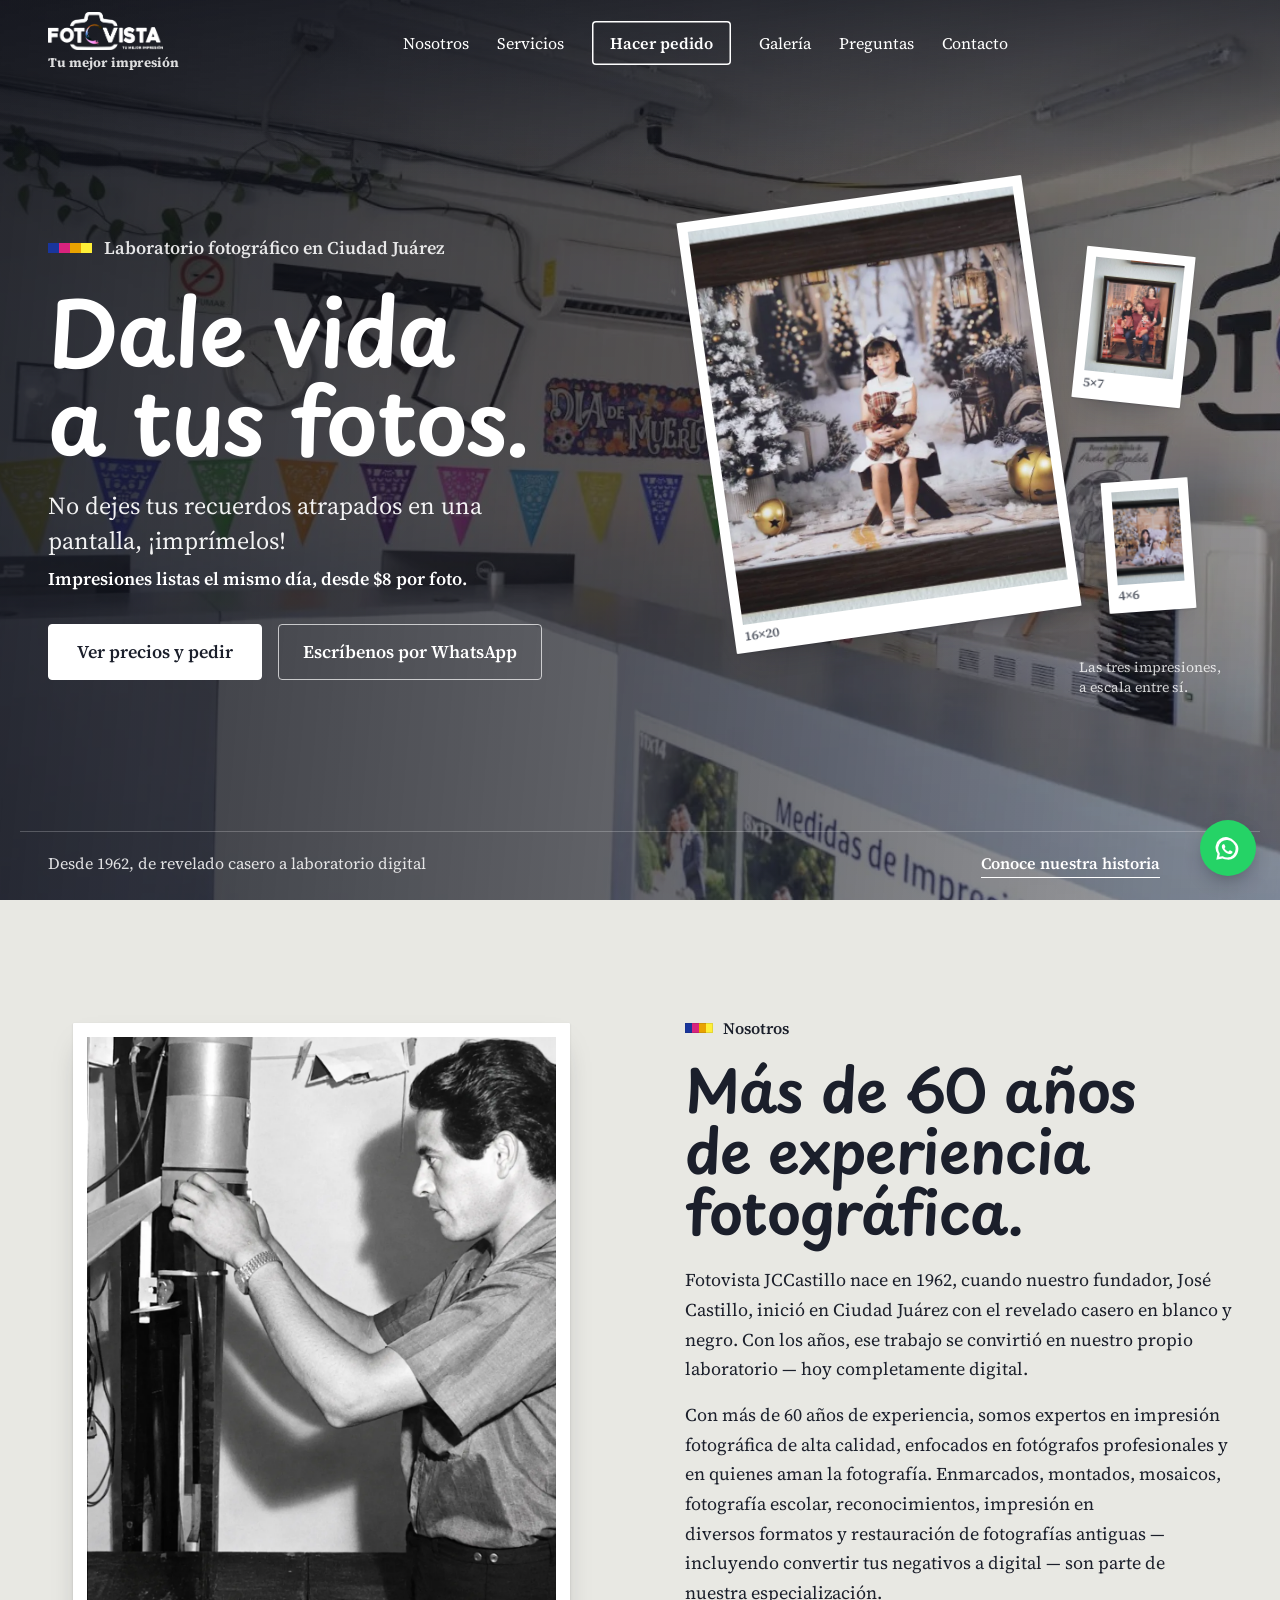
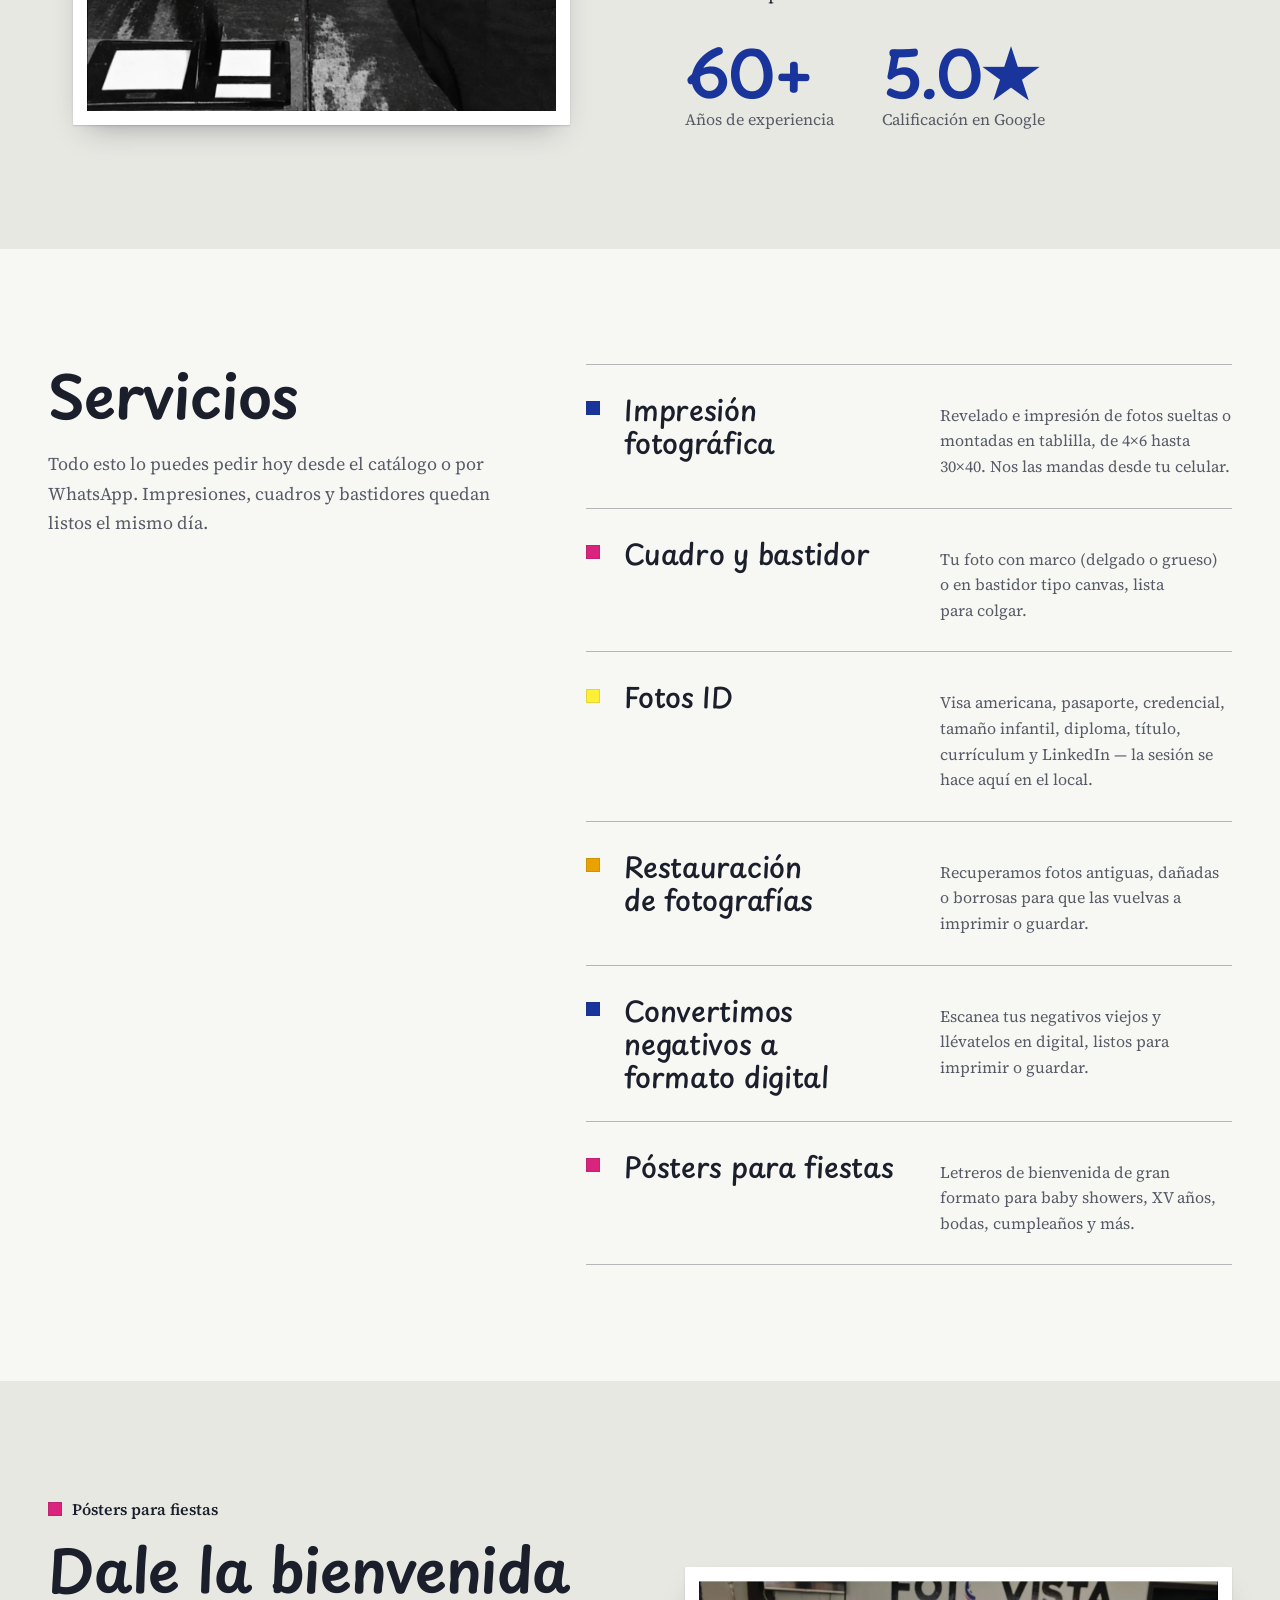
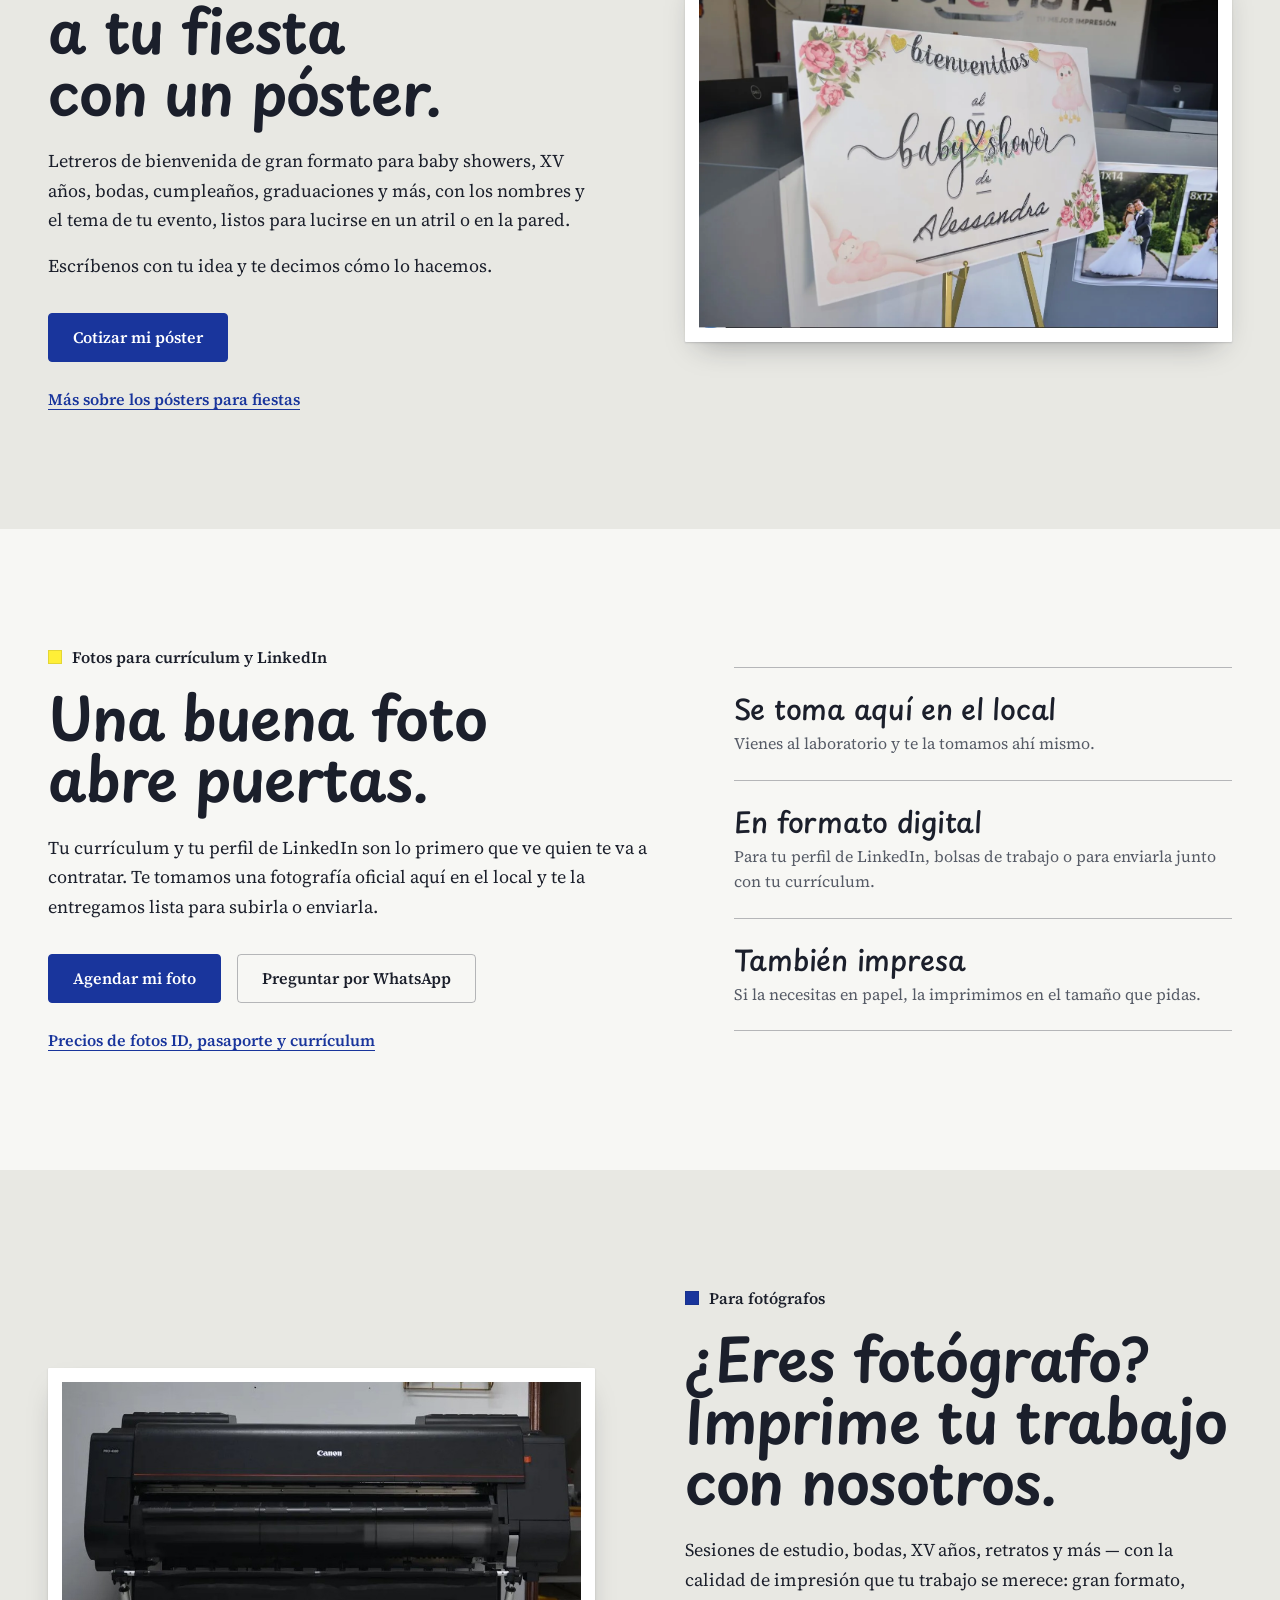
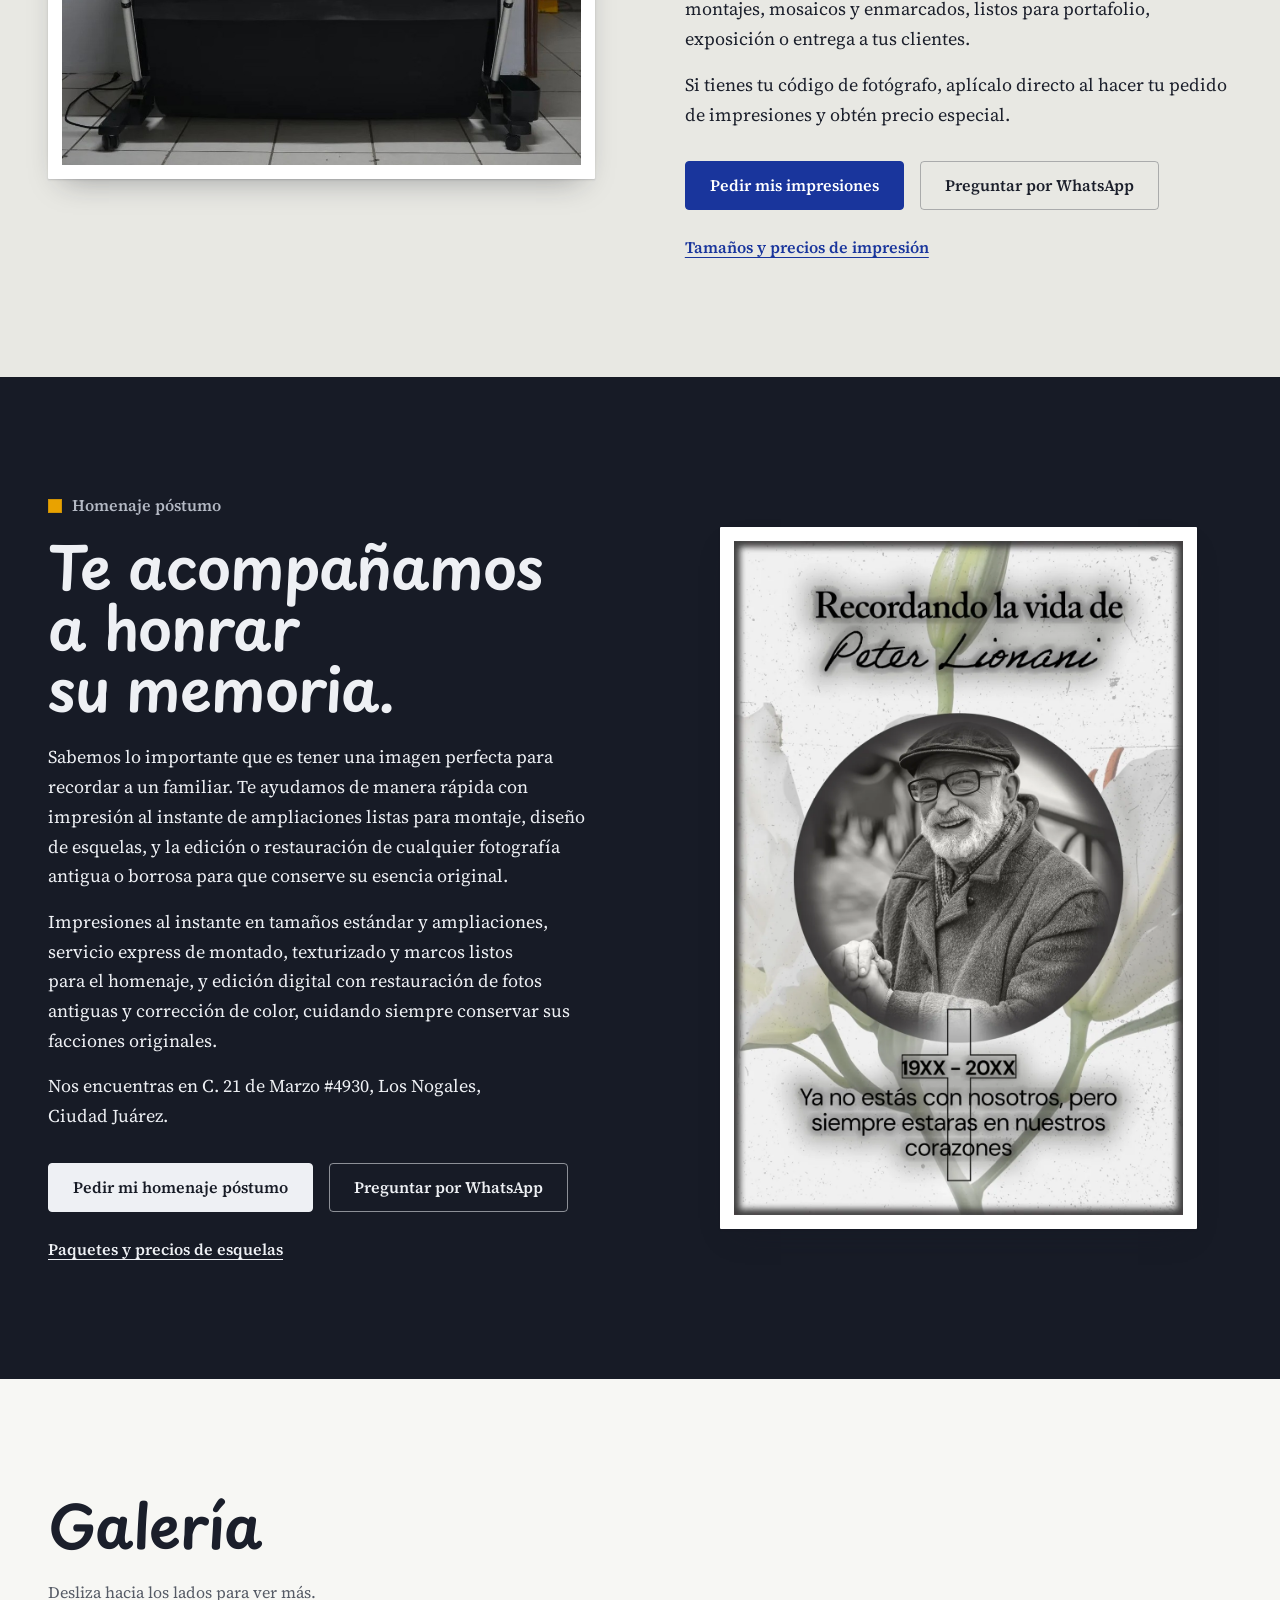
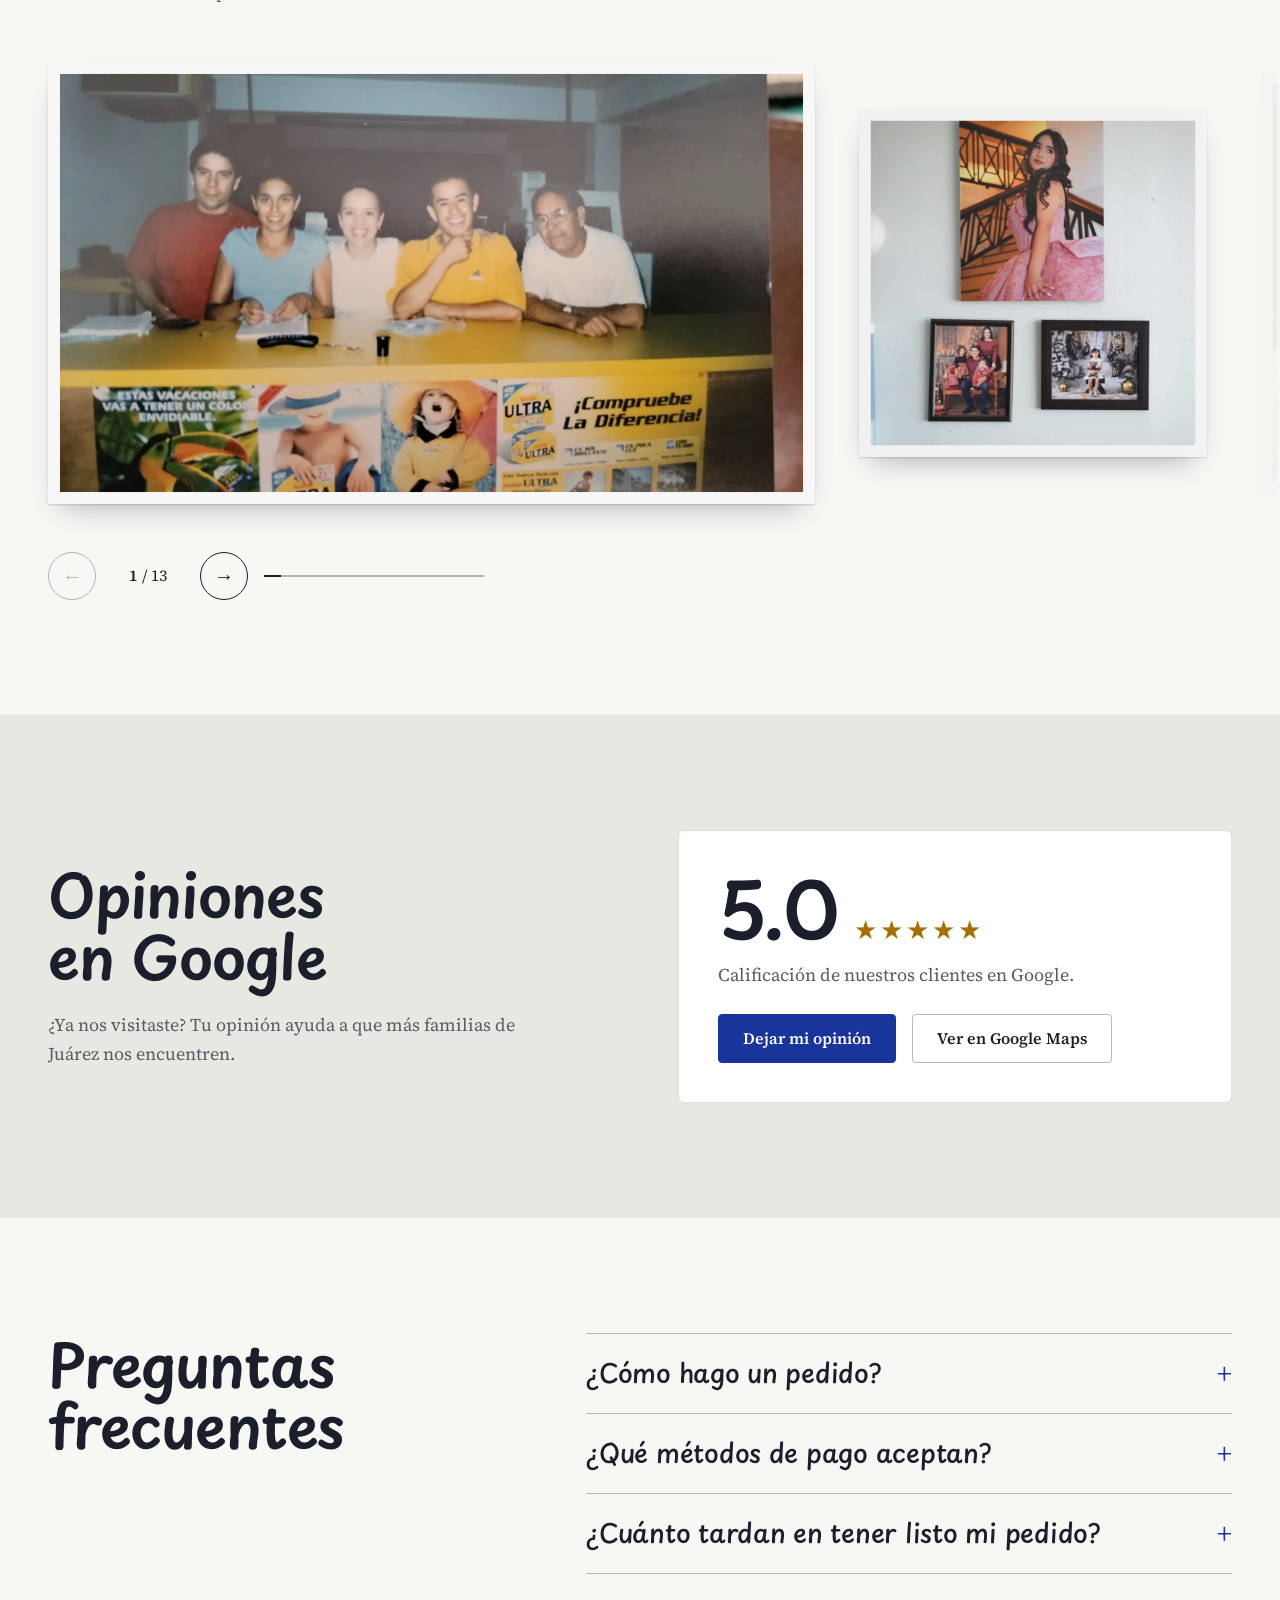
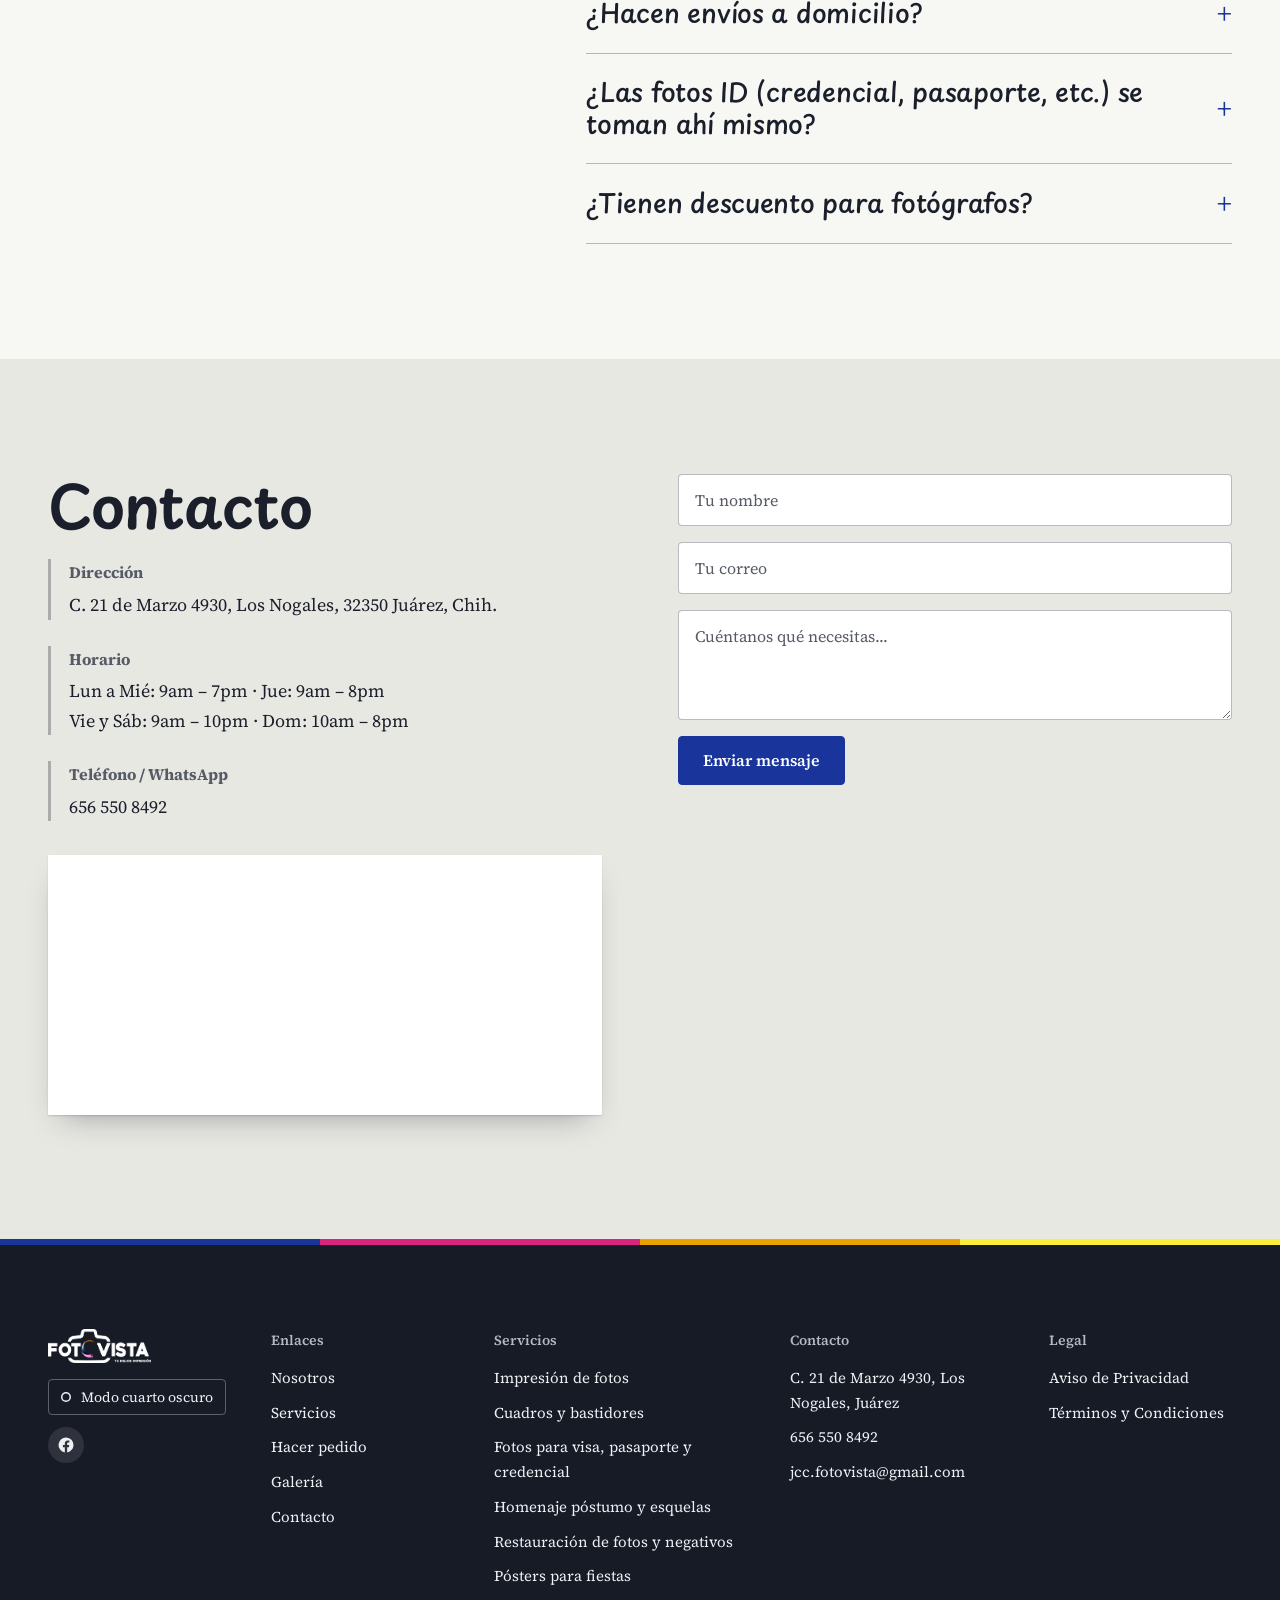
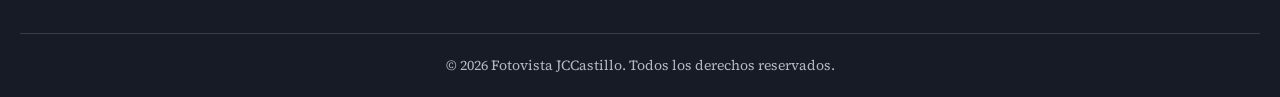
==== commit 06223267: "Add files via upload" ====
--- a/index.html
+++ b/index.html
@@ -1,867 +1,867 @@
-<!DOCTYPE html>
-<html lang="es">
-
-<head>
-  <meta charset="UTF-8">
-  <meta name="viewport" content="width=device-width, initial-scale=1.0">
-  <title>Laboratorio fotográfico en Ciudad Juárez | Fotovista JCCastillo</title>
-  <meta name="description"
-    content="Laboratorio fotográfico en Los Nogales, Juárez. Impresión fotográfica, fotos montadas en tablilla, cuadro, bastidor y fotos ID (credencial, pasaporte, diploma, título), fotos para currículum y LinkedIn y pósters para fiestas. Pide en línea por WhatsApp o correo.">
-  <link rel="canonical" href="https://fotovistajz.com/">
-
-  <!-- Favicon / ícono del sitio. El logo original es un lockup de letras + ícono
-       entrelazados, así que se recortó a mano solo el remolino de color (el "swirl"
-       del pincel) para que se vea reconocible incluso a 16px en la pestaña del
-       navegador. Si algún día rehacen el logo con un ícono separado, basta con
-       regenerar estos archivos en assets/ (favicon.ico, favicon-16/32/48/192/512,
-       apple-touch-icon.png) con las mismas medidas. -->
-  <link rel="icon" href="assets/favicon.ico" sizes="any">
-  <link rel="icon" type="image/png" sizes="32x32" href="assets/favicon-32x32.png">
-  <link rel="icon" type="image/png" sizes="16x16" href="assets/favicon-16x16.png">
-  <link rel="apple-touch-icon" href="assets/apple-touch-icon.png">
-  <link rel="manifest" href="assets/site.webmanifest">
-
-  <!-- Vista previa cuando comparten el link en WhatsApp, Facebook, etc. Usa una
-       imagen aparte (og-image.jpg, 1200x630 con fondo sólido) en vez del logo con
-       fondo transparente, porque el logo transparente se ve mal en varios temas
-       de WhatsApp/Facebook (se funde con el fondo oscuro o claro). -->
-  <meta property="og:type" content="website">
-  <meta property="og:site_name" content="Fotovista JCCastillo">
-  <meta property="og:title" content="Fotovista JCCastillo — Laboratorio Fotográfico en Juárez">
-  <meta property="og:description"
-    content="Impresión fotográfica, cuadro, bastidor y fotos ID en Los Nogales, Juárez. Pide en línea por WhatsApp o correo.">
-  <meta property="og:image" content="https://fotovistajz.com/assets/og-image.jpg">
-  <meta property="og:image:width" content="1200">
-  <meta property="og:image:height" content="630">
-  <meta property="og:url" content="https://fotovistajz.com/">
-  <meta property="og:locale" content="es_MX">
-  <meta name="twitter:card" content="summary_large_image">
-  <meta name="twitter:title" content="Fotovista JCCastillo — Laboratorio Fotográfico en Juárez">
-  <meta name="twitter:description"
-    content="Impresión fotográfica, cuadro, bastidor y fotos ID en Los Nogales, Juárez. Pide en línea por WhatsApp o correo.">
-  <meta name="twitter:image" content="https://fotovistajz.com/assets/og-image.jpg">
-
-  <link rel="preconnect" href="https://fonts.googleapis.com">
-  <link rel="preconnect" href="https://fonts.gstatic.com" crossorigin>
-  <!-- Solo 2 fuentes en todo el sitio: Playpen Sans (títulos h1/h2/h3) y
-       Source Serif 4 (todo lo demás: texto, botones, menú, etiquetas). -->
-  <link
-    href="https://fonts.googleapis.com/css2?family=Playpen+Sans:wght@500..600&family=Source+Serif+4:opsz,wght@8..60,400;8..60,600;8..60,700&display=swap"
-    rel="stylesheet">
-  <link rel="stylesheet" href="styles.css">
-  <link rel="stylesheet" href="theme.css">
-
-  <!-- Datos estructurados para Google (JSON-LD). Usa los MISMOS datos que su
-       ficha real de Google Business — nombre, dirección, teléfono y horario
-       deben coincidir exactamente en los dos lugares, si no Google desconfía. -->
-  <script type="application/ld+json">
-  {
-    "@context": "https://schema.org",
-    "@type": "LocalBusiness",
-    "name": "Fotovista JCCastillo",
-    "image": "https://fotovistajz.com/assets/logo.png",
-    "url": "https://fotovistajz.com/",
-    "telephone": "+52 656 550 8492",
-    "priceRange": "$",
-    "address": {
-      "@type": "PostalAddress",
-      "streetAddress": "C. 21 de Marzo 4930, Los Nogales",
-      "addressLocality": "Juárez",
-      "addressRegion": "Chihuahua",
-      "postalCode": "32350",
-      "addressCountry": "MX"
-    },
-    "geo": {
-      "@type": "GeoCoordinates",
-      "latitude": 31.7218404,
-      "longitude": -106.4437917
-    },
-    "openingHoursSpecification": [
-      { "@type": "OpeningHoursSpecification", "dayOfWeek": ["Monday","Tuesday","Wednesday"], "opens": "09:00", "closes": "19:00" },
-      { "@type": "OpeningHoursSpecification", "dayOfWeek": "Thursday", "opens": "09:00", "closes": "20:00" },
-      { "@type": "OpeningHoursSpecification", "dayOfWeek": ["Friday","Saturday"], "opens": "09:00", "closes": "22:00" },
-      { "@type": "OpeningHoursSpecification", "dayOfWeek": "Sunday", "opens": "10:00", "closes": "20:00" }
-    ],
-    "sameAs": [
-      "https://www.facebook.com/profile.php?id=61593201084522"
-    ],
-    "areaServed": { "@type": "City", "name": "Ciudad Juárez" },
-    "hasOfferCatalog": {
-      "@type": "OfferCatalog",
-      "name": "Servicios de laboratorio fotográfico",
-      "itemListElement": [
-        { "@type": "Offer", "itemOffered": { "@type": "Service", "name": "Impresión de fotos", "url": "https://fotovistajz.com/impresion-de-fotos.html" } },
-        { "@type": "Offer", "itemOffered": { "@type": "Service", "name": "Cuadros y bastidores", "url": "https://fotovistajz.com/cuadros-y-bastidores.html" } },
-        { "@type": "Offer", "itemOffered": { "@type": "Service", "name": "Fotos para pasaporte, visa y credencial", "url": "https://fotovistajz.com/fotos-para-pasaporte-y-credencial.html" } },
-        { "@type": "Offer", "itemOffered": { "@type": "Service", "name": "Esquelas y homenaje póstumo", "url": "https://fotovistajz.com/homenaje-postumo.html" } },
-        { "@type": "Offer", "itemOffered": { "@type": "Service", "name": "Restauración de fotos y negativos a digital", "url": "https://fotovistajz.com/restauracion-de-fotos.html" } },
-        { "@type": "Offer", "itemOffered": { "@type": "Service", "name": "Pósters de bienvenida para fiestas", "url": "https://fotovistajz.com/posters-para-fiestas.html" } }
-      ]
-    }
-  }
-  </script>
-
-  <!-- Google Analytics: se activa poniendo el ID en medicion.js (ver instrucciones ahí) -->
-  <script src="medicion.js" defer></script>
-</head>
-
-<body class="immersive">
-
-  <div id="safelight-overlay"></div>
-
-  <!-- ============ SITE HEADER ============ -->
-  <header>
-    <div class="wrap">
-      <div class="logo" id="siteLogo">
-        <img src="assets/logo.webp" alt="Fotovista JCCastillo" class="logo-img" width="2073" height="687">
-        <span class="logo-tagline">Tu mejor impresión</span>
-      </div>
-      <nav id="nav">
-        <a href="#nosotros">Nosotros</a>
-        <a href="#servicios">Servicios</a>
-        <a href="#" id="navProductos">Hacer pedido</a>
-        <a href="#galeria">Galería</a>
-        <a href="#faq">Preguntas</a>
-        <a href="#contacto">Contacto</a>
-      </nav>
-      <div class="header-tools">
-        <button class="menu-btn" id="menuBtn" type="button" aria-label="Abrir menú" aria-expanded="false" aria-controls="nav"><span class="menu-label">Menú</span><span class="menu-lines" aria-hidden="true"></span></button>
-      </div>
-    </div>
-  </header>
-
-  <!-- ============ HERO ============ -->
-  <section class="hero site-section">
-    <!-- Foto de fondo a pantalla completa: lab-1.webp (se cambia en theme.css, busca ".hero-bg") -->
-    <div class="hero-bg" aria-hidden="true"></div>
-    <div class="wrap hero-grid">
-      <div>
-        <h1><span class="eyebrow">Laboratorio fotográfico en Ciudad Juárez</span> Dale vida a tus fotos.</h1>
-        <p>No dejes tus recuerdos atrapados en una pantalla, ¡imprímelos!</p>
-        <p class="hero-facts">Impresiones listas el mismo día, desde $8 por foto.</p>
-        <div class="btn-row">
-          <a href="#" class="btn btn-primary" id="heroCatalogoBtn">Ver precios y pedir</a>
-          <a href="https://wa.me/526565508492?text=Hola%2C%20quisiera%20informaci%C3%B3n%20para%20imprimir%20mis%20fotos." class="btn btn-ghost" target="_blank" rel="noopener">Escríbenos por WhatsApp</a>
-        </div>
-      </div>
-      <!-- Montón de fotos regadas, cada una con su medida real. Tienen animación
-           (se mecen solas) y se pueden arrastrar con el mouse o el dedo — ver
-           el bloque "PHOTO STACK" en script.js para la parte de arrastrar. -->
-      <div class="photo-stack" id="photoStack">
-        <div class="photo-card pc-1" style="--rot:-8deg;">
-          <img src="assets/fotos/hero-1.webp" alt="Trabajo de Fotovista, impresión 16×20" width="600" height="800">
-          <span class="pc-tag">16×20</span>
-        </div>
-        <div class="photo-card pc-2" style="--rot:6deg;">
-          <img src="assets/fotos/hero-2.webp" alt="Trabajo de Fotovista, impresión 5×7" width="600" height="800">
-          <span class="pc-tag">5×7</span>
-        </div>
-        <div class="photo-card pc-3" style="--rot:-4deg;">
-          <img src="assets/fotos/hero-3.webp" alt="Trabajo de Fotovista, impresión 4×6" width="600" height="800">
-          <span class="pc-tag">4×6</span>
-        </div>
-        <span class="stack-note">Las tres impresiones, a escala entre sí.</span>
-      </div>
-    </div>
-    <div class="hero-foot">
-      <span>Desde 1962, de revelado casero a laboratorio digital</span>
-      <a href="#nosotros">Conoce nuestra historia</a>
-    </div>
-  </section>
-
-  <!-- ============ NOSOTROS ============ -->
-  <section class="about site-section dark-section tone-light" id="nosotros">
-    <div class="wrap about-grid">
-      <img loading="lazy" decoding="async" src="assets/fotos/srcastillo.webp" alt="José Castillo, fundador de Fotovista, trabajando en el laboratorio" width="1047" height="1503">
-      <div>
-        <span class="sec-num">Nosotros</span>
-        <h2>Más de 60 años de experiencia fotográfica.</h2>
-        <p>Fotovista JCCastillo nace en 1962, cuando nuestro fundador, José Castillo, inició en Ciudad Juárez con
-          el revelado casero en blanco y negro. Con los años, ese trabajo se convirtió en nuestro propio
-          laboratorio — hoy completamente digital.</p>
-        <p>Con más de 60 años de experiencia, somos expertos en impresión fotográfica de alta calidad,
-          enfocados en fotógrafos profesionales y en quienes aman la fotografía. Enmarcados, montados, mosaicos,
-          fotografía escolar, reconocimientos, impresión en diversos formatos y restauración de fotografías
-          antiguas — incluyendo convertir tus negativos a digital — son parte de nuestra especialización.</p>
-        <div class="stat-row">
-          <div class="stat"><b data-count-to="60" data-suffix="+">60+</b><span>Años de experiencia</span></div>
-          <div class="stat"><b data-count-to="5" data-decimals="1" data-suffix="★">5.0★</b><span>Calificación en
-              Google</span></div>
-        </div>
-      </div>
-    </div>
-  </section>
-
-  <!-- ============ SERVICIOS ============ -->
-  <section id="servicios" class="site-section">
-    <div class="wrap">
-      <div class="sec-head">
-        <h2>Servicios</h2>
-        <p>Todo esto lo puedes pedir hoy desde el catálogo o por WhatsApp. Impresiones, cuadros y bastidores quedan listos el mismo día.</p>
-      </div>
-      <div class="services-grid">
-        <div class="card svc-blue">
-          <h3><a href="impresion-de-fotos.html">Impresión fotográfica</a></h3>
-          <p>Fotos sueltas o montadas en tablilla, en tamaños de 4×6 hasta 30×40.</p>
-        </div>
-        <div class="card svc-pink">
-          <h3><a href="cuadros-y-bastidores.html">Cuadro y bastidor</a></h3>
-          <p>Tu foto con marco (delgado o grueso) o en bastidor, lista para colgar.</p>
-        </div>
-        <div class="card svc-yellow">
-          <h3><a href="fotos-para-pasaporte-y-credencial.html">Fotos ID</a></h3>
-          <p>Credencial, pasaporte, diploma, título, currículum y LinkedIn — la sesión se hace aquí en el local.</p>
-        </div>
-        <div class="card svc-amber">
-          <h3><a href="restauracion-de-fotos.html">Restauración de fotografías</a></h3>
-          <p>Recuperamos fotos antiguas, dañadas o borrosas para que las vuelvas a imprimir o guardar.</p>
-        </div>
-        <div class="card svc-blue">
-          <h3><a href="restauracion-de-fotos.html">Convertimos negativos a formato digital</a></h3>
-          <p>Escanea tus negativos viejos y llévatelos en digital, listos para imprimir o guardar.</p>
-        </div>
-        <div class="card svc-pink">
-          <h3><a href="posters-para-fiestas.html">Pósters para fiestas</a></h3>
-          <p>Letreros de bienvenida de gran formato para baby showers, XV años, bodas, cumpleaños y más.</p>
-        </div>
-      </div>
-    </div>
-  </section>
-
-  <!-- ============ PÓSTERS PARA FIESTAS ============
-       Letreros de bienvenida de gran formato (baby shower, XV años, bodas...).
-       Todavía no hay flujo de pedido ni precios en el catálogo, así que el
-       único botón es WhatsApp con el mensaje en el href. -->
-  <section class="products site-section dark-section tone-light" id="posters">
-    <div class="wrap about-grid">
-      <div>
-        <span class="sec-num">Pósters para fiestas</span>
-        <h2>Dale la bienvenida a tu fiesta con un póster.</h2>
-        <p>Letreros de bienvenida de gran formato para baby showers, XV años, bodas, cumpleaños, graduaciones y más,
-          con los nombres y el tema de tu evento, listos para lucirse en un atril o en la pared.</p>
-        <p>Escríbenos con tu idea y te decimos cómo lo hacemos.</p>
-        <div class="btn-row">
-          <a href="https://wa.me/526565508492?text=Hola%2C%20quisiera%20informaci%C3%B3n%20para%20hacer%20un%20p%C3%B3ster%20de%20bienvenida%20para%20mi%20fiesta."
-            class="btn btn-primary" target="_blank" rel="noopener">Cotizar mi póster</a>
-        </div>
-        <a class="sec-more" href="posters-para-fiestas.html">Más sobre los pósters para fiestas</a>
-      </div>
-      <img src="assets/fotos/lab-4.webp" alt="Póster de bienvenida para baby shower impreso en gran formato, sobre un atril dorado" width="1377" height="922" loading="lazy">
-    </div>
-  </section>
-
-  <!-- ============ FOTOS PARA CURRÍCULUM Y LINKEDIN ============
-       Anuncio del servicio de fotografía oficial (formato digital) para CV y
-       perfiles profesionales. Reutiliza el flujo de "Fotos ID" del catálogo:
-       el botón principal abre directo "Agenda tu foto ID" (openProductShortcut
-       ya tiene el caso 'fotosid'). El botón de WhatsApp lleva el mensaje
-       escrito en el href (mismo número que WHATSAPP_NUMBER en script.js).
-       Para poner una foto de ejemplo, agrega un <img> como en "Pósters". -->
-  <section class="products site-section dark-section" id="foto-cv">
-    <div class="wrap cv-grid">
-      <div>
-        <span class="sec-num">Fotos para currículum y LinkedIn</span>
-        <h2>Una buena foto abre puertas.</h2>
-        <p>Tu currículum y tu perfil de LinkedIn son lo primero que ve quien te va a contratar. Te tomamos una
-          fotografía oficial aquí en el local y te la entregamos lista para subirla o enviarla.</p>
-        <div class="btn-row">
-          <button type="button" class="btn btn-primary" onclick="openProductShortcut('fotosid')">Agendar mi foto</button>
-          <a href="https://wa.me/526565508492?text=Hola%2C%20quisiera%20agendar%20una%20foto%20para%20mi%20curr%C3%ADculum%20o%20LinkedIn.%20%C2%BFMe%20pueden%20dar%20informaci%C3%B3n%3F"
-            class="btn btn-ghost" target="_blank" rel="noopener">Preguntar por WhatsApp</a>
-        </div>
-        <a class="sec-more" href="fotos-para-pasaporte-y-credencial.html">Precios de fotos ID, pasaporte y currículum</a>
-      </div>
-      <ul class="cv-points">
-        <li><div><h3>Se toma aquí en el local</h3>
-            <p>Vienes al laboratorio y te la tomamos ahí mismo.</p></div></li>
-        <li><div><h3>En formato digital</h3>
-            <p>Para tu perfil de LinkedIn, bolsas de trabajo o para enviarla junto con tu currículum.</p></div></li>
-        <li><div><h3>También impresa</h3>
-            <p>Si la necesitas en papel, la imprimimos en el tamaño que pidas.</p></div></li>
-      </ul>
-    </div>
-  </section>
-
-  <!-- ============ PARA FOTÓGRAFOS ============
-       Anuncio dirigido a fotógrafos profesionales para que impriman su
-       trabajo (sesiones, bodas, portafolios) con nosotros. Reutiliza el
-       mismo layout de imagen + texto de la sección de Nosotros (clase
-       "about-grid"). El botón principal abre el catálogo directo en
-       Impresiones (openProductShortcut ya hace eso) y el de WhatsApp manda
-       un mensaje con contexto de fotógrafo — armado en script.js, busca
-       "photogWhatsappBtn". -->
-  <section class="products site-section dark-section tone-light" id="para-fotografos">
-    <div class="wrap about-grid">
-      <img loading="lazy" decoding="async" src="assets/fotos/extra/extra-1.webp" alt="Impresora de gran formato en el laboratorio Fotovista"
-        width="978" height="722">
-      <div>
-        <span class="sec-num">Para fotógrafos</span>
-        <h2>¿Eres fotógrafo? Imprime tu trabajo con nosotros.</h2>
-        <p>Sesiones de estudio, bodas, XV años, retratos y más — con la calidad de impresión que tu
-          trabajo se merece: gran formato, montajes, mosaicos y enmarcados, listos para portafolio,
-          exposición o entrega a tus clientes.</p>
-        <p>Si tienes tu código de fotógrafo, aplícalo directo al hacer tu pedido de impresiones y obtén
-          precio especial.</p>
-        <div class="btn-row">
-          <button type="button" class="btn btn-primary" onclick="openProductShortcut('impresiones')">Pedir mis
-            impresiones</button>
-          <a href="#" id="photogWhatsappBtn" class="btn btn-ghost" target="_blank" rel="noopener">Preguntar por
-            WhatsApp</a>
-        </div>
-        <a class="sec-more" href="impresion-de-fotos.html">Tamaños y precios de impresión</a>
-      </div>
-    </div>
-  </section>
-
-  <!-- ============ HOMENAJE PÓSTUMO ============
-       Anuncio del servicio de Homenaje Póstumo (esquelas, ampliaciones y
-       restauración) pedido por la jefa. Mismo layout imagen + texto
-       ("about-grid") que Nosotros/Para fotógrafos. El botón principal abre
-       el catálogo directo en Póstumas (openProductShortcut ya tiene el caso
-       'postumas') y el de WhatsApp manda un mensaje con este contexto —
-       armado en script.js, busca "homenajeWhatsappBtn". -->
-  <section class="products site-section dark-section" id="homenaje">
-    <div class="wrap about-grid">
-      <img loading="lazy" decoding="async" src="assets/fotos/postuma 2.webp" alt="Ejemplo de homenaje póstumo enmarcado" width="900" height="1200">
-      <div>
-        <span class="sec-num">Homenaje póstumo</span>
-        <h2>Te acompañamos a honrar su memoria.</h2>
-        <p>Sabemos lo importante que es tener una imagen perfecta para recordar a un familiar. Te ayudamos
-          de manera rápida con impresión al instante de ampliaciones listas para montaje, diseño de
-          esquelas, y la edición o restauración de cualquier fotografía antigua o borrosa para que conserve
-          su esencia original.</p>
-        <p>Impresiones al instante en tamaños estándar y ampliaciones, servicio express de montado,
-          texturizado y marcos listos para el homenaje, y edición digital con restauración de fotos
-          antiguas y corrección de color, cuidando siempre conservar sus facciones originales.</p>
-        <p>Nos encuentras en C. 21 de Marzo #4930, Los Nogales, Ciudad Juárez.</p>
-        <div class="btn-row">
-          <button type="button" class="btn btn-primary" onclick="openProductShortcut('postumas')">Pedir mi
-            homenaje póstumo</button>
-          <a href="#" id="homenajeWhatsappBtn" class="btn btn-ghost" target="_blank" rel="noopener">Preguntar por
-            WhatsApp</a>
-        </div>
-        <a class="sec-more" href="homenaje-postumo.html">Paquetes y precios de esquelas</a>
-      </div>
-    </div>
-  </section>
-
-  <!-- ============ GALERÍA ============ -->
-  <section id="galeria" class="site-section">
-    <div class="wrap">
-      <div class="sec-head">
-        <h2>Galería</h2>
-        <span class="gallery-hint">Desliza hacia los lados para ver más.</span>
-      </div>
-      <div class="gallery-grid">
-        <img loading="lazy" decoding="async" src="assets/fotos/1.webp" alt="Equipo de Fotovista en el mostrador del laboratorio" width="1920" height="1080">
-        <img loading="lazy" decoding="async" src="assets/fotos/producto-cuadro.webp" alt="Fotografías enmarcadas y en cuadro colgadas en la pared" width="900" height="900">
-        <img loading="lazy" decoding="async" src="assets/fotos/2.webp" alt="Trabajando con la impresora fotográfica del laboratorio" width="1600" height="1200">
-        <img loading="lazy" decoding="async" src="assets/fotos/galeria-6.webp" alt="Retrato de quinceañera impreso en gran formato" width="700" height="525">
-        <img loading="lazy" decoding="async" src="assets/fotos/3.webp" alt="Revisando impresiones en el laboratorio" width="1200" height="1600">
-        <img loading="lazy" decoding="async" src="assets/fotos/producto-bastidor.webp" alt="Fotografía en bastidor lista para colgar" width="900" height="900">
-        <img loading="lazy" decoding="async" src="assets/fotos/4.webp" alt="Atención a un cliente en el laboratorio" width="742" height="1118">
-        <img loading="lazy" decoding="async" src="assets/fotos/galeria-1-tall.webp" alt="Pared con muestras de fotografías de nuestros clientes" width="700" height="1050">
-        <img loading="lazy" decoding="async" src="assets/fotos/lab-1.webp" alt="Mostrador y área de impresión del laboratorio, con papel picado de Día de Muertos" width="1378" height="917">
-        <img loading="lazy" decoding="async" src="assets/fotos/lab-2.webp" alt="Logotipo de Fotovista en la pared del laboratorio, junto a las impresoras" width="1377" height="919">
-        <img loading="lazy" decoding="async" src="assets/fotos/lab-3.webp" alt="Muro del laboratorio con retratos enmarcados y muestras de paquetes para graduaciones y confirmaciones" width="1378" height="915">
-        <img loading="lazy" decoding="async" src="assets/fotos/lab-4.webp" alt="Letrero de bienvenida para baby shower impreso en gran formato sobre un atril" width="1377" height="922">
-        <img loading="lazy" decoding="async" src="assets/fotos/lab-5.webp" alt="Homenaje póstumo enmarcado sobre un atril, listo para entregar" width="613" height="919">
-      </div>
-    </div>
-  </section>
-
-  <!-- ============ RESEÑAS ============ -->
-  <section class="reviews site-section dark-section tone-light" id="resenas">
-    <div class="wrap">
-      <div class="sec-head">
-        <h2>Opiniones en Google</h2>
-        <p>¿Ya nos visitaste? Tu opinión ayuda a que más familias de Juárez nos encuentren.</p>
-      </div>
-      <!-- GOOGLE-REVIEWS-WIDGET: si más adelante conectan un widget (Elfsight, SociableKit, etc.)
-           conectado al Place ID de Fotovista, pegar aquí el código que dé el proveedor y borrar
-           el .reviews-grid de abajo. -->
-      <div class="rating-card">
-        <div class="rating-score"><b>5.0</b><span class="stars" aria-hidden="true">★★★★★</span></div>
-        <p>Calificación de nuestros clientes en Google.</p>
-        <div class="btn-row">
-          <a href="https://search.google.com/local/writereview?placeid=ChIJgVFO0Zlf54YR9XI2x5h827Y" class="btn btn-primary" target="_blank" rel="noopener">Dejar mi opinión</a>
-          <a href="https://www.google.com/maps/search/?api=1&amp;query=Fotovista&amp;query_place_id=ChIJgVFO0Zlf54YR9XI2x5h827Y" class="btn btn-ghost" target="_blank" rel="noopener">Ver en Google Maps</a>
-        </div>
-      </div>
-    </div>
-  </section>
-
-  <!-- ============ FAQ ============ -->
-  <!-- Usa <details>/<summary> nativo del navegador: no necesita JavaScript para
-       abrir/cerrar. Para agregar una pregunta nueva, copia un bloque <details> completo. -->
-  <section id="faq" class="site-section">
-    <div class="wrap">
-      <div class="sec-head">
-        <h2>Preguntas frecuentes</h2>
-      </div>
-      <div class="faq-list">
-        <details class="faq-item">
-          <summary>¿Cómo hago un pedido?</summary>
-          <p>Eliges tu producto en el catálogo del sitio, confirmas y se abre WhatsApp o tu correo con el
-            resumen. Nos mandas tus fotos ahí mismo, te confirmamos y te compartimos el link de pago.</p>
-        </details>
-        <details class="faq-item">
-          <summary>¿Qué métodos de pago aceptan?</summary>
-          <p>Pago por Mercado Pago: te mandamos un link de pago después de confirmar tu pedido.</p>
-        </details>
-        <details class="faq-item">
-          <summary>¿Cuánto tardan en tener listo mi pedido?</summary>
-          <p>Los pedidos de impresiones, cuadro y bastidor quedan listos el mismo día.</p>
-        </details>
-        <details class="faq-item">
-          <summary>¿Hacen envíos a domicilio?</summary>
-          <p>No por ahora — todos los pedidos se recogen en el local, en C. 21 de Marzo 4930, Los Nogales,
-            Juárez.</p>
-        </details>
-        <details class="faq-item">
-          <summary>¿Las fotos ID (credencial, pasaporte, etc.) se toman ahí mismo?</summary>
-          <p>Sí, esas se toman en el local — no son fotos que nos mandes tú. Agenda tu tipo de foto desde el
-            catálogo y te confirmamos por WhatsApp o correo.</p>
-        </details>
-        <details class="faq-item">
-          <summary>¿Tienen descuento para fotógrafos?</summary>
-          <p>Sí, si tienes membresía de fotógrafo puedes aplicar tu código en el paso de confirmar tu pedido
-            de Impresiones.</p>
-        </details>
-      </div>
-    </div>
-  </section>
-
-  <!-- ============ CONTACTO ============ -->
-  <section id="contacto" class="site-section">
-    <div class="wrap contact-grid">
-      <div>
-        <h2>Contacto</h2>
-        <div class="info-row">
-          <div class="ico">📍</div>
-          <div><b>Dirección</b><span>C. 21 de Marzo 4930, Los Nogales, 32350 Juárez, Chih.</span></div>
-        </div>
-        <div class="info-row">
-          <div class="ico">🕒</div>
-          <div><b>Horario</b><span>
-              Lun a Mié: 9am – 7pm · Jue: 9am – 8pm<br>
-              Vie y Sáb: 9am – 10pm · Dom: 10am – 8pm
-            </span></div>
-        </div>
-        <div class="info-row">
-          <div class="ico">📞</div>
-          <div><b>Teléfono / WhatsApp</b><span>656 550 8492</span></div>
-        </div>
-        <!-- Mapa incrustado sin necesidad de API key de Google. Antes usaba el texto
-             de la dirección ("q=C. 21 de Marzo..."), pero el buscador de Google a
-             veces no lo ubica bien y termina mostrando un mapa genérico sin el pin.
-             Ahora usa directamente las coordenadas exactas (las mismas del JSON-LD
-             de arriba en el <head>) con zoom fijo, que sí cae siempre en el punto
-             correcto. Si alguna vez cambian de dirección, hay que actualizar TANTO
-             estas coordenadas como las del JSON-LD arriba. -->
-        <iframe class="map-embed" loading="lazy"
-          src="https://www.google.com/maps?q=31.7218404,-106.4437917(Fotovista+JCCastillo)&z=17&output=embed"
-          title="Ubicación de Fotovista JCCastillo"></iframe>
-      </div>
-      <form id="contactForm">
-        <input type="text" id="contactName" placeholder="Tu nombre" required>
-        <input type="email" id="contactEmail" placeholder="Tu correo" required>
-        <textarea id="contactMessage" placeholder="Cuéntanos qué necesitas..." required></textarea>
-        <button type="submit" class="btn btn-primary">Enviar mensaje</button>
-
-        <!-- Respaldo para cuando el "mailto:" no abre nada (muy común en celular,
-             porque no todos tienen una app de correo configurada). Se muestra
-             siempre después de enviar, con el mensaje listo para copiar o
-             mandar por WhatsApp, para no perder el contacto si el correo no
-             abrió. Ver "CONTACT FORM FALLBACK" en script.js. -->
-        <div id="contactFallback" class="contact-fallback" hidden>
-          <p><b>¿No se abrió tu correo?</b> No hay problema — aquí está tu mensaje listo para copiar o mandarlo por
-            WhatsApp.</p>
-          <pre id="contactFallbackText" class="contact-fallback-text"></pre>
-          <div class="contact-fallback-actions">
-            <button type="button" id="contactFallbackCopy" class="btn btn-ghost">Copiar mensaje</button>
-            <a id="contactFallbackWhatsapp" href="#" target="_blank" rel="noopener" class="btn btn-primary">Mandar
-              por WhatsApp</a>
-            <a id="contactFallbackMailto" href="#" class="btn btn-ghost">Reintentar por correo</a>
-          </div>
-        </div>
-      </form>
-    </div>
-  </section>
-
-  <footer class="site-section">
-    <div class="wrap footer-grid">
-      <div class="footer-brand">
-        <div class="logo"><img loading="lazy" decoding="async" src="assets/logo.webp" alt="Fotovista JCCastillo" class="logo-img" width="2073"
-            height="687"></div>
-        <!-- Si más adelante tienen Instagram o TikTok, agrega otro <a class="social-link">
-             igual al de abajo, con su propio emoji o SVG. -->
-        <div class="social-row">
-          <button type="button" class="safelight-toggle" id="safelightBtn" aria-pressed="false" aria-label="Modo cuarto oscuro"><span class="dot" aria-hidden="true"></span><span class="safelight-label">Modo cuarto oscuro</span></button>
-          <a class="social-link" href="https://www.facebook.com/profile.php?id=61593201084522" target="_blank"
-            rel="noopener" aria-label="Facebook de Fotovista">
-            <!-- Ícono de Facebook como SVG en vez de emoji (📘), porque en varios
-                 sistemas/navegadores sin fuente de emoji a color el emoji se ve
-                 como un cuadrito azul en vez del ícono — el SVG siempre se ve igual. -->
-            <svg viewBox="0 0 24 24" width="18" height="18" fill="currentColor" aria-hidden="true">
-              <path
-                d="M22 12a10 10 0 1 0-11.56 9.88v-6.99H7.9V12h2.54V9.8c0-2.5 1.49-3.89 3.78-3.89 1.1 0 2.24.2 2.24.2v2.46h-1.26c-1.24 0-1.63.77-1.63 1.56V12h2.78l-.44 2.89h-2.34v6.99A10 10 0 0 0 22 12Z" />
-            </svg>
-          </a>
-        </div>
-      </div>
-      <div class="footer-col">
-        <b>Enlaces</b>
-        <a href="#nosotros">Nosotros</a>
-        <a href="#servicios">Servicios</a>
-        <a href="#" id="footerProductos">Hacer pedido</a>
-        <a href="#galeria">Galería</a>
-        <a href="#contacto">Contacto</a>
-      </div>
-      <div class="footer-col">
-        <b>Servicios</b>
-        <a href="impresion-de-fotos.html">Impresión de fotos</a>
-        <a href="cuadros-y-bastidores.html">Cuadros y bastidores</a>
-        <a href="fotos-para-pasaporte-y-credencial.html">Fotos para pasaporte y credencial</a>
-        <a href="homenaje-postumo.html">Homenaje póstumo y esquelas</a>
-        <a href="restauracion-de-fotos.html">Restauración de fotos y negativos</a>
-        <a href="posters-para-fiestas.html">Pósters para fiestas</a>
-      </div>
-      <div class="footer-col">
-        <b>Contacto</b>
-        <span>C. 21 de Marzo 4930, Los Nogales, Juárez</span>
-        <span>656 550 8492</span>
-        <span>jcc.fotovista@gmail.com</span>
-      </div>
-      <div class="footer-col">
-        <b>Legal</b>
-        <a href="privacidad.html">Aviso de Privacidad</a>
-        <a href="terminos.html">Términos y Condiciones</a>
-      </div>
-    </div>
-    <div class="wrap footer-bottom">
-      <p>© <span id="footerYear"></span> Fotovista JCCastillo. Todos los derechos reservados.</p>
-    </div>
-  </footer>
-
-  <!-- ============ CATALOG / CONFIGURATOR OVERLAY ============ -->
-  <div id="catalogOverlay">
-
-    <main class="cfg-wrap">
-
-      <!-- CATALOG ROOT -->
-      <section class="view active" id="view-catalog">
-        <span class="sec-num">Catálogo</span>
-        <h2 class="cfg-title">¿Qué quieres pedir hoy?</h2>
-        <p class="subtitle">Elige una categoría, arma tu pedido y mándalo por WhatsApp o correo — ahí mismo
-          nos mandas tus fotos y te confirmamos.</p>
-        <div class="cat-grid">
-          <div class="cat-card cat-c-blue" role="button" tabindex="0" onclick="startImpresiones()">
-            <span class="cat-icon" aria-hidden="true"></span>
-            <h3>Impresiones</h3>
-            <p>Fotos sueltas o montadas en tablilla. Elige tamaño y cantidad.</p>
-            <span class="cat-tag">Pedir</span>
-          </div>
-          <div class="cat-card cat-c-pink" role="button" tabindex="0" onclick="startCuadro()">
-            <span class="cat-icon" aria-hidden="true"></span>
-            <h3>Cuadro</h3>
-            <p>Foto con marco (delgado o grueso) o en bastidor, en varios tamaños.</p>
-            <span class="cat-tag">Pedir</span>
-            <button type="button" class="cat-preview-link" onclick="event.stopPropagation(); startWallPreview();">Pruébalo en tu pared</button>
-          </div>
-          <div class="cat-card cat-c-amber" role="button" tabindex="0" onclick="startPostumas()">
-            <span class="cat-icon" aria-hidden="true"></span>
-            <h3>Homenaje Póstumo</h3>
-            <p>Esquelas con foto grande, en el tamaño que elijas. El diseño lo vemos contigo por WhatsApp.</p>
-            <span class="cat-tag">Pedir</span>
-          </div>
-          <div class="cat-card cat-c-yellow" role="button" tabindex="0" onclick="startIdPhoto()">
-            <span class="cat-icon" aria-hidden="true"></span>
-            <h3>Fotos ID</h3>
-            <p>Credencial, pasaporte, diploma, título y más. Se toman en el local.</p>
-            <span class="cat-tag">Agendar</span>
-          </div>
-          <!-- PAQUETES — todavía no hay precios definidos, así que por ahora es
-               solo un aviso + contacto directo (igual que Póstumas al principio).
-               En cuanto la jefa defina los combos y precios, se arma con pasos
-               de verdad como las demás categorías. -->
-          <div class="cat-card cat-c-gray" role="button" tabindex="0" onclick="startPaquetes()">
-            <span class="cat-icon" aria-hidden="true"></span>
-            <h3>Paquetes</h3>
-            <p>Combos armados para fotógrafos y clientes frecuentes.</p>
-            <span class="cat-tag">Próximamente</span>
-          </div>
-        </div>
-      </section>
-
-      <!-- IMPRESIONES CONFIGURATOR -->
-      <section class="view" id="view-impresiones">
-        <span class="sec-num">Impresiones</span>
-        <h2 class="cfg-title">Manda tus fotos a imprimir</h2>
-        <p class="subtitle">Cuatro pasos: acabado, tamaño, cantidad y confirmar.</p>
-
-        <div class="steps">
-          <div class="step" data-step="1"><span class="stepnum">1</span><span class="step-label">Acabado</span></div>
-          <div class="step" data-step="2"><span class="stepnum">2</span><span class="step-label">Tamaño</span></div>
-          <div class="step" data-step="3"><span class="stepnum">3</span><span class="step-label">Cantidad</span></div>
-          <div class="step" data-step="4"><span class="stepnum">4</span><span class="step-label">Confirmar</span></div>
-        </div>
-
-        <div class="fstep" data-istep="1">
-          <div class="opt-grid opt-grid-2" id="impAcabadoGrid"></div>
-        </div>
-
-        <div class="fstep" data-istep="2" style="display:none;">
-          <div class="opt-grid" id="impSizeGrid"></div>
-        </div>
-
-        <div class="fstep" data-istep="3" style="display:none;">
-          <div class="qty-stepper" id="impQtyStepper"></div>
-        </div>
-
-        <div class="fstep" data-istep="4" style="display:none;">
-          <div class="review-box" id="impReview"></div>
-          <div class="member-box">
-            <b>¿Tienes código de fotógrafo?</b>
-            <div class="member-row">
-              <input type="text" id="impMemberInput" placeholder="Código">
-              <button type="button" class="btn btn-ghost" onclick="applyImpMemberCode()">Aplicar</button>
-            </div>
-            <div class="member-feedback" id="impMemberFeedback"></div>
-          </div>
-          <div class="channel-row" id="impChannelRow" style="display:none;">
-            <button class="btn btn-primary" onclick="submitImpresiones('whatsapp')">Pedir por WhatsApp</button>
-            <button class="btn btn-ghost" onclick="submitImpresiones('email')">Pedir por correo</button>
-          </div>
-        </div>
-
-        <div class="nav-row" id="impNavRow">
-          <button class="btn btn-ghost" onclick="impresionesBack()">Atrás</button>
-          <button class="btn btn-primary" id="impNextBtn" onclick="impresionesNext()" disabled>Continuar</button>
-        </div>
-      </section>
-
-      <!-- CUADRO CONFIGURATOR -->
-      <section class="view" id="view-cuadro">
-        <span class="sec-num">Cuadro</span>
-        <h2 class="cfg-title">Pide tu cuadro o bastidor</h2>
-        <p class="subtitle">Tres pasos: elige marco o bastidor, cantidad y confirmar.</p>
-
-        <div class="steps">
-          <div class="step" data-step="1"><span class="stepnum">1</span><span class="step-label">Opción</span></div>
-          <div class="step" data-step="2"><span class="stepnum">2</span><span class="step-label">Cantidad</span></div>
-          <div class="step" data-step="3"><span class="stepnum">3</span><span class="step-label">Confirmar</span></div>
-        </div>
-
-        <div class="fstep" data-istep="1">
-          <div class="opt-grid" id="cuadroOptionGrid"></div>
-        </div>
-
-        <div class="fstep" data-istep="2" style="display:none;">
-          <div class="qty-stepper" id="cuadroQtyStepper"></div>
-        </div>
-
-        <div class="fstep" data-istep="3" style="display:none;">
-          <div class="review-box" id="cuadroReview"></div>
-          <div class="channel-row" id="cuadroChannelRow" style="display:none;">
-            <button class="btn btn-primary" onclick="submitCuadro('whatsapp')">Pedir por WhatsApp</button>
-            <button class="btn btn-ghost" onclick="submitCuadro('email')">Pedir por correo</button>
-          </div>
-        </div>
-
-        <div class="nav-row" id="cuadroNavRow">
-          <button class="btn btn-ghost" onclick="cuadroBack()">Atrás</button>
-          <button class="btn btn-primary" id="cuadroNextBtn" onclick="cuadroNext()" disabled>Continuar</button>
-        </div>
-      </section>
-
-      <!-- PÓSTUMAS (Homenaje Póstumo) — paquete = cantidad de esquelas, y cada
-           paquete se puede pedir con la foto grande en distintos tamaños; el
-           precio depende de esa combinación (ver postumasPackages en
-           script.js). El diseño de la esquela en sí (texto, fotos chicas,
-           estilo) no se elige aquí — se ve directo por WhatsApp/correo una
-           vez que llega el pedido, por eso el paso 3 solo confirma
-           paquete + tamaño y manda el mensaje. -->
-      <section class="view" id="view-postumas">
-        <span class="sec-num">Póstumas</span>
-        <h2 class="cfg-title">Homenaje póstumo</h2>
-        <p class="subtitle">Tres pasos: elige tu paquete de esquelas, el tamaño de la foto grande y
-          confirma. El diseño y los detalles los vemos contigo directo por WhatsApp o correo.</p>
-
-        <div class="steps">
-          <div class="step" data-step="1"><span class="stepnum">1</span><span class="step-label">Paquete</span></div>
-          <div class="step" data-step="2"><span class="stepnum">2</span><span class="step-label">Foto grande</span>
-          </div>
-          <div class="step" data-step="3"><span class="stepnum">3</span><span class="step-label">Confirmar</span>
-          </div>
-        </div>
-
-        <div class="fstep" data-istep="1">
-          <div class="opt-grid" id="postumasPackGrid"></div>
-        </div>
-
-        <div class="fstep" data-istep="2" style="display:none;">
-          <div class="opt-grid" id="postumasSizeGrid"></div>
-        </div>
-
-        <div class="fstep" data-istep="3" style="display:none;">
-          <div class="review-box" id="postumasReview"></div>
-          <p class="postumas-note">El diseño de la esquela (texto, estilo, fotos chicas) lo vemos contigo
-            directo por WhatsApp o correo en cuanto nos escribas — aquí solo confirmas el paquete.</p>
-          <div class="channel-row" id="postumasChannelRow" style="display:none;">
-            <button class="btn btn-primary" onclick="submitPostumas('whatsapp')">Pedir por WhatsApp</button>
-            <button class="btn btn-ghost" onclick="submitPostumas('email')">Pedir por correo</button>
-          </div>
-        </div>
-
-        <div class="nav-row" id="postumasNavRow">
-          <button class="btn btn-ghost" onclick="postumasBack()">Atrás</button>
-          <button class="btn btn-primary" id="postumasNextBtn" onclick="postumasNext()" disabled>Continuar</button>
-        </div>
-
-        <!-- EJEMPLOS DE TRABAJOS — galería de referencia para que el cliente vea
-             más o menos cómo queda el producto antes de pedir. -->
-        <div class="postumas-examples">
-          <h3 class="postumas-examples-title">Ejemplos de nuestros trabajos</h3>
-          <div class="gallery-grid" id="postumasExamplesGrid">
-            <img loading="lazy" decoding="async" src="assets/fotos/postuma 1.webp" alt="Ejemplo de homenaje póstumo" width="900" height="1200">
-            <img loading="lazy" decoding="async" src="assets/fotos/postuma 2.webp" alt="Ejemplo de homenaje póstumo" width="900" height="1200">
-            <img loading="lazy" decoding="async" src="assets/fotos/postuma 3.webp" alt="Ejemplo de homenaje póstumo" width="900" height="1200">
-            <img loading="lazy" decoding="async" src="assets/fotos/postuma 4.webp" alt="Ejemplo de homenaje póstumo" width="900" height="1200">
-          </div>
-        </div>
-      </section>
-
-      <!-- FOTOS ID CONFIGURATOR (se toman en el local, no llevan "manda tus fotos") -->
-      <section class="view" id="view-fotosid">
-        <span class="sec-num">Fotos ID</span>
-        <h2 class="cfg-title">Agenda tu foto ID</h2>
-        <p class="subtitle">Estas fotos se toman aquí en el local. Dos pasos: elige el tipo y agenda por
-          WhatsApp o correo.</p>
-
-        <div class="steps">
-          <div class="step" data-step="1"><span class="stepnum">1</span><span class="step-label">Tipo</span></div>
-          <div class="step" data-step="2"><span class="stepnum">2</span><span class="step-label">Confirmar</span></div>
-        </div>
-
-        <div class="fstep" data-istep="1">
-          <div class="opt-grid" id="idPhotoGrid"></div>
-        </div>
-
-        <div class="fstep" data-istep="2" style="display:none;">
-          <div class="review-box" id="idPhotoReview"></div>
-          <div class="channel-row" id="idPhotoChannelRow" style="display:none;">
-            <button class="btn btn-primary" onclick="submitIdPhoto('whatsapp')">Agendar por WhatsApp</button>
-            <button class="btn btn-ghost" onclick="submitIdPhoto('email')">Agendar por correo</button>
-          </div>
-        </div>
-
-        <div class="nav-row" id="idPhotoNavRow">
-          <button class="btn btn-ghost" onclick="idPhotoBack()">Atrás</button>
-          <button class="btn btn-primary" id="idPhotoNextBtn" onclick="idPhotoNext()" disabled>Continuar</button>
-        </div>
-      </section>
-
-      <!-- PAQUETES — todavía no hay combos ni precios definidos, así que por
-           ahora es solo un aviso + contacto directo, no un flujo de pedido
-           completo. En cuanto la jefa tenga los datos, se arma igual que las
-           demás categorías (avísenme y le hago los pasos de elegir/confirmar). -->
-      <section class="view" id="view-paquetes">
-        <span class="sec-num">Paquetes</span>
-        <h2 class="cfg-title">Paquetes</h2>
-        <p class="subtitle">Estamos armando combos especiales para fotógrafos y clientes frecuentes —
-          todavía no tenemos los precios definidos. Escríbenos directo y te avisamos en cuanto estén listos.</p>
-
-        <div class="channel-row" style="display:flex;">
-          <button class="btn btn-primary" onclick="submitPaquetes('whatsapp')">Preguntar por WhatsApp</button>
-          <button class="btn btn-ghost" onclick="submitPaquetes('email')">Preguntar por correo</button>
-        </div>
-
-        <div class="nav-row">
-          <button class="btn btn-ghost" onclick="goToCatalog()">Atrás</button>
-        </div>
-      </section>
-
-      <!-- VISTA PREVIA "CÓMO SE VERÍA EN TU PARED"
-               Herramienta de solo diseño/entretenimiento — NO es parte del flujo de
-               pedido. Todo pasa en el navegador del cliente: la foto que sube nunca
-               se manda a ningún lado, solo se muestra ahí mismo con FileReader. -->
-      <section class="view" id="view-preview">
-        <span class="sec-num" id="previewSecNum">Vista previa</span>
-        <h2 class="cfg-title">Pruébalo antes de pedir</h2>
-        <p class="subtitle">Sube una foto tuya y velo montado en la pared. Tu foto no se guarda ni se
-          manda a ningún lado — solo se muestra aquí en tu pantalla.</p>
-
-        <div class="wall-preview-stage" id="wallPreviewStage">
-          <div class="wall-frame" id="wallFrame">
-            <img loading="lazy" decoding="async" id="wallFrameImg" alt="Tu foto en el marco" style="display:none;">
-            <span class="wall-frame-placeholder" id="wallFramePlaceholder">Tu foto aparece aquí</span>
-          </div>
-        </div>
-
-        <!-- Selector de acabado: Cuadro y Bastidor ahora son un solo producto,
-             así que aquí se eligen los 3 estilos posibles. -->
-        <div class="frame-type-row" id="frameTypeRow">
-          <button type="button" class="frame-type-btn active" id="frameTypeDelgadoBtn"
-            onclick="setWallFrameType('delgado')">Marco delgado</button>
-          <button type="button" class="frame-type-btn" id="frameTypeGruesoBtn"
-            onclick="setWallFrameType('grueso')">Marco grueso</button>
-          <button type="button" class="frame-type-btn" id="frameTypeBastidorBtn"
-            onclick="setWallFrameType('bastidor')">Bastidor</button>
-        </div>
-
-        <div class="upload-row">
-          <label class="btn btn-primary" for="wallPreviewInput">Subir mi foto</label>
-          <input type="file" id="wallPreviewInput" accept="image/*" style="display:none;">
-          <span class="upload-hint">JPG o PNG, no se guarda en ningún servidor</span>
-        </div>
-
-        <div class="nav-row">
-          <button class="btn btn-ghost" onclick="goToCatalog()">Atrás</button>
-          <button class="btn btn-primary" id="wallPreviewOrderBtn" onclick="startCuadro()">Pedir este producto</button>
-        </div>
-      </section>
-
-      <!-- SUCCESS -->
-      <section class="view" id="view-success">
-        <div class="success-box">
-          <div class="success-icon">✓</div>
-          <h2 class="cfg-title">¡Ya casi!</h2>
-          <p>Se abrió tu pedido <b id="successChannel">por WhatsApp</b> con el resumen de lo que elegiste.
-            Solo falta que mandes tus fotos ahí mismo — en cuanto las tengamos te confirmamos y te
-            mandamos el link de pago.</p>
-          <button class="btn btn-primary" onclick="goToCatalog()">Volver al catálogo</button>
-        </div>
-      </section>
-
-    </main>
-  </div>
-
-  <script src="script.js"></script>
-  <script src="immersive.js" defer></script>
-
-  <!-- Botón flotante de WhatsApp: visible en toda la página para preguntas rápidas
-         (se oculta solo mientras el catálogo está abierto, para no estorbar ahí).
-         Ícono de WhatsApp como SVG en vez de emoji (💬), por la misma razón que
-         el de Facebook en el footer: sin fuente de emoji a color, un emoji se
-         puede ver como un cuadrito roto — el SVG siempre se ve igual. -->
-  <a href="#" id="whatsappFloat" class="whatsapp-float" aria-label="Escríbenos por WhatsApp" target="_blank"
-    rel="noopener">
-    <svg viewBox="0 0 24 24" width="28" height="28" fill="currentColor" aria-hidden="true">
-      <path
-        d="M17.6 6.32A8.86 8.86 0 0 0 3.05 16.9L2 22l5.25-1.02a8.86 8.86 0 0 0 4.02.97h.01a8.86 8.86 0 0 0 6.32-15.63ZM11.28 20.2h-.01a7.36 7.36 0 0 1-3.75-1.03l-.27-.16-2.78.54.56-2.7-.18-.28a7.36 7.36 0 0 1 11.5-9.1 7.3 7.3 0 0 1 2.17 5.22 7.37 7.37 0 0 1-7.24 7.51Zm4.03-5.5c-.22-.11-1.3-.64-1.5-.72-.2-.07-.35-.11-.5.11-.15.22-.57.72-.7.87-.13.15-.26.16-.48.06-.22-.11-.94-.35-1.8-1.1-.66-.6-1.11-1.33-1.24-1.55-.13-.22-.01-.34.1-.45.1-.1.22-.26.33-.39.11-.13.15-.22.22-.37.07-.15.04-.28-.02-.4-.06-.11-.5-1.2-.68-1.65-.18-.43-.36-.37-.5-.38h-.43c-.15 0-.39.06-.6.28-.2.22-.79.77-.79 1.87 0 1.1.81 2.16.92 2.31.11.15 1.6 2.44 3.87 3.42.54.23.96.37 1.29.48.54.17 1.03.15 1.42.09.43-.06 1.3-.53 1.49-1.05.18-.51.18-.95.13-1.05-.05-.1-.2-.16-.42-.27Z" />
-    </svg>
-  </a>
-
-  <!-- Burbujita de "avísenme de promociones" — chiquita, aparece sola cada
-         cierto tiempo y se puede cerrar con la X. Toda la lógica de cuándo
-         aparece/desaparece está en script.js (busca "PROMO BUBBLE"). -->
-  <div id="promoBubble" class="promo-bubble">
-    <button type="button" id="promoBubbleClose" class="promo-bubble-close" aria-label="Cerrar aviso">×</button>
-    <p>¿Te avisamos cuando haya promociones?</p>
-    <a href="#" id="promoOptInBtn" class="promo-bubble-btn" target="_blank" rel="noopener">Sí, avísenme</a>
-  </div>
-
-</body>
-
+<!DOCTYPE html>
+<html lang="es">
+
+<head>
+  <meta charset="UTF-8">
+  <meta name="viewport" content="width=device-width, initial-scale=1.0">
+  <title>Laboratorio fotográfico en Ciudad Juárez | Fotovista JCCastillo</title>
+  <meta name="description"
+    content="Laboratorio fotográfico en Los Nogales, Juárez. Impresión y revelado de fotos, fotos montadas en tablilla, cuadro, bastidor y fotos ID (visa americana, pasaporte, credencial, tamaño infantil, diploma, título), fotos para currículum y LinkedIn y pósters para fiestas. Pide en línea por WhatsApp o correo.">
+  <link rel="canonical" href="https://fotovistajz.com/">
+
+  <!-- Favicon / ícono del sitio. El logo original es un lockup de letras + ícono
+       entrelazados, así que se recortó a mano solo el remolino de color (el "swirl"
+       del pincel) para que se vea reconocible incluso a 16px en la pestaña del
+       navegador. Si algún día rehacen el logo con un ícono separado, basta con
+       regenerar estos archivos en assets/ (favicon.ico, favicon-16/32/48/192/512,
+       apple-touch-icon.png) con las mismas medidas. -->
+  <link rel="icon" href="assets/favicon.ico" sizes="any">
+  <link rel="icon" type="image/png" sizes="32x32" href="assets/favicon-32x32.png">
+  <link rel="icon" type="image/png" sizes="16x16" href="assets/favicon-16x16.png">
+  <link rel="apple-touch-icon" href="assets/apple-touch-icon.png">
+  <link rel="manifest" href="assets/site.webmanifest">
+
+  <!-- Vista previa cuando comparten el link en WhatsApp, Facebook, etc. Usa una
+       imagen aparte (og-image.jpg, 1200x630 con fondo sólido) en vez del logo con
+       fondo transparente, porque el logo transparente se ve mal en varios temas
+       de WhatsApp/Facebook (se funde con el fondo oscuro o claro). -->
+  <meta property="og:type" content="website">
+  <meta property="og:site_name" content="Fotovista JCCastillo">
+  <meta property="og:title" content="Fotovista JCCastillo — Laboratorio Fotográfico en Juárez">
+  <meta property="og:description"
+    content="Impresión fotográfica, cuadro, bastidor y fotos ID en Los Nogales, Juárez. Pide en línea por WhatsApp o correo.">
+  <meta property="og:image" content="https://fotovistajz.com/assets/og-image.jpg">
+  <meta property="og:image:width" content="1200">
+  <meta property="og:image:height" content="630">
+  <meta property="og:url" content="https://fotovistajz.com/">
+  <meta property="og:locale" content="es_MX">
+  <meta name="twitter:card" content="summary_large_image">
+  <meta name="twitter:title" content="Fotovista JCCastillo — Laboratorio Fotográfico en Juárez">
+  <meta name="twitter:description"
+    content="Impresión fotográfica, cuadro, bastidor y fotos ID en Los Nogales, Juárez. Pide en línea por WhatsApp o correo.">
+  <meta name="twitter:image" content="https://fotovistajz.com/assets/og-image.jpg">
+
+  <link rel="preconnect" href="https://fonts.googleapis.com">
+  <link rel="preconnect" href="https://fonts.gstatic.com" crossorigin>
+  <!-- Solo 2 fuentes en todo el sitio: Playpen Sans (títulos h1/h2/h3) y
+       Source Serif 4 (todo lo demás: texto, botones, menú, etiquetas). -->
+  <link
+    href="https://fonts.googleapis.com/css2?family=Playpen+Sans:wght@500..600&family=Source+Serif+4:opsz,wght@8..60,400;8..60,600;8..60,700&display=swap"
+    rel="stylesheet">
+  <link rel="stylesheet" href="styles.css">
+  <link rel="stylesheet" href="theme.css">
+
+  <!-- Datos estructurados para Google (JSON-LD). Usa los MISMOS datos que su
+       ficha real de Google Business — nombre, dirección, teléfono y horario
+       deben coincidir exactamente en los dos lugares, si no Google desconfía. -->
+  <script type="application/ld+json">
+  {
+    "@context": "https://schema.org",
+    "@type": "LocalBusiness",
+    "name": "Fotovista JCCastillo",
+    "image": "https://fotovistajz.com/assets/logo.png",
+    "url": "https://fotovistajz.com/",
+    "telephone": "+52 656 550 8492",
+    "priceRange": "$",
+    "address": {
+      "@type": "PostalAddress",
+      "streetAddress": "C. 21 de Marzo 4930, Los Nogales",
+      "addressLocality": "Juárez",
+      "addressRegion": "Chihuahua",
+      "postalCode": "32350",
+      "addressCountry": "MX"
+    },
+    "geo": {
+      "@type": "GeoCoordinates",
+      "latitude": 31.7218404,
+      "longitude": -106.4437917
+    },
+    "openingHoursSpecification": [
+      { "@type": "OpeningHoursSpecification", "dayOfWeek": ["Monday","Tuesday","Wednesday"], "opens": "09:00", "closes": "19:00" },
+      { "@type": "OpeningHoursSpecification", "dayOfWeek": "Thursday", "opens": "09:00", "closes": "20:00" },
+      { "@type": "OpeningHoursSpecification", "dayOfWeek": ["Friday","Saturday"], "opens": "09:00", "closes": "22:00" },
+      { "@type": "OpeningHoursSpecification", "dayOfWeek": "Sunday", "opens": "10:00", "closes": "20:00" }
+    ],
+    "sameAs": [
+      "https://www.facebook.com/profile.php?id=61593201084522"
+    ],
+    "areaServed": { "@type": "City", "name": "Ciudad Juárez" },
+    "hasOfferCatalog": {
+      "@type": "OfferCatalog",
+      "name": "Servicios de laboratorio fotográfico",
+      "itemListElement": [
+        { "@type": "Offer", "itemOffered": { "@type": "Service", "name": "Impresión y revelado de fotos", "url": "https://fotovistajz.com/impresion-de-fotos.html" } },
+        { "@type": "Offer", "itemOffered": { "@type": "Service", "name": "Cuadros y bastidores", "url": "https://fotovistajz.com/cuadros-y-bastidores.html" } },
+        { "@type": "Offer", "itemOffered": { "@type": "Service", "name": "Fotos para visa americana, pasaporte y credencial", "url": "https://fotovistajz.com/fotos-para-pasaporte-y-credencial.html" } },
+        { "@type": "Offer", "itemOffered": { "@type": "Service", "name": "Esquelas y homenaje póstumo", "url": "https://fotovistajz.com/homenaje-postumo.html" } },
+        { "@type": "Offer", "itemOffered": { "@type": "Service", "name": "Restauración de fotos y negativos a digital", "url": "https://fotovistajz.com/restauracion-de-fotos.html" } },
+        { "@type": "Offer", "itemOffered": { "@type": "Service", "name": "Pósters de bienvenida para fiestas", "url": "https://fotovistajz.com/posters-para-fiestas.html" } }
+      ]
+    }
+  }
+  </script>
+
+  <!-- Google Analytics: se activa poniendo el ID en medicion.js (ver instrucciones ahí) -->
+  <script src="medicion.js" defer></script>
+</head>
+
+<body class="immersive">
+
+  <div id="safelight-overlay"></div>
+
+  <!-- ============ SITE HEADER ============ -->
+  <header>
+    <div class="wrap">
+      <div class="logo" id="siteLogo">
+        <img src="assets/logo.webp" alt="Fotovista JCCastillo" class="logo-img" width="2073" height="687">
+        <span class="logo-tagline">Tu mejor impresión</span>
+      </div>
+      <nav id="nav">
+        <a href="#nosotros">Nosotros</a>
+        <a href="#servicios">Servicios</a>
+        <a href="#" id="navProductos">Hacer pedido</a>
+        <a href="#galeria">Galería</a>
+        <a href="#faq">Preguntas</a>
+        <a href="#contacto">Contacto</a>
+      </nav>
+      <div class="header-tools">
+        <button class="menu-btn" id="menuBtn" type="button" aria-label="Abrir menú" aria-expanded="false" aria-controls="nav"><span class="menu-label">Menú</span><span class="menu-lines" aria-hidden="true"></span></button>
+      </div>
+    </div>
+  </header>
+
+  <!-- ============ HERO ============ -->
+  <section class="hero site-section">
+    <!-- Foto de fondo a pantalla completa: lab-1.webp (se cambia en theme.css, busca ".hero-bg") -->
+    <div class="hero-bg" aria-hidden="true"></div>
+    <div class="wrap hero-grid">
+      <div>
+        <h1><span class="eyebrow">Laboratorio fotográfico en Ciudad Juárez</span> Dale vida a tus fotos.</h1>
+        <p>No dejes tus recuerdos atrapados en una pantalla, ¡imprímelos!</p>
+        <p class="hero-facts">Impresiones listas el mismo día, desde $8 por foto.</p>
+        <div class="btn-row">
+          <a href="#" class="btn btn-primary" id="heroCatalogoBtn">Ver precios y pedir</a>
+          <a href="https://wa.me/526565508492?text=Hola%2C%20quisiera%20informaci%C3%B3n%20para%20imprimir%20mis%20fotos." class="btn btn-ghost" target="_blank" rel="noopener">Escríbenos por WhatsApp</a>
+        </div>
+      </div>
+      <!-- Montón de fotos regadas, cada una con su medida real. Tienen animación
+           (se mecen solas) y se pueden arrastrar con el mouse o el dedo — ver
+           el bloque "PHOTO STACK" en script.js para la parte de arrastrar. -->
+      <div class="photo-stack" id="photoStack">
+        <div class="photo-card pc-1" style="--rot:-8deg;">
+          <img src="assets/fotos/hero-1.webp" alt="Trabajo de Fotovista, impresión 16×20" width="600" height="800">
+          <span class="pc-tag">16×20</span>
+        </div>
+        <div class="photo-card pc-2" style="--rot:6deg;">
+          <img src="assets/fotos/hero-2.webp" alt="Trabajo de Fotovista, impresión 5×7" width="600" height="800">
+          <span class="pc-tag">5×7</span>
+        </div>
+        <div class="photo-card pc-3" style="--rot:-4deg;">
+          <img src="assets/fotos/hero-3.webp" alt="Trabajo de Fotovista, impresión 4×6" width="600" height="800">
+          <span class="pc-tag">4×6</span>
+        </div>
+        <span class="stack-note">Las tres impresiones, a escala entre sí.</span>
+      </div>
+    </div>
+    <div class="hero-foot">
+      <span>Desde 1962, de revelado casero a laboratorio digital</span>
+      <a href="#nosotros">Conoce nuestra historia</a>
+    </div>
+  </section>
+
+  <!-- ============ NOSOTROS ============ -->
+  <section class="about site-section dark-section tone-light" id="nosotros">
+    <div class="wrap about-grid">
+      <img loading="lazy" decoding="async" src="assets/fotos/srcastillo.webp" alt="José Castillo, fundador de Fotovista, trabajando en el laboratorio" width="1047" height="1503">
+      <div>
+        <span class="sec-num">Nosotros</span>
+        <h2>Más de 60 años de experiencia fotográfica.</h2>
+        <p>Fotovista JCCastillo nace en 1962, cuando nuestro fundador, José Castillo, inició en Ciudad Juárez con
+          el revelado casero en blanco y negro. Con los años, ese trabajo se convirtió en nuestro propio
+          laboratorio — hoy completamente digital.</p>
+        <p>Con más de 60 años de experiencia, somos expertos en impresión fotográfica de alta calidad,
+          enfocados en fotógrafos profesionales y en quienes aman la fotografía. Enmarcados, montados, mosaicos,
+          fotografía escolar, reconocimientos, impresión en diversos formatos y restauración de fotografías
+          antiguas — incluyendo convertir tus negativos a digital — son parte de nuestra especialización.</p>
+        <div class="stat-row">
+          <div class="stat"><b data-count-to="60" data-suffix="+">60+</b><span>Años de experiencia</span></div>
+          <div class="stat"><b data-count-to="5" data-decimals="1" data-suffix="★">5.0★</b><span>Calificación en
+              Google</span></div>
+        </div>
+      </div>
+    </div>
+  </section>
+
+  <!-- ============ SERVICIOS ============ -->
+  <section id="servicios" class="site-section">
+    <div class="wrap">
+      <div class="sec-head">
+        <h2>Servicios</h2>
+        <p>Todo esto lo puedes pedir hoy desde el catálogo o por WhatsApp. Impresiones, cuadros y bastidores quedan listos el mismo día.</p>
+      </div>
+      <div class="services-grid">
+        <div class="card svc-blue">
+          <h3><a href="impresion-de-fotos.html">Impresión fotográfica</a></h3>
+          <p>Revelado e impresión de fotos sueltas o montadas en tablilla, de 4×6 hasta 30×40. Nos las mandas desde tu celular.</p>
+        </div>
+        <div class="card svc-pink">
+          <h3><a href="cuadros-y-bastidores.html">Cuadro y bastidor</a></h3>
+          <p>Tu foto con marco (delgado o grueso) o en bastidor tipo canvas, lista para colgar.</p>
+        </div>
+        <div class="card svc-yellow">
+          <h3><a href="fotos-para-pasaporte-y-credencial.html">Fotos ID</a></h3>
+          <p>Visa americana, pasaporte, credencial, tamaño infantil, diploma, título, currículum y LinkedIn — la sesión se hace aquí en el local.</p>
+        </div>
+        <div class="card svc-amber">
+          <h3><a href="restauracion-de-fotos.html">Restauración de fotografías</a></h3>
+          <p>Recuperamos fotos antiguas, dañadas o borrosas para que las vuelvas a imprimir o guardar.</p>
+        </div>
+        <div class="card svc-blue">
+          <h3><a href="restauracion-de-fotos.html">Convertimos negativos a formato digital</a></h3>
+          <p>Escanea tus negativos viejos y llévatelos en digital, listos para imprimir o guardar.</p>
+        </div>
+        <div class="card svc-pink">
+          <h3><a href="posters-para-fiestas.html">Pósters para fiestas</a></h3>
+          <p>Letreros de bienvenida de gran formato para baby showers, XV años, bodas, cumpleaños y más.</p>
+        </div>
+      </div>
+    </div>
+  </section>
+
+  <!-- ============ PÓSTERS PARA FIESTAS ============
+       Letreros de bienvenida de gran formato (baby shower, XV años, bodas...).
+       Todavía no hay flujo de pedido ni precios en el catálogo, así que el
+       único botón es WhatsApp con el mensaje en el href. -->
+  <section class="products site-section dark-section tone-light" id="posters">
+    <div class="wrap about-grid">
+      <div>
+        <span class="sec-num">Pósters para fiestas</span>
+        <h2>Dale la bienvenida a tu fiesta con un póster.</h2>
+        <p>Letreros de bienvenida de gran formato para baby showers, XV años, bodas, cumpleaños, graduaciones y más,
+          con los nombres y el tema de tu evento, listos para lucirse en un atril o en la pared.</p>
+        <p>Escríbenos con tu idea y te decimos cómo lo hacemos.</p>
+        <div class="btn-row">
+          <a href="https://wa.me/526565508492?text=Hola%2C%20quisiera%20informaci%C3%B3n%20para%20hacer%20un%20p%C3%B3ster%20de%20bienvenida%20para%20mi%20fiesta."
+            class="btn btn-primary" target="_blank" rel="noopener">Cotizar mi póster</a>
+        </div>
+        <a class="sec-more" href="posters-para-fiestas.html">Más sobre los pósters para fiestas</a>
+      </div>
+      <img src="assets/fotos/lab-4.webp" alt="Póster de bienvenida para baby shower impreso en gran formato, sobre un atril dorado" width="1377" height="922" loading="lazy">
+    </div>
+  </section>
+
+  <!-- ============ FOTOS PARA CURRÍCULUM Y LINKEDIN ============
+       Anuncio del servicio de fotografía oficial (formato digital) para CV y
+       perfiles profesionales. Reutiliza el flujo de "Fotos ID" del catálogo:
+       el botón principal abre directo "Agenda tu foto ID" (openProductShortcut
+       ya tiene el caso 'fotosid'). El botón de WhatsApp lleva el mensaje
+       escrito en el href (mismo número que WHATSAPP_NUMBER en script.js).
+       Para poner una foto de ejemplo, agrega un <img> como en "Pósters". -->
+  <section class="products site-section dark-section" id="foto-cv">
+    <div class="wrap cv-grid">
+      <div>
+        <span class="sec-num">Fotos para currículum y LinkedIn</span>
+        <h2>Una buena foto abre puertas.</h2>
+        <p>Tu currículum y tu perfil de LinkedIn son lo primero que ve quien te va a contratar. Te tomamos una
+          fotografía oficial aquí en el local y te la entregamos lista para subirla o enviarla.</p>
+        <div class="btn-row">
+          <button type="button" class="btn btn-primary" onclick="openProductShortcut('fotosid')">Agendar mi foto</button>
+          <a href="https://wa.me/526565508492?text=Hola%2C%20quisiera%20agendar%20una%20foto%20para%20mi%20curr%C3%ADculum%20o%20LinkedIn.%20%C2%BFMe%20pueden%20dar%20informaci%C3%B3n%3F"
+            class="btn btn-ghost" target="_blank" rel="noopener">Preguntar por WhatsApp</a>
+        </div>
+        <a class="sec-more" href="fotos-para-pasaporte-y-credencial.html">Precios de fotos ID, pasaporte y currículum</a>
+      </div>
+      <ul class="cv-points">
+        <li><div><h3>Se toma aquí en el local</h3>
+            <p>Vienes al laboratorio y te la tomamos ahí mismo.</p></div></li>
+        <li><div><h3>En formato digital</h3>
+            <p>Para tu perfil de LinkedIn, bolsas de trabajo o para enviarla junto con tu currículum.</p></div></li>
+        <li><div><h3>También impresa</h3>
+            <p>Si la necesitas en papel, la imprimimos en el tamaño que pidas.</p></div></li>
+      </ul>
+    </div>
+  </section>
+
+  <!-- ============ PARA FOTÓGRAFOS ============
+       Anuncio dirigido a fotógrafos profesionales para que impriman su
+       trabajo (sesiones, bodas, portafolios) con nosotros. Reutiliza el
+       mismo layout de imagen + texto de la sección de Nosotros (clase
+       "about-grid"). El botón principal abre el catálogo directo en
+       Impresiones (openProductShortcut ya hace eso) y el de WhatsApp manda
+       un mensaje con contexto de fotógrafo — armado en script.js, busca
+       "photogWhatsappBtn". -->
+  <section class="products site-section dark-section tone-light" id="para-fotografos">
+    <div class="wrap about-grid">
+      <img loading="lazy" decoding="async" src="assets/fotos/extra/extra-1.webp" alt="Impresora de gran formato en el laboratorio Fotovista"
+        width="978" height="722">
+      <div>
+        <span class="sec-num">Para fotógrafos</span>
+        <h2>¿Eres fotógrafo? Imprime tu trabajo con nosotros.</h2>
+        <p>Sesiones de estudio, bodas, XV años, retratos y más — con la calidad de impresión que tu
+          trabajo se merece: gran formato, montajes, mosaicos y enmarcados, listos para portafolio,
+          exposición o entrega a tus clientes.</p>
+        <p>Si tienes tu código de fotógrafo, aplícalo directo al hacer tu pedido de impresiones y obtén
+          precio especial.</p>
+        <div class="btn-row">
+          <button type="button" class="btn btn-primary" onclick="openProductShortcut('impresiones')">Pedir mis
+            impresiones</button>
+          <a href="#" id="photogWhatsappBtn" class="btn btn-ghost" target="_blank" rel="noopener">Preguntar por
+            WhatsApp</a>
+        </div>
+        <a class="sec-more" href="impresion-de-fotos.html">Tamaños y precios de impresión</a>
+      </div>
+    </div>
+  </section>
+
+  <!-- ============ HOMENAJE PÓSTUMO ============
+       Anuncio del servicio de Homenaje Póstumo (esquelas, ampliaciones y
+       restauración) pedido por la jefa. Mismo layout imagen + texto
+       ("about-grid") que Nosotros/Para fotógrafos. El botón principal abre
+       el catálogo directo en Póstumas (openProductShortcut ya tiene el caso
+       'postumas') y el de WhatsApp manda un mensaje con este contexto —
+       armado en script.js, busca "homenajeWhatsappBtn". -->
+  <section class="products site-section dark-section" id="homenaje">
+    <div class="wrap about-grid">
+      <img loading="lazy" decoding="async" src="assets/fotos/postuma 2.webp" alt="Ejemplo de homenaje póstumo enmarcado" width="900" height="1200">
+      <div>
+        <span class="sec-num">Homenaje póstumo</span>
+        <h2>Te acompañamos a honrar su memoria.</h2>
+        <p>Sabemos lo importante que es tener una imagen perfecta para recordar a un familiar. Te ayudamos
+          de manera rápida con impresión al instante de ampliaciones listas para montaje, diseño de
+          esquelas, y la edición o restauración de cualquier fotografía antigua o borrosa para que conserve
+          su esencia original.</p>
+        <p>Impresiones al instante en tamaños estándar y ampliaciones, servicio express de montado,
+          texturizado y marcos listos para el homenaje, y edición digital con restauración de fotos
+          antiguas y corrección de color, cuidando siempre conservar sus facciones originales.</p>
+        <p>Nos encuentras en C. 21 de Marzo #4930, Los Nogales, Ciudad Juárez.</p>
+        <div class="btn-row">
+          <button type="button" class="btn btn-primary" onclick="openProductShortcut('postumas')">Pedir mi
+            homenaje póstumo</button>
+          <a href="#" id="homenajeWhatsappBtn" class="btn btn-ghost" target="_blank" rel="noopener">Preguntar por
+            WhatsApp</a>
+        </div>
+        <a class="sec-more" href="homenaje-postumo.html">Paquetes y precios de esquelas</a>
+      </div>
+    </div>
+  </section>
+
+  <!-- ============ GALERÍA ============ -->
+  <section id="galeria" class="site-section">
+    <div class="wrap">
+      <div class="sec-head">
+        <h2>Galería</h2>
+        <span class="gallery-hint">Desliza hacia los lados para ver más.</span>
+      </div>
+      <div class="gallery-grid">
+        <img loading="lazy" decoding="async" src="assets/fotos/1.webp" alt="Equipo de Fotovista en el mostrador del laboratorio" width="1920" height="1080">
+        <img loading="lazy" decoding="async" src="assets/fotos/producto-cuadro.webp" alt="Fotografías enmarcadas y en cuadro colgadas en la pared" width="900" height="900">
+        <img loading="lazy" decoding="async" src="assets/fotos/2.webp" alt="Trabajando con la impresora fotográfica del laboratorio" width="1600" height="1200">
+        <img loading="lazy" decoding="async" src="assets/fotos/galeria-6.webp" alt="Retrato de quinceañera impreso en gran formato" width="700" height="525">
+        <img loading="lazy" decoding="async" src="assets/fotos/3.webp" alt="Revisando impresiones en el laboratorio" width="1200" height="1600">
+        <img loading="lazy" decoding="async" src="assets/fotos/producto-bastidor.webp" alt="Fotografía en bastidor lista para colgar" width="900" height="900">
+        <img loading="lazy" decoding="async" src="assets/fotos/4.webp" alt="Atención a un cliente en el laboratorio" width="742" height="1118">
+        <img loading="lazy" decoding="async" src="assets/fotos/galeria-1-tall.webp" alt="Pared con muestras de fotografías de nuestros clientes" width="700" height="1050">
+        <img loading="lazy" decoding="async" src="assets/fotos/lab-1.webp" alt="Mostrador y área de impresión del laboratorio, con papel picado de Día de Muertos" width="1378" height="917">
+        <img loading="lazy" decoding="async" src="assets/fotos/lab-2.webp" alt="Logotipo de Fotovista en la pared del laboratorio, junto a las impresoras" width="1377" height="919">
+        <img loading="lazy" decoding="async" src="assets/fotos/lab-3.webp" alt="Muro del laboratorio con retratos enmarcados y muestras de paquetes para graduaciones y confirmaciones" width="1378" height="915">
+        <img loading="lazy" decoding="async" src="assets/fotos/lab-4.webp" alt="Letrero de bienvenida para baby shower impreso en gran formato sobre un atril" width="1377" height="922">
+        <img loading="lazy" decoding="async" src="assets/fotos/lab-5.webp" alt="Homenaje póstumo enmarcado sobre un atril, listo para entregar" width="613" height="919">
+      </div>
+    </div>
+  </section>
+
+  <!-- ============ RESEÑAS ============ -->
+  <section class="reviews site-section dark-section tone-light" id="resenas">
+    <div class="wrap">
+      <div class="sec-head">
+        <h2>Opiniones en Google</h2>
+        <p>¿Ya nos visitaste? Tu opinión ayuda a que más familias de Juárez nos encuentren.</p>
+      </div>
+      <!-- GOOGLE-REVIEWS-WIDGET: si más adelante conectan un widget (Elfsight, SociableKit, etc.)
+           conectado al Place ID de Fotovista, pegar aquí el código que dé el proveedor y borrar
+           el .reviews-grid de abajo. -->
+      <div class="rating-card">
+        <div class="rating-score"><b>5.0</b><span class="stars" aria-hidden="true">★★★★★</span></div>
+        <p>Calificación de nuestros clientes en Google.</p>
+        <div class="btn-row">
+          <a href="https://search.google.com/local/writereview?placeid=ChIJgVFO0Zlf54YR9XI2x5h827Y" class="btn btn-primary" target="_blank" rel="noopener">Dejar mi opinión</a>
+          <a href="https://www.google.com/maps/search/?api=1&amp;query=Fotovista&amp;query_place_id=ChIJgVFO0Zlf54YR9XI2x5h827Y" class="btn btn-ghost" target="_blank" rel="noopener">Ver en Google Maps</a>
+        </div>
+      </div>
+    </div>
+  </section>
+
+  <!-- ============ FAQ ============ -->
+  <!-- Usa <details>/<summary> nativo del navegador: no necesita JavaScript para
+       abrir/cerrar. Para agregar una pregunta nueva, copia un bloque <details> completo. -->
+  <section id="faq" class="site-section">
+    <div class="wrap">
+      <div class="sec-head">
+        <h2>Preguntas frecuentes</h2>
+      </div>
+      <div class="faq-list">
+        <details class="faq-item">
+          <summary>¿Cómo hago un pedido?</summary>
+          <p>Eliges tu producto en el catálogo del sitio, confirmas y se abre WhatsApp o tu correo con el
+            resumen. Nos mandas tus fotos ahí mismo, te confirmamos y te compartimos el link de pago.</p>
+        </details>
+        <details class="faq-item">
+          <summary>¿Qué métodos de pago aceptan?</summary>
+          <p>Pago por Mercado Pago: te mandamos un link de pago después de confirmar tu pedido.</p>
+        </details>
+        <details class="faq-item">
+          <summary>¿Cuánto tardan en tener listo mi pedido?</summary>
+          <p>Los pedidos de impresiones, cuadro y bastidor quedan listos el mismo día.</p>
+        </details>
+        <details class="faq-item">
+          <summary>¿Hacen envíos a domicilio?</summary>
+          <p>No por ahora — todos los pedidos se recogen en el local, en C. 21 de Marzo 4930, Los Nogales,
+            Juárez.</p>
+        </details>
+        <details class="faq-item">
+          <summary>¿Las fotos ID (credencial, pasaporte, etc.) se toman ahí mismo?</summary>
+          <p>Sí, esas se toman en el local — no son fotos que nos mandes tú. Agenda tu tipo de foto desde el
+            catálogo y te confirmamos por WhatsApp o correo.</p>
+        </details>
+        <details class="faq-item">
+          <summary>¿Tienen descuento para fotógrafos?</summary>
+          <p>Sí, si tienes membresía de fotógrafo puedes aplicar tu código en el paso de confirmar tu pedido
+            de Impresiones.</p>
+        </details>
+      </div>
+    </div>
+  </section>
+
+  <!-- ============ CONTACTO ============ -->
+  <section id="contacto" class="site-section">
+    <div class="wrap contact-grid">
+      <div>
+        <h2>Contacto</h2>
+        <div class="info-row">
+          <div class="ico">📍</div>
+          <div><b>Dirección</b><span>C. 21 de Marzo 4930, Los Nogales, 32350 Juárez, Chih.</span></div>
+        </div>
+        <div class="info-row">
+          <div class="ico">🕒</div>
+          <div><b>Horario</b><span>
+              Lun a Mié: 9am – 7pm · Jue: 9am – 8pm<br>
+              Vie y Sáb: 9am – 10pm · Dom: 10am – 8pm
+            </span></div>
+        </div>
+        <div class="info-row">
+          <div class="ico">📞</div>
+          <div><b>Teléfono / WhatsApp</b><span>656 550 8492</span></div>
+        </div>
+        <!-- Mapa incrustado sin necesidad de API key de Google. Antes usaba el texto
+             de la dirección ("q=C. 21 de Marzo..."), pero el buscador de Google a
+             veces no lo ubica bien y termina mostrando un mapa genérico sin el pin.
+             Ahora usa directamente las coordenadas exactas (las mismas del JSON-LD
+             de arriba en el <head>) con zoom fijo, que sí cae siempre en el punto
+             correcto. Si alguna vez cambian de dirección, hay que actualizar TANTO
+             estas coordenadas como las del JSON-LD arriba. -->
+        <iframe class="map-embed" loading="lazy"
+          src="https://www.google.com/maps?q=31.7218404,-106.4437917(Fotovista+JCCastillo)&z=17&output=embed"
+          title="Ubicación de Fotovista JCCastillo"></iframe>
+      </div>
+      <form id="contactForm">
+        <input type="text" id="contactName" placeholder="Tu nombre" required>
+        <input type="email" id="contactEmail" placeholder="Tu correo" required>
+        <textarea id="contactMessage" placeholder="Cuéntanos qué necesitas..." required></textarea>
+        <button type="submit" class="btn btn-primary">Enviar mensaje</button>
+
+        <!-- Respaldo para cuando el "mailto:" no abre nada (muy común en celular,
+             porque no todos tienen una app de correo configurada). Se muestra
+             siempre después de enviar, con el mensaje listo para copiar o
+             mandar por WhatsApp, para no perder el contacto si el correo no
+             abrió. Ver "CONTACT FORM FALLBACK" en script.js. -->
+        <div id="contactFallback" class="contact-fallback" hidden>
+          <p><b>¿No se abrió tu correo?</b> No hay problema — aquí está tu mensaje listo para copiar o mandarlo por
+            WhatsApp.</p>
+          <pre id="contactFallbackText" class="contact-fallback-text"></pre>
+          <div class="contact-fallback-actions">
+            <button type="button" id="contactFallbackCopy" class="btn btn-ghost">Copiar mensaje</button>
+            <a id="contactFallbackWhatsapp" href="#" target="_blank" rel="noopener" class="btn btn-primary">Mandar
+              por WhatsApp</a>
+            <a id="contactFallbackMailto" href="#" class="btn btn-ghost">Reintentar por correo</a>
+          </div>
+        </div>
+      </form>
+    </div>
+  </section>
+
+  <footer class="site-section">
+    <div class="wrap footer-grid">
+      <div class="footer-brand">
+        <div class="logo"><img loading="lazy" decoding="async" src="assets/logo.webp" alt="Fotovista JCCastillo" class="logo-img" width="2073"
+            height="687"></div>
+        <!-- Si más adelante tienen Instagram o TikTok, agrega otro <a class="social-link">
+             igual al de abajo, con su propio emoji o SVG. -->
+        <div class="social-row">
+          <button type="button" class="safelight-toggle" id="safelightBtn" aria-pressed="false" aria-label="Modo cuarto oscuro"><span class="dot" aria-hidden="true"></span><span class="safelight-label">Modo cuarto oscuro</span></button>
+          <a class="social-link" href="https://www.facebook.com/profile.php?id=61593201084522" target="_blank"
+            rel="noopener" aria-label="Facebook de Fotovista">
+            <!-- Ícono de Facebook como SVG en vez de emoji (📘), porque en varios
+                 sistemas/navegadores sin fuente de emoji a color el emoji se ve
+                 como un cuadrito azul en vez del ícono — el SVG siempre se ve igual. -->
+            <svg viewBox="0 0 24 24" width="18" height="18" fill="currentColor" aria-hidden="true">
+              <path
+                d="M22 12a10 10 0 1 0-11.56 9.88v-6.99H7.9V12h2.54V9.8c0-2.5 1.49-3.89 3.78-3.89 1.1 0 2.24.2 2.24.2v2.46h-1.26c-1.24 0-1.63.77-1.63 1.56V12h2.78l-.44 2.89h-2.34v6.99A10 10 0 0 0 22 12Z" />
+            </svg>
+          </a>
+        </div>
+      </div>
+      <div class="footer-col">
+        <b>Enlaces</b>
+        <a href="#nosotros">Nosotros</a>
+        <a href="#servicios">Servicios</a>
+        <a href="#" id="footerProductos">Hacer pedido</a>
+        <a href="#galeria">Galería</a>
+        <a href="#contacto">Contacto</a>
+      </div>
+      <div class="footer-col">
+        <b>Servicios</b>
+        <a href="impresion-de-fotos.html">Impresión de fotos</a>
+        <a href="cuadros-y-bastidores.html">Cuadros y bastidores</a>
+        <a href="fotos-para-pasaporte-y-credencial.html">Fotos para visa, pasaporte y credencial</a>
+        <a href="homenaje-postumo.html">Homenaje póstumo y esquelas</a>
+        <a href="restauracion-de-fotos.html">Restauración de fotos y negativos</a>
+        <a href="posters-para-fiestas.html">Pósters para fiestas</a>
+      </div>
+      <div class="footer-col">
+        <b>Contacto</b>
+        <span>C. 21 de Marzo 4930, Los Nogales, Juárez</span>
+        <span>656 550 8492</span>
+        <span>jcc.fotovista@gmail.com</span>
+      </div>
+      <div class="footer-col">
+        <b>Legal</b>
+        <a href="privacidad.html">Aviso de Privacidad</a>
+        <a href="terminos.html">Términos y Condiciones</a>
+      </div>
+    </div>
+    <div class="wrap footer-bottom">
+      <p>© <span id="footerYear"></span> Fotovista JCCastillo. Todos los derechos reservados.</p>
+    </div>
+  </footer>
+
+  <!-- ============ CATALOG / CONFIGURATOR OVERLAY ============ -->
+  <div id="catalogOverlay">
+
+    <main class="cfg-wrap">
+
+      <!-- CATALOG ROOT -->
+      <section class="view active" id="view-catalog">
+        <span class="sec-num">Catálogo</span>
+        <h2 class="cfg-title">¿Qué quieres pedir hoy?</h2>
+        <p class="subtitle">Elige una categoría, arma tu pedido y mándalo por WhatsApp o correo — ahí mismo
+          nos mandas tus fotos y te confirmamos.</p>
+        <div class="cat-grid">
+          <div class="cat-card cat-c-blue" role="button" tabindex="0" onclick="startImpresiones()">
+            <span class="cat-icon" aria-hidden="true"></span>
+            <h3>Impresiones</h3>
+            <p>Fotos sueltas o montadas en tablilla. Elige tamaño y cantidad.</p>
+            <span class="cat-tag">Pedir</span>
+          </div>
+          <div class="cat-card cat-c-pink" role="button" tabindex="0" onclick="startCuadro()">
+            <span class="cat-icon" aria-hidden="true"></span>
+            <h3>Cuadro</h3>
+            <p>Foto con marco (delgado o grueso) o en bastidor, en varios tamaños.</p>
+            <span class="cat-tag">Pedir</span>
+            <button type="button" class="cat-preview-link" onclick="event.stopPropagation(); startWallPreview();">Pruébalo en tu pared</button>
+          </div>
+          <div class="cat-card cat-c-amber" role="button" tabindex="0" onclick="startPostumas()">
+            <span class="cat-icon" aria-hidden="true"></span>
+            <h3>Homenaje Póstumo</h3>
+            <p>Esquelas con foto grande, en el tamaño que elijas. El diseño lo vemos contigo por WhatsApp.</p>
+            <span class="cat-tag">Pedir</span>
+          </div>
+          <div class="cat-card cat-c-yellow" role="button" tabindex="0" onclick="startIdPhoto()">
+            <span class="cat-icon" aria-hidden="true"></span>
+            <h3>Fotos ID</h3>
+            <p>Visa americana, pasaporte, credencial, tamaño infantil y más. Se toman en el local.</p>
+            <span class="cat-tag">Agendar</span>
+          </div>
+          <!-- PAQUETES — todavía no hay precios definidos, así que por ahora es
+               solo un aviso + contacto directo (igual que Póstumas al principio).
+               En cuanto la jefa defina los combos y precios, se arma con pasos
+               de verdad como las demás categorías. -->
+          <div class="cat-card cat-c-gray" role="button" tabindex="0" onclick="startPaquetes()">
+            <span class="cat-icon" aria-hidden="true"></span>
+            <h3>Paquetes</h3>
+            <p>Combos armados para fotógrafos y clientes frecuentes.</p>
+            <span class="cat-tag">Próximamente</span>
+          </div>
+        </div>
+      </section>
+
+      <!-- IMPRESIONES CONFIGURATOR -->
+      <section class="view" id="view-impresiones">
+        <span class="sec-num">Impresiones</span>
+        <h2 class="cfg-title">Manda tus fotos a imprimir</h2>
+        <p class="subtitle">Cuatro pasos: acabado, tamaño, cantidad y confirmar.</p>
+
+        <div class="steps">
+          <div class="step" data-step="1"><span class="stepnum">1</span><span class="step-label">Acabado</span></div>
+          <div class="step" data-step="2"><span class="stepnum">2</span><span class="step-label">Tamaño</span></div>
+          <div class="step" data-step="3"><span class="stepnum">3</span><span class="step-label">Cantidad</span></div>
+          <div class="step" data-step="4"><span class="stepnum">4</span><span class="step-label">Confirmar</span></div>
+        </div>
+
+        <div class="fstep" data-istep="1">
+          <div class="opt-grid opt-grid-2" id="impAcabadoGrid"></div>
+        </div>
+
+        <div class="fstep" data-istep="2" style="display:none;">
+          <div class="opt-grid" id="impSizeGrid"></div>
+        </div>
+
+        <div class="fstep" data-istep="3" style="display:none;">
+          <div class="qty-stepper" id="impQtyStepper"></div>
+        </div>
+
+        <div class="fstep" data-istep="4" style="display:none;">
+          <div class="review-box" id="impReview"></div>
+          <div class="member-box">
+            <b>¿Tienes código de fotógrafo?</b>
+            <div class="member-row">
+              <input type="text" id="impMemberInput" placeholder="Código">
+              <button type="button" class="btn btn-ghost" onclick="applyImpMemberCode()">Aplicar</button>
+            </div>
+            <div class="member-feedback" id="impMemberFeedback"></div>
+          </div>
+          <div class="channel-row" id="impChannelRow" style="display:none;">
+            <button class="btn btn-primary" onclick="submitImpresiones('whatsapp')">Pedir por WhatsApp</button>
+            <button class="btn btn-ghost" onclick="submitImpresiones('email')">Pedir por correo</button>
+          </div>
+        </div>
+
+        <div class="nav-row" id="impNavRow">
+          <button class="btn btn-ghost" onclick="impresionesBack()">Atrás</button>
+          <button class="btn btn-primary" id="impNextBtn" onclick="impresionesNext()" disabled>Continuar</button>
+        </div>
+      </section>
+
+      <!-- CUADRO CONFIGURATOR -->
+      <section class="view" id="view-cuadro">
+        <span class="sec-num">Cuadro</span>
+        <h2 class="cfg-title">Pide tu cuadro o bastidor</h2>
+        <p class="subtitle">Tres pasos: elige marco o bastidor, cantidad y confirmar.</p>
+
+        <div class="steps">
+          <div class="step" data-step="1"><span class="stepnum">1</span><span class="step-label">Opción</span></div>
+          <div class="step" data-step="2"><span class="stepnum">2</span><span class="step-label">Cantidad</span></div>
+          <div class="step" data-step="3"><span class="stepnum">3</span><span class="step-label">Confirmar</span></div>
+        </div>
+
+        <div class="fstep" data-istep="1">
+          <div class="opt-grid" id="cuadroOptionGrid"></div>
+        </div>
+
+        <div class="fstep" data-istep="2" style="display:none;">
+          <div class="qty-stepper" id="cuadroQtyStepper"></div>
+        </div>
+
+        <div class="fstep" data-istep="3" style="display:none;">
+          <div class="review-box" id="cuadroReview"></div>
+          <div class="channel-row" id="cuadroChannelRow" style="display:none;">
+            <button class="btn btn-primary" onclick="submitCuadro('whatsapp')">Pedir por WhatsApp</button>
+            <button class="btn btn-ghost" onclick="submitCuadro('email')">Pedir por correo</button>
+          </div>
+        </div>
+
+        <div class="nav-row" id="cuadroNavRow">
+          <button class="btn btn-ghost" onclick="cuadroBack()">Atrás</button>
+          <button class="btn btn-primary" id="cuadroNextBtn" onclick="cuadroNext()" disabled>Continuar</button>
+        </div>
+      </section>
+
+      <!-- PÓSTUMAS (Homenaje Póstumo) — paquete = cantidad de esquelas, y cada
+           paquete se puede pedir con la foto grande en distintos tamaños; el
+           precio depende de esa combinación (ver postumasPackages en
+           script.js). El diseño de la esquela en sí (texto, fotos chicas,
+           estilo) no se elige aquí — se ve directo por WhatsApp/correo una
+           vez que llega el pedido, por eso el paso 3 solo confirma
+           paquete + tamaño y manda el mensaje. -->
+      <section class="view" id="view-postumas">
+        <span class="sec-num">Póstumas</span>
+        <h2 class="cfg-title">Homenaje póstumo</h2>
+        <p class="subtitle">Tres pasos: elige tu paquete de esquelas, el tamaño de la foto grande y
+          confirma. El diseño y los detalles los vemos contigo directo por WhatsApp o correo.</p>
+
+        <div class="steps">
+          <div class="step" data-step="1"><span class="stepnum">1</span><span class="step-label">Paquete</span></div>
+          <div class="step" data-step="2"><span class="stepnum">2</span><span class="step-label">Foto grande</span>
+          </div>
+          <div class="step" data-step="3"><span class="stepnum">3</span><span class="step-label">Confirmar</span>
+          </div>
+        </div>
+
+        <div class="fstep" data-istep="1">
+          <div class="opt-grid" id="postumasPackGrid"></div>
+        </div>
+
+        <div class="fstep" data-istep="2" style="display:none;">
+          <div class="opt-grid" id="postumasSizeGrid"></div>
+        </div>
+
+        <div class="fstep" data-istep="3" style="display:none;">
+          <div class="review-box" id="postumasReview"></div>
+          <p class="postumas-note">El diseño de la esquela (texto, estilo, fotos chicas) lo vemos contigo
+            directo por WhatsApp o correo en cuanto nos escribas — aquí solo confirmas el paquete.</p>
+          <div class="channel-row" id="postumasChannelRow" style="display:none;">
+            <button class="btn btn-primary" onclick="submitPostumas('whatsapp')">Pedir por WhatsApp</button>
+            <button class="btn btn-ghost" onclick="submitPostumas('email')">Pedir por correo</button>
+          </div>
+        </div>
+
+        <div class="nav-row" id="postumasNavRow">
+          <button class="btn btn-ghost" onclick="postumasBack()">Atrás</button>
+          <button class="btn btn-primary" id="postumasNextBtn" onclick="postumasNext()" disabled>Continuar</button>
+        </div>
+
+        <!-- EJEMPLOS DE TRABAJOS — galería de referencia para que el cliente vea
+             más o menos cómo queda el producto antes de pedir. -->
+        <div class="postumas-examples">
+          <h3 class="postumas-examples-title">Ejemplos de nuestros trabajos</h3>
+          <div class="gallery-grid" id="postumasExamplesGrid">
+            <img loading="lazy" decoding="async" src="assets/fotos/postuma 1.webp" alt="Ejemplo de homenaje póstumo" width="900" height="1200">
+            <img loading="lazy" decoding="async" src="assets/fotos/postuma 2.webp" alt="Ejemplo de homenaje póstumo" width="900" height="1200">
+            <img loading="lazy" decoding="async" src="assets/fotos/postuma 3.webp" alt="Ejemplo de homenaje póstumo" width="900" height="1200">
+            <img loading="lazy" decoding="async" src="assets/fotos/postuma 4.webp" alt="Ejemplo de homenaje póstumo" width="900" height="1200">
+          </div>
+        </div>
+      </section>
+
+      <!-- FOTOS ID CONFIGURATOR (se toman en el local, no llevan "manda tus fotos") -->
+      <section class="view" id="view-fotosid">
+        <span class="sec-num">Fotos ID</span>
+        <h2 class="cfg-title">Agenda tu foto ID</h2>
+        <p class="subtitle">Estas fotos se toman aquí en el local. Dos pasos: elige el tipo y agenda por
+          WhatsApp o correo.</p>
+
+        <div class="steps">
+          <div class="step" data-step="1"><span class="stepnum">1</span><span class="step-label">Tipo</span></div>
+          <div class="step" data-step="2"><span class="stepnum">2</span><span class="step-label">Confirmar</span></div>
+        </div>
+
+        <div class="fstep" data-istep="1">
+          <div class="opt-grid" id="idPhotoGrid"></div>
+        </div>
+
+        <div class="fstep" data-istep="2" style="display:none;">
+          <div class="review-box" id="idPhotoReview"></div>
+          <div class="channel-row" id="idPhotoChannelRow" style="display:none;">
+            <button class="btn btn-primary" onclick="submitIdPhoto('whatsapp')">Agendar por WhatsApp</button>
+            <button class="btn btn-ghost" onclick="submitIdPhoto('email')">Agendar por correo</button>
+          </div>
+        </div>
+
+        <div class="nav-row" id="idPhotoNavRow">
+          <button class="btn btn-ghost" onclick="idPhotoBack()">Atrás</button>
+          <button class="btn btn-primary" id="idPhotoNextBtn" onclick="idPhotoNext()" disabled>Continuar</button>
+        </div>
+      </section>
+
+      <!-- PAQUETES — todavía no hay combos ni precios definidos, así que por
+           ahora es solo un aviso + contacto directo, no un flujo de pedido
+           completo. En cuanto la jefa tenga los datos, se arma igual que las
+           demás categorías (avísenme y le hago los pasos de elegir/confirmar). -->
+      <section class="view" id="view-paquetes">
+        <span class="sec-num">Paquetes</span>
+        <h2 class="cfg-title">Paquetes</h2>
+        <p class="subtitle">Estamos armando combos especiales para fotógrafos y clientes frecuentes —
+          todavía no tenemos los precios definidos. Escríbenos directo y te avisamos en cuanto estén listos.</p>
+
+        <div class="channel-row" style="display:flex;">
+          <button class="btn btn-primary" onclick="submitPaquetes('whatsapp')">Preguntar por WhatsApp</button>
+          <button class="btn btn-ghost" onclick="submitPaquetes('email')">Preguntar por correo</button>
+        </div>
+
+        <div class="nav-row">
+          <button class="btn btn-ghost" onclick="goToCatalog()">Atrás</button>
+        </div>
+      </section>
+
+      <!-- VISTA PREVIA "CÓMO SE VERÍA EN TU PARED"
+               Herramienta de solo diseño/entretenimiento — NO es parte del flujo de
+               pedido. Todo pasa en el navegador del cliente: la foto que sube nunca
+               se manda a ningún lado, solo se muestra ahí mismo con FileReader. -->
+      <section class="view" id="view-preview">
+        <span class="sec-num" id="previewSecNum">Vista previa</span>
+        <h2 class="cfg-title">Pruébalo antes de pedir</h2>
+        <p class="subtitle">Sube una foto tuya y velo montado en la pared. Tu foto no se guarda ni se
+          manda a ningún lado — solo se muestra aquí en tu pantalla.</p>
+
+        <div class="wall-preview-stage" id="wallPreviewStage">
+          <div class="wall-frame" id="wallFrame">
+            <img loading="lazy" decoding="async" id="wallFrameImg" alt="Tu foto en el marco" style="display:none;">
+            <span class="wall-frame-placeholder" id="wallFramePlaceholder">Tu foto aparece aquí</span>
+          </div>
+        </div>
+
+        <!-- Selector de acabado: Cuadro y Bastidor ahora son un solo producto,
+             así que aquí se eligen los 3 estilos posibles. -->
+        <div class="frame-type-row" id="frameTypeRow">
+          <button type="button" class="frame-type-btn active" id="frameTypeDelgadoBtn"
+            onclick="setWallFrameType('delgado')">Marco delgado</button>
+          <button type="button" class="frame-type-btn" id="frameTypeGruesoBtn"
+            onclick="setWallFrameType('grueso')">Marco grueso</button>
+          <button type="button" class="frame-type-btn" id="frameTypeBastidorBtn"
+            onclick="setWallFrameType('bastidor')">Bastidor</button>
+        </div>
+
+        <div class="upload-row">
+          <label class="btn btn-primary" for="wallPreviewInput">Subir mi foto</label>
+          <input type="file" id="wallPreviewInput" accept="image/*" style="display:none;">
+          <span class="upload-hint">JPG o PNG, no se guarda en ningún servidor</span>
+        </div>
+
+        <div class="nav-row">
+          <button class="btn btn-ghost" onclick="goToCatalog()">Atrás</button>
+          <button class="btn btn-primary" id="wallPreviewOrderBtn" onclick="startCuadro()">Pedir este producto</button>
+        </div>
+      </section>
+
+      <!-- SUCCESS -->
+      <section class="view" id="view-success">
+        <div class="success-box">
+          <div class="success-icon">✓</div>
+          <h2 class="cfg-title">¡Ya casi!</h2>
+          <p>Se abrió tu pedido <b id="successChannel">por WhatsApp</b> con el resumen de lo que elegiste.
+            Solo falta que mandes tus fotos ahí mismo — en cuanto las tengamos te confirmamos y te
+            mandamos el link de pago.</p>
+          <button class="btn btn-primary" onclick="goToCatalog()">Volver al catálogo</button>
+        </div>
+      </section>
+
+    </main>
+  </div>
+
+  <script src="script.js"></script>
+  <script src="immersive.js" defer></script>
+
+  <!-- Botón flotante de WhatsApp: visible en toda la página para preguntas rápidas
+         (se oculta solo mientras el catálogo está abierto, para no estorbar ahí).
+         Ícono de WhatsApp como SVG en vez de emoji (💬), por la misma razón que
+         el de Facebook en el footer: sin fuente de emoji a color, un emoji se
+         puede ver como un cuadrito roto — el SVG siempre se ve igual. -->
+  <a href="#" id="whatsappFloat" class="whatsapp-float" aria-label="Escríbenos por WhatsApp" target="_blank"
+    rel="noopener">
+    <svg viewBox="0 0 24 24" width="28" height="28" fill="currentColor" aria-hidden="true">
+      <path
+        d="M17.6 6.32A8.86 8.86 0 0 0 3.05 16.9L2 22l5.25-1.02a8.86 8.86 0 0 0 4.02.97h.01a8.86 8.86 0 0 0 6.32-15.63ZM11.28 20.2h-.01a7.36 7.36 0 0 1-3.75-1.03l-.27-.16-2.78.54.56-2.7-.18-.28a7.36 7.36 0 0 1 11.5-9.1 7.3 7.3 0 0 1 2.17 5.22 7.37 7.37 0 0 1-7.24 7.51Zm4.03-5.5c-.22-.11-1.3-.64-1.5-.72-.2-.07-.35-.11-.5.11-.15.22-.57.72-.7.87-.13.15-.26.16-.48.06-.22-.11-.94-.35-1.8-1.1-.66-.6-1.11-1.33-1.24-1.55-.13-.22-.01-.34.1-.45.1-.1.22-.26.33-.39.11-.13.15-.22.22-.37.07-.15.04-.28-.02-.4-.06-.11-.5-1.2-.68-1.65-.18-.43-.36-.37-.5-.38h-.43c-.15 0-.39.06-.6.28-.2.22-.79.77-.79 1.87 0 1.1.81 2.16.92 2.31.11.15 1.6 2.44 3.87 3.42.54.23.96.37 1.29.48.54.17 1.03.15 1.42.09.43-.06 1.3-.53 1.49-1.05.18-.51.18-.95.13-1.05-.05-.1-.2-.16-.42-.27Z" />
+    </svg>
+  </a>
+
+  <!-- Burbujita de "avísenme de promociones" — chiquita, aparece sola cada
+         cierto tiempo y se puede cerrar con la X. Toda la lógica de cuándo
+         aparece/desaparece está en script.js (busca "PROMO BUBBLE"). -->
+  <div id="promoBubble" class="promo-bubble">
+    <button type="button" id="promoBubbleClose" class="promo-bubble-close" aria-label="Cerrar aviso">×</button>
+    <p>¿Te avisamos cuando haya promociones?</p>
+    <a href="#" id="promoOptInBtn" class="promo-bubble-btn" target="_blank" rel="noopener">Sí, avísenme</a>
+  </div>
+
+</body>
+
 </html>
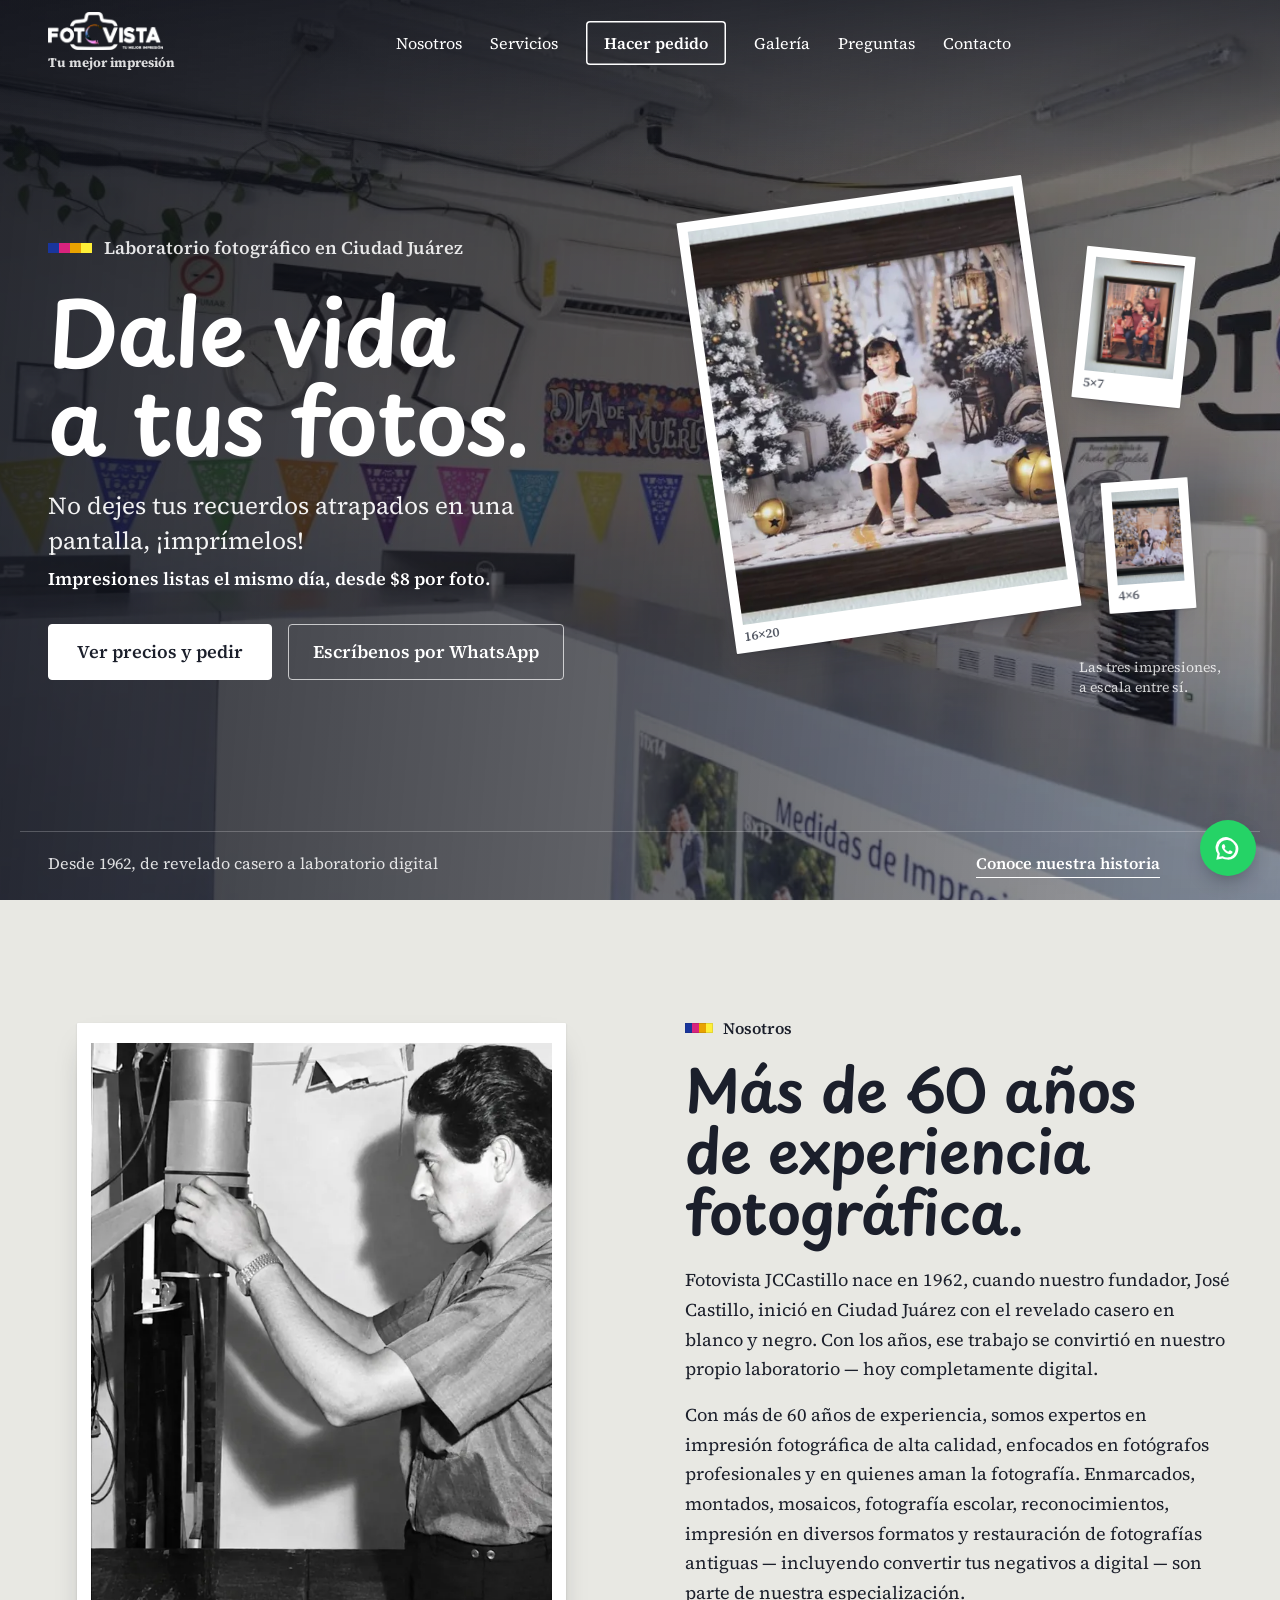
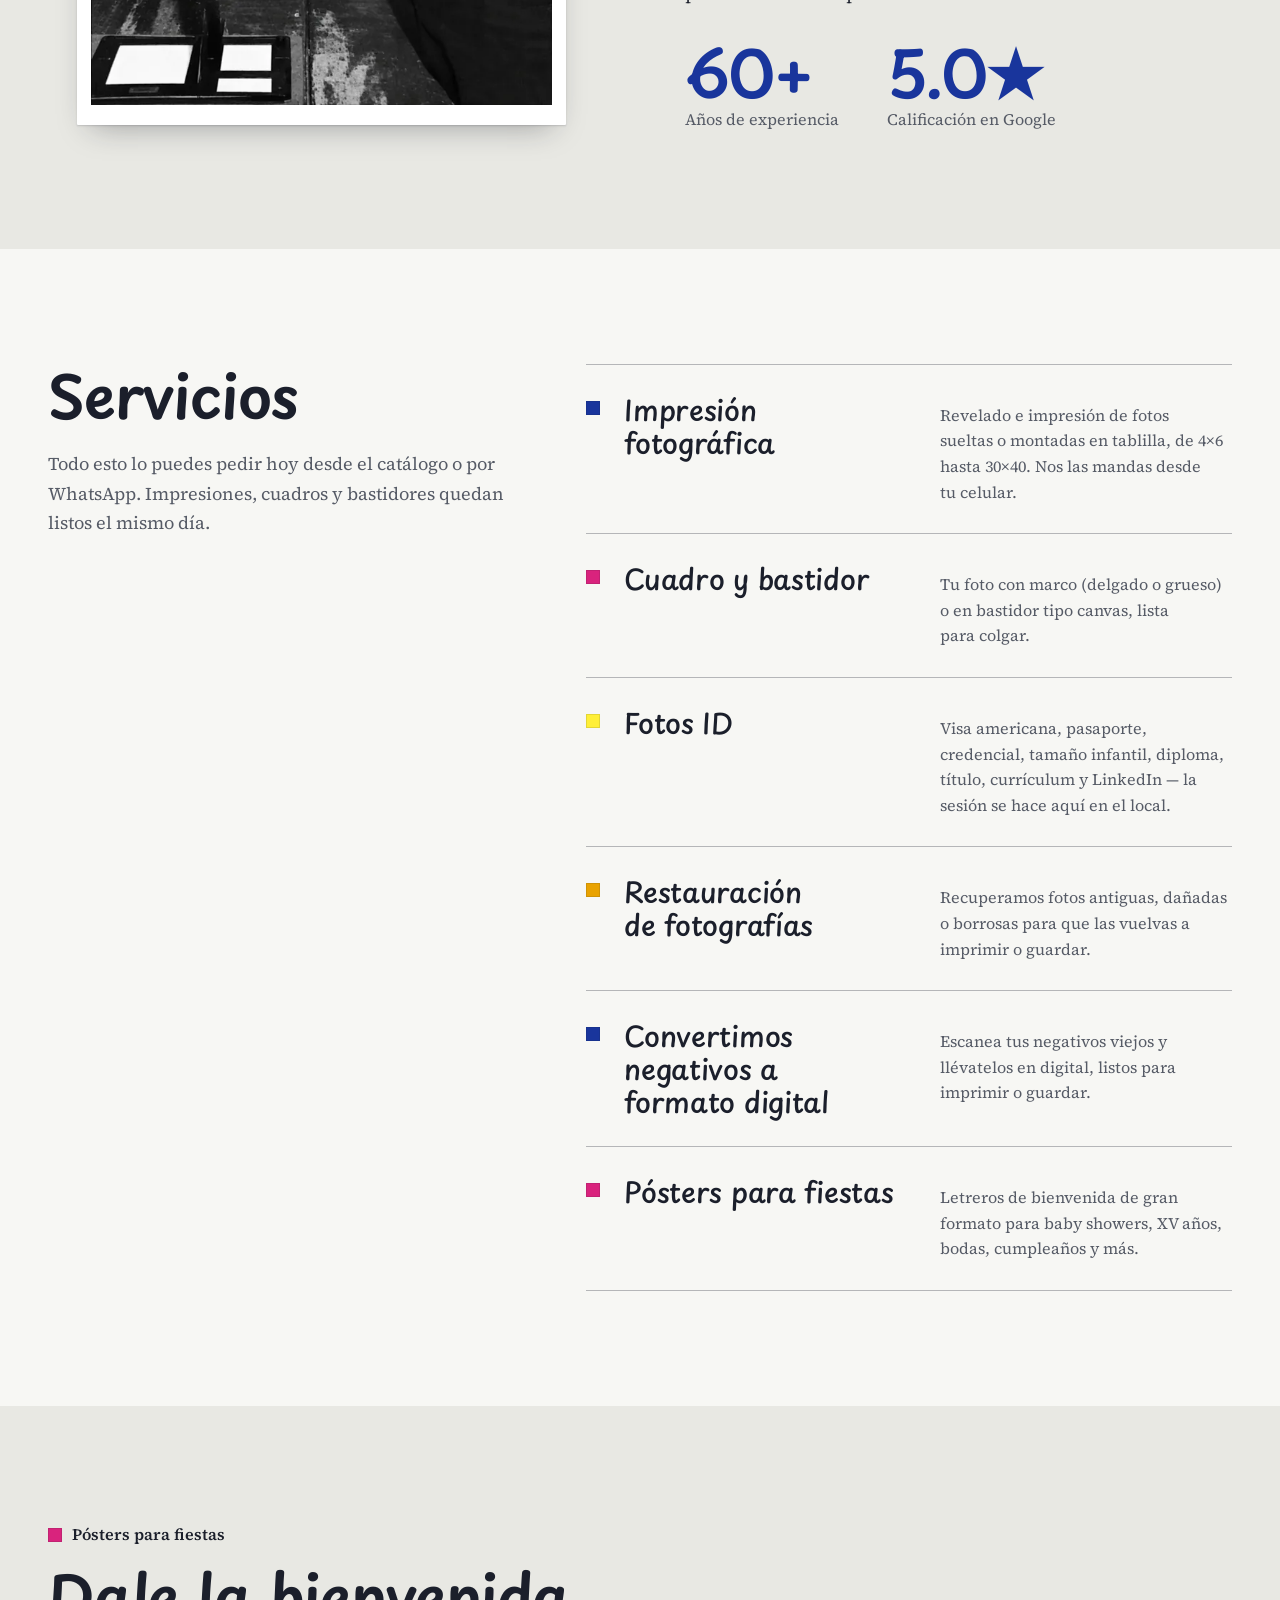
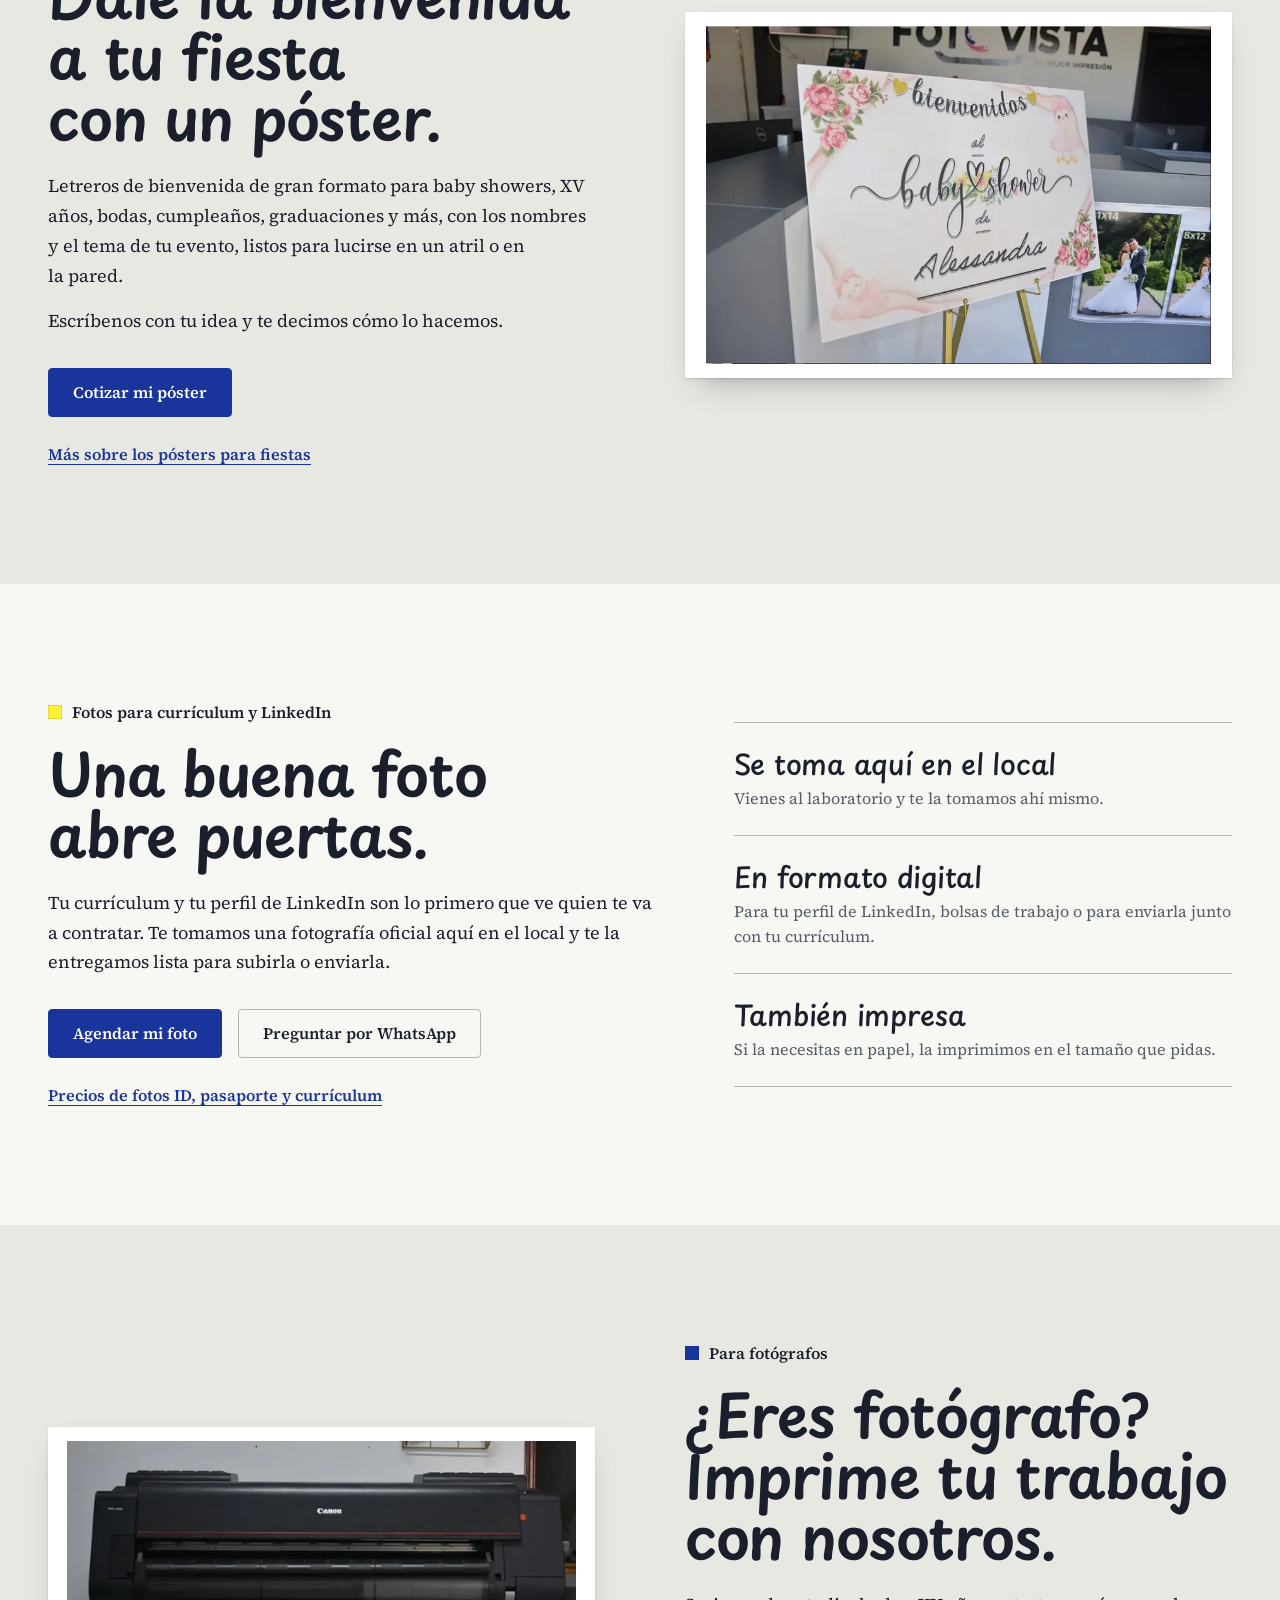
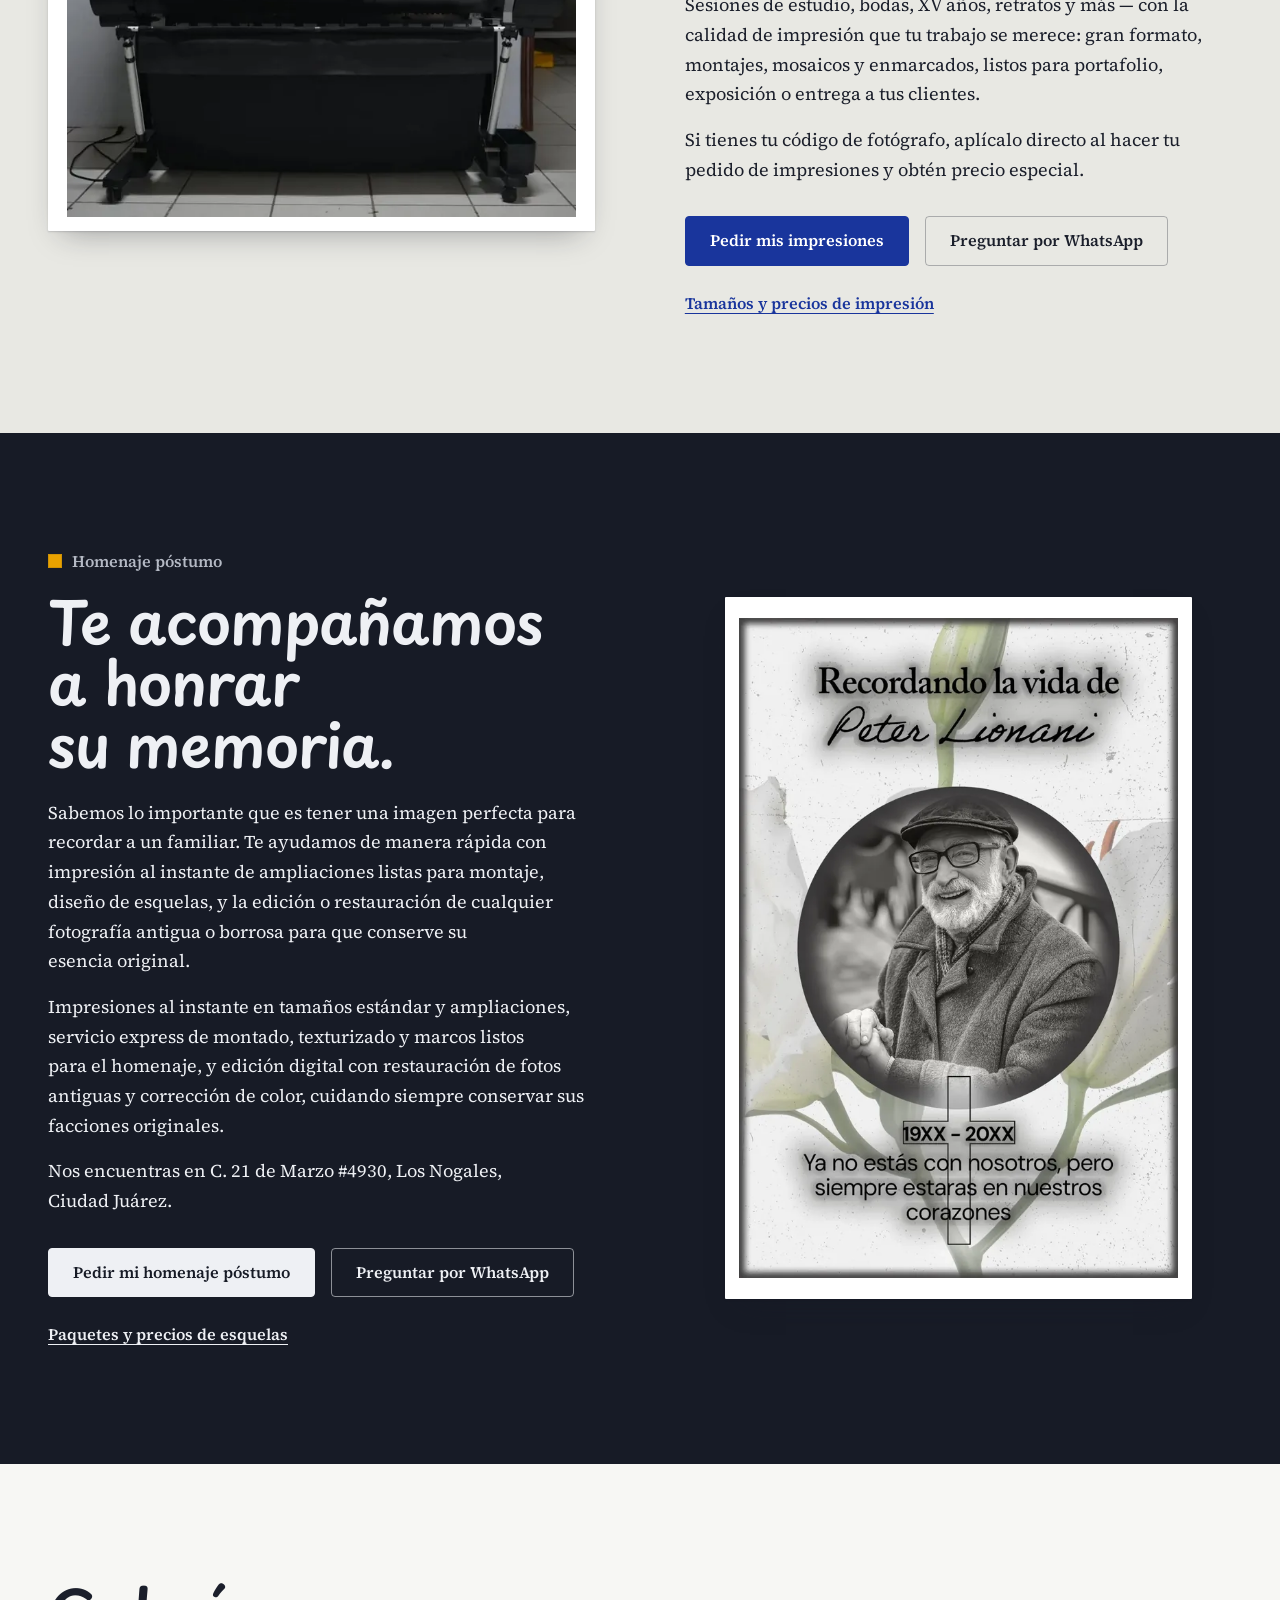
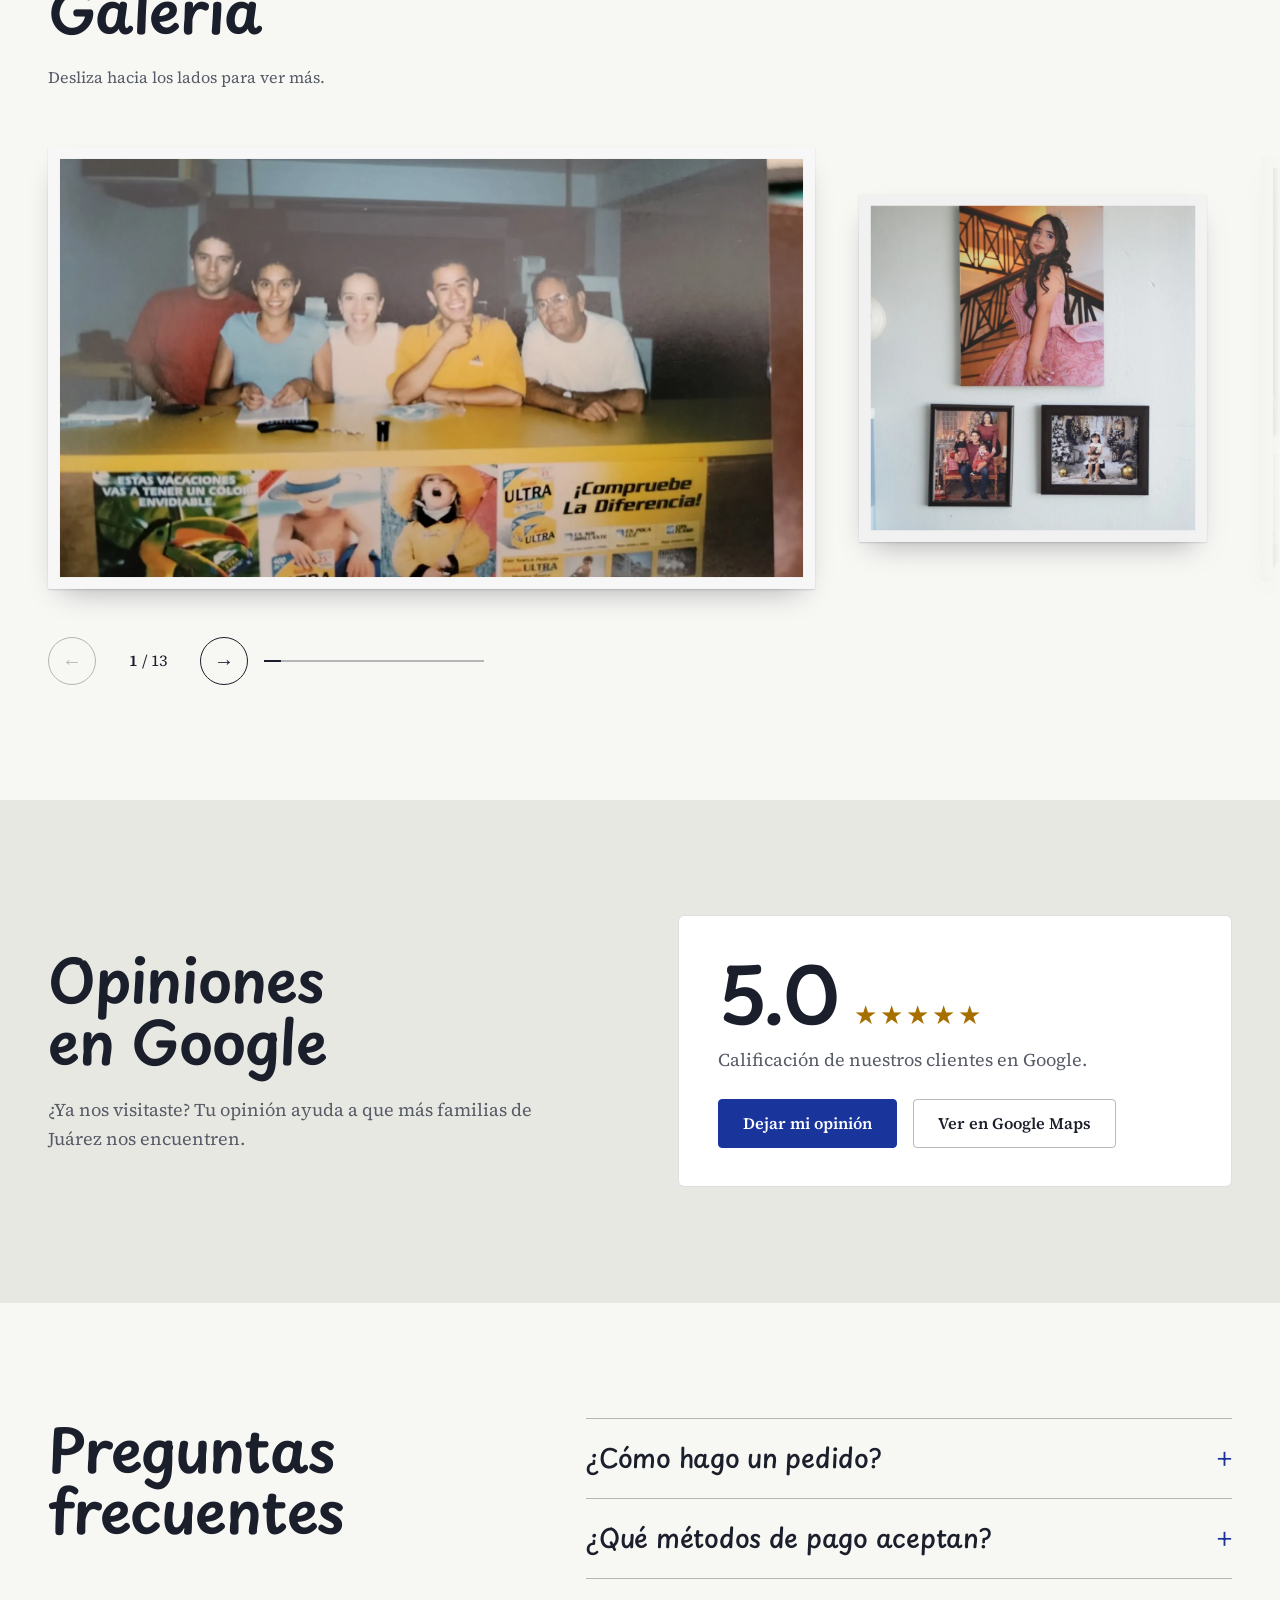
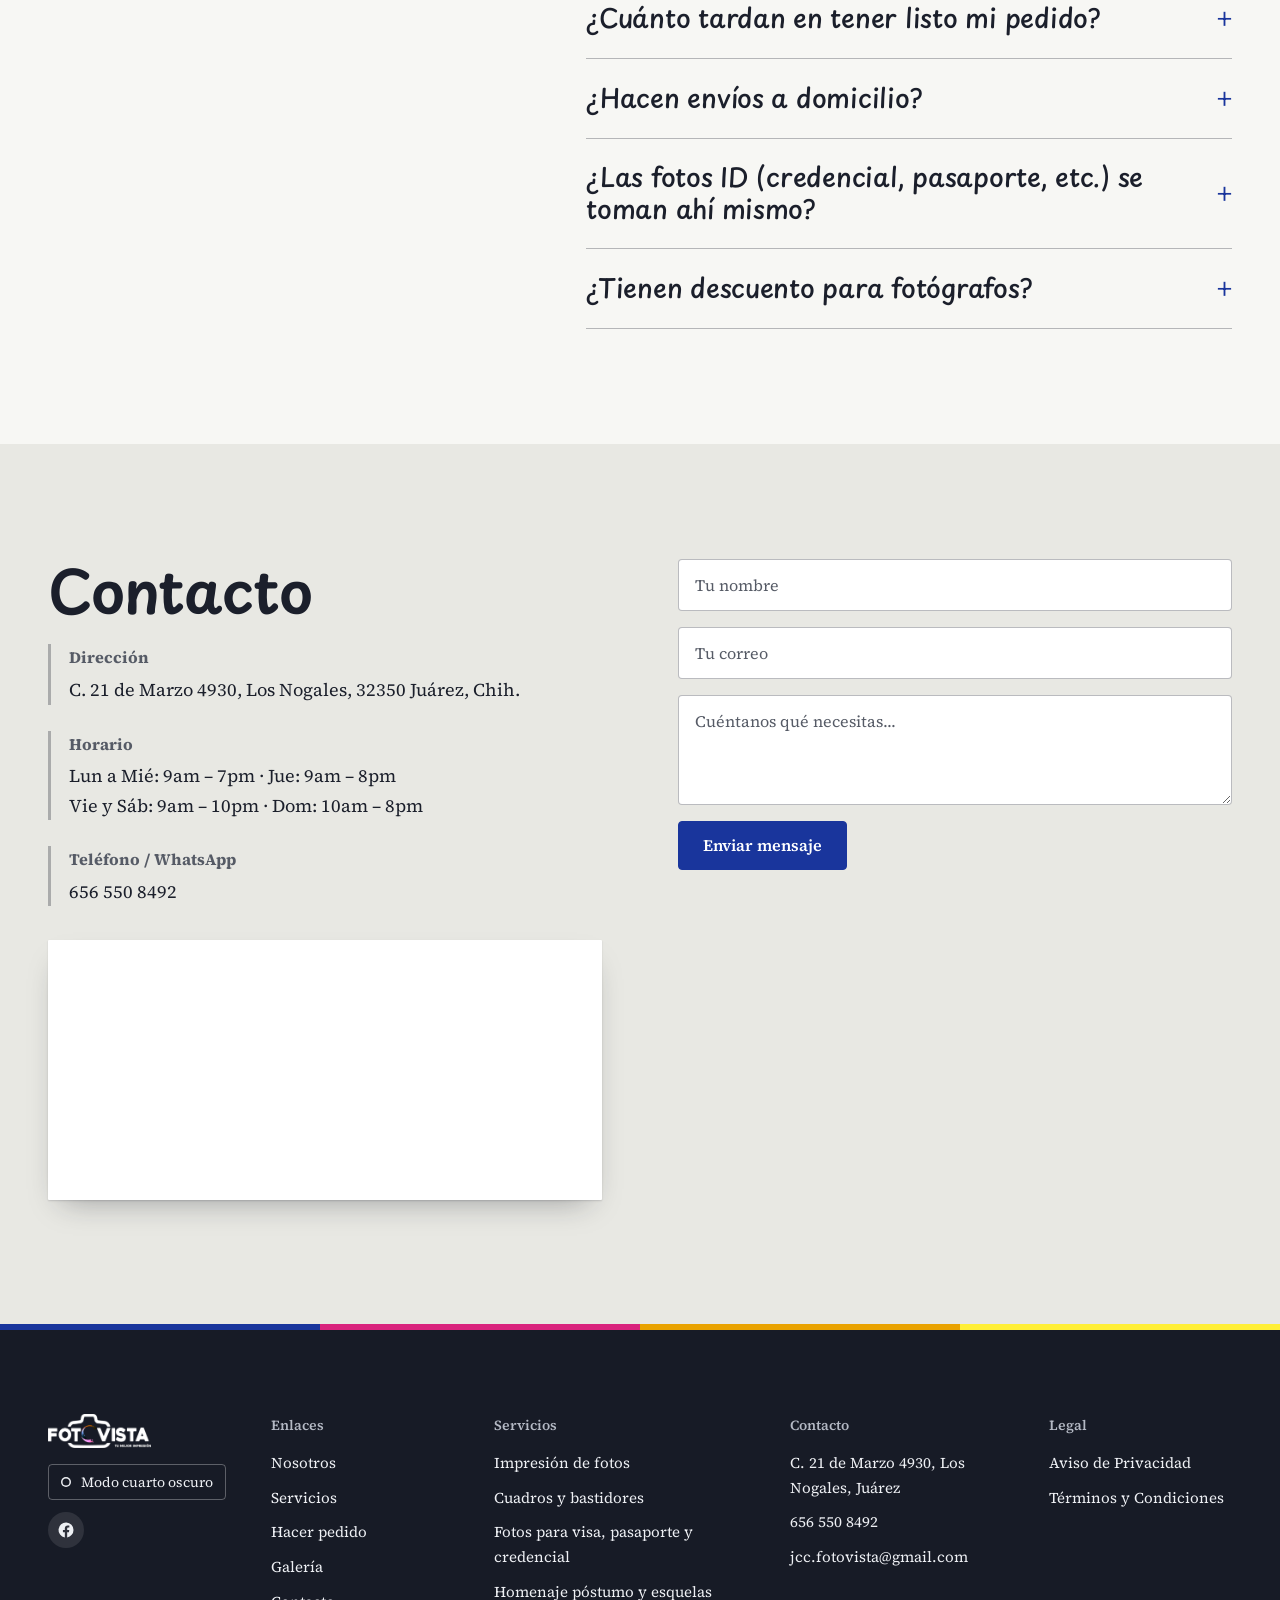
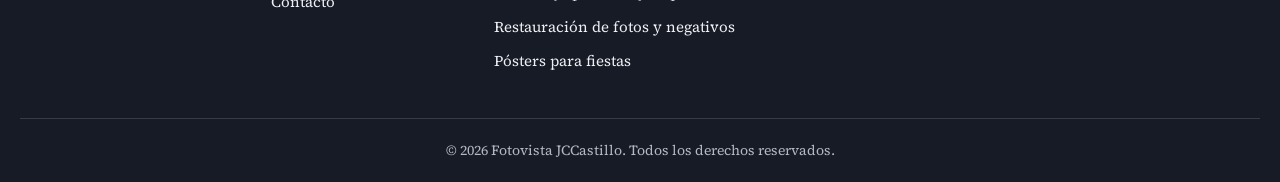
==== commit 5edf1f46: "Add files via upload" ====
--- a/index.html
+++ b/index.html
@@ -41,13 +41,13 @@
     content="Impresión fotográfica, cuadro, bastidor y fotos ID en Los Nogales, Juárez. Pide en línea por WhatsApp o correo.">
   <meta name="twitter:image" content="https://fotovistajz.com/assets/og-image.jpg">
 
-  <link rel="preconnect" href="https://fonts.googleapis.com">
-  <link rel="preconnect" href="https://fonts.gstatic.com" crossorigin>
   <!-- Solo 2 fuentes en todo el sitio: Playpen Sans (títulos h1/h2/h3) y
        Source Serif 4 (todo lo demás: texto, botones, menú, etiquetas). -->
-  <link
-    href="https://fonts.googleapis.com/css2?family=Playpen+Sans:wght@500..600&family=Source+Serif+4:opsz,wght@8..60,400;8..60,600;8..60,700&display=swap"
-    rel="stylesheet">
+  <!-- Fuentes propias (ver @font-face en theme.css): se piden de inmediato -->
+  <link rel="preload" href="assets/fonts/playpen-sans-latin.woff2" as="font" type="font/woff2" crossorigin>
+  <link rel="preload" href="assets/fonts/source-serif-4-latin.woff2" as="font" type="font/woff2" crossorigin>
+  <!-- La foto 16×20 del hero es lo más grande que se ve al abrir en celular: se pide primero -->
+  <link rel="preload" as="image" href="assets/fotos/hero-1-400.webp" imagesrcset="assets/fotos/hero-1-400.webp 400w, assets/fotos/hero-1.webp 600w" imagesizes="(max-width: 900px) 72vw, 360px" fetchpriority="high">
   <link rel="stylesheet" href="styles.css">
   <link rel="stylesheet" href="theme.css">
 
@@ -58,11 +58,28 @@
   {
     "@context": "https://schema.org",
     "@type": "LocalBusiness",
+    "@id": "https://fotovistajz.com/#fotovista",
     "name": "Fotovista JCCastillo",
-    "image": "https://fotovistajz.com/assets/logo.png",
+    "alternateName": "Fotovista",
+    "description": "Laboratorio fotográfico en Ciudad Juárez desde 1962: impresión y revelado de fotos, cuadros y bastidores, fotos para visa americana, pasaporte y credencial, esquelas y homenaje póstumo, restauración de fotos y pósters para fiestas.",
     "url": "https://fotovistajz.com/",
+    "logo": "https://fotovistajz.com/assets/logo.png",
+    "image": [
+      "https://fotovistajz.com/assets/fotos/lab-2.webp",
+      "https://fotovistajz.com/assets/fotos/lab-1.webp",
+      "https://fotovistajz.com/assets/fotos/lab-3.webp",
+      "https://fotovistajz.com/assets/og-image.jpg"
+    ],
     "telephone": "+52 656 550 8492",
+    "email": "jcc.fotovista@gmail.com",
     "priceRange": "$",
+    "currenciesAccepted": "MXN",
+    "paymentAccepted": "Mercado Pago",
+    "foundingDate": "1962",
+    "founder": {
+      "@type": "Person",
+      "name": "José Castillo"
+    },
     "address": {
       "@type": "PostalAddress",
       "streetAddress": "C. 21 de Marzo 4930, Los Nogales",
@@ -76,26 +93,99 @@
       "latitude": 31.7218404,
       "longitude": -106.4437917
     },
+    "hasMap": "https://www.google.com/maps/search/?api=1&query=Fotovista&query_place_id=ChIJgVFO0Zlf54YR9XI2x5h827Y",
     "openingHoursSpecification": [
-      { "@type": "OpeningHoursSpecification", "dayOfWeek": ["Monday","Tuesday","Wednesday"], "opens": "09:00", "closes": "19:00" },
-      { "@type": "OpeningHoursSpecification", "dayOfWeek": "Thursday", "opens": "09:00", "closes": "20:00" },
-      { "@type": "OpeningHoursSpecification", "dayOfWeek": ["Friday","Saturday"], "opens": "09:00", "closes": "22:00" },
-      { "@type": "OpeningHoursSpecification", "dayOfWeek": "Sunday", "opens": "10:00", "closes": "20:00" }
+      {
+        "@type": "OpeningHoursSpecification",
+        "dayOfWeek": [
+          "Monday",
+          "Tuesday",
+          "Wednesday"
+        ],
+        "opens": "09:00",
+        "closes": "19:00"
+      },
+      {
+        "@type": "OpeningHoursSpecification",
+        "dayOfWeek": "Thursday",
+        "opens": "09:00",
+        "closes": "20:00"
+      },
+      {
+        "@type": "OpeningHoursSpecification",
+        "dayOfWeek": [
+          "Friday",
+          "Saturday"
+        ],
+        "opens": "09:00",
+        "closes": "22:00"
+      },
+      {
+        "@type": "OpeningHoursSpecification",
+        "dayOfWeek": "Sunday",
+        "opens": "10:00",
+        "closes": "20:00"
+      }
     ],
+    "areaServed": {
+      "@type": "City",
+      "name": "Ciudad Juárez"
+    },
     "sameAs": [
       "https://www.facebook.com/profile.php?id=61593201084522"
     ],
-    "areaServed": { "@type": "City", "name": "Ciudad Juárez" },
     "hasOfferCatalog": {
       "@type": "OfferCatalog",
       "name": "Servicios de laboratorio fotográfico",
       "itemListElement": [
-        { "@type": "Offer", "itemOffered": { "@type": "Service", "name": "Impresión y revelado de fotos", "url": "https://fotovistajz.com/impresion-de-fotos.html" } },
-        { "@type": "Offer", "itemOffered": { "@type": "Service", "name": "Cuadros y bastidores", "url": "https://fotovistajz.com/cuadros-y-bastidores.html" } },
-        { "@type": "Offer", "itemOffered": { "@type": "Service", "name": "Fotos para visa americana, pasaporte y credencial", "url": "https://fotovistajz.com/fotos-para-pasaporte-y-credencial.html" } },
-        { "@type": "Offer", "itemOffered": { "@type": "Service", "name": "Esquelas y homenaje póstumo", "url": "https://fotovistajz.com/homenaje-postumo.html" } },
-        { "@type": "Offer", "itemOffered": { "@type": "Service", "name": "Restauración de fotos y negativos a digital", "url": "https://fotovistajz.com/restauracion-de-fotos.html" } },
-        { "@type": "Offer", "itemOffered": { "@type": "Service", "name": "Pósters de bienvenida para fiestas", "url": "https://fotovistajz.com/posters-para-fiestas.html" } }
+        {
+          "@type": "Offer",
+          "itemOffered": {
+            "@type": "Service",
+            "name": "Impresión y revelado de fotos",
+            "url": "https://fotovistajz.com/impresion-de-fotos.html"
+          }
+        },
+        {
+          "@type": "Offer",
+          "itemOffered": {
+            "@type": "Service",
+            "name": "Cuadros y bastidores",
+            "url": "https://fotovistajz.com/cuadros-y-bastidores.html"
+          }
+        },
+        {
+          "@type": "Offer",
+          "itemOffered": {
+            "@type": "Service",
+            "name": "Fotos para visa americana, pasaporte y credencial",
+            "url": "https://fotovistajz.com/fotos-para-pasaporte-y-credencial.html"
+          }
+        },
+        {
+          "@type": "Offer",
+          "itemOffered": {
+            "@type": "Service",
+            "name": "Esquelas y homenaje póstumo",
+            "url": "https://fotovistajz.com/homenaje-postumo.html"
+          }
+        },
+        {
+          "@type": "Offer",
+          "itemOffered": {
+            "@type": "Service",
+            "name": "Restauración de fotos y negativos a digital",
+            "url": "https://fotovistajz.com/restauracion-de-fotos.html"
+          }
+        },
+        {
+          "@type": "Offer",
+          "itemOffered": {
+            "@type": "Service",
+            "name": "Pósters de bienvenida para fiestas",
+            "url": "https://fotovistajz.com/posters-para-fiestas.html"
+          }
+        }
       ]
     }
   }
@@ -113,7 +203,7 @@
   <header>
     <div class="wrap">
       <div class="logo" id="siteLogo">
-        <img src="assets/logo.webp" alt="Fotovista JCCastillo" class="logo-img" width="2073" height="687">
+        <img src="assets/logo-480.webp" alt="Fotovista JCCastillo" class="logo-img" width="480" height="159">
         <span class="logo-tagline">Tu mejor impresión</span>
       </div>
       <nav id="nav">
@@ -149,15 +239,15 @@
            el bloque "PHOTO STACK" en script.js para la parte de arrastrar. -->
       <div class="photo-stack" id="photoStack">
         <div class="photo-card pc-1" style="--rot:-8deg;">
-          <img src="assets/fotos/hero-1.webp" alt="Trabajo de Fotovista, impresión 16×20" width="600" height="800">
+          <img src="assets/fotos/hero-1.webp" srcset="assets/fotos/hero-1-400.webp 400w, assets/fotos/hero-1.webp 600w" sizes="(max-width: 900px) 72vw, 360px" fetchpriority="high" alt="Trabajo de Fotovista, impresión 16×20" width="600" height="800">
           <span class="pc-tag">16×20</span>
         </div>
         <div class="photo-card pc-2" style="--rot:6deg;">
-          <img src="assets/fotos/hero-2.webp" alt="Trabajo de Fotovista, impresión 5×7" width="600" height="800">
+          <img src="assets/fotos/hero-2.webp" srcset="assets/fotos/hero-2-400.webp 400w, assets/fotos/hero-2.webp 600w" sizes="120px" alt="Trabajo de Fotovista, impresión 5×7" width="600" height="800">
           <span class="pc-tag">5×7</span>
         </div>
         <div class="photo-card pc-3" style="--rot:-4deg;">
-          <img src="assets/fotos/hero-3.webp" alt="Trabajo de Fotovista, impresión 4×6" width="600" height="800">
+          <img src="assets/fotos/hero-3.webp" srcset="assets/fotos/hero-3-400.webp 400w, assets/fotos/hero-3.webp 600w" sizes="100px" alt="Trabajo de Fotovista, impresión 4×6" width="600" height="800">
           <span class="pc-tag">4×6</span>
         </div>
         <span class="stack-note">Las tres impresiones, a escala entre sí.</span>
@@ -172,7 +262,7 @@
   <!-- ============ NOSOTROS ============ -->
   <section class="about site-section dark-section tone-light" id="nosotros">
     <div class="wrap about-grid">
-      <img loading="lazy" decoding="async" src="assets/fotos/srcastillo.webp" alt="José Castillo, fundador de Fotovista, trabajando en el laboratorio" width="1047" height="1503">
+      <img loading="lazy" decoding="async" src="assets/fotos/srcastillo.webp" srcset="assets/fotos/srcastillo-640.webp 640w, assets/fotos/srcastillo-800.webp 800w, assets/fotos/srcastillo.webp 1047w" sizes="(max-width: 900px) calc(100vw - 40px), 560px" alt="José Castillo, fundador de Fotovista, trabajando en el laboratorio" width="1047" height="1503" style="--ar: 1047 / 1503">
       <div>
         <span class="sec-num">Nosotros</span>
         <h2>Más de 60 años de experiencia fotográfica.</h2>
@@ -246,7 +336,7 @@
         </div>
         <a class="sec-more" href="posters-para-fiestas.html">Más sobre los pósters para fiestas</a>
       </div>
-      <img src="assets/fotos/lab-4.webp" alt="Póster de bienvenida para baby shower impreso en gran formato, sobre un atril dorado" width="1377" height="922" loading="lazy">
+      <img src="assets/fotos/lab-4.webp" srcset="assets/fotos/lab-4-800.webp 800w, assets/fotos/lab-4.webp 1377w" sizes="(max-width: 900px) calc(100vw - 40px), 560px" alt="Póster de bienvenida para baby shower impreso en gran formato, sobre un atril dorado" width="1377" height="922" loading="lazy" style="--ar: 1377 / 922">
     </div>
   </section>
 
@@ -292,8 +382,8 @@
        "photogWhatsappBtn". -->
   <section class="products site-section dark-section tone-light" id="para-fotografos">
     <div class="wrap about-grid">
-      <img loading="lazy" decoding="async" src="assets/fotos/extra/extra-1.webp" alt="Impresora de gran formato en el laboratorio Fotovista"
-        width="978" height="722">
+      <img loading="lazy" decoding="async" src="assets/fotos/extra/extra-1.webp" srcset="assets/fotos/extra/extra-1-640.webp 640w, assets/fotos/extra/extra-1.webp 978w" sizes="(max-width: 900px) calc(100vw - 40px), 560px" alt="Impresora de gran formato en el laboratorio Fotovista"
+        width="978" height="722" style="--ar: 978 / 722">
       <div>
         <span class="sec-num">Para fotógrafos</span>
         <h2>¿Eres fotógrafo? Imprime tu trabajo con nosotros.</h2>
@@ -322,7 +412,7 @@
        armado en script.js, busca "homenajeWhatsappBtn". -->
   <section class="products site-section dark-section" id="homenaje">
     <div class="wrap about-grid">
-      <img loading="lazy" decoding="async" src="assets/fotos/postuma 2.webp" alt="Ejemplo de homenaje póstumo enmarcado" width="900" height="1200">
+      <img loading="lazy" decoding="async" src="assets/fotos/postuma 2.webp" srcset="assets/fotos/postuma%202-640.webp 640w, assets/fotos/postuma%202-800.webp 800w, assets/fotos/postuma%202.webp 1066w" sizes="(max-width: 900px) calc(100vw - 40px), 560px" alt="Ejemplo de homenaje póstumo enmarcado" width="1066" height="1600" style="--ar: 1066 / 1600">
       <div>
         <span class="sec-num">Homenaje póstumo</span>
         <h2>Te acompañamos a honrar su memoria.</h2>
@@ -492,8 +582,8 @@
   <footer class="site-section">
     <div class="wrap footer-grid">
       <div class="footer-brand">
-        <div class="logo"><img loading="lazy" decoding="async" src="assets/logo.webp" alt="Fotovista JCCastillo" class="logo-img" width="2073"
-            height="687"></div>
+        <div class="logo"><img loading="lazy" decoding="async" src="assets/logo-480.webp" alt="Fotovista JCCastillo" class="logo-img" width="480"
+            height="159"></div>
         <!-- Si más adelante tienen Instagram o TikTok, agrega otro <a class="social-link">
              igual al de abajo, con su propio emoji o SVG. -->
         <div class="social-row">
@@ -837,7 +927,9 @@
     </main>
   </div>
 
-  <script src="script.js"></script>
+  <!-- defer: se ejecuta cuando la página ya está dibujada (antes frenaba el primer
+       dibujo ~2 s en celular). Va antes que immersive.js y ese orden se respeta. -->
+  <script src="script.js" defer></script>
   <script src="immersive.js" defer></script>
 
   <!-- Botón flotante de WhatsApp: visible en toda la página para preguntas rápidas
--- a/theme.css
+++ b/theme.css
@@ -19,6 +19,29 @@
 
    La lógica (script.js, immersive.js, IDs, onclick) NO se toca.
    ========================================================== */
+
+/* ==========================================================
+   FUENTES (servidas desde el propio sitio, assets/fonts/)
+   Recortadas a los caracteres del español y a los pesos que se usan:
+   Playpen Sans 500–600 (títulos) y Source Serif 4 400–700 (texto).
+   Licencia SIL Open Font License: se pueden alojar libremente.
+   ========================================================== */
+
+@font-face {
+  font-family: 'Playpen Sans';
+  src: url("assets/fonts/playpen-sans-latin.woff2") format("woff2");
+  font-weight: 500 600;
+  font-style: normal;
+  font-display: swap;
+}
+
+@font-face {
+  font-family: 'Source Serif 4';
+  src: url("assets/fonts/source-serif-4-latin.woff2") format("woff2");
+  font-weight: 400 700;
+  font-style: normal;
+  font-display: swap;
+}
 
 /* ==========================================================
    0) TOKENS
@@ -625,6 +648,11 @@
   will-change: transform;
 }
 
+/* En celular basta la versión de 800 px de ancho */
+@media (max-width: 900px) {
+  body.immersive .hero-bg { background-image: url("assets/fotos/lab-1-800.webp"); }
+}
+
 /* Velo para que el texto blanco siempre se lea sobre la foto */
 body.immersive .hero::before {
   content: '';
@@ -783,10 +811,16 @@
   color: rgba(255, 255, 255, .8);
 }
 
+/* Las impresiones "caen" a la mesa sin desaparecer: si empezaran invisibles,
+   Google contaría la foto grande como cargada hasta que termina la animación
+   (y en celular esa foto es lo primero que mide, el LCP). */
 @keyframes pc-in {
-  from { opacity: 0; transform: rotate(calc(var(--rot) * 2.2)) translateY(-60px) scale(1.04); }
-  to { opacity: 1; transform: rotate(var(--rot)); }
-}
+  from { transform: rotate(calc(var(--rot) * 2.2)) translateY(-40px) scale(1.03); }
+  to { transform: rotate(var(--rot)); }
+}
+
+/* La grande ya está en su lugar desde el inicio; solo caen la 5×7 y la 4×6 */
+body.immersive .pc-1 { animation: none; }
 
 .hero-foot {
   width: 100%;
@@ -2121,6 +2155,29 @@
 }
 
 /* ==========================================================
+   9c) ESPACIO RESERVADO PARA LAS FOTOS GRANDES
+   Cada foto trae su proporción en style="--ar: ancho / alto". Así el
+   navegador sabe su tamaño antes de que llegue y el texto no "brinca"
+   cuando la foto termina de cargar (CLS, una de las Core Web Vitals).
+   ========================================================== */
+
+.sp-print[style*="--ar"],
+body.immersive .about-grid > img[style*="--ar"] {
+  --alto: min(70vh, 620px);
+  width: min(100%, calc(var(--alto) * (var(--ar))));
+  height: auto;
+  max-height: none;
+  aspect-ratio: var(--ar);
+}
+
+body.immersive .about-grid > img[style*="--ar"] { --alto: min(78vh, 720px); }
+
+@media (max-width: 900px) {
+  .sp-print[style*="--ar"] { --alto: 56vh; }
+  body.immersive .about-grid > img[style*="--ar"] { --alto: 64vh; }
+}
+
+/* ==========================================================
    10) MENOS MOVIMIENTO
    ========================================================== */
 
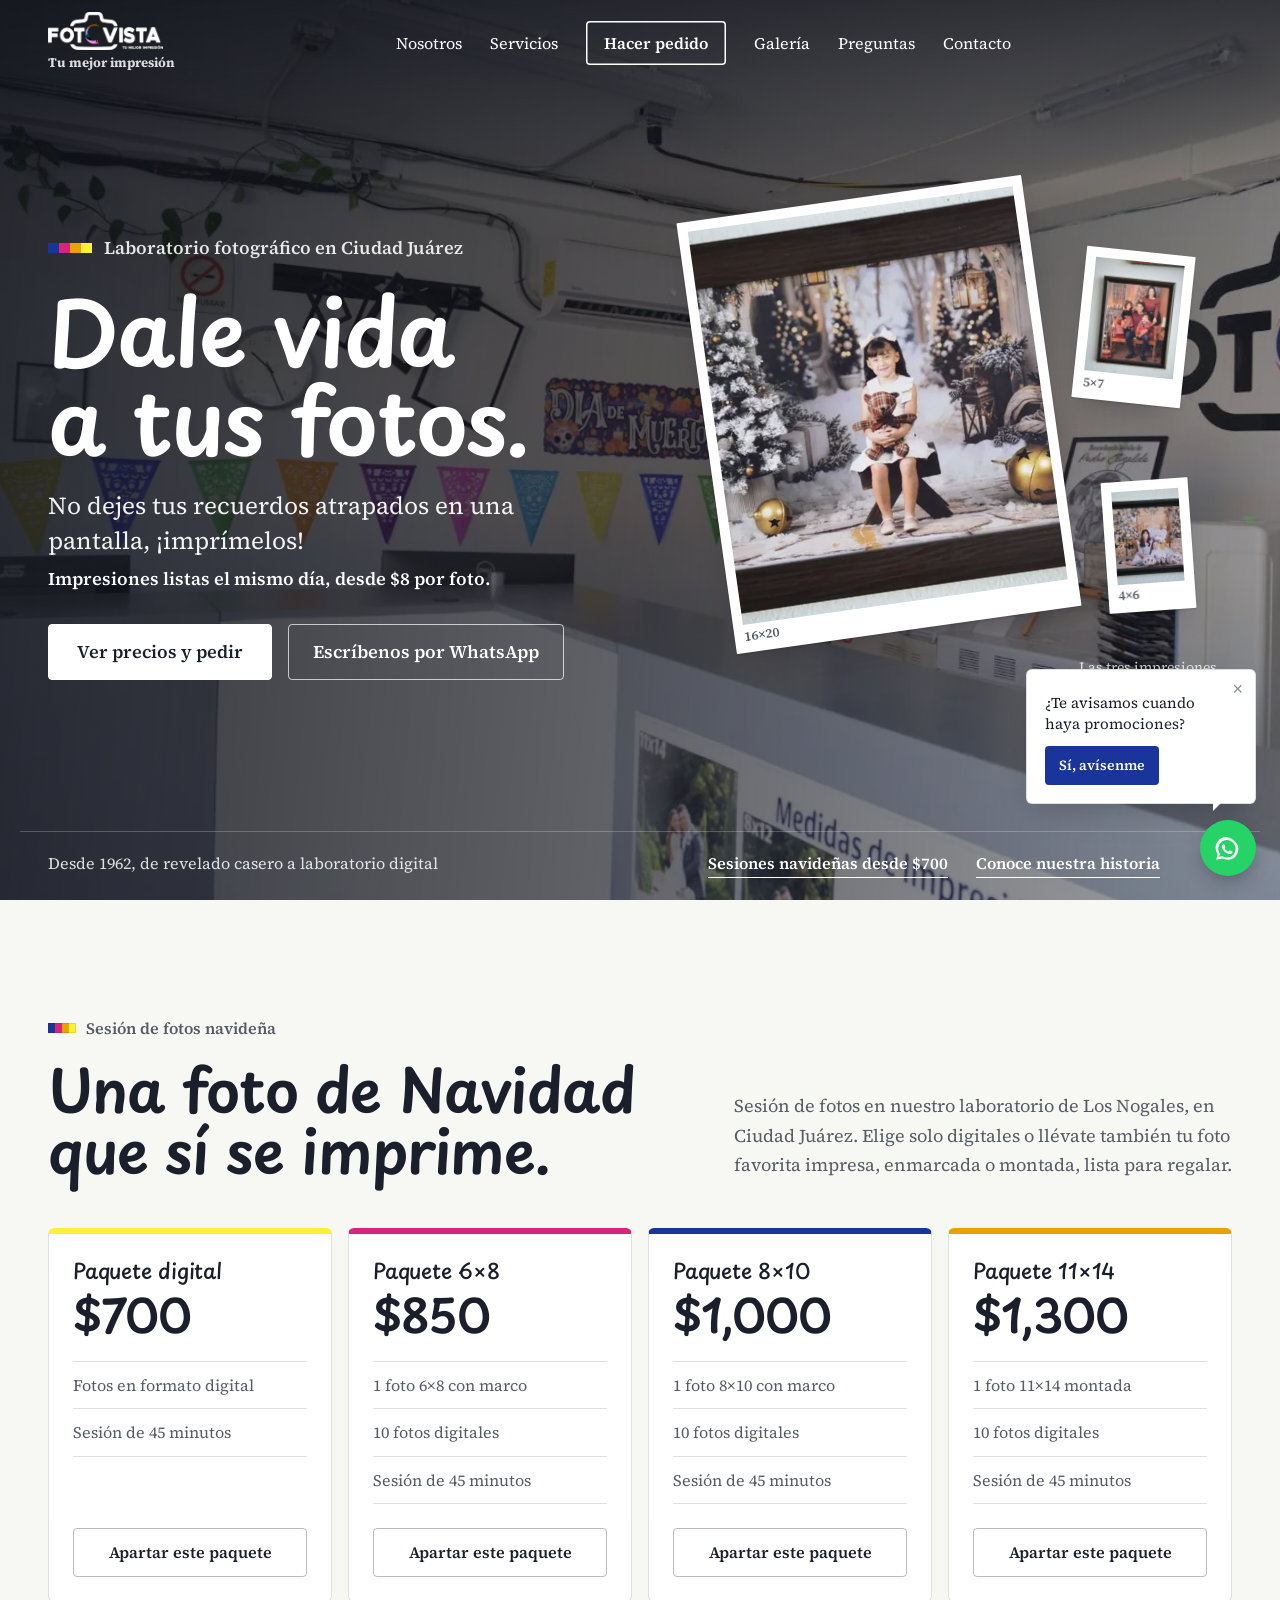
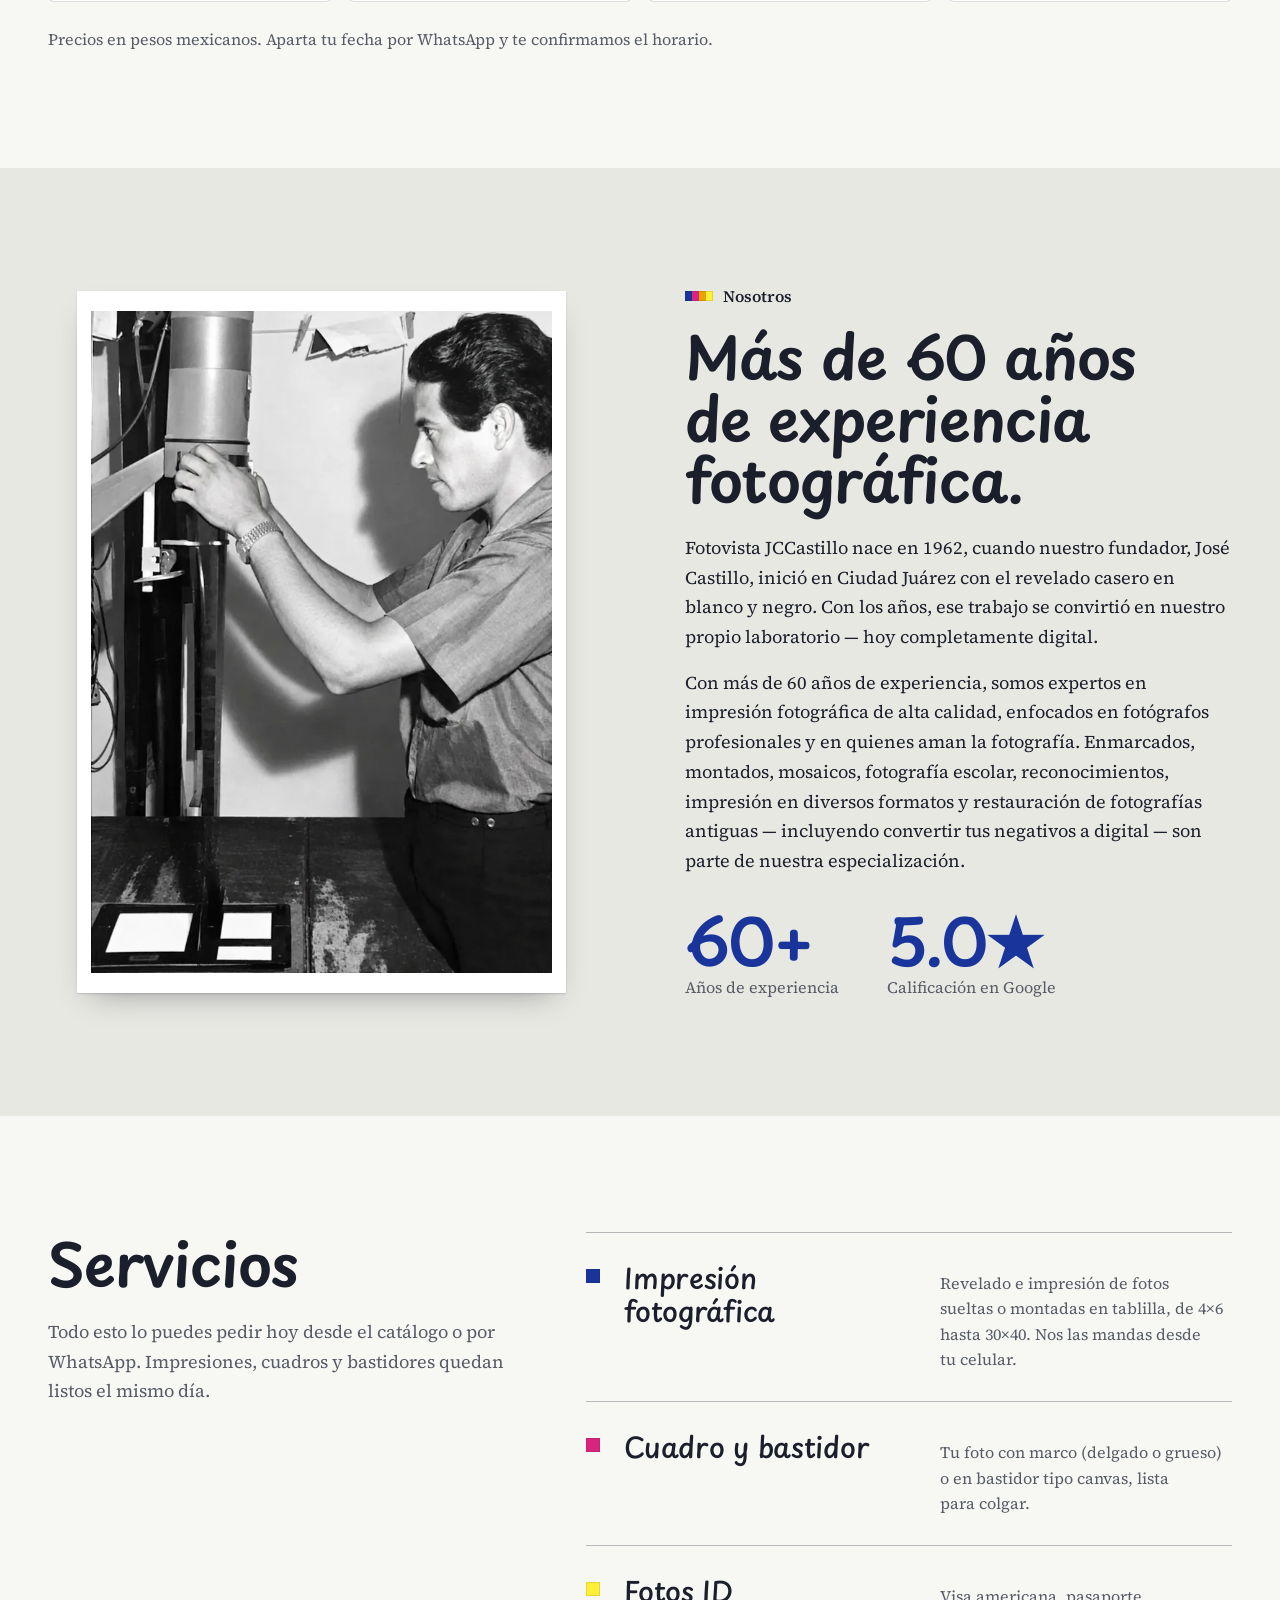
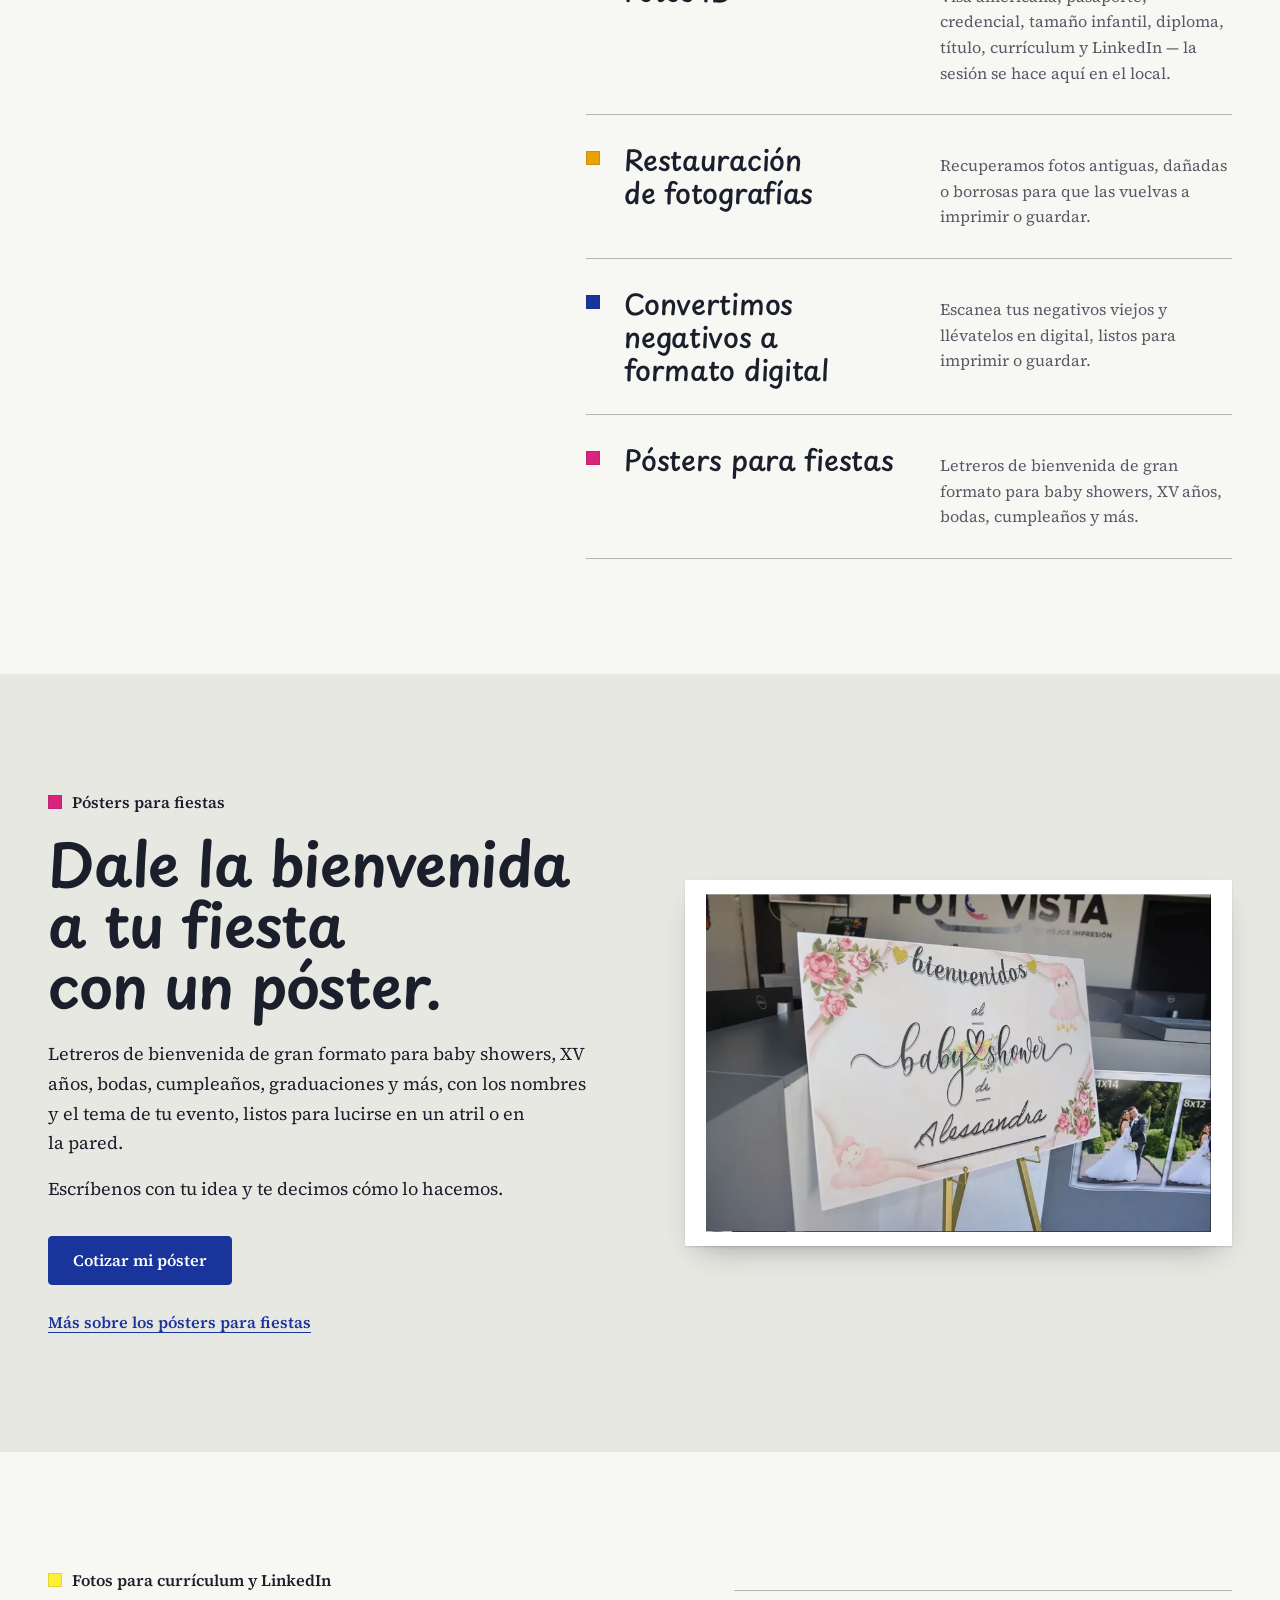
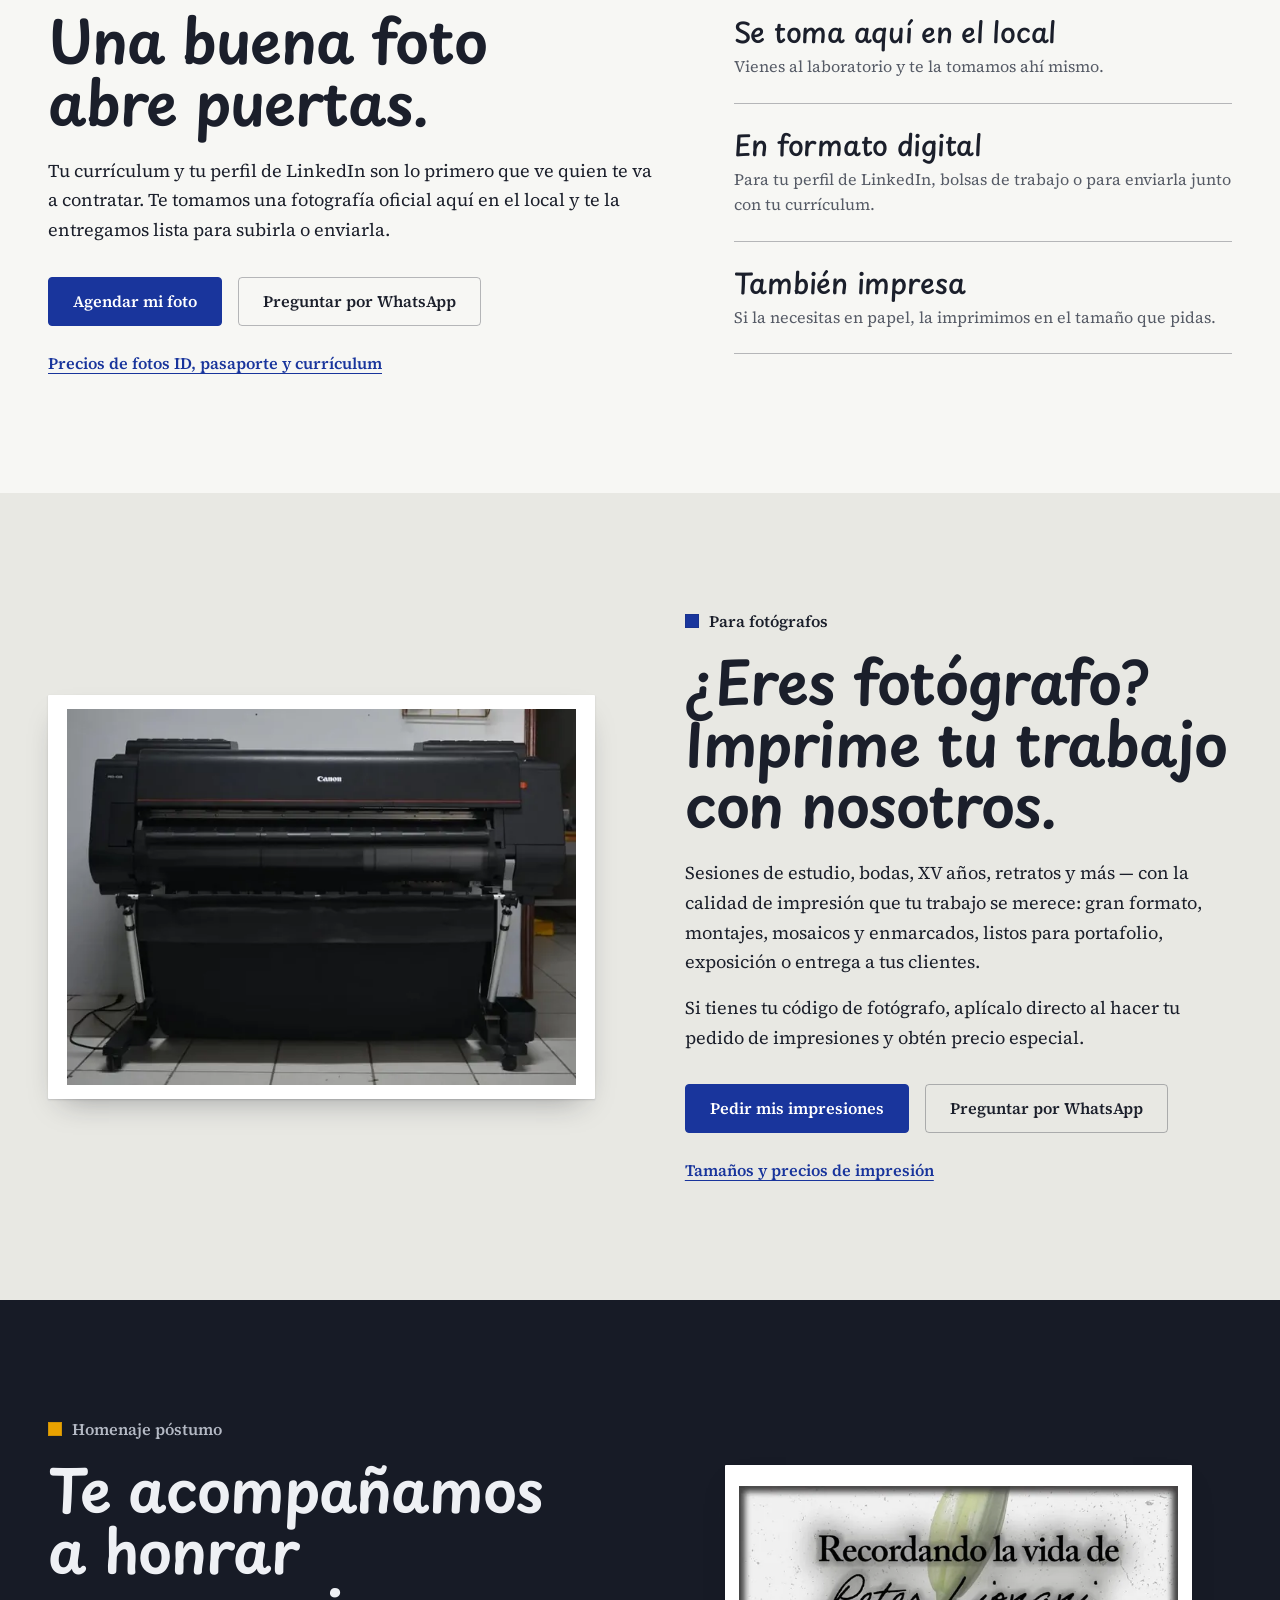
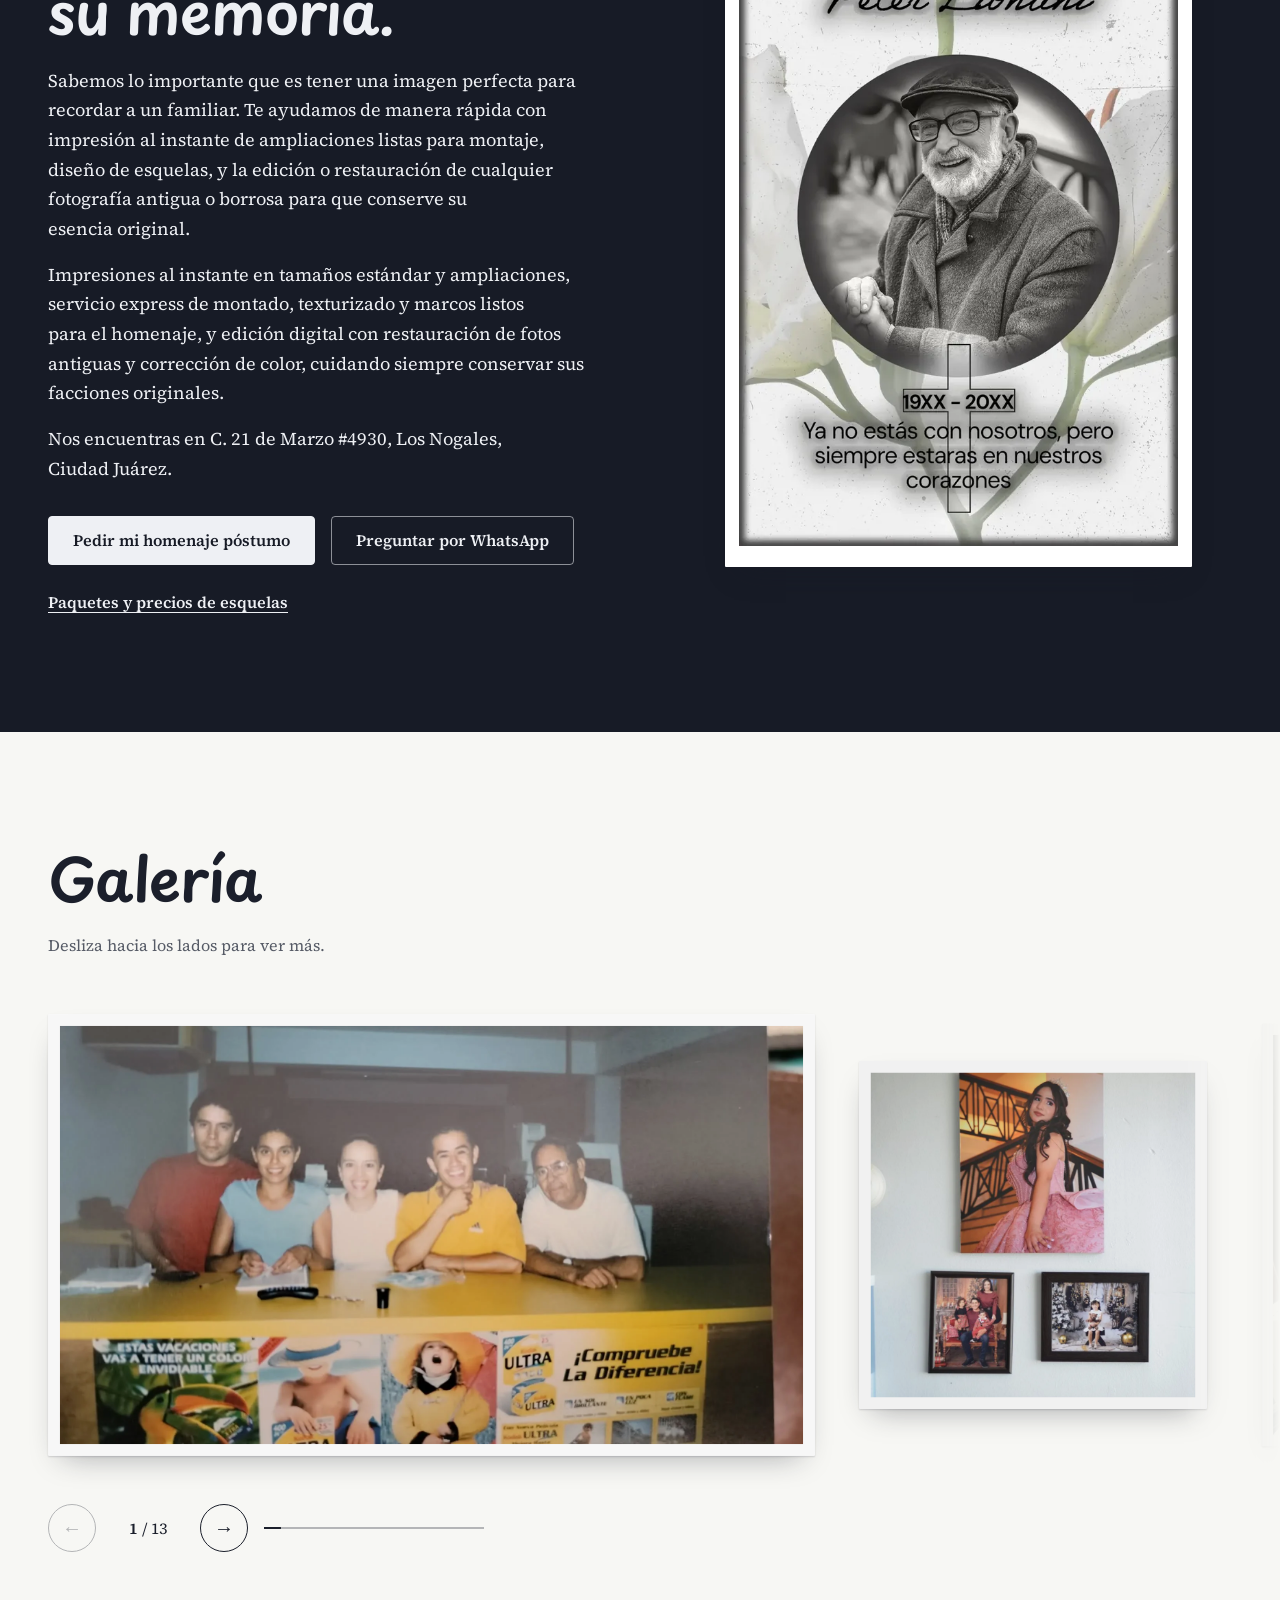
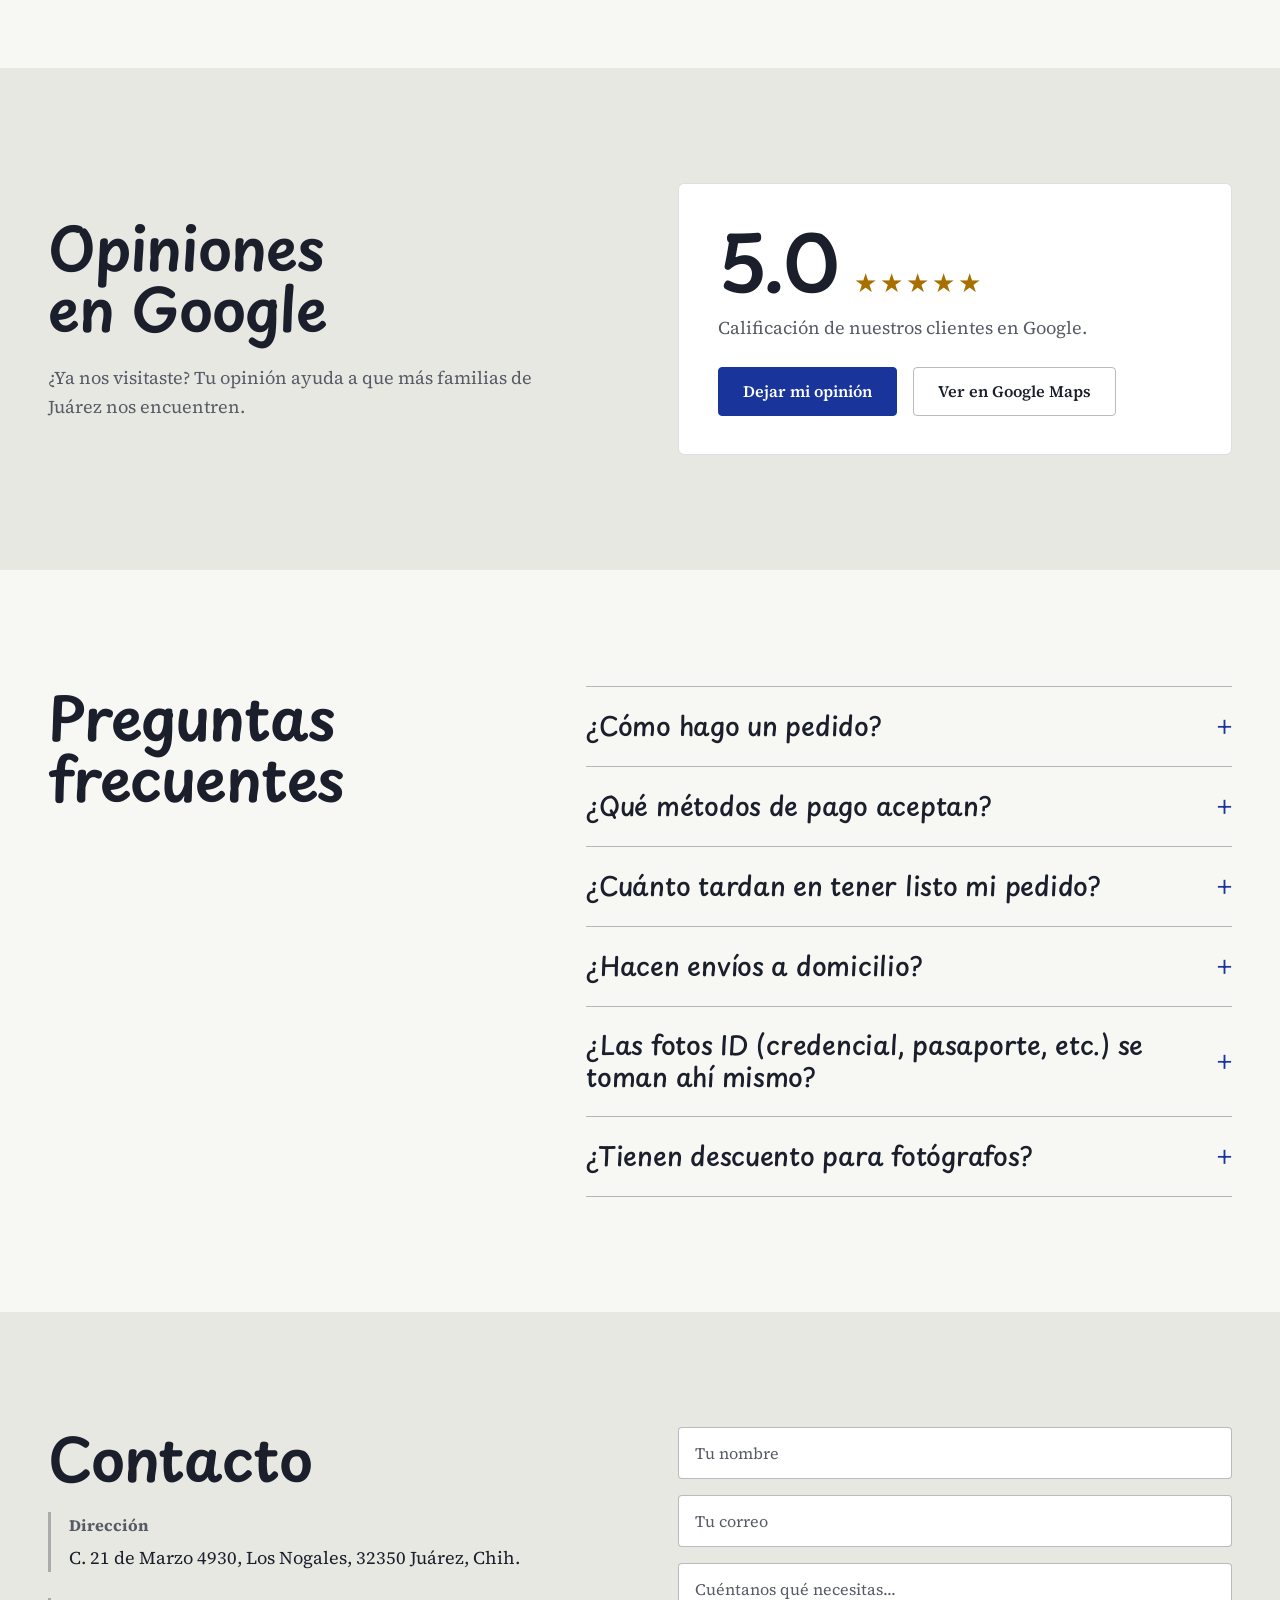
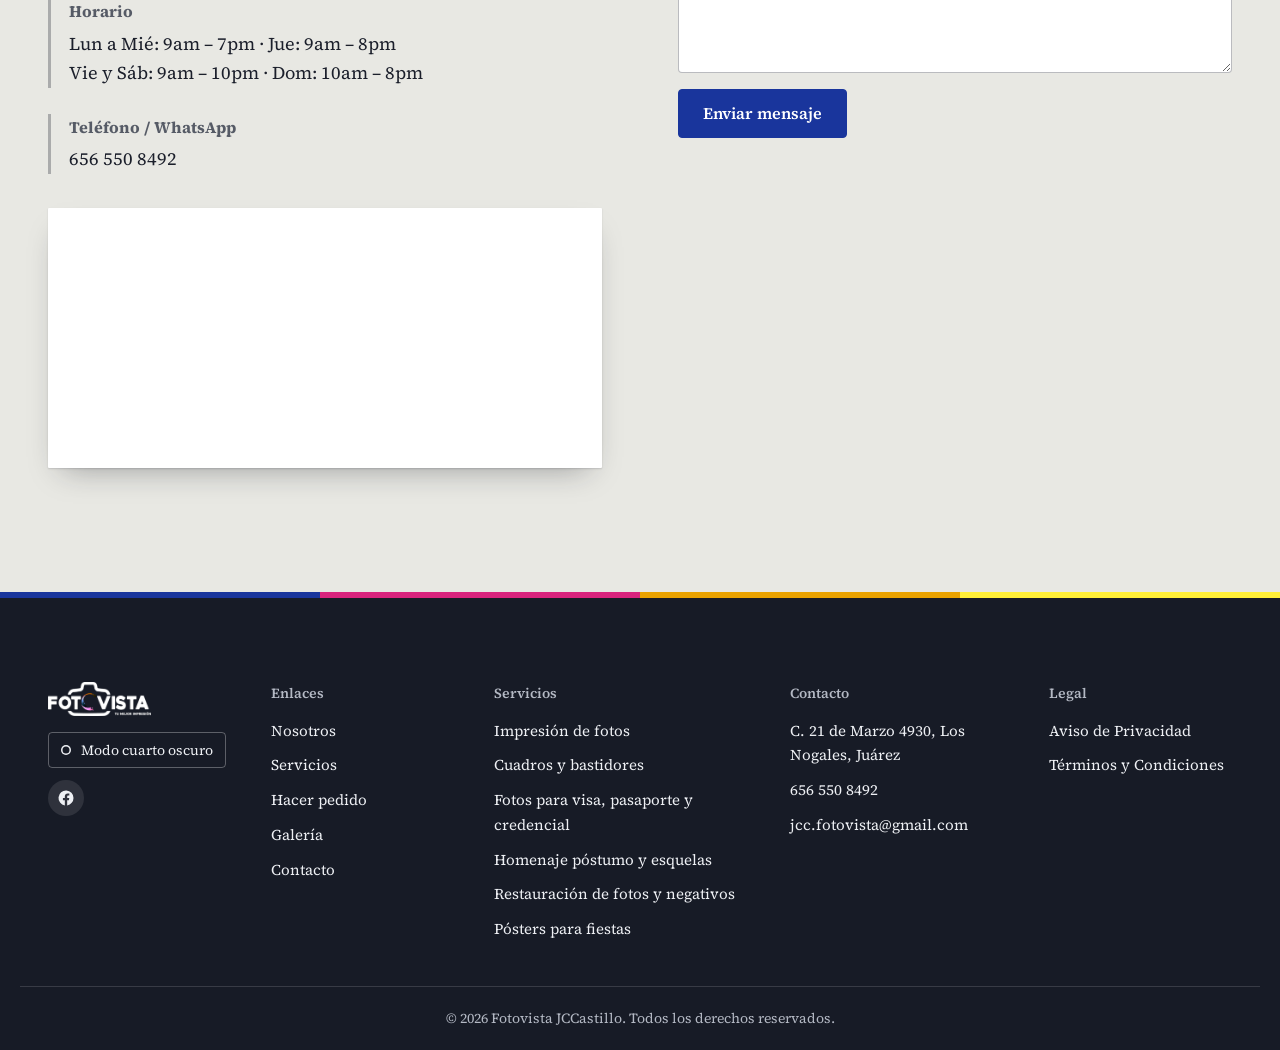
==== commit 97c904ba: "Add files via upload" ====
--- a/index.html
+++ b/index.html
@@ -255,7 +255,66 @@
     </div>
     <div class="hero-foot">
       <span>Desde 1962, de revelado casero a laboratorio digital</span>
-      <a href="#nosotros">Conoce nuestra historia</a>
+      <span class="hero-foot-links"><a href="#navidad">Sesiones navideñas desde $700</a> <a href="#nosotros">Conoce nuestra historia</a></span>
+    </div>
+  </section>
+
+  <!-- ============ SESIÓN DE FOTOS NAVIDEÑA (temporada) ============
+       Promoción de temporada. Precios y paquetes que pasó la jefa.
+       Cada botón abre WhatsApp con el paquete ya escrito en el mensaje.
+       Al terminar la temporada: borra esta sección completa y el enlace
+       "Sesiones navideñas" del pie del hero (busca "#navidad"). -->
+  <section class="site-section" id="navidad">
+    <div class="wrap">
+      <div class="navidad-head">
+        <div>
+          <span class="sec-num">Sesión de fotos navideña</span>
+          <h2>Una foto de Navidad que sí se imprime.</h2>
+        </div>
+        <p>Sesión de fotos en nuestro laboratorio de Los Nogales, en Ciudad Juárez. Elige solo digitales o llévate también tu foto favorita impresa, enmarcada o montada, lista para regalar.</p>
+      </div>
+      <ul class="paquetes">
+          <li class="paquete" data-familia="amarillo">
+            <h3>Paquete digital</h3>
+            <p class="paquete-precio">$700</p>
+            <ul class="paquete-incluye">
+              <li>Fotos en formato digital</li>
+              <li>Sesión de 45 minutos</li>
+            </ul>
+            <a href="https://wa.me/526565508492?text=Hola%2C%20quiero%20apartar%20una%20sesi%C3%B3n%20de%20fotos%20navide%C3%B1a%20con%20el%20Paquete%20digital%20(%24700)." class="btn btn-ghost" target="_blank" rel="noopener">Apartar este paquete</a>
+          </li>
+          <li class="paquete" data-familia="rosa">
+            <h3>Paquete 6×8</h3>
+            <p class="paquete-precio">$850</p>
+            <ul class="paquete-incluye">
+              <li>1 foto 6×8 con marco</li>
+              <li>10 fotos digitales</li>
+              <li>Sesión de 45 minutos</li>
+            </ul>
+            <a href="https://wa.me/526565508492?text=Hola%2C%20quiero%20apartar%20una%20sesi%C3%B3n%20de%20fotos%20navide%C3%B1a%20con%20el%20Paquete%206%C3%978%20(%24850)." class="btn btn-ghost" target="_blank" rel="noopener">Apartar este paquete</a>
+          </li>
+          <li class="paquete" data-familia="azul">
+            <h3>Paquete 8×10</h3>
+            <p class="paquete-precio">$1,000</p>
+            <ul class="paquete-incluye">
+              <li>1 foto 8×10 con marco</li>
+              <li>10 fotos digitales</li>
+              <li>Sesión de 45 minutos</li>
+            </ul>
+            <a href="https://wa.me/526565508492?text=Hola%2C%20quiero%20apartar%20una%20sesi%C3%B3n%20de%20fotos%20navide%C3%B1a%20con%20el%20Paquete%208%C3%9710%20(%241%2C000)." class="btn btn-ghost" target="_blank" rel="noopener">Apartar este paquete</a>
+          </li>
+          <li class="paquete" data-familia="ambar">
+            <h3>Paquete 11×14</h3>
+            <p class="paquete-precio">$1,300</p>
+            <ul class="paquete-incluye">
+              <li>1 foto 11×14 montada</li>
+              <li>10 fotos digitales</li>
+              <li>Sesión de 45 minutos</li>
+            </ul>
+            <a href="https://wa.me/526565508492?text=Hola%2C%20quiero%20apartar%20una%20sesi%C3%B3n%20de%20fotos%20navide%C3%B1a%20con%20el%20Paquete%2011%C3%9714%20(%241%2C300)." class="btn btn-ghost" target="_blank" rel="noopener">Apartar este paquete</a>
+          </li>
+      </ul>
+      <p class="paquetes-nota">Precios en pesos mexicanos. Aparta tu fecha por WhatsApp y te confirmamos el horario.</p>
     </div>
   </section>
 
--- a/theme.css
+++ b/theme.css
@@ -907,6 +907,7 @@
   color: var(--tinta);
 }
 
+body.immersive #navidad,
 body.immersive #servicios,
 body.immersive #foto-cv,
 body.immersive #galeria,
@@ -1033,6 +1034,111 @@
     order: -1;
     max-height: 64vh;
   }
+}
+
+/* ---------- Sesión de fotos navideña (promoción de temporada) ---------- */
+
+body.immersive #navidad { padding: var(--seccion) 0; }
+body.immersive #navidad > .wrap { max-width: var(--ancho); }
+
+.navidad-head {
+  display: grid;
+  grid-template-columns: minmax(0, 1.1fr) minmax(0, .9fr);
+  gap: var(--s-6) clamp(32px, 6vw, 96px);
+  align-items: end;
+  margin-bottom: var(--s-12);
+}
+
+body.immersive .navidad-head h2 { font-size: var(--t-h2); margin: 0; }
+
+.navidad-head p {
+  font-size: var(--t-18);
+  color: var(--tinta-2);
+  max-width: 30em;
+}
+
+.paquetes {
+  list-style: none;
+  margin: 0;
+  padding: 0;
+  display: grid;
+  grid-template-columns: repeat(4, minmax(0, 1fr));
+  gap: var(--s-4);
+}
+
+.paquete {
+  display: flex;
+  flex-direction: column;
+  background: var(--superficie);
+  border: 1px solid var(--linea);
+  border-top: 6px solid var(--familia);
+  border-radius: var(--r-panel);
+  padding: var(--s-6) var(--s-6) var(--s-6);
+}
+
+.paquete[data-familia="amarillo"] { --familia: var(--amarillo); }
+.paquete[data-familia="rosa"] { --familia: var(--rosa); }
+.paquete[data-familia="azul"] { --familia: var(--azul); }
+.paquete[data-familia="ambar"] { --familia: var(--ambar); }
+
+body.immersive .paquete h3 {
+  font-family: var(--font-display);
+  font-size: var(--t-21);
+  font-weight: 500;
+  margin-bottom: var(--s-2);
+}
+
+.paquete-precio {
+  font-family: var(--font-display);
+  font-weight: 600;
+  font-size: clamp(40px, 3.6vw, 52px);
+  line-height: 1;
+  letter-spacing: -0.02em;
+  font-variant-numeric: tabular-nums;
+  color: var(--tinta);
+  margin-bottom: var(--s-6);
+}
+
+.paquete-incluye {
+  list-style: none;
+  margin: 0 0 var(--s-6);
+  padding: 0;
+  border-top: 1px solid var(--linea);
+}
+
+.paquete-incluye li {
+  padding: 10px 0;
+  border-bottom: 1px solid var(--linea);
+  font-size: var(--t-16);
+  color: var(--tinta-2);
+}
+
+.paquete .btn {
+  margin-top: auto;
+  text-align: center;
+}
+
+.paquete .btn:hover { border-color: var(--accion); color: var(--accion); }
+
+.paquetes-nota {
+  margin-top: var(--s-6);
+  font-size: var(--t-16);
+  color: var(--tinta-2);
+}
+
+/* Pie del hero con dos enlaces */
+.hero-foot-links { display: flex; flex-wrap: wrap; gap: 8px 28px; }
+
+@media (max-width: 1100px) {
+  .paquetes { grid-template-columns: repeat(2, minmax(0, 1fr)); }
+}
+
+@media (max-width: 900px) {
+  .navidad-head { grid-template-columns: 1fr; }
+}
+
+@media (max-width: 560px) {
+  .paquetes { grid-template-columns: 1fr; }
 }
 
 /* ---------- Servicios: lista con la muestra de color de cada familia ---------- */
